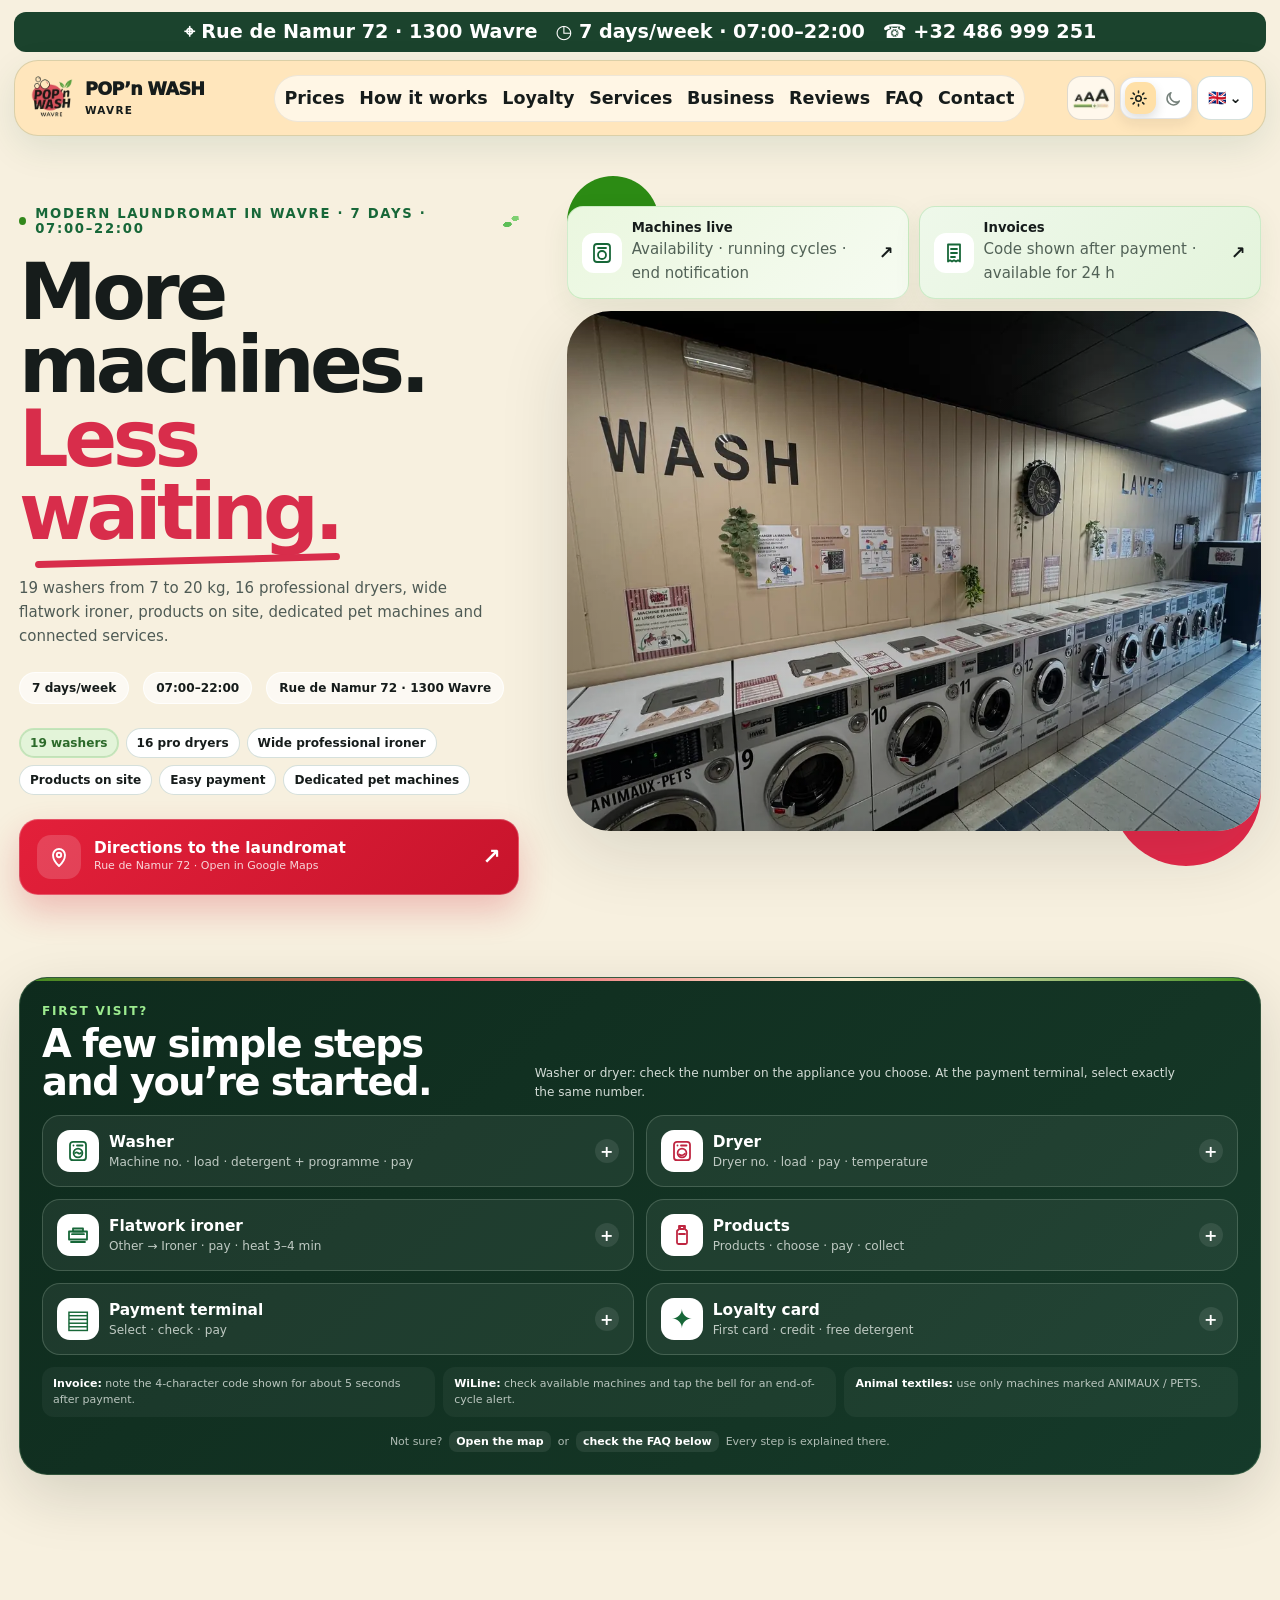
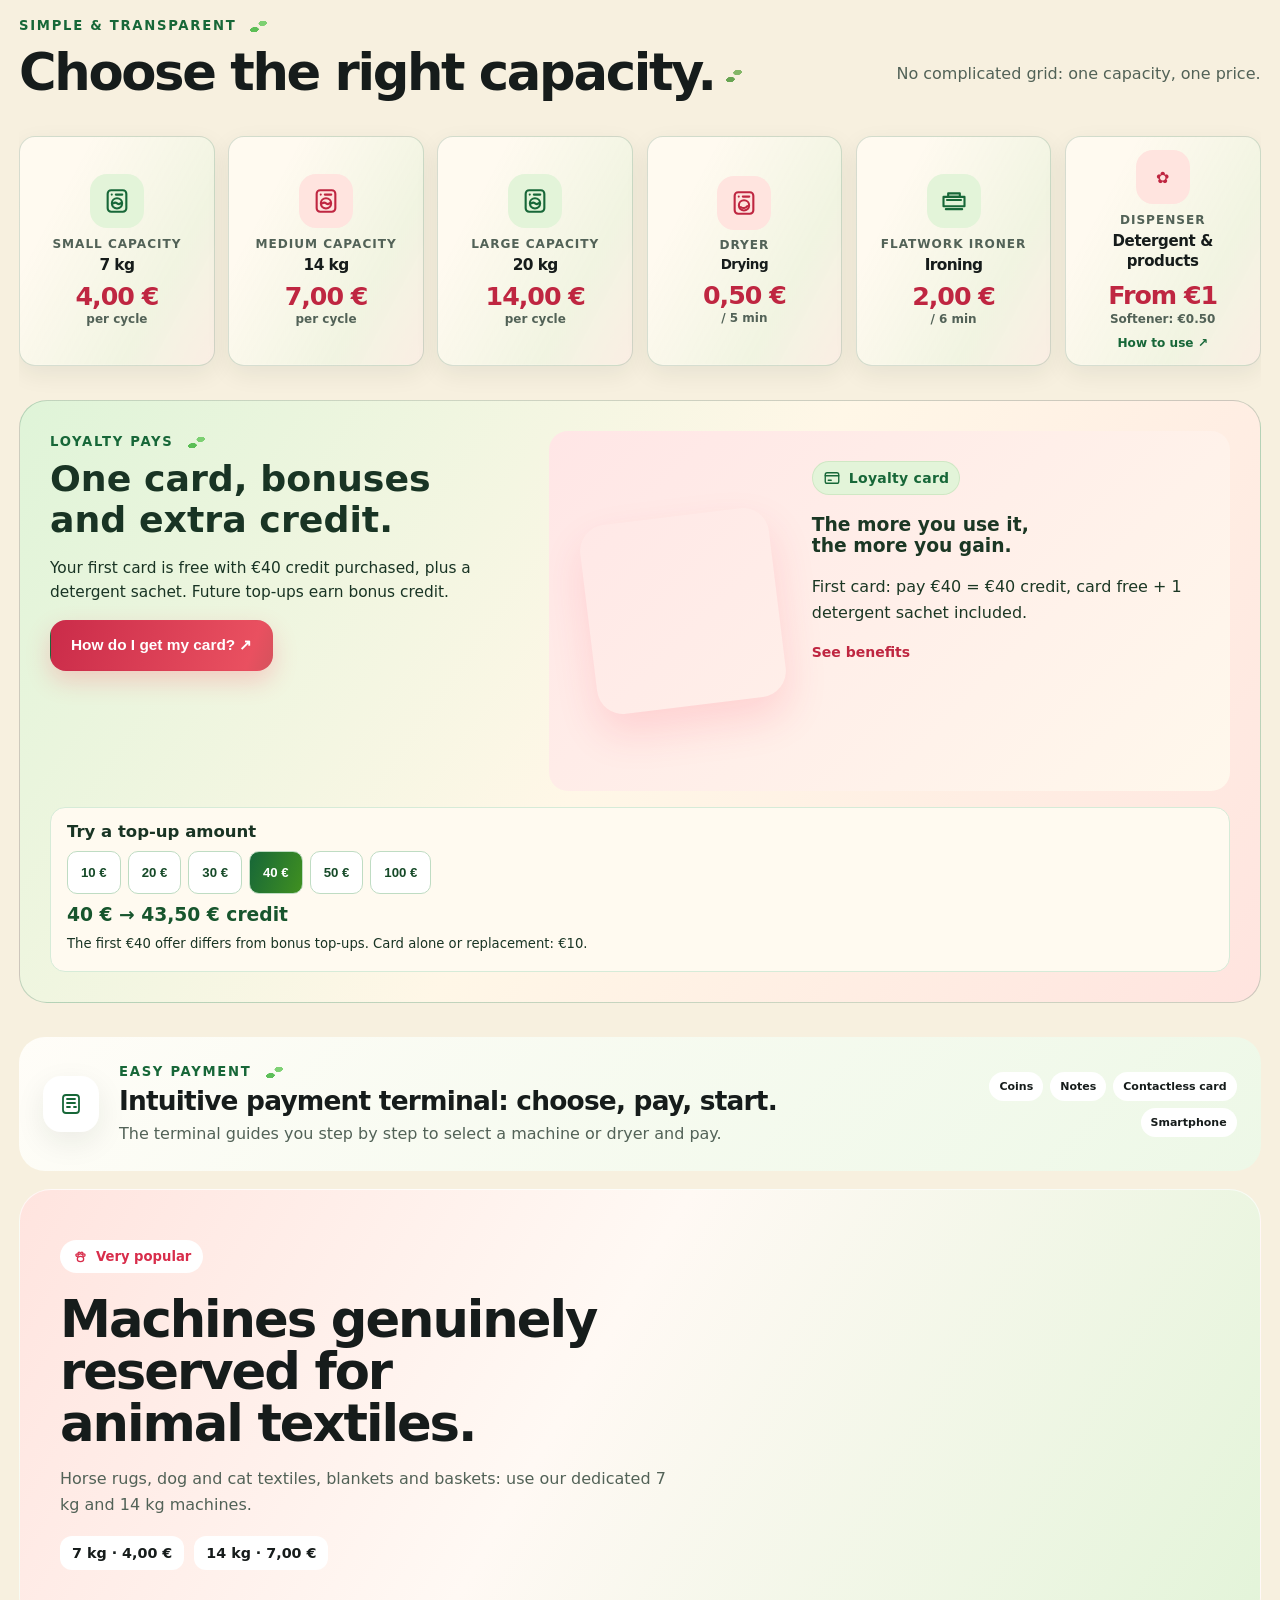
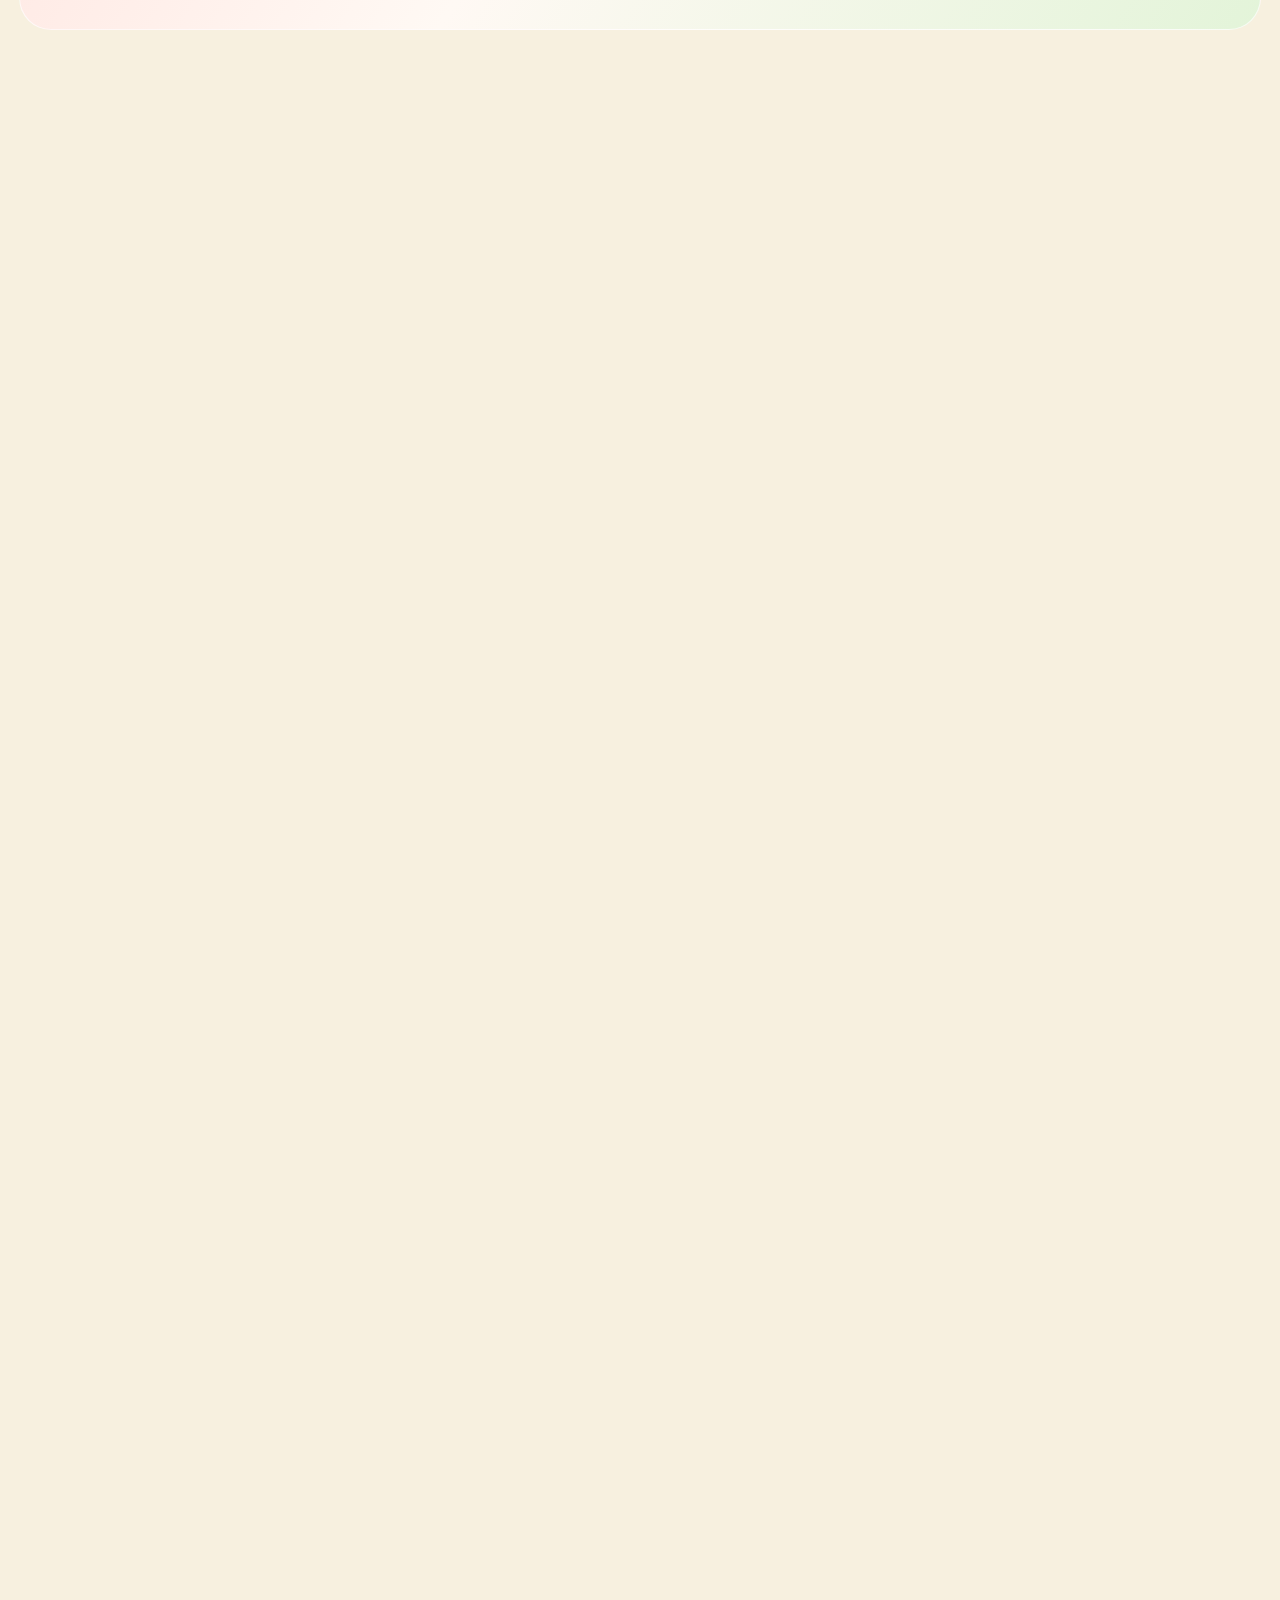
==== index.html @ c646313e "fix(R16): anchor Browse dropdown below header, preserve first item and verify 11 locales across devi" ====
<!doctype html>
<html lang="fr">
<head>
  <meta charset="utf-8" />
  <meta name="viewport" content="width=device-width,initial-scale=1,viewport-fit=cover" />
  <meta name="theme-color" content="#ffe6bc" />
  <meta name="color-scheme" content="light dark" />
  <script>
  (()=>{try{
    const saved=localStorage.getItem('popnwash-theme');
    const systemDark=matchMedia('(prefers-color-scheme: dark)').matches;
    const savedChoice=(saved==='light'||saved==='dark')?saved:null;
    const effective=savedChoice||(systemDark?'dark':'light');
    document.documentElement.dataset.theme=effective;
    document.documentElement.dataset.themeMode=effective;
    document.documentElement.dataset.themeSource=savedChoice?'user':'system';
  }catch(e){
    const effective=matchMedia('(prefers-color-scheme: dark)').matches?'dark':'light';
    document.documentElement.dataset.theme=effective;
    document.documentElement.dataset.themeMode=effective;
    document.documentElement.dataset.themeSource='system';
  }})();
  </script>
  <script>
  /* Apply saved display size before first paint (never disable browser zoom). */
  (()=>{let n=110;try{const saved=Number(localStorage.getItem('popnwash-display-size'));if([80,90,100,110,120,130,140,150,160,170,180,190,200].includes(saved))n=saved;}catch(e){}
    document.documentElement.style.setProperty('--display-scale',String(n/100));
    document.documentElement.dataset.displayScale=String(n);
  })();
  </script>
  <meta name="description" content="Laverie automatique à Wavre : 19 lave-linge 7 à 20 kg, 16 séchoirs, couettes, linge d’animaux, paiement carte. Ouvert 7j/7 de 7h à 22h." />
  <meta name="robots" content="index,follow,max-image-preview:large,max-snippet:-1,max-video-preview:-1" />
  <meta property="og:title" content="Laverie automatique à Wavre | POP'n WASH" />
  <meta property="og:description" content="POP'n WASH : laverie automatique à Wavre, 19 lave-linge 7–20 kg, 16 séchoirs, linge d’animaux, couettes et grands volumes. 7j/7 de 7h à 22h." />
  <meta property="og:type" content="website" />
  <meta property="og:url" content="https://popnwash.be/" />
  <title>POP'n WASH.be</title>
  <!-- The actual POP'n WASH illustrated logo, not the wordmark. Cache-busted
       so existing tabs replace their previous generic globe favicon. -->
  <link rel="icon" type="image/webp" href="assets/logo-popnwash-header.webp?v=favicon-20261011" />
  <link rel="shortcut icon" type="image/webp" href="assets/logo-popnwash-header.webp?v=favicon-20261011" />
  <link rel="apple-touch-icon" href="assets/logo-popnwash-header.webp?v=favicon-20261011" />
  <link rel="canonical" href="https://popnwash.be/" />
  <meta property="og:image" content="https://popnwash.be/assets/img_2221.webp" />
  <link rel="preload" as="image" href="assets/img_2221.webp" type="image/webp" fetchpriority="high"><script type="application/ld+json">
  {
    "@context":"https://schema.org",
    "@type":"DryCleaningOrLaundry",
    "@id":"https://popnwash.be/#laverie",
    "name":"POP'n WASH Wavre",
    "alternateName":[
      "POP'n WASH",
      "Laverie POP'n WASH Wavre",
      "Wasserette POP'n WASH Wavre"
    ],
    "description":"Laverie automatique à Wavre avec 19 lave-linge de 7 à 20 kg, 16 séchoirs professionnels, lavage de couettes et grands volumes, machines dédiées au linge d’animaux, calandre et produits sur place.",
    "url":"https://popnwash.be/",
    "image":[
      "https://popnwash.be/assets/img_2221.webp",
      "https://popnwash.be/assets/img_2239.webp"
    ],
    "telephone":"+32486999251",
    "email":"ahb.lavoir@gmail.com",
    "priceRange":"€",
    "currenciesAccepted":"EUR",
    "paymentAccepted":"Espèces, carte bancaire, paiement sans contact, smartphone",
    "address":{
      "@type":"PostalAddress",
      "streetAddress":"Rue de Namur 72",
      "postalCode":"1300",
      "addressLocality":"Wavre",
      "addressRegion":"Brabant wallon",
      "addressCountry":"BE"
    },
    "openingHoursSpecification":[
      {
        "@type":"OpeningHoursSpecification",
        "dayOfWeek":["Monday","Tuesday","Wednesday","Thursday","Friday","Saturday","Sunday"],
        "opens":"07:00",
        "closes":"22:00"
      }
    ],
    "hasMap":"https://www.google.com/maps/search/?api=1&query=POP%27n%20WASH%20Wavre&query_place_id=ChIJ616yFqB9wUcRf55Cp9uBEM0",
    "areaServed":{"@type":"City","name":"Wavre"},
    "makesOffer":[
      {"@type":"Offer","itemOffered":{"@type":"Service","name":"Laverie automatique et libre-service à Wavre"}},
      {"@type":"Offer","itemOffered":{"@type":"Service","name":"Lavage de couettes et grands volumes jusqu’à 20 kg"}},
      {"@type":"Offer","itemOffered":{"@type":"Service","name":"Lavage du linge d’animaux sur machines dédiées"}},
      {"@type":"Offer","itemOffered":{"@type":"Service","name":"Séchage professionnel en libre-service"}},
      {"@type":"Offer","itemOffered":{"@type":"Service","name":"Calandre professionnelle grande largeur"}}
    ],
    "sameAs":[
      "https://www.facebook.com/people/POPn-Wash-Wavre/61577826217914/",
      "https://www.instagram.com/popnwashwavre/"
    ]
  }
  </script>
  <style>:root{
  --cream:#f7f0df;--cream2:#fffaf0;--ink:#161c1b;--muted:#64706a;--red:#ff3656;--red2:#ee2448;--green:#44b640;--green2:#19a039;--softgreen:#eaf7df;--softred:#ffe8e7;--line:rgba(22,28,27,.1);--card:#fffdf8;--shadow:0 24px 70px rgba(26,37,30,.12);--radius:30px;
}
*{box-sizing:border-box}html{scroll-behavior:smooth;overflow-x:hidden}body{margin:0;background:var(--cream);color:var(--ink);font-family:system-ui,-apple-system,BlinkMacSystemFont,"Segoe UI",Arial,sans-serif;overflow-x:hidden}.page-noise{position:fixed;inset:0;pointer-events:none;z-index:999;opacity:.14;background-image:url("data:image/svg+xml,%3Csvg viewBox='0 0 180 180' xmlns='http://www.w3.org/2000/svg'%3E%3Cfilter id='n'%3E%3CfeTurbulence type='fractalNoise' baseFrequency='.82' numOctaves='3' stitchTiles='stitch'/%3E%3C/filter%3E%3Crect width='100%25' height='100%25' filter='url(%23n)' opacity='.07'/%3E%3C/svg%3E")}.section-shell{width:min(1180px,calc(100% - 36px));margin-inline:auto}.site-header{position:sticky;top:12px;z-index:100;margin:12px auto 0;width:min(1180px,calc(100% - 36px));height:76px;padding:8px 14px 8px 18px;display:flex;align-items:center;justify-content:space-between;background:rgba(255,250,240,.82);backdrop-filter:blur(18px) saturate(150%);border:1px solid rgba(255,255,255,.65);border-radius:24px;box-shadow:0 8px 34px rgba(35,38,32,.08)}.brand{display:flex;align-items:center;width:92px;height:60px;overflow:hidden;border-radius:12px}.brand img{width:72px;height:72px;object-fit:cover}.desktop-nav{display:flex;gap:34px;align-items:center}.desktop-nav a,.mobile-menu a{color:var(--ink);text-decoration:none;font-weight:700;font-size:calc(14px * var(--display-scale));position:relative}.desktop-nav a:after{content:"";position:absolute;height:3px;left:0;right:100%;bottom:-9px;border-radius:99px;background:var(--red);transition:.25s}.desktop-nav a:hover:after{right:0}.header-actions{display:flex;gap:10px;align-items:center}.lang-picker{position:relative}.lang-button{height:44px;padding:0 14px;border:1px solid var(--line);background:#fff;border-radius:14px;display:flex;gap:7px;align-items:center;font:inherit;cursor:pointer}.lang-button .chev{font-size:calc(18px * var(--display-scale));transition:.2s}.lang-button[aria-expanded="true"] .chev{transform:rotate(180deg)}.lang-menu{position:absolute;right:0;top:52px;width:215px;padding:9px;background:rgba(255,255,255,.96);backdrop-filter:blur(16px);border-radius:18px;box-shadow:var(--shadow);border:1px solid var(--line);max-height:420px;overflow:auto}.lang-menu button{width:100%;border:0;background:transparent;padding:10px 12px;border-radius:12px;display:flex;gap:10px;align-items:center;text-align:left;font:600 14px system-ui,-apple-system,BlinkMacSystemFont,"Segoe UI",Arial,sans-serif;cursor:pointer}.lang-menu button:hover{background:var(--softgreen)}.menu-button{display:none;border:0;background:transparent;width:44px;height:44px;padding:10px;cursor:pointer}.menu-button span{display:block;height:2px;background:var(--ink);margin:5px 0;border-radius:9px}.mobile-menu{position:fixed;z-index:99;top:100px;left:18px;right:18px;background:#fff;padding:20px;border-radius:22px;box-shadow:var(--shadow);display:grid;gap:18px}.mobile-menu[hidden]{display:none}.hero{min-height:640px;padding:70px 0 30px;display:grid;grid-template-columns:.9fr 1.25fr;align-items:center;gap:48px}.eyebrow,.section-kicker{font-size:max(11px,calc(12px * var(--display-scale)));text-transform:uppercase;letter-spacing:.13em;font-weight:800;color:var(--green2)}.eyebrow{display:flex;align-items:center;gap:9px}.pulse-dot{width:8px;height:8px;background:var(--green);border-radius:50%;box-shadow:0 0 0 0 rgba(68,182,64,.5);animation:pulse 2s infinite}@keyframes pulse{70%{box-shadow:0 0 0 10px rgba(68,182,64,0)}100%{box-shadow:0 0 0 0 rgba(68,182,64,0)}}h1{font-size:clamp(calc(48px * var(--display-scale)),6.1vw,calc(84px * var(--display-scale)));line-height:.94;letter-spacing:-.058em;margin:20px 0 26px;font-weight:800}h1 em{font-style:normal;color:var(--red);position:relative}h1 em:after{content:"";position:absolute;height:7px;background:var(--red);left:5%;right:0;bottom:-7px;border-radius:99px;transform:rotate(-1.5deg)}.hero-sub{font-size:calc(18px * var(--display-scale));line-height:1.6;color:var(--muted);max-width:560px}.hero-meta{display:flex;gap:14px;flex-wrap:wrap;margin:24px 0}.hero-meta span{font-weight:800;font-size:calc(14px * var(--display-scale));padding:8px 12px;border-radius:999px;background:rgba(255,255,255,.62);border:1px solid rgba(255,255,255,.8)}.hero-cta,.contact-buttons,.review-actions{display:flex;gap:12px;flex-wrap:wrap}.btn{height:52px;padding:0 20px;border-radius:16px;display:inline-flex;align-items:center;justify-content:center;gap:9px;text-decoration:none;font-weight:800;font-size:calc(14px * var(--display-scale));border:1px solid transparent;transition:.25s ease;cursor:pointer}.btn:hover{transform:translateY(-3px)}.btn-primary{background:var(--red);color:white;box-shadow:0 10px 24px rgba(255,54,86,.22)}.btn-primary:hover{background:var(--red2)}.btn-ghost{background:rgba(255,255,255,.68);border-color:var(--line);color:var(--ink)}.btn-dark{background:var(--ink);color:white}.btn-whatsapp{background:#1fb858;color:#fff}.hero-visual{position:relative;min-width:0}.hero-photo-stack{position:relative;aspect-ratio:1.08/1;border-radius:44px;overflow:hidden;box-shadow:var(--shadow);background:#d6cab4}.hero-photo{position:absolute;inset:0;width:100%;height:100%;object-fit:cover;opacity:0;transform:scale(1.025);transition:opacity .65s ease,transform 6s ease}.hero-photo.active{opacity:1;transform:scale(1.11)}.photo-shade{position:absolute;inset:0;background:linear-gradient(180deg,rgba(0,0,0,.02),rgba(0,0,0,.2))}.floating-card{position:absolute;display:flex;align-items:center;gap:12px;background:rgba(255,255,255,.88);backdrop-filter:blur(18px);box-shadow:0 20px 50px rgba(0,0,0,.16);border:1px solid rgba(255,255,255,.6);border-radius:18px;padding:12px 14px}.connected-float{right:18px;top:18px;max-width:270px}.float-icon{display:grid;place-items:center;width:38px;height:38px;border-radius:12px;background:var(--softred)}.floating-card div{display:grid;gap:2px}.floating-card strong{font-size:max(11px,calc(12px * var(--display-scale)))}.floating-card small{font-size:max(11px,calc(10px * var(--display-scale)));color:var(--muted)}.shape{position:absolute;border-radius:50%;z-index:-1;filter:saturate(110%)}.shape-red{width:150px;height:150px;background:var(--red);right:-65px;bottom:-35px}.shape-green{width:92px;height:92px;background:var(--green);left:-35px;top:-30px}.quick-strip{margin-top:16px;padding:12px;background:rgba(255,255,255,.66);backdrop-filter:blur(15px);border:1px solid rgba(255,255,255,.7);border-radius:24px;display:grid;grid-template-columns:repeat(5,1fr);box-shadow:0 16px 45px rgba(39,49,35,.06)}.quick-item{display:flex;align-items:center;gap:12px;padding:12px 14px;border-right:1px solid var(--line)}.quick-item:last-child{border-right:0}.quick-icon{flex:0 0 42px;width:42px;height:42px;border-radius:14px;display:grid;place-items:center;background:var(--softgreen);font-weight:900;color:var(--green2)}.quick-icon.pink{background:var(--softred);color:var(--red)}.quick-item div{display:grid}.quick-item strong{font-size:calc(14px * var(--display-scale))}.quick-item small{font-size:max(11px,calc(10px * var(--display-scale)));color:var(--muted);line-height:1.3}.section{padding:110px 0 0}.section-heading{display:flex;justify-content:space-between;align-items:end;gap:40px;margin-bottom:34px}.section-heading h2,.connected-copy h2,.loyalty-copy h2,.products-card h2,.parking-hero h2,.contact-copy h2,.modal h2{font-size:clamp(calc(34px * var(--display-scale)),4vw,calc(55px * var(--display-scale)));line-height:1.04;letter-spacing:-.045em;margin:9px 0 0}.section-heading p{max-width:420px;color:var(--muted);line-height:1.6}.machine-grid{display:grid;grid-template-columns:1.15fr 1.15fr 1.15fr .95fr .95fr;gap:12px}.machine-card{background:var(--card);border:1px solid rgba(255,255,255,.9);border-radius:24px;padding:20px;min-height:220px;display:flex;flex-direction:column;justify-content:space-between;box-shadow:0 14px 40px rgba(31,36,31,.06);transition:.3s cubic-bezier(.2,.8,.2,1)}.machine-card:hover{transform:translateY(-8px) rotate(-.3deg);box-shadow:0 22px 50px rgba(31,36,31,.11)}.drum{width:100px;height:100px;border:15px solid #262b29;border-radius:50%;display:grid;place-items:center;margin-bottom:16px;background:radial-gradient(circle at 35% 30%,#cfd3ce,#6b746e 55%,#252b27);box-shadow:inset 0 0 0 4px #f2f3ef}.drum span{color:white;font-size:calc(23px * var(--display-scale));font-weight:800;text-shadow:0 2px 8px #000}.drum-small{width:88px;height:88px}.drum-large{width:110px;height:110px}.machine-card small{color:var(--muted);font-weight:600}.machine-card h3{font-size:calc(22px * var(--display-scale));margin:3px 0}.price{font-size:calc(26px * var(--display-scale));color:var(--red)}.compact-card{justify-content:flex-start;gap:20px;background:linear-gradient(150deg,#fffaf3,#f7f0df)}.compact-card:nth-child(5){background:linear-gradient(150deg,#fffdf9,#ffe8e7)}.simple-symbol{width:78px;height:78px;border-radius:22px;background:var(--ink);color:white;display:grid;place-items:center;font-size:calc(34px * var(--display-scale))}.compact-card span{font-size:max(11px,calc(12px * var(--display-scale)));color:var(--muted)}.pet-feature{margin-top:18px;background:linear-gradient(120deg,var(--softred),#fff9f4 45%,var(--softgreen));border-radius:32px;padding:22px;display:grid;grid-template-columns:1.1fr .9fr;gap:26px;min-height:340px;overflow:hidden;border:1px solid rgba(255,255,255,.7)}.pet-copy{padding:28px 18px 22px}.badge{display:inline-flex;padding:8px 12px;background:#fff;border-radius:999px;font-size:max(11px,calc(12px * var(--display-scale)));font-weight:800;color:var(--red)}.pet-copy h3{font-size:clamp(calc(30px * var(--display-scale)),4vw,calc(52px * var(--display-scale)));line-height:1.02;letter-spacing:-.04em;margin:20px 0 15px;max-width:690px}.pet-copy p{color:var(--muted);line-height:1.65;max-width:700px}.pet-pills{display:flex;gap:10px;margin-top:18px}.pet-pills span{padding:9px 12px;border-radius:12px;background:#fff;font-weight:800;font-size:max(11px,calc(13px * var(--display-scale)))}.pet-photo{border-radius:24px;overflow:hidden;min-height:280px}.pet-photo img{width:100%;height:100%;object-fit:cover;transition:.7s}.pet-feature:hover .pet-photo img{transform:scale(1.035)}.connected-section{padding-top:80px}.connected-panel{background:var(--ink);color:#fff;border-radius:36px;padding:42px;display:grid;grid-template-columns:.85fr 1.15fr;gap:34px;position:relative;overflow:hidden}.connected-panel:before{content:"";position:absolute;width:230px;height:230px;border-radius:50%;background:var(--red);filter:blur(2px);opacity:.17;left:-70px;bottom:-100px}.connected-panel .section-kicker{color:#8fe67f}.connected-copy{position:relative;z-index:1}.connected-copy p{color:#c8d1ca;line-height:1.65;margin:18px 0 28px}.connected-actions{display:grid;grid-template-columns:1fr;gap:12px}.connected-action{display:flex;align-items:center;gap:16px;padding:18px;background:rgba(255,255,255,.08);border:1px solid rgba(255,255,255,.1);border-radius:20px;transition:.25s}.connected-action:hover{background:rgba(255,255,255,.13);transform:translateX(5px)}.connected-action>span{width:48px;height:48px;display:grid;place-items:center;border-radius:15px;background:rgba(255,255,255,.1);font-size:calc(22px * var(--display-scale))}.connected-action div{display:grid;gap:4px}.connected-action small{color:#b8c1ba;line-height:1.4}.service-grid{display:grid;grid-template-columns:1fr 1fr;gap:18px}.loyalty-card,.products-card{border-radius:32px;min-height:360px;padding:30px;overflow:hidden}.loyalty-card{background:linear-gradient(135deg,#ffe6e6,#fff8ec);display:grid;grid-template-columns:.7fr 1.3fr;gap:24px}.loyalty-art{display:grid;place-items:center}.loyalty-art img{width:190px;height:190px;object-fit:cover;border-radius:26px;transform:rotate(-7deg);box-shadow:0 20px 40px rgba(255,54,86,.15)}.loyalty-copy p,.products-card p{color:var(--muted);line-height:1.6}.text-link{border:0;background:transparent;padding:0;color:var(--red2);font:800 14px system-ui,-apple-system,BlinkMacSystemFont,"Segoe UI",Arial,sans-serif;text-decoration:none;cursor:pointer}.products-card{background:linear-gradient(135deg,#ecf8e5,#fffdf8)}.product-chips{display:grid;grid-template-columns:repeat(4,1fr);gap:10px;margin-top:25px}.product-chips span{background:rgba(255,255,255,.78);border-radius:16px;padding:13px 8px;display:grid;place-items:center;text-align:center;gap:6px;min-height:90px}.product-chips i{font-style:normal;font-size:calc(22px * var(--display-scale))}.product-chips b{font-size:max(11px,calc(10px * var(--display-scale)));line-height:1.25}.visual-services{display:grid;grid-template-columns:repeat(4,1fr);gap:14px}.visual-card{position:relative;border-radius:24px;min-height:290px;overflow:hidden;background:#ddd}.visual-card img{width:100%;height:100%;object-fit:cover;position:absolute;inset:0;transition:.6s}.visual-card:after{content:"";position:absolute;inset:0;background:linear-gradient(180deg,transparent 30%,rgba(0,0,0,.76))}.visual-card:hover img{transform:scale(1.06)}.visual-card div{position:absolute;z-index:2;left:18px;right:18px;bottom:18px;color:white;display:grid;gap:3px}.visual-card strong{font-size:calc(17px * var(--display-scale))}.visual-card small{font-size:max(11px,calc(11px * var(--display-scale)));color:rgba(255,255,255,.75)}.utility-row{display:grid;grid-template-columns:1fr 1.5fr 1fr;gap:12px;margin-top:14px}.utility-row>div{background:#fffdf8;border-radius:20px;padding:18px;display:flex;align-items:center;gap:11px}.utility-row span{font-size:calc(22px * var(--display-scale))}.utility-row strong{font-size:max(11px,calc(13px * var(--display-scale)))}.utility-row small{font-size:max(11px,calc(10px * var(--display-scale)));color:var(--muted);margin-left:auto}.parking-section{padding-top:110px}.parking-hero{display:flex;justify-content:space-between;align-items:center;background:linear-gradient(135deg,#fff8ed,#e8f7df);border-radius:32px;padding:34px 40px}.parking-hero p{color:var(--muted);max-width:660px;line-height:1.6}.parking-badge{width:170px;height:170px;border-radius:50%;background:var(--green);color:white;display:grid;place-items:center;align-content:center;box-shadow:0 20px 40px rgba(68,182,64,.2);transform:rotate(5deg)}.parking-badge strong{font-size:calc(62px * var(--display-scale));line-height:.9}.parking-badge span{text-align:center;font-size:max(11px,calc(13px * var(--display-scale)));font-weight:800}.parking-grid{display:grid;grid-template-columns:repeat(3,1fr);gap:12px;margin-top:14px}.parking-card{background:#fffdf8;text-decoration:none;color:var(--ink);border-radius:21px;padding:18px;display:grid;grid-template-columns:auto 1fr auto;align-items:center;gap:14px;transition:.25s}.parking-card:hover{transform:translateY(-5px);box-shadow:0 14px 30px rgba(20,26,20,.08)}.parking-card>span{font-size:max(11px,calc(11px * var(--display-scale)));color:var(--green);font-weight:800}.parking-card div{display:grid}.parking-card strong{font-size:calc(14px * var(--display-scale))}.parking-card small{font-size:max(11px,calc(11px * var(--display-scale)));color:var(--muted)}.parking-note{font-size:max(11px,calc(10px * var(--display-scale)));color:var(--muted);margin:13px 4px}.reviews-section{padding-top:110px}.review-stage{display:grid;grid-template-columns:60px 1fr 60px;gap:18px;align-items:center}.review-card{min-height:370px;background:#fffdf8;border-radius:34px;padding:50px 60px;display:flex;flex-direction:column;justify-content:space-between;box-shadow:0 18px 60px rgba(25,32,27,.07);position:relative;overflow:hidden}.review-card:after{content:'“';position:absolute;right:30px;top:-35px;font-size:190px;font-weight:800;color:var(--softgreen);z-index:0}.review-card>*{position:relative;z-index:1}.stars{color:#ffb700;letter-spacing:4px}.review-card blockquote{font-size:clamp(calc(22px * var(--display-scale)),3vw,calc(38px * var(--display-scale)));line-height:1.35;letter-spacing:-.025em;margin:20px 0}.review-card footer{display:flex;gap:12px;align-items:center}.review-avatar{width:44px;height:44px;border-radius:50%;background:var(--softred);display:grid;place-items:center;color:var(--red);font-weight:800}.review-card footer div{display:grid}.review-card footer small{color:var(--muted)}.review-nav{width:52px;height:52px;border:0;border-radius:50%;background:#fff;box-shadow:0 9px 24px rgba(0,0,0,.08);cursor:pointer;font-size:calc(20px * var(--display-scale));transition:.2s}.review-nav:hover{transform:scale(1.08)}.review-dots{display:flex;justify-content:center;gap:7px;margin:17px 0}.review-dots button{width:8px;height:8px;border-radius:50%;border:0;background:#c8cbc7;padding:0;cursor:pointer}.review-dots button.active{width:24px;border-radius:99px;background:var(--red)}.review-actions{justify-content:center}.contact-section{margin-top:110px;margin-bottom:50px;background:var(--ink);color:white;border-radius:38px;padding:30px;display:grid;grid-template-columns:1fr 1fr;gap:36px}.contact-photo{border-radius:27px;overflow:hidden;min-height:460px}.contact-photo img{width:100%;height:100%;object-fit:cover}.contact-copy{padding:30px 20px;display:flex;flex-direction:column;justify-content:center}.contact-copy .section-kicker{color:#8ee27d}.contact-copy p{line-height:1.8;color:#cbd3cd}.contact-lines{display:flex;gap:20px;flex-wrap:wrap;margin-top:22px}.contact-lines a{color:#fff;font-size:max(11px,calc(12px * var(--display-scale)))}.footer{padding:30px 0 95px;display:flex;align-items:center;justify-content:space-between;color:var(--muted);font-size:max(11px,calc(12px * var(--display-scale)))}.footer img{width:72px;height:72px;object-fit:cover;border-radius:15px}.footer a{color:var(--ink);font-weight:700;text-decoration:none}.mobile-actionbar{display:none}.modal{width:min(620px,calc(100% - 34px));border:0;border-radius:30px;padding:36px;background:#fffaf0;color:var(--ink);box-shadow:0 50px 100px rgba(0,0,0,.25)}.modal::backdrop{background:rgba(12,18,15,.65);backdrop-filter:blur(8px)}.modal-close{position:absolute;right:16px;top:16px;width:42px;height:42px;border:0;border-radius:50%;background:#fff;font-size:calc(22px * var(--display-scale));cursor:pointer}.modal p{color:var(--muted);line-height:1.65}.bonus-grid{display:grid;grid-template-columns:1fr 1fr;gap:10px;margin-top:20px}.bonus-grid span{padding:14px;background:#fff;border-radius:14px;display:flex;justify-content:space-between;font-size:max(11px,calc(13px * var(--display-scale)))}.bonus-grid b{color:var(--green2)}.reveal{opacity:0;transform:translateY(18px);transition:opacity .42s ease,transform .42s cubic-bezier(.2,.8,.2,1);transition-delay:var(--delay,0ms)}.reveal.visible{opacity:1;transform:none}
@media(max-width:900px){.site-header{height:70px}.desktop-nav{display:none}.menu-button{display:block}.hero{grid-template-columns:1fr;padding-top:45px;gap:28px;min-height:0}.hero-copy{order:2}.hero-visual{order:1}.hero-photo-stack{aspect-ratio:1.28/1;border-radius:30px}.connected-float{top:auto;bottom:14px;right:14px}.quick-strip{grid-template-columns:repeat(2,1fr)}.quick-item{border-right:0;border-bottom:1px solid var(--line)}.quick-item:last-child{grid-column:1/-1;border-bottom:0}.machine-grid{grid-template-columns:repeat(2,1fr)}.machine-card:nth-child(3){grid-column:1/-1}.pet-feature,.connected-panel,.service-grid,.contact-section{grid-template-columns:1fr}.products-card,.loyalty-card{min-height:0}.visual-services{grid-template-columns:1fr 1fr}.parking-grid{grid-template-columns:1fr}.parking-hero{gap:25px}.utility-row{grid-template-columns:1fr}.utility-row small{margin-left:0}.contact-photo{min-height:360px}}
@media(max-width:600px){body{padding-bottom:74px}.section-shell,.site-header{width:calc(100% - 22px)}.site-header{top:7px;margin-top:7px;border-radius:19px;padding-left:10px}.brand{width:72px}.brand img{width:60px;height:60px}.lang-button{height:40px;padding:0 10px}.hero{padding-top:28px}.hero-copy{padding:0 5px}h1{font-size:calc(47px * var(--display-scale));margin-top:14px}.hero-sub{font-size:calc(15px * var(--display-scale))}.hero-meta{gap:7px;margin:18px 0}.hero-meta span{font-size:max(11px,calc(11px * var(--display-scale)))}.hero-cta .btn{flex:1}.hero-photo-stack{aspect-ratio:1/1.04;border-radius:26px}.connected-float{left:12px;right:12px;max-width:none}.shape-red{width:90px;height:90px;right:-28px}.shape-green{width:66px;height:66px;left:-22px}.quick-strip{margin-top:10px;padding:7px;border-radius:20px}.quick-item{padding:10px}.quick-icon{width:36px;height:36px;flex-basis:36px}.quick-item strong{font-size:max(11px,calc(12px * var(--display-scale)))}.section{padding-top:78px}.section-heading{align-items:flex-start;flex-direction:column;gap:7px;margin-bottom:20px}.section-heading h2,.connected-copy h2,.loyalty-copy h2,.products-card h2,.parking-hero h2,.contact-copy h2,.modal h2{font-size:calc(36px * var(--display-scale))}.section-heading p{font-size:max(11px,calc(13px * var(--display-scale)));margin-top:0}.machine-grid{grid-template-columns:repeat(3,1fr);gap:8px}.machine-card{min-height:180px;padding:13px;border-radius:18px}.machine-card:nth-child(3){grid-column:auto}.drum{width:64px;height:64px;border-width:10px}.drum-small,.drum-large{width:64px;height:64px}.drum span{font-size:calc(15px * var(--display-scale))}.machine-card h3{font-size:calc(17px * var(--display-scale))}.machine-card small{font-size:max(11px,calc(9px * var(--display-scale)))}.price{font-size:calc(18px * var(--display-scale))}.compact-card{grid-column:span 3;min-height:94px;flex-direction:row;align-items:center}.simple-symbol{width:54px;height:54px;font-size:calc(24px * var(--display-scale));flex:0 0 54px}.pet-feature{padding:12px;border-radius:24px;grid-template-columns:1fr}.pet-copy{padding:18px 9px 8px}.pet-copy h3{font-size:calc(34px * var(--display-scale))}.pet-copy p{font-size:max(11px,calc(13px * var(--display-scale)))}.pet-photo{min-height:200px}.connected-section{padding-top:55px}.connected-panel{padding:25px 18px;border-radius:26px}.connected-copy p{font-size:max(11px,calc(13px * var(--display-scale)))}.connected-action{padding:13px}.connected-action small{font-size:max(11px,calc(10px * var(--display-scale)))}.service-grid{gap:12px}.loyalty-card{grid-template-columns:1fr;padding:22px;border-radius:25px}.loyalty-art{display:none}.products-card{padding:22px;border-radius:25px}.product-chips{grid-template-columns:repeat(3,1fr)}.visual-services{grid-template-columns:1fr 1fr;gap:9px}.visual-card{min-height:210px;border-radius:19px}.visual-card div{left:13px;right:13px;bottom:13px}.visual-card strong{font-size:max(11px,calc(13px * var(--display-scale)))}.utility-row{gap:8px}.utility-row>div{border-radius:16px}.parking-section,.reviews-section{padding-top:78px}.parking-hero{padding:24px;align-items:flex-start;border-radius:25px;flex-direction:column}.parking-badge{width:110px;height:110px;align-self:flex-end;margin-top:-20px}.parking-badge strong{font-size:calc(42px * var(--display-scale))}.parking-badge span{font-size:max(11px,calc(10px * var(--display-scale)))}.parking-card{border-radius:17px}.review-stage{grid-template-columns:1fr}.review-nav{display:none}.review-card{min-height:410px;padding:32px 24px;border-radius:25px}.review-card blockquote{font-size:calc(24px * var(--display-scale))}.contact-section{margin-top:78px;padding:12px;border-radius:28px}.contact-photo{min-height:260px;border-radius:20px}.contact-copy{padding:25px 12px}.contact-buttons .btn{width:100%}.footer{padding-bottom:25px}.mobile-actionbar{display:grid;position:fixed;z-index:120;left:8px;right:8px;bottom:8px;grid-template-columns:repeat(3,1fr);padding:7px;background:rgba(24,30,27,.94);backdrop-filter:blur(18px);border-radius:18px;box-shadow:0 16px 50px rgba(0,0,0,.3)}.mobile-actionbar a{color:#fff;text-decoration:none;display:grid;place-items:center;gap:1px;padding:5px;border-radius:12px}.mobile-actionbar a:last-child{background:#1fb858}.mobile-actionbar span{font-size:calc(16px * var(--display-scale))}.mobile-actionbar small{font-size:max(11px,calc(9px * var(--display-scale)));font-weight:700}.bonus-grid{grid-template-columns:1fr}}

:focus-visible{outline:3px solid var(--ink);outline-offset:4px;border-radius:8px}
html{-webkit-text-size-adjust:100%}
.btn,.machine-card,.connected-action,.parking-card,.visual-card,.quick-item{min-width:0}
@media(min-width:901px) and (max-width:1100px){
  .desktop-nav{gap:20px}.site-header{padding-inline:12px}.machine-grid{grid-template-columns:repeat(3,1fr)}
}
@media(min-width:601px) and (max-width:900px) and (orientation:portrait){
  .hero-photo-stack{aspect-ratio:1.45/1}.machine-grid{grid-template-columns:repeat(3,1fr)}
  .machine-card:nth-child(3){grid-column:auto}.visual-services{grid-template-columns:repeat(2,1fr)}
}
@media(max-width:900px) and (max-height:520px) and (orientation:landscape){
  body{padding-bottom:62px}.hero{grid-template-columns:minmax(0,.9fr) minmax(0,1.1fr);gap:18px;padding-top:20px;align-items:center}
  .hero-copy{order:1}.hero-visual{order:2}.hero-photo-stack{aspect-ratio:1.28/1}.connected-float{display:none}
  h1{font-size:calc(38px * var(--display-scale));margin:12px 0 14px}.hero-sub{font-size:max(11px,calc(13px * var(--display-scale)));line-height:1.45}.hero-meta{margin:12px 0}.hero-cta .btn{height:46px}
  .quick-strip{grid-template-columns:repeat(5,1fr)}.quick-item{border-bottom:0;border-right:1px solid var(--line);padding:8px}
  .quick-item:last-child{grid-column:auto;border-right:0}.quick-icon{width:34px;height:34px;flex-basis:34px}.quick-item small{display:none}
  .section{padding-top:62px}.mobile-actionbar{padding:5px}.mobile-actionbar a{padding:3px}
}
@media(max-width:360px){
  h1{font-size:calc(42px * var(--display-scale))}.machine-grid{grid-template-columns:repeat(2,1fr)}.machine-card:nth-child(3){grid-column:1/-1}
  .compact-card{grid-column:1/-1}.product-chips{grid-template-columns:repeat(2,1fr)}
}
\n@media(prefers-reduced-motion:reduce){*{scroll-behavior:auto!important;animation:none!important;transition:none!important}.reveal{opacity:1;transform:none}.hero-photo{transform:none!important}}
/* POP'n WASH refinement v2 */.ui-icon{width:24px;height:24px;fill:none;stroke:currentColor;stroke-width:1.8;stroke-linecap:round;stroke-linejoin:round;display:block}.desktop-nav{gap:20px}.desktop-nav a{font-size:calc(14px * var(--display-scale))}.hero-sub{font-size:calc(21px * var(--display-scale));line-height:1.55;color:#4f5b55;max-width:610px}.hero-meta span{font-size:calc(15px * var(--display-scale))}.floating-card .ui-icon{width:21px;height:21px}.quick-strip{grid-template-columns:repeat(6,1fr);padding:10px}.quick-item{padding:15px 12px;gap:10px}.quick-icon{width:46px;height:46px;flex-basis:46px;border-radius:15px}.quick-icon .ui-icon{width:24px;height:24px}.quick-item strong{font-size:calc(15px * var(--display-scale))}.quick-item small{font-size:max(11px,calc(11px * var(--display-scale)));margin-top:3px}.fleet-showcase{display:grid;grid-template-columns:1.15fr .85fr;background:var(--ink);color:white;border-radius:34px;overflow:hidden;margin-bottom:18px;min-height:390px}.fleet-photo{min-height:390px}.fleet-photo img{width:100%;height:100%;object-fit:cover;display:block}.fleet-copy{padding:42px;display:flex;flex-direction:column;justify-content:center}.fleet-copy .section-kicker{color:#98e98b}.fleet-copy h3{font-size:clamp(calc(32px * var(--display-scale)),4vw,calc(52px * var(--display-scale)));line-height:1.02;letter-spacing:-.045em;margin:10px 0 16px}.fleet-copy>p{color:#cbd4ce;line-height:1.65;margin:0 0 26px}.fleet-capacities{display:grid;grid-template-columns:repeat(3,1fr);gap:9px}.fleet-capacities div{padding:14px 10px;background:rgba(255,255,255,.08);border:1px solid rgba(255,255,255,.1);border-radius:16px;display:grid;gap:3px}.fleet-capacities strong{font-size:calc(20px * var(--display-scale))}.fleet-capacities span{font-size:max(11px,calc(10px * var(--display-scale)));color:#bdc8c0}.tariff-grid{display:grid;grid-template-columns:repeat(5,1fr);gap:12px}.tariff-card{background:var(--card);border:1px solid rgba(22,28,27,.08);border-radius:24px;padding:20px;min-height:220px;display:flex;flex-direction:column;justify-content:space-between;box-shadow:0 14px 40px rgba(31,36,31,.055);transition:.3s}.tariff-card:hover{transform:translateY(-6px);box-shadow:0 20px 44px rgba(31,36,31,.1)}.tariff-icon{width:54px;height:54px;border-radius:17px;background:var(--softgreen);color:var(--green2);display:grid;place-items:center}.tariff-card:nth-child(even) .tariff-icon{background:var(--softred);color:var(--red2)}.tariff-icon .ui-icon{width:28px;height:28px}.tariff-copy{display:grid;gap:3px}.tariff-copy small{font-size:max(11px,calc(11px * var(--display-scale)));text-transform:uppercase;letter-spacing:.08em;font-weight:800;color:var(--muted)}.tariff-copy strong{font-size:calc(28px * var(--display-scale));letter-spacing:-.04em}.tariff-price{display:grid;gap:1px}.tariff-price b{font-size:calc(31px * var(--display-scale));line-height:1;color:var(--red2);letter-spacing:-.04em}.tariff-price span{font-size:max(11px,calc(11px * var(--display-scale)));color:var(--muted);font-weight:700}.badge{align-items:center;gap:7px}.badge .ui-icon{width:17px;height:17px}.connected-action{color:white;text-decoration:none}.connected-action>span .ui-icon{width:24px;height:24px}.connected-action>b{margin-left:auto}.connected-action div{flex:1}.product-chips span{min-height:105px;padding:14px 8px}.product-chips .ui-icon{width:25px;height:25px;color:var(--green2)}.product-chips b{font-size:max(11px,calc(11px * var(--display-scale)));line-height:1.3}.feature-split{display:grid;grid-template-columns:1.05fr .95fr;background:#fffdf8;border-radius:34px;overflow:hidden;box-shadow:0 18px 60px rgba(25,32,27,.07)}.feature-media{position:relative;min-height:560px}.feature-media img{width:100%;height:100%;object-fit:cover;position:absolute;inset:0}.photo-label{position:absolute;left:20px;bottom:20px;background:rgba(255,255,255,.9);backdrop-filter:blur(14px);padding:11px 14px;border-radius:14px;display:flex;gap:9px;align-items:center;font-weight:800}.photo-label .ui-icon{width:20px;height:20px;color:var(--green2)}.feature-copy{padding:50px 48px;display:flex;flex-direction:column;justify-content:center}.feature-copy h2{font-size:clamp(calc(36px * var(--display-scale)),4.4vw,calc(60px * var(--display-scale)));line-height:1;letter-spacing:-.05em;margin:10px 0 18px}.feature-copy>p{color:var(--muted);line-height:1.7;margin:0 0 24px}.feature-list{display:grid;gap:10px;margin-bottom:28px}.feature-list>div{display:flex;gap:13px;padding:14px;border-radius:17px;background:#f8f5eb}.feature-list>div>span{width:42px;height:42px;flex:0 0 42px;border-radius:13px;background:#fff;display:grid;place-items:center;color:var(--green2)}.feature-list strong{font-size:max(11px,calc(13px * var(--display-scale)))}.feature-list small{font-size:max(11px,calc(11px * var(--display-scale)));line-height:1.45;color:var(--muted)}.pro-hero{display:grid;grid-template-columns:1fr 1fr;background:linear-gradient(135deg,#17201d,#27342e);color:white;border-radius:34px;overflow:hidden}.pro-copy{padding:50px}.pro-copy .section-kicker{color:#94e886}.pro-copy h2{font-size:clamp(calc(37px * var(--display-scale)),4.5vw,calc(62px * var(--display-scale)));line-height:1;letter-spacing:-.052em;margin:10px 0 18px}.pro-copy>p{color:#c4cec7;line-height:1.65}.pro-photo{min-height:430px}.pro-photo img{width:100%;height:100%;object-fit:cover}.pro-tags{display:flex;flex-wrap:wrap;gap:8px;margin-top:24px}.pro-tags span{font-size:max(11px,calc(11px * var(--display-scale)));font-weight:800;padding:8px 11px;border-radius:999px;background:rgba(255,255,255,.09);border:1px solid rgba(255,255,255,.11)}.pro-grid{display:grid;grid-template-columns:repeat(4,1fr);gap:12px;margin-top:14px}.pro-card{background:#fffdf8;border-radius:22px;padding:22px;min-height:230px}.pro-card>span{width:48px;height:48px;border-radius:15px;background:var(--softgreen);color:var(--green2);display:grid;place-items:center;margin-bottom:18px}.pro-card:nth-child(even)>span{background:var(--softred);color:var(--red2)}.pro-card strong{font-size:calc(17px * var(--display-scale))}.pro-card p{font-size:max(11px,calc(12px * var(--display-scale)));line-height:1.65;color:var(--muted)}.pro-contact{margin-top:12px;background:var(--softgreen);border-radius:22px;padding:20px 24px;display:flex;align-items:center;justify-content:space-between;gap:22px}.pro-contact>div:first-child{display:grid;gap:3px}.pro-contact span{font-size:max(11px,calc(12px * var(--display-scale)));color:var(--muted)}.pro-buttons{display:flex;gap:9px;flex-wrap:wrap}.utility-icon{font-size:initial!important}.utility-icon .ui-icon{width:23px;height:23px;color:var(--green2)}@media(max-width:1100px){.quick-strip{grid-template-columns:repeat(3,1fr)}.tariff-grid{grid-template-columns:repeat(3,1fr)}.pro-grid{grid-template-columns:repeat(2,1fr)}}@media(max-width:900px){.hero-sub{font-size:calc(19px * var(--display-scale))}.fleet-showcase,.feature-split,.pro-hero{grid-template-columns:1fr}.fleet-photo{min-height:330px}.fleet-copy{padding:32px}.feature-media{min-height:430px}.feature-copy{padding:36px 30px}.pro-photo{min-height:330px}.pro-copy{padding:36px 30px}.tariff-grid{grid-template-columns:repeat(2,1fr)}.tariff-card:last-child{grid-column:1/-1}.pro-contact{align-items:flex-start;flex-direction:column}}@media(max-width:600px){.quick-strip{grid-template-columns:1fr 1fr}.quick-item{border-right:0!important;border-bottom:1px solid var(--line)!important}.quick-item:nth-last-child(-n+2){border-bottom:0!important}.fleet-capacities{grid-template-columns:1fr}.tariff-card{min-height:190px;padding:17px}.feature-media{min-height:350px}.feature-copy{padding:30px 22px}.pro-grid{grid-template-columns:1fr}.pro-card{min-height:auto}.pro-copy{padding:30px 22px}.pro-photo{min-height:280px}}@media(max-width:390px){.tariff-grid{grid-template-columns:1fr}.tariff-card:last-child{grid-column:auto}.quick-strip{grid-template-columns:1fr}}.section{content-visibility:auto;contain-intrinsic-size:1px 760px}.hero,.quick-strip{content-visibility:visible;contain-intrinsic-size:auto}
/* services regrouped */
.services-main-grid{display:grid;grid-template-columns:1fr 1fr;gap:16px}
.service-feature{background:#fffdf8;border-radius:30px;overflow:hidden;box-shadow:0 16px 50px rgba(25,32,27,.07);display:flex;flex-direction:column}
.service-feature-copy{padding:30px;display:flex;flex-direction:column;gap:10px}
.service-number{font-size:max(11px,calc(11px * var(--display-scale)));font-weight:900;letter-spacing:.14em;color:var(--red)}
.service-feature h3,.services-secondary-grid h3{font-size:clamp(calc(28px * var(--display-scale)),3.2vw,calc(44px * var(--display-scale)));line-height:1.03;letter-spacing:-.04em;margin:3px 0}
.service-feature p{color:var(--muted);line-height:1.65;margin:3px 0 8px}
.service-feature-media{aspect-ratio:16/9;overflow:hidden;background:#e8e2d5}
.service-feature-media img{width:100%;height:100%;object-fit:cover;object-position:center 58%;display:block}
.cowork-media{aspect-ratio:4/3}.cowork-media img{object-position:center center}
.connected-links{display:grid;gap:8px;margin-top:5px}
.connected-links a{display:flex;justify-content:space-between;align-items:center;text-decoration:none;color:var(--ink);font-weight:800;font-size:max(11px,calc(12px * var(--display-scale)));padding:12px 14px;border-radius:14px;background:var(--softgreen);transition:.2s}
.connected-links a:hover{transform:translateX(4px);background:#dff2d3}
.services-secondary-grid{display:grid;grid-template-columns:1fr 1fr;gap:16px;margin-top:16px}
.services-secondary-grid .loyalty-card,.services-secondary-grid .products-card{min-height:390px}
.product-chips-v2 span{min-height:108px}
.product-chips-v2 strong{font-size:max(11px,calc(11px * var(--display-scale)));line-height:1.3}
.product-picto{width:38px;height:38px;border-radius:12px;background:var(--softgreen);color:var(--green2);display:grid;place-items:center;font-size:max(11px,calc(11px * var(--display-scale)));letter-spacing:.03em}
.product-picto.sensitive{background:#fff0f0;color:var(--red2);font-size:calc(21px * var(--display-scale))}.product-picto.premium{background:#fff3da;color:#b77600;font-size:calc(18px * var(--display-scale))}.product-picto.soft{background:#f7ebff;color:#8b55aa;font-size:calc(19px * var(--display-scale))}.product-picto.disinfect{background:#e9f4ff;color:#1474b8;font-size:calc(20px * var(--display-scale))}.product-picto.oxy{background:#eaf9fa;color:#137e82;font-size:max(11px,calc(13px * var(--display-scale)))}
.hero-photo{object-position:center 58%}.pet-photo img{object-position:center 55%}.fleet-photo img{object-position:center 60%}.contact-photo img{object-position:center center}
.page-noise{opacity:.08}
@media(max-width:900px){.services-main-grid,.services-secondary-grid{grid-template-columns:1fr}.service-feature-copy{padding:26px}.service-feature-media{aspect-ratio:4/3}.services-secondary-grid .loyalty-card,.services-secondary-grid .products-card{min-height:auto}}
@media(max-width:600px){.page-noise{display:none}.service-feature-copy{padding:22px}.service-feature-media{aspect-ratio:1.3/1}.product-chips-v2{grid-template-columns:repeat(2,1fr)}}.social-links{display:flex;gap:10px;flex-wrap:wrap;margin-top:10px}.social-link{display:inline-flex!important;align-items:center;gap:8px;padding:9px 12px!important;border:1px solid rgba(255,255,255,.15);border-radius:12px!important;color:white!important;text-decoration:none!important;font-weight:800!important;font-size:max(11px,calc(12px * var(--display-scale)))!important}.social-link svg{width:19px;height:19px;fill:none;stroke:currentColor;stroke-width:1.8}.social-link.facebook svg{fill:currentColor;stroke:none}.product-svg{width:36px;height:36px;fill:none;stroke:currentColor;stroke-width:2;stroke-linecap:round;stroke-linejoin:round;color:var(--green2)}.product-chips-v2 span:nth-child(2n) .product-svg{color:var(--red2)}.visual-card:nth-child(2) img,.visual-card:nth-child(3) img{object-fit:contain;background:#fff;padding:8px}.hero-photo{object-position:center 58%}/* performance pass */
.page-noise{display:none!important}
main>.section:not(.hero),.contact-section{content-visibility:auto;contain-intrinsic-size:auto 760px}
img[loading="lazy"]{content-visibility:auto}
@media(max-width:900px){.site-header{backdrop-filter:blur(10px) saturate(125%)}}
@media(prefers-reduced-motion:reduce){.hero-photo{transition:none!important}.visual-card img{transition:none!important}}
/* final cohesion + form */
.hero-trust{display:flex;flex-wrap:wrap;gap:8px;margin:0 0 24px}.hero-trust span,.why-pills span,.equipment-pills span{font-size:max(11px,calc(11px * var(--display-scale)));font-weight:800;padding:8px 11px;border-radius:999px;background:#fff;border:1px solid var(--line)}
.service-pill{display:inline-flex;align-items:center;gap:8px;width:max-content;max-width:100%;padding:8px 11px;border-radius:999px;background:var(--softgreen);color:var(--green2);font-size:max(11px,calc(11px * var(--display-scale)));font-weight:900;letter-spacing:.02em}.service-pill .ui-icon{width:18px;height:18px}.service-feature:nth-child(2) .service-pill,.products-card .service-pill{background:var(--softred);color:var(--red2)}
.services-secondary-grid{align-items:stretch}.parcel-service{grid-column:1/-1;background:#fffdf8;border-radius:28px;padding:24px;display:grid;grid-template-columns:.75fr 1.25fr;gap:24px;align-items:center}.parcel-copy h3{font-size:clamp(calc(28px * var(--display-scale)),3.4vw,calc(44px * var(--display-scale)));letter-spacing:-.04em;line-height:1.04;margin:14px 0}.parcel-copy p{color:var(--muted);line-height:1.65}.parcel-photos{display:grid;grid-template-columns:1fr 1fr;gap:12px}.parcel-photos figure{margin:0;border-radius:18px;overflow:hidden;background:#f3efe5;position:relative;min-height:280px}.parcel-photos img{width:100%;height:100%;object-fit:contain;display:block;background:#fff;padding:8px}.parcel-photos figcaption{position:absolute;left:10px;bottom:10px;background:rgba(255,255,255,.92);padding:7px 10px;border-radius:10px;font-size:max(11px,calc(11px * var(--display-scale)));font-weight:900}
.payment-easy{margin:16px 0 0;background:linear-gradient(135deg,#fffdf8,#edf8e7);border-radius:26px;padding:24px;display:grid;grid-template-columns:auto 1fr auto;gap:20px;align-items:center}.payment-easy-icon{width:56px;height:56px;border-radius:18px;background:#fff;display:grid;place-items:center;color:var(--green2);box-shadow:0 10px 30px rgba(25,32,27,.08)}.payment-easy-copy h3{font-size:calc(24px * var(--display-scale));margin:5px 0 6px;letter-spacing:-.03em}.payment-easy-copy p{margin:0;color:var(--muted);line-height:1.55}.payment-method-pills{display:flex;flex-wrap:wrap;justify-content:flex-end;gap:7px;max-width:330px}.payment-method-pills span{font-size:max(11px,calc(10px * var(--display-scale)));font-weight:900;padding:8px 10px;border-radius:999px;background:#fff}
.equipment-highlight{display:grid;grid-template-columns:1.15fr .85fr;background:#fffdf8;border-radius:32px;overflow:hidden;box-shadow:0 16px 50px rgba(25,32,27,.07)}.equipment-photo{min-height:420px}.equipment-photo img{width:100%;height:100%;object-fit:cover;object-position:center;display:block}.equipment-copy{padding:42px;display:flex;flex-direction:column;justify-content:center}.equipment-copy h2{font-size:clamp(calc(34px * var(--display-scale)),4vw,calc(54px * var(--display-scale)));line-height:1;letter-spacing:-.05em;margin:16px 0}.equipment-copy p{color:var(--muted);line-height:1.65}.equipment-pills{display:flex;flex-wrap:wrap;gap:8px;margin-top:14px}.why-pills{display:flex;flex-wrap:wrap;gap:9px}.why-pills span{font-size:max(11px,calc(12px * var(--display-scale)));padding:10px 13px}.why-pills span:nth-child(2n){background:var(--softgreen)}.why-pills span:nth-child(3n){background:var(--softred)}
.contact-section-v2{grid-template-columns:.9fr 1.1fr;align-items:stretch}.contact-info{display:grid;grid-template-rows:280px 1fr;gap:0}.contact-info .contact-photo{min-height:0;border-radius:27px 27px 0 0}.contact-info-copy{padding:28px;background:rgba(255,255,255,.06);border-radius:0 0 27px 27px}.contact-info-copy h2{font-size:clamp(calc(34px * var(--display-scale)),4vw,calc(50px * var(--display-scale)));line-height:1;letter-spacing:-.045em;margin:10px 0 16px}.contact-info-copy p{color:#cbd4ce;line-height:1.65}.contact-address{display:grid;gap:4px;margin:18px 0;color:#fff}.contact-address span{font-size:max(11px,calc(12px * var(--display-scale)));color:#cbd4ce}.contact-mail{display:inline-block;margin-top:14px;color:#fff;font-weight:800;text-decoration:none}.contact-form-card{background:#fffdf8;color:var(--ink);border-radius:27px;padding:34px}.contact-form-card h3{font-size:clamp(calc(30px * var(--display-scale)),3.5vw,calc(44px * var(--display-scale)));line-height:1.05;letter-spacing:-.04em;margin:8px 0 24px}.contact-form-card form{display:grid;gap:14px}.form-row{display:grid;grid-template-columns:1fr 1fr;gap:12px}.contact-form-card label{display:grid;gap:7px}.contact-form-card label>span{font-size:max(11px,calc(11px * var(--display-scale)));font-weight:900}.contact-form-card input,.contact-form-card select,.contact-form-card textarea{width:100%;border:1px solid rgba(22,28,27,.14);border-radius:14px;background:#fff;padding:13px 14px;font:600 14px system-ui,-apple-system,BlinkMacSystemFont,"Segoe UI",Arial,sans-serif;color:var(--ink);outline:none;transition:.2s}.contact-form-card textarea{resize:vertical;min-height:130px}.contact-form-card input:focus,.contact-form-card select:focus,.contact-form-card textarea:focus{border-color:var(--green);box-shadow:0 0 0 4px rgba(68,182,64,.12)}.form-privacy{font-size:max(11px,calc(10px * var(--display-scale)))!important;color:var(--muted)!important;margin:0!important}.form-honey{position:absolute!important;left:-9999px!important;width:1px!important;height:1px!important;opacity:0!important}.form-submit{justify-self:start;border:0;cursor:pointer}.form-submit[disabled]{opacity:.65;cursor:wait}.form-status{min-height:24px;font-size:max(11px,calc(12px * var(--display-scale)));font-weight:800}.form-status.success{color:var(--green2);background:var(--softgreen);padding:12px 14px;border-radius:12px}.form-status.error{color:#b42318;background:#fff0ef;padding:12px 14px;border-radius:12px}
@media(max-width:900px){.parcel-service,.equipment-highlight,.contact-section-v2{grid-template-columns:1fr}.payment-easy{grid-template-columns:auto 1fr}.payment-method-pills{grid-column:1/-1;justify-content:flex-start;max-width:none}.equipment-photo{min-height:340px}.contact-info{grid-template-rows:260px auto}.form-row{grid-template-columns:1fr}}
@media(max-width:600px){.parcel-service{padding:18px}.parcel-photos{grid-template-columns:1fr 1fr}.parcel-photos figure{min-height:220px}.payment-easy{grid-template-columns:1fr;padding:20px}.payment-easy-icon{width:48px;height:48px}.equipment-copy{padding:28px 22px}.contact-form-card{padding:24px 20px}.contact-section-v2{padding:20px}.hero-trust{margin-bottom:18px}}
.idea-note{display:grid;gap:3px;padding:12px 14px;border-radius:14px;background:var(--softgreen);border:1px solid rgba(68,182,64,.15)}.idea-note strong{font-size:max(11px,calc(12px * var(--display-scale)))}.idea-note span{font-size:max(11px,calc(10px * var(--display-scale)));line-height:1.45;color:var(--muted)}/* complete FAQ */
.faq-section{scroll-margin-top:105px}.first-visit-card{background:linear-gradient(135deg,#17201d,#28362f);color:white;border-radius:28px;padding:26px;display:grid;grid-template-columns:.75fr 1.25fr;gap:28px;align-items:center;margin-bottom:18px}.first-visit-card h3{font-size:clamp(calc(28px * var(--display-scale)),3vw,calc(42px * var(--display-scale)));line-height:1.04;letter-spacing:-.04em;margin:14px 0 0}.first-visit-steps{display:grid;gap:9px}.first-visit-steps>div{display:flex;gap:12px;align-items:center;padding:11px 13px;border-radius:16px;background:rgba(255,255,255,.07)}.first-visit-steps b{width:34px;height:34px;flex:0 0 34px;display:grid;place-items:center;border-radius:999px;background:#fff;color:var(--ink)}.first-visit-steps span{display:grid;gap:2px}.first-visit-steps strong{font-size:max(11px,calc(12px * var(--display-scale)))}.first-visit-steps small{font-size:max(11px,calc(10px * var(--display-scale)));color:#cbd4ce}.faq-groups{display:grid;grid-template-columns:1fr 1fr;gap:14px}.faq-group{background:rgba(255,253,248,.58);border-radius:24px;padding:16px}.faq-group>h3{font-size:calc(16px * var(--display-scale));margin:3px 4px 13px}.faq-item{background:#fffdf8;border:1px solid rgba(22,28,27,.07);border-radius:15px;overflow:hidden;margin-top:8px}.faq-item summary{list-style:none;cursor:pointer;padding:15px 16px;display:flex;justify-content:space-between;gap:15px;align-items:center;font-size:max(11px,calc(12px * var(--display-scale)));font-weight:850}.faq-item summary::-webkit-details-marker{display:none}.faq-item summary b{display:grid;place-items:center;width:26px;height:26px;flex:0 0 26px;border-radius:999px;background:var(--softgreen);color:var(--green2);font-size:calc(15px * var(--display-scale));transition:.2s}.faq-item[open] summary b{transform:rotate(45deg);background:var(--softred);color:var(--red2)}.faq-answer{padding:0 16px 16px}.faq-answer p{margin:0;color:var(--muted);font-size:max(11px,calc(11px * var(--display-scale)));line-height:1.7}.faq-answer strong{color:var(--ink)}.faq-link{display:inline-block;margin-top:10px;font-size:max(11px,calc(11px * var(--display-scale)));font-weight:900;color:var(--green2);text-decoration:none}.faq-link:hover{text-decoration:underline}@media(max-width:900px){.faq-groups,.first-visit-card{grid-template-columns:1fr}}@media(max-width:600px){.first-visit-card{padding:20px}.faq-group{padding:12px}.faq-item summary{font-size:max(11px,calc(11px * var(--display-scale)));padding:14px}.faq-answer{padding:0 14px 14px}}.faq-warning{margin-top:10px!important;padding:11px 12px;border-radius:12px;background:#fff3ea;color:#7a3d16!important;border:1px solid rgba(180,91,27,.12)}.idea-topics{display:flex;flex-wrap:wrap;gap:6px}.idea-topics span{font-size:max(11px,calc(9px * var(--display-scale)));font-weight:850;padding:6px 8px;border-radius:999px;background:#fff;border:1px solid var(--line);color:var(--muted)}/* simplified FAQ */
.quick-guide{display:flex;align-items:center;gap:10px;flex-wrap:wrap;padding:14px 16px;margin-bottom:16px;border-radius:18px;background:#17201d;color:#fff}.quick-guide>strong{margin-right:4px;font-size:max(11px,calc(12px * var(--display-scale)))}.quick-guide>span{display:inline-flex;align-items:center;gap:7px;font-size:max(11px,calc(11px * var(--display-scale)));color:#e7ede9}.quick-guide b{display:grid;place-items:center;width:24px;height:24px;border-radius:999px;background:#fff;color:var(--ink);font-size:max(11px,calc(10px * var(--display-scale)))}.faq-groups-simple{grid-template-columns:1fr 1fr}.faq-groups-simple .faq-group{padding:14px}.faq-groups-simple .faq-answer p{font-size:max(11px,calc(11px * var(--display-scale)));line-height:1.6}.faq-groups-simple .faq-item summary{padding:13px 14px}@media(max-width:900px){.faq-groups-simple{grid-template-columns:1fr}.quick-guide{align-items:flex-start}}.faq-tip{margin-top:9px;padding:10px 12px;border-radius:12px;background:var(--softgreen);color:#315b2f;font-size:max(11px,calc(10.5px * var(--display-scale)));line-height:1.55;border:1px solid rgba(68,182,64,.14)}.faq-tip strong{color:var(--ink)}.dryer-temp-grid{display:grid;grid-template-columns:repeat(3,1fr);gap:8px;margin:10px 0}.dryer-temp{display:grid;gap:5px;padding:12px;border-radius:14px;border:1px solid var(--line);background:#fff}.dryer-temp>b{font-size:max(11px,calc(10px * var(--display-scale)));letter-spacing:.06em}.dryer-temp>strong{font-size:max(11px,calc(12px * var(--display-scale)))}.dryer-temp>span{font-size:max(11px,calc(10.5px * var(--display-scale)));line-height:1.5;color:var(--muted)}.dryer-temp>small{font-size:max(11px,calc(9.5px * var(--display-scale)));line-height:1.45;color:var(--muted)}.dryer-temp.high{border-top:3px solid #e45252}.dryer-temp.medium{border-top:3px solid #eea83d}.dryer-temp.low{border-top:3px solid #5c9edb}.faq-source-note{font-size:max(11px,calc(9.5px * var(--display-scale)))!important;color:var(--muted)!important;margin-top:8px!important}@media(max-width:700px){.dryer-temp-grid{grid-template-columns:1fr}}.connected-float{text-decoration:none;color:var(--ink);cursor:pointer;transition:transform .18s ease,box-shadow .18s ease}.connected-float:hover{transform:translateY(-2px);box-shadow:0 24px 58px rgba(0,0,0,.2)}.connected-float:focus-visible{outline:3px solid rgba(68,182,64,.35);outline-offset:3px}.hero-trust span:first-child{background:var(--softgreen);border-color:rgba(68,182,64,.2);color:#2c6a2a}.hero-cta .btn-primary{min-width:210px}.connected-float small{line-height:1.25}.connected-hub{max-width:330px;align-items:flex-start}.connected-hub-copy{display:grid;gap:3px}.connected-hub-copy strong{font-size:max(11px,calc(12px * var(--display-scale)));line-height:1.2}.connected-hub-copy small{font-size:max(11px,calc(9.5px * var(--display-scale)));line-height:1.45;color:var(--muted)}.connected-arrow{margin-left:auto;font-weight:900}.hero-trust{gap:7px}.hero-trust span{padding:7px 10px}.hero-sub{max-width:670px}.connected-hub{max-width:360px}.connected-hub-copy{gap:9px;min-width:0}.connected-hub-line{display:grid;gap:2px}.connected-hub-line strong{font-size:max(11px,calc(12px * var(--display-scale)));line-height:1.2}.connected-hub-line small{font-size:max(11px,calc(9.5px * var(--display-scale)));line-height:1.4;color:var(--muted)}.connected-hub-line.invoice-line{padding-top:8px;border-top:1px solid rgba(22,28,27,.09)}.hero-wiline-cards{display:grid;grid-template-columns:1fr 1fr;gap:10px;margin-top:18px}.hero-wiline-card{display:grid;grid-template-columns:auto 1fr auto;align-items:center;gap:10px;padding:13px 14px;border-radius:16px;background:linear-gradient(135deg,#eaf7df,#f6fbf1);border:1px solid rgba(68,182,64,.2);text-decoration:none;color:var(--ink);box-shadow:0 10px 28px rgba(44,85,42,.08);transition:.18s}.hero-wiline-card:hover{transform:translateY(-2px);box-shadow:0 14px 34px rgba(44,85,42,.12)}.hero-wiline-card.invoice{background:linear-gradient(135deg,#eef8ea,#e4f4dc)}.hero-wiline-icon{width:40px;height:40px;border-radius:12px;display:grid;place-items:center;background:#fff;color:var(--green2)}.hero-wiline-copy{display:grid;gap:2px;min-width:0}.hero-wiline-copy strong{font-size:max(11px,calc(12px * var(--display-scale)))}.hero-wiline-copy small{font-size:max(11px,calc(9.5px * var(--display-scale)));line-height:1.35;color:var(--muted)}.hero-wiline-card>b{font-size:calc(16px * var(--display-scale))}.hero-photo-stack{margin-top:0}@media(max-width:900px){.hero-wiline-cards{grid-template-columns:1fr}}@media(max-width:600px){.hero-wiline-card{padding:12px}.hero-wiline-icon{width:36px;height:36px}}.hero-visual>.hero-wiline-cards{margin:0 0 12px;position:relative;z-index:3}.hero-visual{align-self:start}.hero-visual .hero-photo-stack{margin-top:0}
/* brand/navigation cohesion + first visit */
.site-header{border-color:rgba(22,28,27,.08)}
.brand{width:68px;height:60px;padding:3px;border-radius:18px;overflow:visible;background:linear-gradient(135deg,var(--red),var(--green));box-shadow:0 8px 24px rgba(28,66,38,.1)}
.brand img{width:54px;height:54px;object-fit:contain;background:#fff;border-radius:15px;padding:2px}
.desktop-nav{gap:4px;padding:5px;border-radius:999px;background:rgba(255,255,255,.62);border:1px solid rgba(22,28,27,.07);position:relative}
.desktop-nav:after{content:"";position:absolute;left:18px;right:18px;bottom:-1px;height:2px;border-radius:99px;background:linear-gradient(90deg,var(--red),var(--green));opacity:.8}
.desktop-nav a{padding:9px 12px;border-radius:999px;transition:.2s}
.desktop-nav a:after{display:none}
.desktop-nav a:hover{background:linear-gradient(90deg,var(--softred),var(--softgreen));transform:translateY(-1px)}
.hero{align-items:start}
.first-visit-showcase{grid-column:1/-1;margin-top:8px;padding:22px;border-radius:28px;background:#111817;color:#fff;box-shadow:0 20px 60px rgba(18,24,22,.15);position:relative;overflow:hidden}
.first-visit-showcase:before{content:"";position:absolute;inset:0 auto auto 0;width:100%;height:3px;background:linear-gradient(90deg,var(--red),var(--green))}
.first-visit-head{display:grid;grid-template-columns:.8fr 1.2fr;gap:24px;align-items:end;margin-bottom:14px}
.first-visit-kicker{font-size:max(11px,calc(11px * var(--display-scale)));text-transform:uppercase;letter-spacing:.14em;font-weight:900;color:#9ceb8f}
.first-visit-head h2{font-size:clamp(calc(26px * var(--display-scale)),3vw,calc(38px * var(--display-scale)));line-height:1;letter-spacing:-.04em;margin:6px 0 0}
.first-visit-head p{margin:0;color:#d2dbd5;font-size:max(11px,calc(11px * var(--display-scale)));line-height:1.55;max-width:650px}
.visit-card-grid{display:grid;grid-template-columns:repeat(4,1fr);gap:10px}
.visit-card{border:1px solid rgba(255,255,255,.1);border-radius:18px;background:rgba(255,255,255,.055);overflow:hidden;transition:transform .22s ease,background .22s ease,border-color .22s ease,box-shadow .22s ease}
.visit-card summary{list-style:none;cursor:pointer;display:grid;grid-template-columns:auto 1fr auto;align-items:center;gap:10px;padding:14px;min-height:84px}
.visit-card summary::-webkit-details-marker{display:none}
.visit-icon{width:42px;height:42px;border-radius:13px;display:grid;place-items:center;background:#fff;color:var(--green2);transition:transform .22s ease}
.visit-dryer .visit-icon,.visit-products .visit-icon{color:var(--red2)}
.visit-summary-copy{display:grid;gap:3px;min-width:0}
.visit-summary-copy strong{font-size:max(11px,calc(13px * var(--display-scale)));color:#fff}
.visit-summary-copy small{font-size:max(11px,calc(9px * var(--display-scale)));line-height:1.35;color:#bfcac3}
.visit-plus{width:24px;height:24px;border-radius:50%;display:grid;place-items:center;background:rgba(255,255,255,.09);font-weight:900;transition:transform .25s ease,background .25s ease}
.visit-card-body{display:grid!important;grid-template-rows:0fr;opacity:0;transition:grid-template-rows .28s ease,opacity .22s ease}
.visit-card-inner{overflow:hidden;padding:0 14px}
.visit-card-inner ol{margin:0;padding:0 0 0 20px;display:grid;gap:7px;color:#e9efeb;font-size:max(11px,calc(10px * var(--display-scale)));line-height:1.45}
.visit-card-inner li::marker{color:#91e684;font-weight:900}
.visit-result{display:block;margin:10px 0 14px;padding:8px 10px;border-radius:10px;background:rgba(68,182,64,.16);color:#a9ee9f;font-size:max(11px,calc(10px * var(--display-scale)))}
.visit-temp{display:block;margin-top:9px;color:#ffd0d7;font-size:max(11px,calc(9px * var(--display-scale)));line-height:1.45}
.visit-card[open],.visit-card:hover{transform:translateY(-4px);background:rgba(255,255,255,.085);border-color:rgba(255,255,255,.18);box-shadow:0 16px 28px rgba(0,0,0,.16)}
.visit-card[open] .visit-card-body,.visit-card:hover .visit-card-body{grid-template-rows:1fr;opacity:1}
.visit-card[open] .visit-plus,.visit-card:hover .visit-plus{transform:rotate(45deg);background:rgba(255,255,255,.16)}
.visit-card[open] .visit-icon,.visit-card:hover .visit-icon{transform:scale(1.06)}
.visit-help{margin:12px 0 0;color:#aebbb3;font-size:max(11px,calc(9.5px * var(--display-scale)));text-align:center}
.faq-firstvisit-static{margin-bottom:16px;padding:16px;border-radius:20px;background:#171e1c;color:#fff}
.faq-firstvisit-head{display:flex;align-items:flex-start;justify-content:space-between;gap:18px;margin-bottom:12px}
.faq-firstvisit-head strong{font-size:max(11px,calc(13px * var(--display-scale)));color:#9ceb8f}
.faq-firstvisit-head span{font-size:max(11px,calc(10px * var(--display-scale)));line-height:1.5;color:#cbd4ce;max-width:670px}
.faq-firstvisit-grid{display:grid;grid-template-columns:1fr 1fr;gap:8px}
.faq-firstvisit-grid>div{display:grid;gap:3px;padding:11px 12px;border-radius:13px;background:rgba(255,255,255,.06);border:1px solid rgba(255,255,255,.07)}
.faq-firstvisit-grid b{font-size:max(11px,calc(11px * var(--display-scale)));color:#fff}
.faq-firstvisit-grid span{font-size:max(11px,calc(9.5px * var(--display-scale)));line-height:1.45;color:#cbd4ce}
@media(max-width:1000px){.visit-card-grid{grid-template-columns:1fr 1fr}.first-visit-head{grid-template-columns:1fr}.first-visit-showcase{margin-top:14px}.desktop-nav{gap:2px}.desktop-nav a{padding:8px 9px;font-size:max(11px,calc(12px * var(--display-scale)))}}
@media(max-width:700px){.visit-card-grid,.faq-firstvisit-grid{grid-template-columns:1fr}.first-visit-showcase{padding:18px 14px;border-radius:22px}.visit-card summary{min-height:72px}.faq-firstvisit-head{display:grid;gap:5px}.brand{width:58px;height:54px}.brand img{width:48px;height:48px}.desktop-nav{display:none}}
@media(hover:none){.visit-card:hover{transform:none;background:rgba(255,255,255,.055);border-color:rgba(255,255,255,.1);box-shadow:none}.visit-card:hover .visit-card-body{grid-template-rows:0fr;opacity:0}.visit-card[open] .visit-card-body{grid-template-rows:1fr;opacity:1}.visit-card[open]{transform:none;background:rgba(255,255,255,.085);border-color:rgba(255,255,255,.18)}}
.first-visit-tips{display:grid;grid-template-columns:repeat(3,1fr);gap:8px;margin-top:12px}.first-visit-tips span{padding:9px 11px;border-radius:12px;background:rgba(255,255,255,.045);color:#bac6bf;font-size:max(11px,calc(9px * var(--display-scale)));line-height:1.45}.first-visit-tips b{color:#fff}@media(max-width:800px){.first-visit-tips{grid-template-columns:1fr}}
/* October 2026 polish pass: route CTA, interaction, FAQ, parking and footer cohesion */
.hero-route-cta{width:min(100%,560px);margin:2px 0 26px;padding:15px 17px;display:grid;grid-template-columns:auto 1fr auto;align-items:center;gap:13px;border-radius:19px;background:linear-gradient(135deg,#e3203a 0%,#c8142c 100%);color:#fff;text-decoration:none;box-shadow:0 16px 34px rgba(208,24,50,.24);border:1px solid rgba(255,255,255,.24);transition:transform .24s ease,box-shadow .24s ease,filter .24s ease}
.hero-route-cta:hover{transform:translateY(-3px) scale(1.012);box-shadow:0 22px 42px rgba(208,24,50,.34);filter:saturate(1.08)}
.hero-route-icon{width:44px;height:44px;border-radius:14px;display:grid;place-items:center;background:rgba(255,255,255,.16);transition:transform .28s cubic-bezier(.2,.8,.2,1),background .24s ease}
.hero-route-icon .ui-icon{width:24px;height:24px;fill:none;stroke:currentColor;stroke-width:1.9;stroke-linecap:round;stroke-linejoin:round}
.hero-route-copy{display:grid;gap:2px;min-width:0}.hero-route-copy strong{font-size:calc(14px * var(--display-scale));line-height:1.2}.hero-route-copy small{font-size:max(11px,calc(10px * var(--display-scale)));line-height:1.35;color:rgba(255,255,255,.82)}
.hero-route-cta>b{font-size:calc(20px * var(--display-scale));transition:transform .24s ease}.hero-route-cta:hover .hero-route-icon{transform:rotate(-7deg) scale(1.08);background:rgba(255,255,255,.23)}.hero-route-cta:hover>b{transform:translate(3px,-3px)}
.visit-card{position:relative;isolation:isolate}
.visit-card:before{content:"";position:absolute;inset:0;z-index:-1;background:radial-gradient(circle at 20% 10%,rgba(156,235,143,.18),transparent 44%),linear-gradient(135deg,rgba(255,255,255,.07),rgba(255,255,255,.01));opacity:0;transition:opacity .25s ease}
.visit-dryer:before,.visit-products:before{background:radial-gradient(circle at 20% 10%,rgba(255,95,113,.18),transparent 44%),linear-gradient(135deg,rgba(255,255,255,.07),rgba(255,255,255,.01))}
.visit-card:after{content:"";position:absolute;left:14px;right:14px;top:0;height:3px;border-radius:0 0 99px 99px;background:linear-gradient(90deg,#8ee27d,#fff);transform:scaleX(0);transform-origin:left;transition:transform .28s ease}
.visit-dryer:after,.visit-products:after{background:linear-gradient(90deg,#ff6378,#fff)}
.visit-card:hover{transform:translateY(-6px) scale(1.015);background:rgba(255,255,255,.075);border-color:rgba(255,255,255,.24);box-shadow:0 20px 35px rgba(0,0,0,.2)}
.visit-card:hover:before,.visit-card[open]:before{opacity:1}.visit-card:hover:after,.visit-card[open]:after{transform:scaleX(1)}
.visit-card:hover .visit-icon{transform:translateY(-2px) rotate(-6deg) scale(1.12)}.visit-card:hover .visit-plus{transform:rotate(90deg);background:rgba(255,255,255,.18)}
.visit-card:hover .visit-card-body{grid-template-rows:0fr;opacity:0}
.visit-card[open]{transform:translateY(-3px);background:rgba(255,255,255,.095);border-color:rgba(255,255,255,.25);box-shadow:0 18px 34px rgba(0,0,0,.18)}
.visit-card[open] .visit-card-body{grid-template-rows:1fr;opacity:1}.visit-card[open] .visit-plus{transform:rotate(45deg);background:rgba(255,255,255,.2)}.visit-card[open] .visit-icon{transform:scale(1.08)}
.visit-help{margin:14px 0 0;display:flex;align-items:center;justify-content:center;flex-wrap:wrap;gap:4px 7px;color:#aebbb3;font-size:max(11px,calc(10px * var(--display-scale)));text-align:center}
.visit-help-link{color:#fff;text-decoration:none;font-weight:900;padding:4px 7px;border-radius:8px;background:rgba(255,255,255,.08);transition:.2s}.visit-help-link:hover{background:var(--red);color:#fff;transform:translateY(-1px)}
.faq-group>h3{font-size:calc(16px * var(--display-scale));font-weight:950;color:var(--red2);margin:2px 2px 13px;padding:10px 12px;border-left:4px solid var(--red);border-radius:11px;background:linear-gradient(90deg,var(--softred),rgba(255,255,255,0));letter-spacing:-.01em}
.parking-hero{position:relative;overflow:hidden;border:1px solid rgba(225,33,59,.14);background:linear-gradient(120deg,#fff3f1 0%,#fffdf8 48%,#e7f7df 100%);transition:transform .25s ease,box-shadow .25s ease,border-color .25s ease}
.parking-hero:after{content:"";position:absolute;width:210px;height:210px;border-radius:50%;right:105px;bottom:-155px;background:rgba(225,33,59,.07);pointer-events:none}
.parking-hero h2{color:var(--red2)}.parking-hero:hover{transform:translateY(-3px);box-shadow:0 20px 48px rgba(35,38,32,.11);border-color:rgba(225,33,59,.28)}
.parking-badge{transition:transform .28s cubic-bezier(.2,.8,.2,1),box-shadow .28s ease}.parking-hero:hover .parking-badge{transform:rotate(-3deg) scale(1.055);box-shadow:0 24px 48px rgba(68,182,64,.28)}
.parking-card{position:relative;overflow:hidden;border:1px solid rgba(225,33,59,.08);box-shadow:0 7px 18px rgba(20,26,20,.035)}
.parking-card:before{content:"";position:absolute;left:0;top:0;bottom:0;width:4px;background:linear-gradient(var(--red),var(--green));transform:scaleY(.35);transition:transform .25s ease}
.parking-card>b{transition:transform .22s ease,color .22s ease}.parking-card:hover{transform:translateY(-6px);background:linear-gradient(135deg,#fff8f7,#fffdf8 58%,#f1faed);border-color:rgba(225,33,59,.2);box-shadow:0 18px 34px rgba(20,26,20,.1)}.parking-card:hover:before{transform:scaleY(1)}.parking-card:hover>b{transform:translate(3px,-3px);color:var(--red)}
.footer .footer-brand{flex:0 0 auto}.footer .footer-brand img{width:72px;height:72px;object-fit:cover;border-radius:12px}
@media(max-width:700px){.hero-route-cta{width:100%;margin-bottom:20px;padding:13px 14px}.hero-route-icon{width:40px;height:40px}.hero-route-copy strong{font-size:max(11px,calc(13px * var(--display-scale)))}.hero-route-copy small{font-size:max(11px,calc(9.5px * var(--display-scale)))}.parking-hero{padding:26px 22px}.parking-badge{width:125px;height:125px}.parking-badge strong{font-size:calc(48px * var(--display-scale))}}
@media(hover:none){.visit-card:hover{transform:none;background:rgba(255,255,255,.055);border-color:rgba(255,255,255,.1);box-shadow:none}.visit-card:hover:before{opacity:0}.visit-card:hover:after{transform:scaleX(0)}.visit-card:hover .visit-icon{transform:none}.visit-card:hover .visit-plus{transform:none;background:rgba(255,255,255,.09)}.visit-card[open]{transform:none;background:rgba(255,255,255,.095);border-color:rgba(255,255,255,.25)}.visit-card[open]:before{opacity:1}.visit-card[open]:after{transform:scaleX(1)}.visit-card[open] .visit-icon{transform:scale(1.06)}.visit-card[open] .visit-plus{transform:rotate(45deg);background:rgba(255,255,255,.2)}}


/* October 2026 header sobriety + floating back-to-top */
.site-header{height:76px}
.brand-wordmark{width:auto;min-width:168px;height:60px;padding:0 8px 0 2px;border-radius:0;overflow:visible;background:transparent!important;box-shadow:none!important;display:flex;flex-direction:column;align-items:flex-start;justify-content:center;gap:1px;text-decoration:none}
.brand-wordmark .brand-name{font-size:calc(22px * var(--display-scale));line-height:1;font-weight:950;letter-spacing:-.055em;color:var(--ink);white-space:nowrap}
.brand-wordmark .brand-city{font-size:calc(10px * var(--display-scale));line-height:1.1;font-weight:850;letter-spacing:.22em;color:var(--red2);padding-left:1px}
.desktop-nav{background:rgba(255,255,255,.58);border:1px solid rgba(22,28,27,.07);box-shadow:none}
.desktop-nav:after{display:none!important}
.desktop-nav a{transition:background .2s ease,color .2s ease,transform .2s ease}
.desktop-nav a:hover{background:#f4f2ed!important;color:var(--red2);transform:translateY(-1px)}
.footer{justify-content:space-between;padding-top:34px}
.footer .footer-brand{display:none!important}
.back-to-top-float{position:fixed;right:24px;bottom:24px;z-index:92;width:52px;height:52px;border-radius:50%;display:grid;place-items:center;background:#fff;color:var(--ink);text-decoration:none;border:1px solid rgba(22,28,27,.09);box-shadow:0 12px 30px rgba(22,28,27,.16);opacity:0;visibility:hidden;pointer-events:none;transform:translateY(12px) scale(.94);transition:opacity .25s ease,transform .25s ease,visibility .25s ease,background .2s ease,color .2s ease}
.back-to-top-float span{font-size:calc(25px * var(--display-scale));line-height:1;font-weight:700;transform:translateY(-1px)}
.back-to-top-float.is-visible{opacity:1;visibility:visible;pointer-events:auto;transform:none}
.back-to-top-float:hover{background:var(--ink);color:#fff;transform:translateY(-3px)}
@media(max-width:900px){.brand-wordmark{min-width:148px;height:54px}.brand-wordmark .brand-name{font-size:calc(20px * var(--display-scale))}.brand-wordmark .brand-city{font-size:calc(9px * var(--display-scale))}.back-to-top-float{right:18px;bottom:82px;width:48px;height:48px}}
@media(max-width:480px){.brand-wordmark{min-width:134px}.brand-wordmark .brand-name{font-size:calc(18px * var(--display-scale))}.brand-wordmark .brand-city{font-size:calc(8.5px * var(--display-scale));letter-spacing:.2em}}


/* October 2026 header logo correction + earlier top button */
.brand-lockup{width:auto;min-width:214px;height:60px;padding:0 8px 0 0;border-radius:0;overflow:visible;background:transparent!important;box-shadow:none!important;display:flex;flex-direction:row;align-items:center;justify-content:flex-start;gap:10px;text-decoration:none}
.brand-logo-wrap{width:58px;height:58px;flex:0 0 58px;display:grid;place-items:center;border-radius:14px;background:transparent}
.brand-logo-wrap img{width:58px;height:58px;object-fit:contain;background:transparent!important;border-radius:0;padding:0;box-shadow:none}
.brand-label{display:grid;gap:1px;line-height:1;white-space:nowrap}
.brand-label strong{font-size:calc(19px * var(--display-scale));line-height:1;font-weight:950;letter-spacing:-.045em;color:var(--ink)}
.brand-label small{font-size:calc(12px * var(--display-scale));line-height:1.1;font-weight:800;letter-spacing:.04em;color:var(--muted)}
.brand-wordmark{display:none!important}
.back-to-top-float{z-index:130}
@media(max-width:1050px) and (min-width:901px){.brand-lockup{min-width:188px;gap:8px}.brand-logo-wrap,.brand-logo-wrap img{width:54px;height:54px;flex-basis:54px}.brand-label strong{font-size:calc(17px * var(--display-scale))}.brand-label small{font-size:calc(11px * var(--display-scale))}.desktop-nav a{padding:8px 9px;font-size:max(11px,calc(12px * var(--display-scale)))}}
@media(max-width:900px){.brand-lockup{min-width:176px;height:54px;gap:8px}.brand-logo-wrap,.brand-logo-wrap img{width:52px;height:52px;flex-basis:52px}.brand-label strong{font-size:calc(17px * var(--display-scale))}.brand-label small{font-size:calc(10px * var(--display-scale))}}
@media(max-width:480px){.brand-lockup{min-width:158px;gap:7px}.brand-logo-wrap,.brand-logo-wrap img{width:48px;height:48px;flex-basis:48px}.brand-label strong{font-size:calc(15.5px * var(--display-scale))}.brand-label small{font-size:calc(9.5px * var(--display-scale))}}


/* October 2026 cross-browser light theme + unified hover language */
:root{color-scheme:light;--header-bg:#ffe6bc}
html{background:#f7f0df;color-scheme:light}
body{background:#f7f0df;color:#161c1b}
.site-header{background:#ffe6bc!important;-webkit-backdrop-filter:none!important;backdrop-filter:none!important;border-color:rgba(22,28,27,.07)!important}
.brand-lockup{min-width:372px;gap:12px;background:#ffe6bc!important}
.brand-logo-wrap{width:58px;height:58px;flex:0 0 58px;background:#ffe6bc!important}
.brand-logo-wrap img{width:58px;height:58px;object-fit:contain;background:#ffe6bc!important}
.brand-label{display:flex;align-items:center;min-width:294px;height:58px;overflow:visible;white-space:nowrap}
.brand-label .brand-title{display:block;font-size:calc(22px * var(--display-scale));line-height:1;font-weight:950;letter-spacing:.015em;color:#161c1b;white-space:nowrap;transform:scaleX(1.18);transform-origin:left center}
input,select,textarea,button{color-scheme:light}
@media(prefers-color-scheme:dark){
  :root{--cream:#f7f0df;--cream2:#fffaf0;--ink:#161c1b;--muted:#64706a;--red:#ff3656;--red2:#ee2448;--green:#44b640;--green2:#19a039;--softgreen:#eaf7df;--softred:#ffe8e7;--line:rgba(22,28,27,.1);--card:#fffdf8;--header-bg:#ffe6bc;color-scheme:light}
  html,body{background:#f7f0df!important;color:#161c1b!important}
  .site-header{background:#ffe6bc!important}
  .brand-lockup,.brand-logo-wrap,.brand-logo-wrap img{background:#ffe6bc!important}
}
.faq-item{position:relative;isolation:isolate;transition:transform .24s cubic-bezier(.2,.8,.2,1),box-shadow .24s ease,border-color .24s ease,background .24s ease}
.faq-item:before{content:"";position:absolute;left:0;top:0;bottom:0;width:3px;background:linear-gradient(180deg,var(--red),var(--green));transform:scaleY(0);transform-origin:center;transition:transform .24s ease;z-index:2}
.faq-item summary{transition:background .24s ease,color .24s ease}
.faq-item:hover{transform:translateY(-3px);border-color:rgba(225,33,59,.18);background:linear-gradient(110deg,#fff8f6 0%,#fffdf8 55%,#f1faed 100%);box-shadow:0 12px 26px rgba(22,28,27,.08)}
.faq-item:hover:before,.faq-item[open]:before{transform:scaleY(1)}
.faq-item:hover summary{background:rgba(255,255,255,.32)}
.faq-item:hover summary b{transform:rotate(90deg) scale(1.06);background:var(--softred);color:var(--red2)}
.faq-item[open]{border-color:rgba(225,33,59,.2);box-shadow:0 12px 28px rgba(22,28,27,.075)}
.faq-item[open] summary b{transform:rotate(45deg) scale(1.04)}
.pro-card,.service-feature,.loyalty-card,.products-card,.parcel-service,.payment-easy,.faq-firstvisit-grid>div,.first-visit-tips span{transition:transform .24s cubic-bezier(.2,.8,.2,1),box-shadow .24s ease,border-color .24s ease,filter .24s ease}
.pro-card:hover,.service-feature:hover,.loyalty-card:hover,.products-card:hover,.parcel-service:hover,.payment-easy:hover{transform:translateY(-4px);box-shadow:0 18px 36px rgba(22,28,27,.09)}
.faq-firstvisit-grid>div:hover,.first-visit-tips span:hover{transform:translateY(-2px);border-color:rgba(255,255,255,.16);filter:brightness(1.06)}
@media(hover:none){
  .faq-item:hover,.pro-card:hover,.service-feature:hover,.loyalty-card:hover,.products-card:hover,.parcel-service:hover,.payment-easy:hover,.faq-firstvisit-grid>div:hover,.first-visit-tips span:hover{transform:none;box-shadow:initial;filter:none}
  .faq-item:hover:before{transform:scaleY(0)}.faq-item[open]:before{transform:scaleY(1)}
  .faq-item:hover summary b{transform:none;background:var(--softgreen);color:var(--green2)}
  .faq-item[open] summary b{transform:rotate(45deg) scale(1.04);background:var(--softred);color:var(--red2)}
}
@media(max-width:1050px) and (min-width:901px){
  .brand-lockup{min-width:280px;gap:9px}.brand-label{min-width:215px}.brand-label .brand-title{font-size:calc(18px * var(--display-scale));letter-spacing:0}
}
@media(max-width:900px){
  .brand-lockup{min-width:230px;gap:8px}.brand-label{min-width:168px;height:52px}.brand-label .brand-title{font-size:calc(16px * var(--display-scale));letter-spacing:0}
}
@media(max-width:520px){
  .brand-lockup{min-width:192px;gap:6px}.brand-logo-wrap,.brand-logo-wrap img{width:46px;height:46px;flex-basis:46px}.brand-label{min-width:138px;height:46px}.brand-label .brand-title{font-size:calc(13.5px * var(--display-scale));letter-spacing:-.01em}
}


/* FINAL 2026-10-07 visual system: brand, themes, nature, unified interactions */
html[data-theme="light"]{
  color-scheme:light;
  --cream:#f7f0df;--cream2:#fffaf0;--ink:#161c1b;--muted:#64706a;
  --red:#ff3656;--red2:#ee2448;--green:#44b640;--green2:#19963a;
  --softgreen:#eaf7df;--softred:#ffe8e7;--line:rgba(22,28,27,.1);
  --card:#fffdf8;--surface:#fffdf8;--surface2:#fffaf0;--header-bg:#ffe6bc;
  background:#f7f0df;
}
html[data-theme="dark"]{
  color-scheme:dark;
  --cream:#0f1815;--cream2:#151f1c;--ink:#f6f2e9;--muted:#a9b5ae;
  --red:#ff4b68;--red2:#ff6780;--green:#58c956;--green2:#72d66d;
  --softgreen:#183623;--softred:#3a1d25;--line:rgba(239,245,240,.12);
  --card:#17211e;--surface:#17211e;--surface2:#1c2824;--header-bg:#ffe6bc;
  background:#0f1815;
}
html[data-theme="light"] body{background:#f7f0df!important;color:#161c1b!important}
html[data-theme="dark"] body{background:#0f1815!important;color:#f6f2e9!important}
html[data-theme] body{transition:background-color .32s ease,color .32s ease}
html[data-theme] .site-header{
  background:#ffe6bc!important;
  -webkit-backdrop-filter:none!important;backdrop-filter:none!important;
  border-color:rgba(22,28,27,.08)!important;
}
html[data-theme] .brand-lockup,html[data-theme] .brand-logo-wrap,html[data-theme] .brand-logo-wrap img{background:#ffe6bc!important}
.brand-lockup{min-width:492px!important;height:60px!important;gap:12px!important;padding:0!important}
.brand-logo-wrap,.brand-logo-wrap img{width:58px!important;height:58px!important;flex-basis:58px!important;border-radius:0!important;padding:0!important;box-shadow:none!important}
.brand-label{position:relative;display:flex!important;align-items:center;min-width:416px!important;height:58px!important;overflow:visible!important;white-space:nowrap}
.brand-label .brand-title{
  display:block;font-size:calc(21px * var(--display-scale))!important;line-height:1!important;font-weight:950!important;
  letter-spacing:.012em!important;color:#161c1b!important;white-space:nowrap;
  transform:scaleX(2)!important;transform-origin:left center;
}
.brand-nature{position:absolute;left:386px;top:19px;width:28px;height:20px;opacity:.9}
.brand-nature i{position:absolute;display:block;width:13px;height:8px;background:#34a83e;border-radius:100% 0 100% 0;transform:rotate(-27deg)}
.brand-nature i:first-child{left:1px;top:6px}.brand-nature i:last-child{right:1px;top:2px;transform:scaleX(-1) rotate(-23deg);background:#55bf4e}
.desktop-nav{background:rgba(255,255,255,.62)!important;border:1px solid rgba(22,28,27,.07)!important}
.desktop-nav a{color:#161c1b!important}
.desktop-nav a:hover{background:rgba(255,255,255,.68)!important;color:#cf233d!important}

/* One control, three positions: light / automatic / dark */
.theme-control{display:flex;align-items:center;justify-content:center}
.theme-slider-shell{position:relative;width:102px;height:42px;border-radius:14px;background:#fff;border:1px solid rgba(22,28,27,.1);box-shadow:0 4px 12px rgba(22,28,27,.06);overflow:hidden}
.theme-icons{position:absolute;inset:0 5px;display:grid;grid-template-columns:repeat(3,1fr);align-items:center;pointer-events:none;z-index:2}
.theme-icon{display:grid;place-items:center;color:#7d8782;transition:color .2s ease,transform .2s ease}
.theme-icon svg{width:17px;height:17px;fill:none;stroke:currentColor;stroke-width:1.8;stroke-linecap:round;stroke-linejoin:round}
.theme-control[data-mode="light"] .theme-icon-light,
.theme-control[data-mode="auto"] .theme-icon-auto,
.theme-control[data-mode="dark"] .theme-icon-dark{color:#161c1b;transform:scale(1.05)}
.theme-knob{position:absolute;z-index:1;left:5px;top:5px;width:30px;height:30px;border-radius:10px;background:#ffe6bc;box-shadow:0 5px 12px rgba(22,28,27,.14);transition:transform .25s cubic-bezier(.2,.8,.2,1),background .25s ease}
.theme-control[data-mode="light"] .theme-knob{transform:translateX(0)}
.theme-control[data-mode="auto"] .theme-knob{transform:translateX(31px);background:#eaf7df}
.theme-control[data-mode="dark"] .theme-knob{transform:translateX(62px);background:#dfe4e2}
.theme-slider{position:absolute;z-index:4;inset:0;width:100%;height:100%;margin:0;opacity:0;cursor:grab;-webkit-appearance:none;appearance:none}
.theme-slider:active{cursor:grabbing}
.theme-slider:focus-visible+.theme-knob{outline:3px solid rgba(68,182,64,.32);outline-offset:-1px}

/* Subtle natural signature throughout the light/dark site */
.section-kicker{display:inline-flex;align-items:center;gap:8px}
.section-kicker:after{content:"";display:inline-block;width:12px;height:7px;border-radius:100% 0 100% 0;background:var(--green);transform:rotate(-28deg);box-shadow:8px 3px 0 -1px color-mix(in srgb,var(--green) 68%,transparent);opacity:.78}
.eyebrow{position:relative}
.eyebrow:after{content:"";width:11px;height:6px;border-radius:100% 0 100% 0;background:var(--green);transform:rotate(-28deg);opacity:.78;margin-left:3px}

/* FAQ: same visual language as the top “Première visite” cards */
.faq-item{position:relative!important;isolation:isolate;overflow:hidden!important;transition:transform .25s cubic-bezier(.2,.8,.2,1),box-shadow .25s ease,border-color .25s ease,background .25s ease!important}
.faq-item:before{content:""!important;position:absolute!important;left:13px!important;right:13px!important;top:0!important;bottom:auto!important;width:auto!important;height:3px!important;border-radius:0 0 99px 99px;background:linear-gradient(90deg,var(--green),var(--red))!important;transform:scaleX(0)!important;transform-origin:left!important;transition:transform .28s ease!important;z-index:3}
.faq-item:hover{transform:translateY(-4px) scale(1.006)!important;border-color:color-mix(in srgb,var(--green) 24%,transparent)!important;box-shadow:0 16px 30px rgba(22,28,27,.1)!important}
.faq-item:hover:before,.faq-item[open]:before{transform:scaleX(1)!important}
.faq-item summary{transition:background .22s ease,color .22s ease!important}
.faq-item:hover summary{background:color-mix(in srgb,var(--softgreen) 58%,transparent)!important}
.faq-item:hover summary b{transform:rotate(90deg) scale(1.08)!important;background:var(--softred)!important;color:var(--red2)!important}
.faq-item[open]{transform:translateY(-2px);border-color:color-mix(in srgb,var(--red) 22%,transparent)!important;box-shadow:0 14px 28px rgba(22,28,27,.085)!important}
.faq-item[open] summary b{transform:rotate(45deg) scale(1.05)!important}

/* A consistent, restrained hover language across interactive cards */
:is(.quick-item,.machine-card,.hero-wiline-card,.parking-card,.pro-card,.service-feature,.loyalty-card,.products-card,.parcel-service,.payment-easy,.connected-action,.product-chips span){
  transition:transform .25s cubic-bezier(.2,.8,.2,1),box-shadow .25s ease,border-color .25s ease,filter .25s ease!important;
}
:is(.quick-item,.machine-card,.hero-wiline-card,.parking-card,.pro-card,.service-feature,.loyalty-card,.products-card,.parcel-service,.payment-easy,.connected-action,.product-chips span):hover{
  transform:translateY(-4px)!important;
  box-shadow:0 16px 34px rgba(22,28,27,.1)!important;
  filter:saturate(1.025);
}

/* Intentional dark theme — charcoal/forest, never browser-generated brown */
html[data-theme="dark"] :is(.quick-strip,.machine-card,.service-feature,.pro-card,.parcel-service,.review-card,.faq-group,.faq-item,.parking-card,.contact-form-card,.modal,.product-chips span,.payment-easy){
  background:#17211e!important;color:#f6f2e9!important;border-color:rgba(239,245,240,.1)!important;
}
html[data-theme="dark"] :is(.loyalty-card,.products-card,.pet-feature,.parking-hero){
  background:linear-gradient(135deg,#18251f,#1d2b25)!important;color:#f6f2e9!important;border-color:rgba(239,245,240,.1)!important;
}
html[data-theme="dark"] :is(.machine-card,.service-feature,.pro-card,.parcel-service,.review-card,.faq-group,.faq-item,.parking-card,.contact-form-card,.payment-easy) p,
html[data-theme="dark"] :is(.machine-card,.service-feature,.pro-card,.parcel-service,.review-card,.faq-group,.faq-item,.parking-card,.contact-form-card,.payment-easy) small{color:#a9b5ae!important}
html[data-theme="dark"] .faq-item:hover{background:linear-gradient(110deg,#19251f,#17211e 55%,#18261e)!important}
html[data-theme="dark"] .faq-item:hover summary{background:rgba(88,201,86,.08)!important}
html[data-theme="dark"] .quick-item{background:#17211e!important}
html[data-theme="dark"] .connected-links a{background:#1c3425!important;color:#f6f2e9!important}
html[data-theme="dark"] .parking-hero h2{color:#f6f2e9!important}
html[data-theme="dark"] .review-card:after{color:#1d3526!important}
html[data-theme="dark"] .contact-form-card input,
html[data-theme="dark"] .contact-form-card select,
html[data-theme="dark"] .contact-form-card textarea{background:#101816!important;color:#f6f2e9!important;border-color:rgba(239,245,240,.16)!important}
html[data-theme="dark"] .footer a{color:#f6f2e9!important}
html[data-theme="dark"] .back-to-top-float{background:#202d28!important;color:#f6f2e9!important;border-color:rgba(239,245,240,.14)!important}

/* Header stays brand-beige in both themes so the logo square disappears completely. */
html[data-theme="dark"] .site-header,
html[data-theme="dark"] .brand-lockup,
html[data-theme="dark"] .brand-logo-wrap,
html[data-theme="dark"] .brand-logo-wrap img{background:#ffe6bc!important}

/* Responsive: preserve the wordmark but compact it enough for phone headers. */

@media(max-width:1280px) and (min-width:1121px){
  .brand-lockup{min-width:350px!important}.brand-label{min-width:276px!important}
  .brand-label .brand-title{font-size:calc(18px * var(--display-scale))!important;transform:scaleX(1.42)!important}
  .brand-nature{left:246px;top:20px}
  .desktop-nav a{padding:8px 10px!important;font-size:calc(12.5px * var(--display-scale))!important}
}

@media(max-width:1120px) and (min-width:901px){
  .brand-lockup{min-width:300px!important}.brand-label{min-width:226px!important}
  .brand-label .brand-title{font-size:calc(17px * var(--display-scale))!important;transform:scaleX(1.28)!important}
  .brand-nature{left:205px;top:20px}.theme-slider-shell{width:92px}.theme-control[data-mode="auto"] .theme-knob{transform:translateX(26px)}.theme-control[data-mode="dark"] .theme-knob{transform:translateX(52px)}
  .desktop-nav a{padding:8px 9px!important;font-size:max(11px,calc(12px * var(--display-scale)))!important}
}
@media(max-width:900px){
  .brand-lockup{min-width:225px!important}.brand-logo-wrap,.brand-logo-wrap img{width:50px!important;height:50px!important;flex-basis:50px!important}
  .brand-label{min-width:164px!important;height:50px!important}.brand-label .brand-title{font-size:calc(14.5px * var(--display-scale))!important;transform:scaleX(1.18)!important}
  .brand-nature{display:none}.theme-slider-shell{width:90px;height:40px}.theme-knob{top:5px;width:28px;height:28px}
  .theme-control[data-mode="auto"] .theme-knob{transform:translateX(26px)}.theme-control[data-mode="dark"] .theme-knob{transform:translateX(52px)}
}
@media(max-width:600px){
  .site-header{gap:4px!important}.header-actions{gap:5px!important}
  .brand-lockup{min-width:154px!important;gap:6px!important}.brand-logo-wrap,.brand-logo-wrap img{width:42px!important;height:42px!important;flex-basis:42px!important}
  .brand-label{min-width:106px!important;height:42px!important}.brand-label .brand-title{font-size:calc(11px * var(--display-scale))!important;transform:scaleX(1.08)!important}
  .theme-slider-shell{width:76px;height:38px}.theme-icons{inset:0 3px}.theme-icon svg{width:14px;height:14px}
  .theme-knob{left:3px;top:4px;width:28px;height:28px;border-radius:9px}
  .theme-control[data-mode="auto"] .theme-knob{transform:translateX(21px)}.theme-control[data-mode="dark"] .theme-knob{transform:translateX(42px)}
  .lang-button{padding:0 8px!important}.lang-button .chev{display:none}
}
@media(max-width:390px){
  .brand-lockup{min-width:144px!important}.brand-label{min-width:96px!important}.brand-label .brand-title{font-size:calc(10px * var(--display-scale))!important}
  .theme-slider-shell{width:70px}.theme-control[data-mode="auto"] .theme-knob{transform:translateX(18px)}.theme-control[data-mode="dark"] .theme-knob{transform:translateX(36px)}
}
@media(hover:none){
  :is(.quick-item,.machine-card,.hero-wiline-card,.parking-card,.pro-card,.service-feature,.loyalty-card,.products-card,.parcel-service,.payment-easy,.connected-action,.product-chips span):hover{transform:none!important;box-shadow:inherit!important;filter:none!important}
  .faq-item:hover{transform:none!important;box-shadow:inherit!important}.faq-item:hover:before{transform:scaleX(0)!important}.faq-item[open]:before{transform:scaleX(1)!important}
  .faq-item:hover summary{background:transparent!important}.faq-item:hover summary b{transform:none!important;background:var(--softgreen)!important;color:var(--green2)!important}
  .faq-item[open] summary b{transform:rotate(45deg) scale(1.05)!important;background:var(--softred)!important;color:var(--red2)!important}
}
@media(prefers-reduced-motion:reduce){
  .theme-knob,.faq-item,:is(.quick-item,.machine-card,.hero-wiline-card,.parking-card,.pro-card,.service-feature,.loyalty-card,.products-card,.parcel-service,.payment-easy,.connected-action,.product-chips span){transition:none!important}
}


/* 2026-10-07 dark readability + header/logo correction + WiLine hover */
.brand-lockup{min-width:365px!important;height:60px!important;gap:12px!important;padding:0!important}
.brand-logo-wrap{display:grid!important;place-items:center!important;width:60px!important;height:60px!important;flex:0 0 60px!important;overflow:hidden!important;background:#ffe6bc!important}
.brand-logo-wrap img{display:block!important;width:60px!important;height:60px!important;object-fit:contain!important;opacity:1!important;visibility:visible!important;background:#ffe6bc!important}
.brand-label{min-width:288px!important;height:58px!important}
.brand-label .brand-title{font-size:calc(20px * var(--display-scale))!important;transform:scaleX(1.4)!important;transform-origin:left center!important;letter-spacing:.008em!important}
.brand-nature{display:none!important}

/* Machines en direct / Factures — animated accent inspired by Première visite */
.hero-wiline-card{position:relative!important;isolation:isolate;overflow:hidden!important;transition:transform .26s cubic-bezier(.2,.8,.2,1),box-shadow .26s ease,border-color .26s ease,background .26s ease!important}
.hero-wiline-card:before{content:"";position:absolute;left:14px;right:14px;top:0;height:3px;border-radius:0 0 99px 99px;background:linear-gradient(90deg,var(--green),var(--red));transform:scaleX(0);transform-origin:left;transition:transform .3s cubic-bezier(.2,.8,.2,1);z-index:3}
.hero-wiline-card:hover{transform:translateY(-5px) scale(1.008)!important;box-shadow:0 18px 38px rgba(31,70,37,.15)!important;border-color:rgba(68,182,64,.36)!important}
.hero-wiline-card:hover:before{transform:scaleX(1)}
.hero-wiline-card:hover .hero-wiline-icon{transform:rotate(-5deg) scale(1.08)}
.hero-wiline-card:hover>b{transform:translate(3px,-3px)}
.hero-wiline-icon,.hero-wiline-card>b{transition:transform .26s cubic-bezier(.2,.8,.2,1),background .26s ease,color .26s ease}

/* Dark theme: explicit contrast instead of relying on inverted variables. */
html[data-theme="dark"]{
  --ink:#f8f5ee!important;
  --muted:#c8d2cc!important;
  --card:#18231f!important;
  --surface:#18231f!important;
  --surface2:#1e2b26!important;
  --line:rgba(255,255,255,.16)!important;
}
html[data-theme="dark"] body{background:#0e1815!important;color:#f8f5ee!important}
html[data-theme="dark"] h1,
html[data-theme="dark"] h2,
html[data-theme="dark"] h3,
html[data-theme="dark"] h4,
html[data-theme="dark"] strong{color:#f8f5ee}
html[data-theme="dark"] .hero-sub,
html[data-theme="dark"] .section-heading p,
html[data-theme="dark"] .loyalty-copy p,
html[data-theme="dark"] .products-card p,
html[data-theme="dark"] .equipment-copy p,
html[data-theme="dark"] .parcel-copy p,
html[data-theme="dark"] .faq-answer p,
html[data-theme="dark"] .quick-item small,
html[data-theme="dark"] .hero-wiline-copy small{color:#c8d2cc!important}

/* Hero chips and badges: never white text on white pills. */
html[data-theme="dark"] .hero-meta span{background:#26332e!important;border-color:rgba(255,255,255,.18)!important;color:#f8f5ee!important}
html[data-theme="dark"] .hero-trust span,
html[data-theme="dark"] .why-pills span,
html[data-theme="dark"] .equipment-pills span,
html[data-theme="dark"] .payment-method-pills span,
html[data-theme="dark"] .idea-topics span{background:#1d2925!important;border-color:rgba(255,255,255,.15)!important;color:#f8f5ee!important}
html[data-theme="dark"] .hero-trust span:first-child{background:#183a24!important;color:#80dd7b!important;border-color:rgba(88,201,86,.3)!important}

/* WiLine cards: dark surfaces with very clear hierarchy. */
html[data-theme="dark"] .hero-wiline-card,
html[data-theme="dark"] .hero-wiline-card.invoice{background:linear-gradient(135deg,#17261f,#1d3026)!important;border-color:rgba(88,201,86,.28)!important;color:#f8f5ee!important;box-shadow:0 12px 30px rgba(0,0,0,.2)!important}
html[data-theme="dark"] .hero-wiline-card:hover{background:linear-gradient(135deg,#1b3025,#233c2c)!important;border-color:rgba(88,201,86,.52)!important;box-shadow:0 20px 42px rgba(0,0,0,.28)!important}
html[data-theme="dark"] .hero-wiline-card .hero-wiline-copy strong{color:#f8f5ee!important}
html[data-theme="dark"] .hero-wiline-card .hero-wiline-copy small{color:#c9d4cd!important}
html[data-theme="dark"] .hero-wiline-card .hero-wiline-icon{background:#f7faf7!important;color:#249d3b!important}
html[data-theme="dark"] .hero-wiline-card>b{color:#f8f5ee!important}

/* Cards and services: richer separation and readable secondary text. */
html[data-theme="dark"] .machine-card,
html[data-theme="dark"] .faq-group,
html[data-theme="dark"] .faq-item,
html[data-theme="dark"] .parking-card,
html[data-theme="dark"] .service-feature,
html[data-theme="dark"] .pro-card,
html[data-theme="dark"] .parcel-service,
html[data-theme="dark"] .payment-easy,
html[data-theme="dark"] .review-card{background:#18231f!important;color:#f8f5ee!important;border-color:rgba(255,255,255,.11)!important;box-shadow:0 12px 30px rgba(0,0,0,.16)!important}
html[data-theme="dark"] .compact-card,
html[data-theme="dark"] .compact-card:nth-child(5){background:#1a2722!important}
html[data-theme="dark"] .loyalty-card,
html[data-theme="dark"] .products-card{background:linear-gradient(145deg,#192820,#20342a)!important;color:#f8f5ee!important;border:1px solid rgba(255,255,255,.09)!important}
html[data-theme="dark"] .product-chips span{background:#121d19!important;color:#f8f5ee!important;border:1px solid rgba(255,255,255,.07)!important}
html[data-theme="dark"] .product-chips b{color:#f8f5ee!important}
html[data-theme="dark"] .text-link{color:#ff7187!important}
html[data-theme="dark"] .service-pill{background:#173b25!important;color:#72d66d!important}
html[data-theme="dark"] .products-card .service-pill,
html[data-theme="dark"] .service-feature:nth-child(2) .service-pill{background:#41202a!important;color:#ff7187!important}

/* Contact: keep both columns intentionally dark in dark mode, with clear text and controls. */
html[data-theme="dark"] .contact-section{background:#111d19!important;color:#f8f5ee!important;border:1px solid rgba(255,255,255,.08)!important}
html[data-theme="dark"] .contact-info-copy{background:#17241f!important;color:#f8f5ee!important}
html[data-theme="dark"] .contact-info-copy h2,
html[data-theme="dark"] .contact-address strong,
html[data-theme="dark"] .contact-mail,
html[data-theme="dark"] .social-link{color:#f8f5ee!important}
html[data-theme="dark"] .contact-info-copy p,
html[data-theme="dark"] .contact-address span{color:#c8d2cc!important}
html[data-theme="dark"] .contact-info-copy .btn-ghost{background:#26332e!important;color:#f8f5ee!important;border-color:rgba(255,255,255,.18)!important}
html[data-theme="dark"] .contact-form-card{background:#17241f!important;color:#f8f5ee!important;border:1px solid rgba(255,255,255,.09)!important}
html[data-theme="dark"] .contact-form-card h3,
html[data-theme="dark"] .contact-form-card label>span{color:#f8f5ee!important}
html[data-theme="dark"] .contact-form-card input,
html[data-theme="dark"] .contact-form-card select,
html[data-theme="dark"] .contact-form-card textarea{background:#0d1714!important;color:#f8f5ee!important;border-color:rgba(255,255,255,.2)!important}
html[data-theme="dark"] .contact-form-card input::placeholder,
html[data-theme="dark"] .contact-form-card textarea::placeholder{color:#8fa098!important;opacity:1}
html[data-theme="dark"] .idea-note{background:#183923!important;border-color:rgba(88,201,86,.28)!important}
html[data-theme="dark"] .idea-note strong{color:#f8f5ee!important}
html[data-theme="dark"] .idea-note span{color:#c8d2cc!important}
html[data-theme="dark"] .form-privacy{color:#aebcb5!important}

/* FAQ hover remains visible in dark mode. */
html[data-theme="dark"] .faq-item:hover{background:linear-gradient(110deg,#1b2d24,#18231f 60%,#202a26)!important;border-color:rgba(88,201,86,.35)!important}
html[data-theme="dark"] .faq-item:hover summary{background:rgba(88,201,86,.08)!important}

/* Light mode keeps the WiLine hover elegant and readable. */
html[data-theme="light"] .hero-wiline-card:hover{background:linear-gradient(135deg,#e5f7db,#f9fff5)!important}
html[data-theme="light"] .hero-wiline-card.invoice:hover{background:linear-gradient(135deg,#e4f5dc,#effbe9)!important}

@media(max-width:1280px) and (min-width:1121px){
  .brand-lockup{min-width:320px!important}.brand-label{min-width:244px!important}
  .brand-label .brand-title{font-size:calc(18px * var(--display-scale))!important;transform:scaleX(1.22)!important}
}
@media(max-width:1120px) and (min-width:901px){
  .brand-lockup{min-width:275px!important}.brand-label{min-width:205px!important}
  .brand-label .brand-title{font-size:calc(16.5px * var(--display-scale))!important;transform:scaleX(1.15)!important}
}
@media(max-width:900px){
  .brand-lockup{min-width:205px!important}.brand-logo-wrap,.brand-logo-wrap img{width:50px!important;height:50px!important;flex-basis:50px!important}
  .brand-label{min-width:145px!important;height:50px!important}.brand-label .brand-title{font-size:calc(14px * var(--display-scale))!important;transform:scaleX(1.08)!important}
}
@media(max-width:600px){
  .brand-lockup{min-width:146px!important}.brand-logo-wrap,.brand-logo-wrap img{width:42px!important;height:42px!important;flex-basis:42px!important}
  .brand-label{min-width:98px!important;height:42px!important}.brand-label .brand-title{font-size:calc(10.5px * var(--display-scale))!important;transform:none!important}
}
@media(hover:none){
  .hero-wiline-card:hover{transform:none!important;box-shadow:inherit!important}.hero-wiline-card:hover:before{transform:scaleX(0)}
}


/* 2026-10-07 nature identity + complete interaction feedback */
:where(a[href],button,summary,.theme-slider){
  -webkit-tap-highlight-color:transparent;
}
@media(hover:hover){
  :where(a[href],button,summary,.theme-slider){
    transition:color .22s ease,background-color .22s ease,border-color .22s ease,box-shadow .24s ease,transform .24s cubic-bezier(.2,.8,.2,1),opacity .22s ease,filter .22s ease;
  }
}
:where(a[href],button,summary,.theme-slider):focus-visible{
  outline:3px solid rgba(68,182,64,.45)!important;
  outline-offset:3px!important;
}

/* Nature is part of the identity, but stays restrained. */
.brand-lockup{position:relative!important}
.brand-lockup:before,.brand-lockup:after{
  content:"";position:absolute;z-index:4;width:11px;height:7px;border-radius:100% 0 100% 0;
  pointer-events:none;opacity:.92
}
.brand-lockup:before{left:49px;top:1px;background:#2f9e3c;transform:rotate(-28deg)}
.brand-lockup:after{left:58px;top:0;background:#65c85c;transform:scaleX(-1) rotate(-24deg)}
.section-kicker:after,.eyebrow:after{
  content:""!important;display:inline-block!important;width:19px!important;height:12px!important;margin-left:5px!important;
  background:
    radial-gradient(ellipse at center,#44b640 0 58%,transparent 62%) 0 6px/10px 6px no-repeat,
    radial-gradient(ellipse at center,#6bcb61 0 58%,transparent 62%) 9px 1px/10px 6px no-repeat!important;
  transform:rotate(-8deg)!important;box-shadow:none!important;opacity:.86!important;border-radius:0!important
}
.section-heading h2:after,.connected-copy h2:after,.parking-hero h2:after{
  content:"";display:inline-block;width:18px;height:12px;margin-left:10px;vertical-align:.15em;
  background:
    radial-gradient(ellipse at center,var(--green) 0 58%,transparent 62%) 0 6px/10px 6px no-repeat,
    radial-gradient(ellipse at center,color-mix(in srgb,var(--green) 72%,#b7df86) 0 58%,transparent 62%) 8px 0/10px 6px no-repeat;
  opacity:.72;transform:rotate(-8deg)
}
.faq-group>h3:after{content:"";display:inline-block;width:9px;height:6px;margin-left:7px;border-radius:100% 0 100% 0;background:var(--green);transform:rotate(-28deg);opacity:.72}
.service-pill{box-shadow:inset 0 0 0 1px color-mix(in srgb,var(--green) 11%,transparent)}
.hero-trust span:first-child,.why-pills span:nth-child(2n){box-shadow:inset 0 0 0 1px color-mix(in srgb,var(--green) 18%,transparent)}

/* Brand/navigation: obvious but polished feedback. */
@media(hover:hover){
  .brand-lockup:hover{transform:translateY(-2px)}
  .brand-lockup:hover .brand-logo-wrap{transform:rotate(-2deg) scale(1.04)}
  .brand-lockup:hover .brand-title{color:#1c7d32!important}
  .brand-logo-wrap{transition:transform .25s cubic-bezier(.2,.8,.2,1)!important}
  html[data-theme="light"] .desktop-nav a:hover{background:#edf8e7!important;color:#176f2c!important;box-shadow:inset 0 -2px #44b640,0 5px 14px rgba(44,112,49,.08)}
  html[data-theme="dark"] .desktop-nav a:hover{background:#dff2d8!important;color:#145d28!important;box-shadow:inset 0 -3px #2f9e3c,0 5px 16px rgba(22,84,37,.16)}
  .lang-button:hover{transform:translateY(-2px);border-color:rgba(68,182,64,.35)!important;box-shadow:0 9px 22px rgba(29,88,37,.12)}
  .theme-control:hover .theme-slider-shell{border-color:rgba(68,182,64,.38);box-shadow:0 9px 22px rgba(29,88,37,.12);transform:translateY(-2px)}
  .theme-slider-shell{transition:transform .24s cubic-bezier(.2,.8,.2,1),border-color .22s ease,box-shadow .24s ease!important}
  .menu-button:hover{background:#edf8e7!important;transform:translateY(-2px)}
  .lang-menu button:hover{background:#eaf7df!important;color:#176f2c!important;transform:translateX(3px)}
  .mobile-menu a:hover{background:#eaf7df!important;color:#176f2c!important;transform:translateX(4px)}
}

/* Generic button/link feedback remains readable in each theme. */
@media(hover:hover){
  html[data-theme="light"] .btn:hover{
    transform:translateY(-4px)!important;box-shadow:0 14px 28px rgba(31,72,36,.14)!important;filter:saturate(1.04)
  }
  html[data-theme="dark"] .btn:hover{
    transform:translateY(-4px)!important;box-shadow:0 0 0 2px rgba(114,214,109,.22),0 16px 32px rgba(0,0,0,.3)!important;filter:brightness(1.08)
  }
  html[data-theme="light"] :is(.faq-link,.text-link,.contact-mail,.footer a):hover{
    color:#197d31!important;text-decoration-color:#44b640!important;text-decoration-thickness:2px!important;text-underline-offset:4px;transform:translateX(3px)
  }
  html[data-theme="dark"] :is(.faq-link,.text-link,.contact-mail,.footer a):hover{
    color:#86e081!important;text-decoration-color:#72d66d!important;text-decoration-thickness:2px!important;text-underline-offset:4px;transform:translateX(3px);text-shadow:0 0 16px rgba(114,214,109,.18)
  }
  html[data-theme="light"] .visit-help-link:hover{background:#eaf7df!important;color:#176f2c!important;box-shadow:0 7px 16px rgba(37,111,43,.12)}
  html[data-theme="dark"] .visit-help-link:hover{background:#244432!important;color:#a0ee9b!important;box-shadow:0 0 0 1px rgba(114,214,109,.32),0 8px 18px rgba(0,0,0,.2)}
}

/* WiLine links inside the services section. */
.connected-links a{position:relative;overflow:hidden}
.connected-links a:before{content:"";position:absolute;left:10px;right:10px;top:0;height:2px;border-radius:0 0 99px 99px;background:linear-gradient(90deg,var(--green),var(--red));transform:scaleX(0);transform-origin:left;transition:transform .28s ease}
@media(hover:hover){
  .connected-links a:hover{transform:translateY(-3px)!important}
  .connected-links a:hover:before{transform:scaleX(1)}
  .connected-links a:hover b{transform:translate(3px,-3px)}
  .connected-links a b{transition:transform .22s ease}
  html[data-theme="light"] .connected-links a:hover{background:#e8f7e2!important;color:#176f2c!important;box-shadow:0 10px 24px rgba(35,95,39,.11)}
  html[data-theme="dark"] .connected-links a:hover{background:#244532!important;color:#9be796!important;box-shadow:0 0 0 1px rgba(114,214,109,.3),0 12px 26px rgba(0,0,0,.24)}
}

/* Facebook / Instagram: unmistakable active hover. */
.social-link{position:relative;overflow:hidden;isolation:isolate}
.social-link:after{content:"";position:absolute;left:10px;right:10px;bottom:0;height:3px;border-radius:99px 99px 0 0;transform:scaleX(0);transform-origin:left;transition:transform .25s ease;background:#fff;opacity:.9}
@media(hover:hover){
  .social-link:hover{transform:translateY(-4px) scale(1.02);color:#fff!important}
  .social-link:hover:after{transform:scaleX(1)}
  .social-link:hover svg{transform:scale(1.12) rotate(-4deg)}
  .social-link svg{transition:transform .24s cubic-bezier(.2,.8,.2,1)}
  html[data-theme="light"] .social-link.facebook:hover{background:#1877f2!important;border-color:#75aef7!important;box-shadow:0 13px 27px rgba(24,119,242,.30)!important}
  html[data-theme="light"] .social-link.instagram:hover{background:linear-gradient(135deg,#833ab4,#fd1d1d,#fcb045)!important;border-color:#ff9c72!important;box-shadow:0 13px 27px rgba(206,43,112,.28)!important}
  html[data-theme="dark"] .social-link.facebook:hover{background:#1f78df!important;border-color:rgba(255,255,255,.52)!important;box-shadow:0 0 0 2px rgba(255,255,255,.09),0 15px 30px rgba(24,119,242,.38)!important}
  html[data-theme="dark"] .social-link.instagram:hover{background:linear-gradient(135deg,#9c45c7,#ed3152,#ef9d3e)!important;border-color:rgba(255,255,255,.52)!important;box-shadow:0 0 0 2px rgba(255,255,255,.09),0 15px 30px rgba(206,43,112,.36)!important}
}

/* Secondary controls and mobile actions. */
@media(hover:hover){
  .review-nav:hover{transform:translateY(-3px) scale(1.06);background:var(--green)!important;color:#fff!important;box-shadow:0 10px 24px rgba(44,140,55,.2)}
  .modal-close:hover{transform:rotate(90deg) scale(1.04);background:var(--softred)!important;color:var(--red2)!important}
  html[data-theme="dark"] .review-nav:hover{background:#65cf61!important;color:#102018!important;box-shadow:0 0 0 2px rgba(114,214,109,.24),0 12px 26px rgba(0,0,0,.28)}
  html[data-theme="dark"] .modal-close:hover{background:#45212b!important;color:#ff8295!important}
  .mobile-actionbar a:hover{transform:translateY(-3px);background:var(--softgreen)!important;color:var(--green2)!important}
  html[data-theme="dark"] .mobile-actionbar a:hover{background:#244532!important;color:#9be796!important}
  .back-to-top-float:hover span{transform:translateY(-4px)}
  .back-to-top-float span{transition:transform .22s ease}
}

/* Clickable cards get a theme-aware halo in addition to their local animations. */
@media(hover:hover){
  html[data-theme="light"] :is(.hero-wiline-card,.parking-card,.hero-route-cta):hover{outline:1px solid rgba(68,182,64,.18);outline-offset:2px}
  html[data-theme="dark"] :is(.hero-wiline-card,.parking-card,.hero-route-cta):hover{outline:2px solid rgba(114,214,109,.2);outline-offset:2px}
}

@media(max-width:600px){
  .brand-lockup:before{left:33px;top:0}.brand-lockup:after{left:39px;top:0;width:9px;height:6px}
}
@media(hover:none){
  .brand-lockup:before,.brand-lockup:after{opacity:.78}
}
@media(prefers-reduced-motion:reduce){
  :where(a[href],button,summary,.theme-slider),.social-link svg,.theme-slider-shell,.brand-logo-wrap{transition:none!important}
}


/* Final dark contact specificity guard */
html[data-theme="dark"] body .contact-info-copy{background:#17241f!important}
html[data-theme="dark"] body .contact-form-card{background:#17241f!important}


/* FINAL VISUAL CORRECTION 2026-10-07 — logo, dark readability, strong hover */
@media(min-width:1121px){
  .site-header{display:grid!important;grid-template-columns:350px minmax(500px,auto) 1fr!important;align-items:center!important;column-gap:14px!important}
  .brand-lockup{display:grid!important;grid-template-columns:64px 1fr!important;align-items:center!important;width:350px!important;min-width:350px!important;height:60px!important;gap:8px!important}
  .brand-logo-wrap{display:grid!important;place-items:center!important;width:60px!important;height:60px!important;overflow:visible!important}
  .brand-logo-wrap img{display:block!important;width:60px!important;height:60px!important;object-fit:contain!important;opacity:1!important;visibility:visible!important}
  .brand-label{display:flex!important;align-items:center!important;justify-content:center!important;width:100%!important;min-width:0!important;height:58px!important;padding:0 8px!important}
  .brand-label .brand-title{font-size:calc(19px * var(--display-scale))!important;transform:scaleX(1.18)!important;transform-origin:center center!important;letter-spacing:.01em!important;text-align:center!important}
  .desktop-nav{justify-self:start!important}
  .header-actions{justify-self:end!important}
}
@media(max-width:1120px) and (min-width:901px){
  .brand-lockup{display:grid!important;grid-template-columns:54px 1fr!important;min-width:270px!important;width:270px!important;gap:7px!important}
  .brand-logo-wrap,.brand-logo-wrap img{width:52px!important;height:52px!important}
  .brand-label{display:flex!important;align-items:center!important;justify-content:center!important;min-width:0!important;width:100%!important}
  .brand-label .brand-title{font-size:calc(15.5px * var(--display-scale))!important;transform:scaleX(1.08)!important;transform-origin:center!important}
}
@media(max-width:900px){
  .brand-lockup{display:grid!important;grid-template-columns:48px 1fr!important;min-width:195px!important;width:195px!important;gap:5px!important}
  .brand-logo-wrap,.brand-logo-wrap img{width:46px!important;height:46px!important}
  .brand-label{display:flex!important;align-items:center!important;justify-content:center!important;min-width:0!important;width:100%!important}
  .brand-label .brand-title{font-size:calc(13px * var(--display-scale))!important;transform:none!important;text-align:center!important}
}
@media(max-width:600px){
  .brand-lockup{grid-template-columns:42px 1fr!important;min-width:145px!important;width:145px!important}
  .brand-logo-wrap,.brand-logo-wrap img{width:40px!important;height:40px!important}
  .brand-label .brand-title{font-size:calc(10.5px * var(--display-scale))!important}
}

/* Header navigation: same animated top line as the WiLine cards. */
.desktop-nav a{position:relative!important;overflow:hidden!important;border-radius:12px!important;padding:10px 13px!important}
.desktop-nav a:after{display:none!important}
.desktop-nav a:before{
  content:"";position:absolute;left:8px;right:8px;top:0;height:3px;border-radius:0 0 99px 99px;
  background:linear-gradient(90deg,#44b640,#ff3656);transform:scaleX(0);transform-origin:left;
  transition:transform .28s cubic-bezier(.2,.8,.2,1)
}
@media(hover:hover){
  .desktop-nav a:hover:before{transform:scaleX(1)}
  html[data-theme="light"] .desktop-nav a:hover{
    background:#e7f6df!important;color:#176b2a!important;transform:translateY(-3px)!important;
    box-shadow:0 9px 20px rgba(42,104,47,.12)!important
  }
  html[data-theme="dark"] .desktop-nav a:hover{
    background:#2d6b3d!important;color:#fff!important;transform:translateY(-3px)!important;
    box-shadow:0 0 0 2px rgba(118,226,111,.22),0 11px 24px rgba(0,0,0,.22)!important
  }
}

/* Important clickable categories use the same accent line. */
:is(.hero-wiline-card,.parking-card,.connected-links a,.social-link,.hero-route-cta,.faq-item,.btn){
  position:relative
}
:is(.parking-card,.connected-links a,.social-link,.hero-route-cta,.btn):before{
  content:"";position:absolute;left:12px;right:12px;top:0;height:3px;border-radius:0 0 99px 99px;
  background:linear-gradient(90deg,#44b640,#ff3656);transform:scaleX(0);transform-origin:left;
  transition:transform .28s cubic-bezier(.2,.8,.2,1);pointer-events:none
}
@media(hover:hover){
  :is(.parking-card,.connected-links a,.social-link,.hero-route-cta,.btn):hover:before{transform:scaleX(1)}
}

/* Dark theme rebuilt for readability across the entire site. */
html[data-theme="dark"]{
  --cream:#0e1815!important;--cream2:#14201c!important;--ink:#faf7f0!important;--muted:#c9d5ce!important;
  --card:#18251f!important;--surface:#18251f!important;--surface2:#203029!important;
  --line:rgba(255,255,255,.16)!important;--softgreen:#1d3b28!important;--softred:#43232c!important;
}
html[data-theme="dark"] body{background:#0e1815!important;color:#faf7f0!important}
html[data-theme="dark"] main{color:#faf7f0!important}
html[data-theme="dark"] :is(.hero-copy,.section-heading,.connected-copy,.loyalty-copy,.products-card,.parking-hero,.contact-section,.faq-section,.equipment-copy,.parcel-copy) :is(h1,h2,h3,h4,strong){
  color:#faf7f0
}
html[data-theme="dark"] :is(.hero-sub,.section-heading p,.connected-copy p,.loyalty-copy p,.products-card p,.parking-hero p,.equipment-copy p,.parcel-copy p,.faq-answer p,.review-card p,.quick-item small,.machine-card small,.hero-wiline-copy small){
  color:#c9d5ce!important
}

/* Hero metadata and chips. */
html[data-theme="dark"] .hero-meta span{
  background:#2a3932!important;color:#faf7f0!important;border-color:rgba(255,255,255,.2)!important
}
html[data-theme="dark"] :is(.hero-trust span,.why-pills span,.equipment-pills span,.payment-method-pills span,.idea-topics span){
  background:#1c2b25!important;color:#f6f4ed!important;border-color:rgba(255,255,255,.14)!important
}
html[data-theme="dark"] .hero-trust span:first-child{background:#183d25!important;color:#8be584!important;border-color:rgba(108,220,102,.35)!important}

/* Large panels/cards. */
html[data-theme="dark"] :is(.quick-strip,.machine-card,.compact-card,.service-feature,.pro-card,.parcel-service,.payment-easy,.review-card,.faq-group,.faq-item,.parking-card,.equipment-highlight){
  background:#18251f!important;color:#faf7f0!important;border-color:rgba(255,255,255,.11)!important;
  box-shadow:0 12px 30px rgba(0,0,0,.16)!important
}
html[data-theme="dark"] .quick-item{color:#faf7f0!important}
html[data-theme="dark"] .quick-item strong{color:#faf7f0!important}
html[data-theme="dark"] :is(.loyalty-card,.products-card,.pet-feature,.parking-hero){
  background:linear-gradient(145deg,#192820,#22372c)!important;color:#faf7f0!important;border:1px solid rgba(255,255,255,.1)!important
}
html[data-theme="dark"] .product-chips span{background:#111c18!important;color:#faf7f0!important;border:1px solid rgba(255,255,255,.09)!important}
html[data-theme="dark"] .product-chips b{color:#faf7f0!important}
html[data-theme="dark"] .service-pill{background:#193d27!important;color:#8be584!important}
html[data-theme="dark"] .products-card .service-pill,
html[data-theme="dark"] .service-feature:nth-child(2) .service-pill{background:#48232e!important;color:#ff8296!important}
html[data-theme="dark"] .text-link{color:#ff8296!important}

/* WiLine top cards: very clear default + hover. */
html[data-theme="dark"] .hero-wiline-card,
html[data-theme="dark"] .hero-wiline-card.invoice{
  background:linear-gradient(135deg,#193026,#23432f)!important;color:#faf7f0!important;
  border-color:rgba(108,220,102,.34)!important;box-shadow:0 13px 30px rgba(0,0,0,.22)!important
}
html[data-theme="dark"] .hero-wiline-copy strong{color:#fff!important}
html[data-theme="dark"] .hero-wiline-copy small{color:#d3ddd7!important}
html[data-theme="dark"] .hero-wiline-icon{background:#f7faf7!important;color:#249d3b!important}
html[data-theme="dark"] .hero-wiline-card>b{color:#fff!important}
@media(hover:hover){
  html[data-theme="dark"] .hero-wiline-card:hover{
    background:linear-gradient(135deg,#24543a,#2d6844)!important;
    border-color:#72d66d!important;box-shadow:0 0 0 2px rgba(114,214,109,.2),0 19px 40px rgba(0,0,0,.3)!important
  }
}

/* FAQ. */
html[data-theme="dark"] .faq-group>h3{color:#ff7187!important}
html[data-theme="dark"] .faq-item summary{color:#faf7f0!important}
html[data-theme="dark"] .faq-item summary b{background:#284834!important;color:#91e88b!important}
html[data-theme="dark"] .faq-answer p{color:#cad5cf!important}
html[data-theme="dark"] .faq-answer strong{color:#fff!important}
html[data-theme="dark"] .faq-link{color:#8be584!important}
@media(hover:hover){
  html[data-theme="dark"] .faq-item:hover{
    background:#294336!important;border-color:#72d66d!important;
    box-shadow:0 0 0 2px rgba(114,214,109,.18),0 15px 30px rgba(0,0,0,.25)!important
  }
  html[data-theme="dark"] .faq-item:hover summary{background:rgba(114,214,109,.08)!important}
}

/* Contact section: no more pale text on pale panel. */
html[data-theme="dark"] .contact-section{background:#101d18!important;border-color:rgba(255,255,255,.1)!important}
html[data-theme="dark"] .contact-info-copy{background:#182720!important;color:#faf7f0!important}
html[data-theme="dark"] .contact-info-copy h2,
html[data-theme="dark"] .contact-address strong,
html[data-theme="dark"] .contact-mail{color:#fff!important}
html[data-theme="dark"] .contact-info-copy p,
html[data-theme="dark"] .contact-address span{color:#ccd7d0!important}
html[data-theme="dark"] .contact-form-card{background:#182720!important;color:#faf7f0!important;border:1px solid rgba(255,255,255,.1)!important}
html[data-theme="dark"] .contact-form-card h3,
html[data-theme="dark"] .contact-form-card label>span{color:#fff!important}
html[data-theme="dark"] .contact-form-card :is(input,select,textarea){
  background:#0d1714!important;color:#fff!important;border-color:rgba(255,255,255,.22)!important
}
html[data-theme="dark"] .contact-form-card :is(input,textarea)::placeholder{color:#9aaba2!important;opacity:1}
html[data-theme="dark"] .idea-note{background:#1d432b!important;border-color:rgba(114,214,109,.28)!important}
html[data-theme="dark"] .idea-note strong{color:#fff!important}
html[data-theme="dark"] .idea-note span{color:#d0dbd5!important}
html[data-theme="dark"] .idea-topics span{background:#263630!important;color:#f4f6f3!important}
html[data-theme="dark"] .form-privacy{color:#b9c7c0!important}

/* Social: strong, unmistakable hover in both themes. */
.social-link{background:transparent}
@media(hover:hover){
  html[data-theme="light"] .social-link.facebook:hover{background:#1877f2!important;color:#fff!important;border-color:#7eb3f8!important;box-shadow:0 13px 28px rgba(24,119,242,.32)!important}
  html[data-theme="light"] .social-link.instagram:hover{background:linear-gradient(135deg,#833ab4,#e1306c,#f77737)!important;color:#fff!important;border-color:#ff9f79!important;box-shadow:0 13px 28px rgba(211,52,111,.30)!important}
  html[data-theme="dark"] .social-link.facebook:hover{background:#2583ef!important;color:#fff!important;border-color:#a5cbff!important;box-shadow:0 0 0 2px rgba(255,255,255,.12),0 16px 32px rgba(37,131,239,.38)!important}
  html[data-theme="dark"] .social-link.instagram:hover{background:linear-gradient(135deg,#a04bc9,#ee3c76,#f28b44)!important;color:#fff!important;border-color:#ffc0a4!important;box-shadow:0 0 0 2px rgba(255,255,255,.12),0 16px 32px rgba(221,61,120,.38)!important}
}

/* Every major clickable category gets a very visible dark hover. */
@media(hover:hover){
  html[data-theme="dark"] :is(.parking-card,.connected-links a,.btn-ghost,.visit-help-link):hover{
    background:#2b4939!important;color:#fff!important;border-color:#72d66d!important;
    box-shadow:0 0 0 2px rgba(114,214,109,.2),0 14px 30px rgba(0,0,0,.25)!important
  }
  html[data-theme="dark"] .connected-links a:hover b{color:#fff!important}
  html[data-theme="dark"] :is(.text-link,.faq-link,.contact-mail,.footer a):hover{color:#9aef94!important}
  html[data-theme="dark"] .back-to-top-float:hover{background:#326143!important;color:#fff!important;border-color:#79df74!important}
}

/* Footer and modal. */
html[data-theme="dark"] .footer{color:#b8c6be!important}
html[data-theme="dark"] .footer a{color:#f6f5ef!important}
html[data-theme="dark"] .modal{background:#17241f!important;color:#faf7f0!important}
html[data-theme="dark"] .modal p{color:#c9d5ce!important}
html[data-theme="dark"] .bonus-grid span{background:#22342b!important;color:#faf7f0!important}

/* Header stays brand beige in both themes; logo background blends into it. */
html[data-theme] .site-header,
html[data-theme] .brand-lockup,
html[data-theme] .brand-logo-wrap,
html[data-theme] .brand-logo-wrap img{background:#ffe6bc!important}
html[data-theme] .brand-title{color:#161c1b!important}


/* Final hover-strength pass: unmistakable feedback, especially in dark mode */
.social-link.facebook:hover{
  background-color:#1877f2!important;background-image:none!important;color:#fff!important;border-color:#9cc7ff!important;
  box-shadow:0 0 0 2px rgba(24,119,242,.18),0 15px 30px rgba(24,119,242,.34)!important;transform:translateY(-4px) scale(1.025)!important
}
.social-link.instagram:hover{
  background-color:#d93b79!important;background-image:linear-gradient(135deg,#8f42bd 0%,#d93b79 48%,#f28b44 100%)!important;
  color:#fff!important;border-color:#ffc1a5!important;box-shadow:0 0 0 2px rgba(217,59,121,.16),0 15px 30px rgba(217,59,121,.34)!important;
  transform:translateY(-4px) scale(1.025)!important
}
html[data-theme="dark"] .social-link.facebook:hover{background-color:#2d8bf4!important;box-shadow:0 0 0 2px rgba(164,205,255,.24),0 18px 34px rgba(45,139,244,.4)!important}
html[data-theme="dark"] .social-link.instagram:hover{background-color:#e24b83!important;filter:brightness(1.08);box-shadow:0 0 0 2px rgba(255,198,217,.22),0 18px 34px rgba(226,75,131,.4)!important}

html[data-theme="dark"] .btn-primary:hover,
html[data-theme="dark"] .hero-route-cta:hover{
  filter:brightness(1.14) saturate(1.08)!important;
  box-shadow:0 0 0 2px rgba(255,113,135,.2),0 17px 34px rgba(0,0,0,.3)!important
}
html[data-theme="dark"] .btn-whatsapp:hover{
  background:#36c96d!important;color:#fff!important;filter:brightness(1.08)!important;
  box-shadow:0 0 0 2px rgba(93,226,136,.2),0 16px 32px rgba(0,0,0,.28)!important
}
html[data-theme="dark"] .lang-button:hover,
html[data-theme="dark"] .theme-control:hover .theme-slider-shell{
  background:#f6f0e4!important;border-color:#4e9f5b!important;box-shadow:0 0 0 2px rgba(68,182,64,.16),0 10px 22px rgba(0,0,0,.14)!important
}
html[data-theme="dark"] .lang-menu button:hover,
html[data-theme="dark"] .mobile-menu a:hover{
  background:#2d6b3d!important;color:#fff!important;box-shadow:inset 3px 0 #8be584!important
}
html[data-theme="dark"] .review-nav:hover{
  background:#72d66d!important;color:#102018!important;box-shadow:0 0 0 3px rgba(114,214,109,.18),0 13px 28px rgba(0,0,0,.3)!important
}


/* FINAL THEME + BRAND PASS 2026-10-07 */
.brand-lockup:before,.brand-lockup:after{display:none!important;content:none!important}
.brand-title{
  display:flex!important;align-items:baseline!important;justify-content:center!important;gap:8px!important;
  transform:none!important;text-align:center!important;white-space:nowrap!important;
  font-family:"Trebuchet MS","Avenir Next","Segoe UI",system-ui,sans-serif!important;
  font-weight:900!important;color:#161c1b!important;letter-spacing:0!important
}
.brand-main{font-size:calc(20px * var(--display-scale));letter-spacing:-.035em}
.brand-place{font-size:calc(12px * var(--display-scale));letter-spacing:.15em;color:#2f8f3e;font-weight:900}
@media(max-width:1120px){.brand-main{font-size:calc(17px * var(--display-scale))}.brand-place{font-size:calc(10px * var(--display-scale));letter-spacing:.12em}}
@media(max-width:900px){.brand-main{font-size:calc(14px * var(--display-scale))}.brand-place{font-size:calc(8.5px * var(--display-scale));letter-spacing:.08em}}
@media(max-width:600px){.brand-title{gap:5px!important}.brand-main{font-size:calc(11px * var(--display-scale))}.brand-place{font-size:calc(7px * var(--display-scale))}}

/* Two-position theme control: system preference is used automatically on first visit. */
.theme-slider-shell{width:78px!important;height:42px!important}
.theme-icons{inset:0 6px!important;grid-template-columns:repeat(2,1fr)!important}
.theme-knob{left:5px!important;top:5px!important;width:31px!important;height:31px!important}
.theme-control[data-mode="light"] .theme-knob{transform:translateX(0)!important;background:#ffe0a7!important}
.theme-control[data-mode="dark"] .theme-knob{transform:translateX(36px)!important;background:#dfe4e2!important}
.theme-control[data-mode="light"] .theme-icon-light,.theme-control[data-mode="dark"] .theme-icon-dark{color:#161c1b!important;transform:scale(1.08)}
.theme-control[data-mode="light"] .theme-icon-dark,.theme-control[data-mode="dark"] .theme-icon-light{color:#87918c!important;transform:none}
@media(max-width:600px){.theme-slider-shell{width:70px!important;height:38px!important}.theme-knob{width:28px!important;height:28px!important;top:4px!important}.theme-control[data-mode="dark"] .theme-knob{transform:translateX(34px)!important}}

/* Dark mode: no pale cards, no washed-out text. */
html[data-theme="dark"] .tariff-card{
  background:#18251f!important;border-color:rgba(255,255,255,.12)!important;color:#faf7f0!important;
  box-shadow:0 14px 34px rgba(0,0,0,.18)!important
}
html[data-theme="dark"] .tariff-copy strong{color:#fff!important}
html[data-theme="dark"] .tariff-copy small,
html[data-theme="dark"] .tariff-price span{color:#c7d2cc!important}
html[data-theme="dark"] .tariff-price b{color:#ff6d86!important}
html[data-theme="dark"] .tariff-icon{background:#21452f!important;color:#8be584!important}
html[data-theme="dark"] .tariff-card:nth-child(even) .tariff-icon{background:#47242d!important;color:#ff8195!important}

html[data-theme="dark"] .pet-feature{
  background:linear-gradient(125deg,#201d20 0%,#17251f 48%,#1e3428 100%)!important;
  border-color:rgba(255,255,255,.11)!important;color:#faf7f0!important
}
html[data-theme="dark"] .pet-copy h3{color:#fff!important}
html[data-theme="dark"] .pet-copy p{color:#cbd6d0!important}
html[data-theme="dark"] .pet-feature .badge{background:#44222b!important;color:#ff8296!important;border:1px solid rgba(255,130,150,.18)!important}
html[data-theme="dark"] .pet-pills span{background:#20362a!important;color:#f7f5ef!important;border:1px solid rgba(114,214,109,.14)!important}

html[data-theme="dark"] .feature-split{background:#17241f!important;color:#faf7f0!important;box-shadow:0 18px 54px rgba(0,0,0,.2)!important}
html[data-theme="dark"] .feature-copy h2{color:#fff!important}
html[data-theme="dark"] .feature-copy>p{color:#cad5cf!important}
html[data-theme="dark"] .feature-list>div{background:#203029!important;border:1px solid rgba(255,255,255,.08)!important}
html[data-theme="dark"] .feature-list>div>span{background:#294537!important;color:#8be584!important}
html[data-theme="dark"] .feature-list strong{color:#fff!important}
html[data-theme="dark"] .feature-list small{color:#c5d1ca!important}

html[data-theme="dark"] .utility-row>div{background:#18251f!important;color:#faf7f0!important;border:1px solid rgba(255,255,255,.1)!important}
html[data-theme="dark"] .utility-row strong{color:#fff!important}
html[data-theme="dark"] .utility-row small{color:#c6d2cb!important}

html[data-theme="dark"] .pro-card{background:#18251f!important;color:#faf7f0!important;border:1px solid rgba(255,255,255,.1)!important}
html[data-theme="dark"] .pro-card strong{color:#fff!important}
html[data-theme="dark"] .pro-card p{color:#cad5cf!important}
html[data-theme="dark"] .pro-contact{background:#1c3527!important;color:#faf7f0!important;border:1px solid rgba(114,214,109,.14)!important}
html[data-theme="dark"] .pro-contact strong{color:#fff!important}
html[data-theme="dark"] .pro-contact span{color:#c9d5ce!important}

html[data-theme="dark"] .review-card{background:#18251f!important;color:#faf7f0!important;border:1px solid rgba(255,255,255,.1)!important;box-shadow:0 18px 54px rgba(0,0,0,.22)!important}
html[data-theme="dark"] .review-card blockquote,
html[data-theme="dark"] .review-card footer strong{color:#fff!important}
html[data-theme="dark"] .review-card footer small{color:#c6d2cb!important}
html[data-theme="dark"] .review-card:after{color:#213b2a!important}
html[data-theme="dark"] .review-nav{background:#22332c!important;color:#fff!important;border:1px solid rgba(255,255,255,.12)!important}

html[data-theme="dark"] .parking-hero{background:linear-gradient(135deg,#1a2922,#213a2b)!important;color:#faf7f0!important;border:1px solid rgba(255,255,255,.1)!important}
html[data-theme="dark"] .parking-hero h2{color:#fff!important}
html[data-theme="dark"] .parking-hero p{color:#cad5cf!important}
html[data-theme="dark"] .parking-card{background:#18251f!important;color:#faf7f0!important;border:1px solid rgba(255,255,255,.1)!important}
html[data-theme="dark"] .parking-card strong{color:#fff!important}
html[data-theme="dark"] .parking-card small{color:#c6d2cb!important}

html[data-theme="dark"] .service-feature{background:#18251f!important;color:#faf7f0!important;border:1px solid rgba(255,255,255,.1)!important}
html[data-theme="dark"] .service-feature h3{color:#fff!important}
html[data-theme="dark"] .service-feature p{color:#cad5cf!important}
html[data-theme="dark"] .service-feature-media{background:#101916!important}

html[data-theme="dark"] .faq-group{background:#14211c!important}
html[data-theme="dark"] .faq-item{background:#1a2922!important;color:#faf7f0!important}
html[data-theme="dark"] .faq-item summary span{color:#fff!important}
html[data-theme="dark"] .faq-warning{background:#3b2b20!important;color:#ffd7b9!important;border-color:rgba(255,181,116,.18)!important}
html[data-theme="dark"] .idea-topics span{background:#24342d!important;color:#f5f6f3!important;border-color:rgba(255,255,255,.11)!important}

html[data-theme="dark"] .modal{background:#17241f!important;color:#faf7f0!important}
html[data-theme="dark"] .modal h2{color:#fff!important}
html[data-theme="dark"] .modal p{color:#cad5cf!important}
html[data-theme="dark"] .bonus-grid span{background:#203129!important;color:#f8f6ef!important}
html[data-theme="dark"] .modal-close{background:#273a31!important;color:#fff!important}

/* Important card hovers: lighter surface + accent line = obvious in dark mode. */
:is(.tariff-card,.pet-feature,.service-feature,.loyalty-card,.products-card,.pro-card,.feature-list>div,.utility-row>div){
  position:relative;overflow:hidden
}
:is(.tariff-card,.pet-feature,.service-feature,.loyalty-card,.products-card,.pro-card,.feature-list>div,.utility-row>div):before{
  content:"";position:absolute;left:14px;right:14px;top:0;height:3px;border-radius:0 0 99px 99px;
  background:linear-gradient(90deg,#44b640,#ff3656);transform:scaleX(0);transform-origin:left;
  transition:transform .28s cubic-bezier(.2,.8,.2,1);z-index:4;pointer-events:none
}
@media(hover:hover){
  :is(.tariff-card,.pet-feature,.service-feature,.loyalty-card,.products-card,.pro-card,.feature-list>div,.utility-row>div):hover:before{transform:scaleX(1)}
  html[data-theme="light"] :is(.tariff-card,.pet-feature,.service-feature,.loyalty-card,.products-card,.pro-card,.feature-list>div,.utility-row>div):hover{
    border-color:rgba(68,182,64,.28)!important;box-shadow:0 16px 34px rgba(34,98,40,.11)!important
  }
  html[data-theme="dark"] :is(.tariff-card,.pet-feature,.service-feature,.loyalty-card,.products-card,.pro-card,.feature-list>div,.utility-row>div):hover{
    background-color:#294536!important;border-color:#72d66d!important;
    box-shadow:0 0 0 2px rgba(114,214,109,.18),0 16px 34px rgba(0,0,0,.28)!important;
    filter:brightness(1.05)!important
  }
  html[data-theme="dark"] .pet-feature:hover{background:linear-gradient(125deg,#2f2930,#21402f 48%,#2a5339 100%)!important}
}

/* Header nav hover is deliberately brighter in dark mode. */
@media(hover:hover){
  html[data-theme="dark"] .desktop-nav a:hover{
    background:#367a47!important;color:#fff!important;border-color:#8be584!important;
    box-shadow:0 0 0 2px rgba(139,229,132,.2),0 11px 24px rgba(0,0,0,.22)!important
  }
}


/* AUTHORITATIVE DARK/LIGHT SURFACE PASS — 2026-10-07 */
.brand-lockup:before,.brand-lockup:after{display:none!important;content:none!important}
.brand-title{
  font-family:"Arial Rounded MT Bold","Trebuchet MS","Avenir Next Rounded","Segoe UI",system-ui,sans-serif!important;
  font-weight:900!important;letter-spacing:-.02em!important;transform:none!important
}
.brand-main{font-size:calc(20px * var(--display-scale))!important;color:#161c1b!important}
.brand-place{font-size:calc(12px * var(--display-scale))!important;color:#2e8d3d!important;letter-spacing:.11em!important;font-weight:900!important}
@media(max-width:1120px){.brand-main{font-size:calc(17px * var(--display-scale))!important}.brand-place{font-size:calc(10px * var(--display-scale))!important}}
@media(max-width:900px){.brand-main{font-size:calc(14px * var(--display-scale))!important}.brand-place{font-size:calc(8.5px * var(--display-scale))!important}}
@media(max-width:600px){.brand-main{font-size:calc(11px * var(--display-scale))!important}.brand-place{font-size:calc(7px * var(--display-scale))!important}}

/* Every major surface receives an explicit dark counterpart. */
html[data-theme="dark"] :is(
  .floating-card,.quick-strip,.machine-card,.compact-card,.tariff-card,.pet-feature,
  .service-feature,.loyalty-card,.products-card,.parcel-service,.payment-easy,
  .feature-split,.equipment-highlight,.pro-card,.pro-contact,.utility-row>div,
  .parking-hero,.parking-card,.review-card,.faq-group,.faq-item,
  .contact-info-copy,.contact-form-card,.modal
){
  background:#18251f!important;
  background-image:none!important;
  color:#faf7f0!important;
  border-color:rgba(255,255,255,.12)!important;
  box-shadow:0 14px 34px rgba(0,0,0,.20)!important;
}
html[data-theme="dark"] :is(.pet-feature,.loyalty-card,.products-card,.parking-hero){
  background:linear-gradient(135deg,#192820 0%,#20372a 100%)!important
}
html[data-theme="dark"] .payment-easy{
  background:linear-gradient(135deg,#18251f,#20372a)!important
}
html[data-theme="dark"] .feature-split,
html[data-theme="dark"] .equipment-highlight{
  background:#17241f!important
}

/* Text hierarchy across all dark surfaces. */
html[data-theme="dark"] :is(
  .floating-card,.quick-strip,.machine-card,.tariff-card,.pet-feature,.service-feature,
  .loyalty-card,.products-card,.parcel-service,.payment-easy,.feature-split,
  .equipment-highlight,.pro-card,.pro-contact,.utility-row>div,.parking-hero,
  .parking-card,.review-card,.faq-group,.faq-item,.contact-info-copy,.contact-form-card,.modal
) :is(h1,h2,h3,h4,strong,b){
  color:#fff!important
}
html[data-theme="dark"] :is(
  .floating-card,.quick-strip,.machine-card,.tariff-card,.pet-feature,.service-feature,
  .loyalty-card,.products-card,.parcel-service,.payment-easy,.feature-split,
  .equipment-highlight,.pro-card,.pro-contact,.utility-row>div,.parking-hero,
  .parking-card,.review-card,.faq-group,.faq-item,.contact-info-copy,.contact-form-card,.modal
) :is(p,small){
  color:#c9d5ce!important
}

/* Machines / tariffs. */
html[data-theme="dark"] .machine-card{border-color:rgba(255,255,255,.12)!important}
html[data-theme="dark"] .machine-card small{color:#c9d5ce!important}
html[data-theme="dark"] .compact-card{background:#1b2a24!important}
html[data-theme="dark"] .simple-symbol{background:#0f1815!important;color:#fff!important;border:1px solid rgba(255,255,255,.13)}
html[data-theme="dark"] .tariff-copy small,
html[data-theme="dark"] .tariff-price span{color:#c9d5ce!important}
html[data-theme="dark"] .tariff-price b{color:#ff7890!important}
html[data-theme="dark"] .tariff-icon{background:#21472f!important;color:#91e88b!important}
html[data-theme="dark"] .tariff-card:nth-child(even) .tariff-icon{background:#492530!important;color:#ff8aa0!important}

/* Animals. */
html[data-theme="dark"] .pet-copy h3{color:#fff!important}
html[data-theme="dark"] .pet-copy p{color:#cbd6d0!important}
html[data-theme="dark"] .pet-feature .badge{background:#47242e!important;color:#ff8aa0!important;border:1px solid rgba(255,138,160,.2)!important}
html[data-theme="dark"] .pet-pills span{background:#233b2e!important;color:#fff!important;border:1px solid rgba(114,214,109,.18)!important}

/* Services, parcels, payment. */
html[data-theme="dark"] .service-feature-copy h3,
html[data-theme="dark"] .parcel-copy h3,
html[data-theme="dark"] .payment-easy-copy h3{color:#fff!important}
html[data-theme="dark"] .service-feature-copy p,
html[data-theme="dark"] .parcel-copy p,
html[data-theme="dark"] .payment-easy-copy p{color:#c9d5ce!important}
html[data-theme="dark"] .product-chips span,
html[data-theme="dark"] .product-picto,
html[data-theme="dark"] .payment-method-pills span{
  background:#111d19!important;color:#fff!important;border:1px solid rgba(255,255,255,.1)!important
}
html[data-theme="dark"] .product-picto{color:#8de487!important}
html[data-theme="dark"] .payment-easy-icon{background:#294938!important;color:#91e88b!important;box-shadow:none!important}
html[data-theme="dark"] .parcel-photos figure{background:#15211c!important}
html[data-theme="dark"] .parcel-photos figcaption{background:#26392f!important;color:#fff!important}
html[data-theme="dark"] .parcel-photos img{background:#15211c!important}

/* Equipment blocks. */
html[data-theme="dark"] .feature-copy h2,
html[data-theme="dark"] .equipment-copy h2{color:#fff!important}
html[data-theme="dark"] .feature-copy>p,
html[data-theme="dark"] .equipment-copy p{color:#c9d5ce!important}
html[data-theme="dark"] .feature-list>div{background:#20322a!important;border:1px solid rgba(255,255,255,.09)!important}
html[data-theme="dark"] .feature-list>div>span{background:#294b38!important;color:#91e88b!important}
html[data-theme="dark"] .feature-list strong{color:#fff!important}
html[data-theme="dark"] .feature-list small{color:#c9d5ce!important}
html[data-theme="dark"] .equipment-pills span,
html[data-theme="dark"] .why-pills span{
  background:#23342d!important;color:#fff!important;border:1px solid rgba(255,255,255,.1)!important
}

/* Pro, parking, reviews. */
html[data-theme="dark"] .pro-card p,
html[data-theme="dark"] .pro-contact span,
html[data-theme="dark"] .parking-hero p,
html[data-theme="dark"] .parking-card small,
html[data-theme="dark"] .review-card footer small{color:#c9d5ce!important}
html[data-theme="dark"] .review-card blockquote,
html[data-theme="dark"] .review-card footer strong{color:#fff!important}
html[data-theme="dark"] .review-nav{background:#24372e!important;color:#fff!important;border:1px solid rgba(255,255,255,.12)!important}
html[data-theme="dark"] .review-card:after{color:#23412d!important}
html[data-theme="dark"] .parking-badge{box-shadow:0 18px 42px rgba(68,182,64,.16)!important}

/* FAQ. */
html[data-theme="dark"] .faq-group>h3{color:#ff7890!important}
html[data-theme="dark"] .faq-item summary span{color:#fff!important}
html[data-theme="dark"] .faq-answer p{color:#c9d5ce!important}
html[data-theme="dark"] .faq-answer strong{color:#fff!important}
html[data-theme="dark"] .faq-item summary b{background:#2a4b38!important;color:#96ea90!important}
html[data-theme="dark"] .faq-warning{background:#3c2b20!important;color:#ffd9bd!important;border-color:rgba(255,188,128,.18)!important}
html[data-theme="dark"] .idea-topics span{background:#24362e!important;color:#fff!important;border-color:rgba(255,255,255,.1)!important}

/* Contact/form. */
html[data-theme="dark"] .contact-info-copy h2,
html[data-theme="dark"] .contact-address strong,
html[data-theme="dark"] .contact-mail,
html[data-theme="dark"] .contact-form-card h3,
html[data-theme="dark"] .contact-form-card label>span{color:#fff!important}
html[data-theme="dark"] .contact-info-copy p,
html[data-theme="dark"] .contact-address span,
html[data-theme="dark"] .form-privacy{color:#c9d5ce!important}
html[data-theme="dark"] .contact-form-card :is(input,select,textarea){
  background:#0d1714!important;color:#fff!important;border-color:rgba(255,255,255,.22)!important
}
html[data-theme="dark"] .contact-form-card :is(input,textarea)::placeholder{color:#9dacA4!important;opacity:1}
html[data-theme="dark"] .idea-note{background:#1d432b!important;border-color:rgba(114,214,109,.26)!important}
html[data-theme="dark"] .idea-note strong{color:#fff!important}
html[data-theme="dark"] .idea-note span{color:#c9d5ce!important}

/* First-view utility areas. */
html[data-theme="dark"] .floating-card{background:#203329!important}
html[data-theme="dark"] .floating-card strong{color:#fff!important}
html[data-theme="dark"] .floating-card small{color:#c9d5ce!important}
html[data-theme="dark"] .quick-strip{background:#14211c!important;border-color:rgba(255,255,255,.1)!important;backdrop-filter:none!important}
html[data-theme="dark"] .quick-item strong{color:#fff!important}
html[data-theme="dark"] .quick-item small{color:#c9d5ce!important}

/* Very visible hover in dark mode on important categories. */
@media(hover:hover){
  html[data-theme="dark"] :is(
    .machine-card,.tariff-card,.pet-feature,.service-feature,.loyalty-card,.products-card,
    .parcel-service,.payment-easy,.feature-list>div,.equipment-highlight,.pro-card,
    .utility-row>div,.parking-card,.review-card,.faq-item
  ):hover{
    background-color:#2b4939!important;
    border-color:#7de177!important;
    box-shadow:0 0 0 2px rgba(125,225,119,.22),0 18px 38px rgba(0,0,0,.30)!important;
    transform:translateY(-5px)!important;
    filter:brightness(1.07)!important
  }
  html[data-theme="dark"] .pet-feature:hover{background:linear-gradient(125deg,#302a30,#234331 48%,#2b563b 100%)!important}
  html[data-theme="dark"] .parking-hero:hover{background:linear-gradient(135deg,#234031,#2c583c)!important}
  html[data-theme="dark"] .feature-split:hover,
  html[data-theme="dark"] .equipment-highlight:hover{box-shadow:0 0 0 2px rgba(125,225,119,.16),0 18px 38px rgba(0,0,0,.28)!important}
}


/* 2026-10-07 PRO DARK + RESPONSIVE QA V2 */
/* The previous theme layer had a stale 3-position geometry while JS only exposed 2 states.
   This final layer makes dark mode unmistakable and keeps the header/UI usable at real device widths. */
html[data-theme="dark"]{
  --cream:#0b1311;--cream2:#111c18;--ink:#f8f5ee;--muted:#bdc9c2;
  --red:#ff5b76;--red2:#ff7087;--green:#64d761;--green2:#82e17d;
  --softgreen:#173422;--softred:#3a1d26;--line:rgba(242,248,244,.14);
  --card:#16211d;--surface:#16211d;--surface2:#1b2924;--header-bg:#0f1c18;
}
html[data-theme="dark"] body{background:radial-gradient(circle at 88% -10%,rgba(71,157,92,.12),transparent 30%),#0b1311!important;color:#f8f5ee!important}
html[data-theme="dark"] input,
html[data-theme="dark"] select,
html[data-theme="dark"] textarea,
html[data-theme="dark"] button{color-scheme:dark}

/* Keep the navigation banner identical in light and dark themes: warm brand beige,
   dark readable typography and soft white controls. The page content can stay dark. */
html[data-theme="dark"] .site-header{
  background:#ffe6bc!important;
  border-color:rgba(22,28,27,.10)!important;
  box-shadow:0 10px 30px rgba(8,18,14,.18)!important;
}
html[data-theme="dark"] .brand-lockup,
html[data-theme="dark"] .brand-label{background:transparent!important}
html[data-theme="dark"] .brand-label .brand-title{color:#161c1b!important}
html[data-theme="dark"] .brand-label .brand-place{color:#2f8f3e!important}
html[data-theme="dark"] .brand-logo-wrap,
html[data-theme="dark"] .brand-logo-wrap img{
  background:#ffe6bc!important;
  box-shadow:none!important;
}
html[data-theme="dark"] .desktop-nav{
  background:rgba(255,255,255,.66)!important;
  border-color:rgba(22,28,27,.09)!important;
  box-shadow:inset 0 1px 0 rgba(255,255,255,.46)!important;
}
html[data-theme="dark"] .desktop-nav a{color:#161c1b!important}
html[data-theme="dark"] .desktop-nav a:hover{background:rgba(255,255,255,.78)!important;color:#cf233d!important}
html[data-theme="dark"] .menu-button span{background:#161c1b!important}

/* Explicit two-state theme control. */
.theme-control{min-width:0;position:relative}
.theme-slider-shell{
  position:relative!important;width:168px!important;height:44px!important;border-radius:14px!important;
  display:grid!important;grid-template-columns:1fr 1fr!important;align-items:center!important;
  background:#fff!important;border:1px solid rgba(22,28,27,.12)!important;
  box-shadow:0 5px 14px rgba(22,28,27,.08)!important;overflow:hidden!important
}
.theme-option-label{
  position:relative;z-index:2;height:100%;display:flex;align-items:center;justify-content:center;gap:6px;
  font-size:max(11px,calc(11px * var(--display-scale)));font-weight:900;letter-spacing:.01em;color:#75817b;pointer-events:none;
  transition:color .22s ease,transform .22s ease
}
.theme-option-label svg{width:16px;height:16px;fill:none;stroke:currentColor;stroke-width:1.9;stroke-linecap:round;stroke-linejoin:round}
.theme-knob{
  position:absolute!important;z-index:1!important;left:4px!important;top:4px!important;
  width:calc(50% - 4px)!important;height:36px!important;border-radius:11px!important;
  background:#ffe1aa!important;box-shadow:0 5px 12px rgba(22,28,27,.15)!important;
  transform:translateX(0)!important;transition:transform .26s cubic-bezier(.2,.8,.2,1),background .26s ease!important
}
.theme-control[data-mode="dark"] .theme-knob{transform:translateX(100%)!important;background:#263a32!important}
.theme-control[data-mode="light"] .theme-light-label{color:#151c19!important;transform:scale(1.02)}
.theme-control[data-mode="dark"] .theme-dark-label{color:#fff!important;transform:scale(1.02)}
.theme-slider{position:absolute!important;z-index:4!important;inset:0!important;width:100%!important;height:100%!important;margin:0!important;opacity:0!important;cursor:pointer!important}
.theme-slider:focus-visible~.theme-knob{outline:3px solid rgba(100,215,97,.55)!important;outline-offset:-2px!important}
html[data-theme="dark"] .theme-slider-shell{
  background:rgba(255,255,255,.84)!important;
  border-color:rgba(22,28,27,.12)!important;
  box-shadow:0 5px 14px rgba(22,28,27,.08)!important;
}
html[data-theme="dark"] .theme-option-label{color:#69756f!important}
html[data-theme="dark"] .theme-control[data-mode="light"] .theme-light-label{color:#151c19!important}
html[data-theme="dark"] .theme-control[data-mode="dark"] .theme-dark-label{color:#fff!important}

/* Language picker: never clip, clearly show the active language and work in dark mode. */
.lang-button{min-width:62px;justify-content:center;font-weight:850}
.lang-menu{
  width:230px!important;max-width:calc(100vw - 24px)!important;
  max-height:min(440px,calc(100dvh - 104px))!important;
  overflow:auto!important;overscroll-behavior:contain;scrollbar-gutter:stable;
  padding:9px!important
}
.lang-menu button{min-height:42px!important;font-size:max(11px,calc(13px * var(--display-scale)))!important;white-space:nowrap!important}
.lang-menu button[aria-current="true"]{background:var(--softgreen)!important;color:var(--green2)!important;box-shadow:inset 0 0 0 1px color-mix(in srgb,var(--green) 28%,transparent)}
html[data-theme="dark"] .lang-button{
  background:rgba(255,255,255,.72)!important;
  color:#161c1b!important;
  border-color:rgba(22,28,27,.12)!important;
}
html[data-theme="dark"] .lang-menu{
  background:#fffaf0!important;
  border-color:rgba(22,28,27,.12)!important;
  box-shadow:0 24px 60px rgba(8,18,14,.22)!important;
}
html[data-theme="dark"] .lang-menu button{color:#161c1b!important}
html[data-theme="dark"] .lang-menu button:hover{background:#eaf7df!important;color:#237b32!important}
html[data-theme="dark"] .lang-menu button[aria-current="true"]{background:#e4f4d9!important;color:#237b32!important}

/* Complete dark surfaces: no isolated white islands. */
html[data-theme="dark"] :is(
  .hero-meta span,.hero-trust span,.why-pills span,.equipment-pills span,.floating-card,.badge,.pet-pills span,
  .feature-split,.feature-list>div,.feature-list>div>span,.utility-row>div,.review-nav,.modal-close,.bonus-grid span,
  .photo-label,.payment-easy-icon,.payment-method-pills span,.first-visit-steps b,.idea-topics span,.quick-guide b,
  .dryer-temp,.visit-icon,.back-to-top-float
){background:#1a2923!important;color:#f5f8f5!important;border-color:rgba(255,255,255,.11)!important}
html[data-theme="dark"] :is(
  .quick-strip,.machine-card,.tariff-card,.service-feature,.pro-card,.parcel-service,.review-card,.faq-group,.faq-item,
  .parking-card,.contact-form-card,.modal,.product-chips span,.payment-easy,.equipment-highlight
){background:#16211d!important;color:#f8f5ee!important;border-color:rgba(255,255,255,.1)!important}
html[data-theme="dark"] :is(.loyalty-card,.products-card,.pet-feature,.parking-hero){
  background:linear-gradient(135deg,#17251f,#203128)!important;color:#f8f5ee!important;border-color:rgba(255,255,255,.1)!important
}
html[data-theme="dark"] .compact-card{background:linear-gradient(145deg,#17231f,#1f2d28)!important}
html[data-theme="dark"] .compact-card:nth-child(5){background:linear-gradient(145deg,#1b2421,#342028)!important}
html[data-theme="dark"] .hero-sub,
html[data-theme="dark"] .section-heading p,
html[data-theme="dark"] .feature-copy>p,
html[data-theme="dark"] .service-feature p,
html[data-theme="dark"] .pro-card p,
html[data-theme="dark"] .contact-form-card p,
html[data-theme="dark"] .faq-answer,
html[data-theme="dark"] small{color:#bdc9c2!important}
html[data-theme="dark"] .connected-links a{background:#1e3b2a!important;color:#f4f8f5!important}
html[data-theme="dark"] .connected-links a:hover{background:#2a5538!important}
html[data-theme="dark"] .faq-group>h3{background:linear-gradient(90deg,#351f26,transparent)!important}
html[data-theme="dark"] .faq-warning,
html[data-theme="dark"] .form-status.error{background:#351f25!important;color:#ffd7dd!important}
html[data-theme="dark"] .contact-form-card input,
html[data-theme="dark"] .contact-form-card select,
html[data-theme="dark"] .contact-form-card textarea{background:#0d1714!important;color:#f8f5ee!important;border-color:rgba(255,255,255,.17)!important}
html[data-theme="dark"] .contact-form-card input::placeholder,
html[data-theme="dark"] .contact-form-card textarea::placeholder{color:#94a39b!important}
html[data-theme="dark"] .social-link{border-color:rgba(255,255,255,.2)!important}
html[data-theme="dark"] .back-to-top-float:hover{background:#31523f!important;color:#fff!important}

/* Dark hover must be obvious, not a 2% shade shift. */
@media(hover:hover){
  html[data-theme="dark"] :is(
    .machine-card,.tariff-card,.pet-feature,.service-feature,.loyalty-card,.products-card,.parcel-service,
    .payment-easy,.feature-list>div,.equipment-highlight,.pro-card,.utility-row>div,.parking-card,.review-card,.faq-item
  ):hover{
    background:#284538!important;border-color:#76df73!important;
    box-shadow:0 0 0 2px rgba(118,223,115,.18),0 18px 40px rgba(0,0,0,.34)!important;
    transform:translateY(-5px)!important;filter:brightness(1.06)!important
  }
  html[data-theme="dark"] .pet-feature:hover{background:linear-gradient(125deg,#33272e,#254632 48%,#2d5a3d 100%)!important}
  html[data-theme="dark"] .parking-hero:hover{background:linear-gradient(135deg,#244433,#2d5b3e)!important}
}

/* Typography safety: translations should wrap cleanly without tiny emergency text. */
h1,h2,h3,.brand-title,.hero-route-copy strong,.btn,.lang-menu button{overflow-wrap:break-word;hyphens:auto}
img{max-width:100%}
.hero-copy,.hero-visual,.service-feature,.feature-copy,.pro-copy,.contact-copy,.contact-form-card{min-width:0}

/* Tablet and mobile header: keep every control visible, never crop the brand. */
@media(max-width:900px){
  .site-header{
    width:calc(100% - 20px)!important;top:7px!important;margin-top:7px!important;height:68px!important;
    padding:7px 9px!important;gap:8px!important;overflow:visible!important
  }
  .brand-lockup{min-width:0!important;width:auto!important;max-width:280px!important;flex:1 1 auto!important;gap:8px!important}
  .brand-logo-wrap,.brand-logo-wrap img{width:50px!important;height:50px!important;flex-basis:50px!important}
  .brand-label{min-width:0!important;width:auto!important;height:50px!important;overflow:hidden!important}
  .brand-label .brand-title{font-size:calc(16px * var(--display-scale))!important;transform:none!important;letter-spacing:-.01em!important}
  .header-actions{flex:0 0 auto;gap:6px!important}
  .mobile-menu{
    top:82px!important;left:10px!important;right:10px!important;max-height:calc(100dvh - 94px)!important;
    overflow:auto!important;overscroll-behavior:contain!important;border:1px solid var(--line)!important
  }
  html[data-theme="dark"] .mobile-menu{background:#fffaf0!important;color:#161c1b!important;box-shadow:0 22px 54px rgba(8,18,14,.24)!important}
  html[data-theme="dark"] .mobile-menu a{color:#161c1b!important}
  .hero{min-height:0!important}
  .section{padding-top:72px!important}
}

/* Phones: compact header controls, two-column information density, readable type. */
@media(max-width:600px){
  body{font-size:calc(15px * var(--display-scale))}
  .section-shell{width:calc(100% - 20px)!important}
  .site-header{width:calc(100% - 14px)!important;padding-inline:7px!important}
  .brand-lockup{max-width:156px!important;gap:6px!important}
  .brand-logo-wrap,.brand-logo-wrap img{width:44px!important;height:44px!important;flex-basis:44px!important}
  .brand-label{height:46px!important}
  .brand-label .brand-title{display:flex!important;flex-direction:column!important;justify-content:center;line-height:1.02!important}
  .brand-label .brand-main{font-size:calc(13.5px * var(--display-scale))!important}
  .brand-label .brand-place{font-size:calc(9px * var(--display-scale))!important;letter-spacing:.12em!important;color:var(--red2)!important;margin-top:2px}
  .header-actions{gap:4px!important}
  .theme-slider-shell{width:72px!important;height:40px!important}
  .theme-option-label{gap:0!important}
  .theme-option-label span{display:none!important}
  .theme-option-label svg{width:17px!important;height:17px!important}
  .theme-knob{left:4px!important;top:4px!important;width:calc(50% - 4px)!important;height:32px!important;border-radius:10px!important}
  .lang-button{height:40px!important;min-width:52px!important;padding:0 7px!important;gap:4px!important}
  .lang-button .chev{font-size:calc(15px * var(--display-scale))!important}
  .menu-button{width:40px!important;height:40px!important;padding:8px!important}
  .lang-menu{right:-46px!important;width:224px!important;max-height:calc(100dvh - 88px)!important}
  h1{font-size:clamp(calc(37px * var(--display-scale)),11.5vw,calc(48px * var(--display-scale)))!important;line-height:.98!important;letter-spacing:-.045em!important}
  .hero-sub{font-size:calc(16px * var(--display-scale))!important;line-height:1.55!important}
  .section-heading h2,.connected-copy h2,.loyalty-copy h2,.products-card h2,.parking-hero h2,.contact-copy h2,.modal h2{
    font-size:clamp(calc(30px * var(--display-scale)),8.5vw,calc(39px * var(--display-scale)))!important
  }
  .section{padding-top:62px!important}
  .quick-strip{grid-template-columns:repeat(2,minmax(0,1fr))!important}
  .quick-item{min-height:74px!important;padding:9px!important}
  .quick-item strong{font-size:max(11px,calc(12px * var(--display-scale)))!important}.quick-item small{font-size:max(11px,calc(10px * var(--display-scale)))!important}
  .tariff-grid,.machine-grid{grid-template-columns:repeat(2,minmax(0,1fr))!important}
  .tariff-card,.machine-card{min-height:174px!important;padding:15px!important}
  .tariff-card:last-child,.machine-card:nth-child(3){grid-column:auto!important}
  .tariff-copy strong{font-size:calc(22px * var(--display-scale))!important}.tariff-price b{font-size:calc(25px * var(--display-scale))!important}
  .pro-grid{grid-template-columns:repeat(2,minmax(0,1fr))!important;gap:9px!important}
  .pro-card{padding:15px!important;min-height:0!important}.pro-card p{font-size:calc(11.5px * var(--display-scale))!important;line-height:1.5!important}
  .product-chips,.product-chips-v2{grid-template-columns:repeat(2,minmax(0,1fr))!important}
  .feature-copy,.pro-copy,.service-feature-copy{padding:24px 20px!important}
  .feature-media,.pro-photo,.contact-photo{min-height:0!important;aspect-ratio:4/3!important}
  .service-feature-media{aspect-ratio:4/3!important}
  .review-card{min-height:330px!important;padding:26px 20px!important}
  .review-card blockquote{font-size:clamp(calc(20px * var(--display-scale)),6.2vw,calc(26px * var(--display-scale)))!important}
  .contact-section{margin-top:64px!important}
  .faq-item summary{padding:15px 14px!important}
  .faq-answer{font-size:max(11px,calc(13px * var(--display-scale)))!important;line-height:1.58!important}
}

/* Very narrow phones still keep two columns where possible instead of producing a very long page. */
@media(max-width:380px){
  .brand-lockup{max-width:126px!important}
  .brand-logo-wrap,.brand-logo-wrap img{width:40px!important;height:40px!important;flex-basis:40px!important}
  .brand-label .brand-main{font-size:calc(11.8px * var(--display-scale))!important}
  .brand-label .brand-place{font-size:calc(8px * var(--display-scale))!important}
  .theme-slider-shell{width:66px!important}
  .lang-button{min-width:48px!important;padding:0 5px!important}
  .menu-button{width:38px!important}
  .tariff-card,.machine-card{padding:13px!important}
}

/* Landscape phones/tablets: use the available width to avoid endless vertical stacking. */
@media(max-width:1000px) and (orientation:landscape) and (max-height:560px){
  .site-header{height:62px!important}
  .brand-logo-wrap,.brand-logo-wrap img{width:46px!important;height:46px!important;flex-basis:46px!important}
  .brand-label{height:46px!important}
  .mobile-menu{top:74px!important;max-height:calc(100dvh - 84px)!important}
  .lang-menu{
    width:min(430px,calc(100vw - 24px))!important;max-height:calc(100dvh - 84px)!important;
    display:grid!important;grid-template-columns:repeat(2,minmax(0,1fr))!important;gap:3px!important
  }
  .lang-menu[hidden]{display:none!important}
  .section{padding-top:46px!important}
  .hero{grid-template-columns:minmax(0,.92fr) minmax(0,1.08fr)!important;gap:18px!important;padding-top:18px!important}
  .hero-copy{order:1!important}.hero-visual{order:2!important}
  .hero-sub{font-size:calc(14px * var(--display-scale))!important;line-height:1.45!important}
  h1{font-size:clamp(calc(34px * var(--display-scale)),5vw,calc(44px * var(--display-scale)))!important}
  .hero-photo-stack{aspect-ratio:1.45/1!important}
  .services-main-grid,.services-secondary-grid{grid-template-columns:repeat(2,minmax(0,1fr))!important}
  .feature-split,.fleet-showcase,.pro-hero,.contact-section{grid-template-columns:repeat(2,minmax(0,1fr))!important}
  .feature-media,.fleet-photo,.pro-photo,.contact-photo{min-height:250px!important;aspect-ratio:auto!important}
  .pro-grid{grid-template-columns:repeat(2,minmax(0,1fr))!important}
  .parking-grid{grid-template-columns:repeat(2,minmax(0,1fr))!important}
  .review-card{min-height:280px!important}
}

/* Tablet portrait/landscape balance. */
@media(min-width:601px) and (max-width:1024px){
  .quick-strip{grid-template-columns:repeat(3,minmax(0,1fr))!important}
  .tariff-grid{grid-template-columns:repeat(3,minmax(0,1fr))!important}
  .tariff-card:last-child{grid-column:auto!important}
  .pro-grid{grid-template-columns:repeat(2,minmax(0,1fr))!important}
}

/* Touch devices should not inherit hover-only transforms that make cards jump under a finger. */
@media(hover:none){
  :is(.machine-card,.tariff-card,.service-feature,.pro-card,.parking-card,.faq-item):hover{transform:none!important;filter:none!important}
}


/* 2026-10-07 NO-CROP MEDIA PASS */
/* Respect the source ratio of the main photography so no key visual is cropped. */
.hero-photo-stack,
.fleet-photo,
.pet-photo,
.service-feature-media,
.pro-photo,
.equipment-photo{
  aspect-ratio:4/3!important;
  min-height:0!important
}
.hero-photo,
.fleet-photo img,
.pet-photo img,
.service-feature-media img,
.pro-photo img,
.equipment-photo img{
  width:100%!important;
  height:100%!important;
  object-fit:cover!important;
  object-position:center center!important
}
/* The entrance photo is portrait (3:4): show it whole rather than cutting the top/bottom. */
.contact-info{grid-template-rows:auto 1fr!important}
.contact-photo{
  min-height:0!important;
  background:#101916!important;
  display:grid!important;
  place-items:center!important
}
.contact-photo img{
  width:100%!important;
  height:100%!important;
  max-height:560px!important;
  object-fit:contain!important;
  object-position:center center!important;
  display:block!important
}
.parcel-photos img{object-fit:contain!important}

/* On phones/tablets keep the same true photo ratios instead of using arbitrary crop frames. */
@media(max-width:1024px){
  .hero-photo-stack,
  .fleet-photo,
  .pet-photo,
  .service-feature-media,
  .pro-photo,
  .equipment-photo{aspect-ratio:4/3!important;min-height:0!important}
  .contact-photo{aspect-ratio:3/4!important;min-height:0!important}
  .contact-photo img{max-height:none!important}
}
@media(max-width:1000px) and (orientation:landscape) and (max-height:560px){
  .hero-photo-stack,
  .fleet-photo,
  .pet-photo,
  .service-feature-media,
  .pro-photo,
  .equipment-photo{aspect-ratio:4/3!important;min-height:0!important}
  .contact-photo{
    aspect-ratio:3/4!important;
    min-height:0!important;
    max-height:420px!important
  }
}


/* 2026-10-07 MOBILE FLOW / NO PHANTOM SPACE */
/* On phones and tablets, prefer a stable fully-rendered document flow over reserved
   content-visibility placeholders. This prevents phantom vertical space and layout shifts. */
@media(max-width:1024px){
  main>.section,
  main>.contact-section,
  .section{
    content-visibility:visible!important;
    contain-intrinsic-size:auto!important
  }
}


/* 2026-10-07 LOYALTY LOGO NO-CROP */
.loyalty-art img{
  object-fit:contain!important;
  object-position:center!important;
  background:transparent!important
}


/* 2026-10-07 COMPACT MOBILE FAQ CATEGORIES */
.faq-group-toggle{
  all:unset;box-sizing:border-box;width:100%;display:flex;align-items:center;justify-content:space-between;
  transition:background-color .22s ease,color .22s ease,border-color .22s ease,box-shadow .22s ease,transform .22s ease;
  gap:12px;color:inherit;font:inherit;letter-spacing:inherit;cursor:default
}
.faq-group-toggle:after{content:"";display:none}
@media(max-width:1024px){
  .faq-groups-simple{gap:10px!important}
  .faq-group{
    padding:0!important;overflow:hidden!important;border:1px solid var(--line)!important;
    box-shadow:0 8px 22px rgba(20,30,25,.045)!important
  }
  .faq-group>h3{
    margin:0!important;padding:0!important;border:0!important;border-radius:0!important;background:transparent!important
  }
  .faq-group-toggle{
    min-height:58px;padding:14px 15px!important;cursor:pointer!important;
    font-size:calc(14px * var(--display-scale))!important;font-weight:950!important;line-height:1.25!important;
    background:linear-gradient(90deg,var(--softred),color-mix(in srgb,var(--softgreen) 42%,transparent))!important;
    border-left:4px solid var(--red)!important
  }
  .faq-group-toggle:after{
    content:"+";display:grid;place-items:center;width:30px;height:30px;flex:0 0 30px;border-radius:999px;
    background:var(--softgreen);color:var(--green2);font-size:calc(18px * var(--display-scale));font-weight:800;transition:transform .22s ease,background .22s ease,color .22s ease
  }
  .faq-group.is-open .faq-group-toggle:after{transform:rotate(45deg);background:var(--softred);color:var(--red2)}
  .faq-group:not(.is-open)>.faq-item{display:none!important}
  .faq-group.is-open>.faq-item{display:block}
  .faq-group.is-open{padding-bottom:10px!important}
  .faq-group.is-open>.faq-item{margin-left:10px!important;margin-right:10px!important}
  html[data-theme="dark"] .faq-group-toggle{
    background:linear-gradient(90deg,#321f25,#173323)!important;color:#fff!important
  }
}
@media(min-width:1025px){
  .faq-group-toggle{pointer-events:none}
}


/* === 2026-10-07 FINAL PROFESSIONAL THEME + RESPONSIVE QA OVERRIDE === */
:root{--safe-x:max(10px,env(safe-area-inset-left));--safe-r:max(10px,env(safe-area-inset-right))}
html,body{max-width:100%;overflow-x:hidden}
body{-webkit-text-size-adjust:100%;text-size-adjust:100%}
*,*:before,*:after{min-width:0}
img,svg,video{max-width:100%}

/* Two visible theme choices. On first visit the current device/system preference
   selects light or dark automatically; there is no visible “Auto” option. */
.theme-slider-shell{
  width:168px!important;height:44px!important;display:grid!important;
  grid-template-columns:repeat(2,1fr)!important;background:#fff!important
}
.theme-option-label{font-size:max(11px,calc(11px * var(--display-scale)))!important;gap:6px!important}
.theme-knob{left:4px!important;top:4px!important;width:calc(50% - 4px)!important;height:36px!important;transform:translateX(0)!important}
.theme-control[data-mode="dark"] .theme-knob{transform:translateX(100%)!important;background:#294139!important}
.theme-control[data-mode="light"] .theme-light-label{color:#16201c!important;transform:scale(1.02)}
.theme-control[data-mode="dark"] .theme-dark-label{color:#fff!important;transform:scale(1.02)}
html[data-theme="dark"] .theme-slider-shell{
  background:rgba(255,255,255,.84)!important;
  border-color:rgba(22,28,27,.12)!important;
  box-shadow:0 5px 14px rgba(22,28,27,.08)!important;
}
html[data-theme="dark"] .theme-option-label{color:#69756f!important}

/* Dark means genuinely dark: eliminate residual pale panels and keep readable contrast. */
html[data-theme="dark"] body,
html[data-theme="dark"] main,
html[data-theme="dark"] .section{background:#0d1714!important;color:#f7faf8!important}
html[data-theme="dark"] :is(
  .quick-strip,.quick-item,.machine-card,.tariff-card,.feature-split,.service-feature,.service-feature-copy,
  .service-feature-media,.pro-card,.pro-copy,.parcel-service,.parcel-copy,.review-card,.faq-group,.faq-item,
  .parking-card,.payment-easy,.equipment-highlight,.contact-section,.contact-info,.contact-info-copy,.contact-form-card,
  .loyalty-card,.products-card,.pet-feature,.connected-panel,.modal
){
  background:#15211d!important;color:#f7faf8!important;border-color:rgba(255,255,255,.12)!important
}
html[data-theme="dark"] :is(.hero-copy,.section-heading,.connected-copy,.feature-copy,.pro-copy,.contact-copy) :is(h1,h2,h3,strong),
html[data-theme="dark"] :is(.machine-card,.tariff-card,.service-feature,.pro-card,.faq-item,.parking-card,.review-card) :is(h3,h4,strong,b){
  color:#f8fbf9!important
}
html[data-theme="dark"] :is(
  .hero-sub,.section-heading p,.feature-copy p,.service-feature p,.pro-card p,.faq-answer,.contact-copy p,
  .contact-info-copy p,.quick-item small,.hero-wiline-copy small,.review-card p,.parking-card p
){color:#c2cec7!important}
html[data-theme="dark"] :is(.btn-ghost,.connected-links a,.mobile-actions a,.back-to-top-float){
  background:#21312b!important;color:#f8fbf9!important;border-color:rgba(255,255,255,.14)!important
}
/* Dark content, light brand header: the banner intentionally stays identical to light mode. */
html[data-theme="dark"] .site-header{
  background:#ffe6bc!important;
  border-color:rgba(22,28,27,.10)!important;
  box-shadow:0 10px 30px rgba(8,18,14,.18)!important
}
html[data-theme="dark"] .desktop-nav{
  background:rgba(255,255,255,.66)!important;
  border-color:rgba(22,28,27,.09)!important
}
html[data-theme="dark"] .desktop-nav a{color:#161c1b!important}
html[data-theme="dark"] .desktop-nav a:hover{background:rgba(255,255,255,.82)!important;color:#cf233d!important}
html[data-theme="dark"] .brand-label .brand-title{color:#161c1b!important}
html[data-theme="dark"] .brand-label .brand-place{color:#2f8f3e!important}
html[data-theme="dark"] .brand-logo-wrap,
html[data-theme="dark"] .brand-logo-wrap img{background:#ffe6bc!important;box-shadow:none!important}
html[data-theme="dark"] .lang-button{
  background:rgba(255,255,255,.72)!important;
  color:#161c1b!important;
  border-color:rgba(22,28,27,.12)!important
}
/* The global dark-theme strong rule must not turn the active language code white. */
html[data-theme="dark"] .lang-button #langCode,
html[data-theme="dark"] .lang-button .chev{
  color:#161c1b!important;
}
html[data-theme="dark"] .theme-slider-shell{
  background:rgba(255,255,255,.84)!important;
  border-color:rgba(22,28,27,.12)!important;
  box-shadow:0 5px 14px rgba(22,28,27,.08)!important
}
html[data-theme="dark"] .theme-option-label{color:#69756f!important}
html[data-theme="dark"] .theme-control[data-mode="light"] .theme-light-label,
html[data-theme="dark"] .theme-control[data-mode="auto"] .theme-auto-label{color:#16201c!important}
html[data-theme="dark"] .theme-control[data-mode="dark"] .theme-dark-label{color:#fff!important}
html[data-theme="dark"] .footer{background:#0a1210!important;color:#e9f0ec!important}

/* Language menu: fully visible, active state obvious, translated content never clipped. */
.lang-picker{z-index:1005}
.lang-menu{z-index:1100!important}
.lang-menu button{line-height:1.25!important;white-space:normal!important;overflow-wrap:anywhere!important}
.lang-menu button span{display:block!important;min-width:0!important}
.lang-menu button[aria-current="true"]{font-weight:900!important}
html[data-theme="dark"] .lang-menu button[aria-current="true"]{outline:1px solid rgba(139,229,132,.42)!important}

/* Prevent text/image clipping in every translated language. */
:where(h1,h2,h3,h4,p,a,button,summary,strong,small,label,span){overflow-wrap:break-word}
.btn{white-space:normal!important;min-height:46px;height:auto!important;padding-block:10px!important;text-align:center}
.hero-actions,.connected-links,.mobile-actions{flex-wrap:wrap!important}
.hero-photo-stack,.fleet-photo,.pet-photo,.service-feature-media,.pro-photo,.equipment-photo{overflow:hidden!important}
.hero-photo,.fleet-photo img,.pet-photo img,.service-feature-media img,.pro-photo img,.equipment-photo img{
  object-position:center!important
}

/* Desktop / large tablet: balanced density. */
@media(min-width:1025px){
  .site-header{max-width:min(1480px,calc(100% - 32px))!important}
  .section-shell{max-width:1280px!important}
  .lang-menu{right:0!important}
}

/* Tablets: no squeezed header, no giant vertical stacks. */
@media(min-width:601px) and (max-width:1024px){
  .site-header{width:calc(100% - 20px)!important;padding-inline:10px!important}
  .brand-lockup{max-width:255px!important}
  .brand-label .brand-title{font-size:calc(15px * var(--display-scale))!important}
  .theme-slider-shell{width:132px!important}
  .theme-option-label span{display:none!important}
  .theme-option-label svg{width:17px!important;height:17px!important}
  .lang-menu{
    position:fixed!important;top:82px!important;left:12px!important;right:12px!important;
    width:auto!important;max-width:none!important;max-height:calc(100dvh - 94px)!important;
    grid-template-columns:repeat(3,minmax(0,1fr))!important;gap:4px!important
  }
  .lang-menu:not([hidden]){display:grid!important}
  .lang-menu[hidden]{display:none!important}
  .services-main-grid,.services-secondary-grid,.pro-grid,.parking-grid{grid-template-columns:repeat(2,minmax(0,1fr))!important}
}

/* Phones portrait: legible controls and compact flow without microscopic typography. */
@media(max-width:600px){
  .site-header{width:calc(100% - 12px)!important;height:64px!important;padding:6px!important;gap:4px!important}
  .brand-lockup{max-width:148px!important}
  .brand-logo-wrap,.brand-logo-wrap img{width:42px!important;height:42px!important;flex-basis:42px!important}
  .brand-label .brand-main{font-size:calc(13px * var(--display-scale))!important}
  .brand-label .brand-place{font-size:calc(8.5px * var(--display-scale))!important}
  .theme-slider-shell{width:78px!important;height:40px!important}
  .theme-option-label{gap:0!important}
  .theme-option-label span{display:none!important}
  .theme-option-label svg{width:15px!important;height:15px!important}
  .theme-knob{left:3px!important;top:4px!important;width:calc(33.333% - 2px)!important;height:32px!important}
  .lang-button{height:40px!important;min-width:50px!important}
  .menu-button{width:39px!important;height:40px!important}
  .lang-menu{
    position:fixed!important;top:75px!important;left:10px!important;right:10px!important;
    width:auto!important;max-width:none!important;max-height:calc(100dvh - 86px)!important;
    padding:8px!important;grid-template-columns:repeat(2,minmax(0,1fr))!important;gap:4px!important
  }
  .lang-menu:not([hidden]){display:grid!important}
  .lang-menu[hidden]{display:none!important}
  .lang-menu button{min-height:44px!important;padding:9px 10px!important;font-size:calc(12.5px * var(--display-scale))!important}
  h1{font-size:clamp(calc(36px * var(--display-scale)),10.7vw,calc(48px * var(--display-scale)))!important;line-height:1!important}
  .hero-sub{font-size:calc(15.5px * var(--display-scale))!important;line-height:1.5!important}
  .section-heading p,.feature-copy p,.service-feature p,.pro-card p,.parking-card p{font-size:max(12px,calc(12.5px * var(--display-scale)),3.3vw)!important;line-height:1.52!important}
  .quick-item strong{font-size:calc(12.5px * var(--display-scale))!important}.quick-item small{font-size:max(11px,calc(11px * var(--display-scale)))!important}
  .tariff-card,.machine-card{padding:14px!important;min-height:168px!important}
  .tariff-copy strong{font-size:calc(20px * var(--display-scale))!important}.tariff-price b{font-size:calc(24px * var(--display-scale))!important}
  .pro-card p{font-size:max(11px,calc(12px * var(--display-scale)))!important}
  .faq-answer{font-size:max(11px,calc(13px * var(--display-scale)))!important}
}

/* Very narrow phones: preserve readability rather than force two cramped columns. */
@media(max-width:355px){
  .brand-lockup{max-width:118px!important}
  .brand-label .brand-main{font-size:calc(11.5px * var(--display-scale))!important}
  .theme-slider-shell{width:70px!important}
  .lang-button{min-width:46px!important}
  .tariff-grid,.machine-grid,.pro-grid{grid-template-columns:1fr!important}
  .tariff-card,.machine-card{min-height:0!important}
}

/* Landscape phones/tablets: use width intelligently and keep overlays inside the viewport. */
@media(max-width:1000px) and (orientation:landscape) and (max-height:600px){
  .site-header{height:60px!important}
  .lang-menu{
    position:fixed!important;top:68px!important;left:12px!important;right:12px!important;width:auto!important;
    max-height:calc(100dvh - 78px)!important;grid-template-columns:repeat(4,minmax(0,1fr))!important
  }
  .lang-menu:not([hidden]){display:grid!important}
  .mobile-menu{top:68px!important;max-height:calc(100dvh - 78px)!important}
  .hero{grid-template-columns:minmax(0,.92fr) minmax(0,1.08fr)!important}
  .hero-photo-stack{max-height:72dvh!important}
}

/* Touch: no hover displacement under the finger. */
@media(hover:none){
  :is(.quick-item,.machine-card,.tariff-card,.service-feature,.pro-card,.parking-card,.review-card,.faq-item,.hero-wiline-card):hover{
    transform:none!important;filter:none!important
  }
}


/* === 2026-10-10 RESPONSIVE SERVICES/PRODUCTS GRID FIX === */
/*
  The loyalty card is moved by refonte-global.js into #refonteLoyaltyMount.
  The products card consequently becomes the first child of the services
  grid: it must span BOTH grid tracks, not leave a blank second column.
*/
.services-hub.section-shell{
  width:calc(100% - clamp(20px,3vw,64px))!important;
  max-width:none!important;
}
.services-hub .services-main-grid,
.services-hub .services-secondary-grid{
  display:grid!important;
  width:100%!important;
  min-width:0!important;
  grid-template-columns:repeat(2,minmax(0,1fr))!important;
  gap:clamp(12px,1.3vw,22px)!important;
  align-items:stretch!important;
}
.services-hub .services-secondary-grid > .loyalty-card,
.services-hub .services-secondary-grid > .products-card{
  width:100%!important;
  max-width:none!important;
  min-width:0!important;
  min-height:0!important;
  justify-self:stretch!important;
}
.services-hub .services-secondary-grid > .products-card:first-child{
  grid-column:1 / -1!important;
}
.services-hub .services-secondary-grid > .parcel-service{
  grid-column:1 / -1!important;
  min-width:0!important;
}
.services-hub .products-card{
  container-type:inline-size;
  box-sizing:border-box;
  padding:clamp(18px,2.5vw,30px)!important;
}
.services-hub .products-card h3,
.services-hub .services-secondary-grid .loyalty-card h3,
.services-hub .service-feature h3{
  font-size:clamp(calc(22px * var(--display-scale)),2.4vw,calc(36px * var(--display-scale)))!important;
  line-height:1.13!important;
  overflow-wrap:normal;
  word-break:normal;
  text-wrap:balance;
}
.services-hub .products-card .product-chips,
.services-hub .products-card .product-chips-v2{
  width:100%!important;
  min-width:0!important;
  display:grid!important;
  grid-template-columns:repeat(2,minmax(0,1fr))!important;
  gap:clamp(8px,1vw,14px)!important;
  align-items:stretch!important;
}
.services-hub .products-card .product-chips > span{
  min-width:0!important;
  width:100%!important;
  min-height:98px;
  height:auto!important;
  padding:12px 9px!important;
  display:flex!important;
  flex-direction:column;
  justify-content:center;
  align-items:center;
  gap:8px;
  text-align:center;
}
.services-hub .products-card .product-chips strong{
  display:block;
  max-width:100%;
  min-width:0;
  white-space:normal!important;
  word-break:normal!important;
  overflow-wrap:break-word;
  hyphens:auto;
  line-height:1.32!important;
  text-wrap:balance;
}
/* Container queries follow the CARD's width, not the monitor or browser width. */
@container (max-width:270px){
  .services-hub .products-card .product-chips{
    grid-template-columns:minmax(0,1fr)!important;
  }
}
@container (min-width:600px){
  .services-hub .products-card .product-chips{
    grid-template-columns:repeat(3,minmax(0,1fr))!important;
  }
}
@container (min-width:760px){
  .services-hub .products-card .product-chips{
    grid-template-columns:repeat(4,minmax(0,1fr))!important;
  }
}
@container (min-width:1160px){
  .services-hub .products-card .product-chips{
    grid-template-columns:repeat(7,minmax(0,1fr))!important;
  }
}
/* A narrower viewport should stack the service cards rather than squeeze them. */
@media(max-width:850px){
  .services-hub .services-main-grid,
  .services-hub .services-secondary-grid{
    grid-template-columns:minmax(0,1fr)!important;
  }
  .services-hub .services-secondary-grid > :is(.loyalty-card,.products-card,.parcel-service){
    grid-column:1 / -1!important;
  }
}

</style>
  <link rel="stylesheet" href="display-scale.css?v=slider-20261009" />
  <link rel="stylesheet" href="mobile-landing.css?v=mobile-links-20261009" />
  <link rel="stylesheet" href="refonte-global.css?v=v5c-20261010" />
  <link rel="stylesheet" href="premium-popwash-v6.css?v=layout-fix-20261010" />
  <link rel="stylesheet" href="floating-preferences.css?v=20261010a" />
  <link rel="stylesheet" href="header-ux.css?v=header-130-icons-20261010" />
  <link rel="stylesheet" href="pop-r12-targeted.css?v=browse-below-header-20261011" />
</head>
<body>
  <div class="page-noise" aria-hidden="true"></div>
  <div class="refonte-utility" aria-label="Informations pratiques POP'n WASH">
    <a class="rf-utility-address" href="https://www.google.com/maps/search/?api=1&amp;query=POP%27n%20WASH%20Wavre&amp;query_place_id=ChIJ616yFqB9wUcRf55Cp9uBEM0" target="_blank" rel="noopener">⌖ <span>Rue de Namur 72 · 1300 Wavre</span></a>
    <span class="rf-utility-hours">◷ <span data-i18n="hoursContact">7j/7 · 07h–22h</span></span>
    <a class="rf-utility-phone" href="tel:+32486999251">☎ <span>+32 486 999 251</span></a>
  </div>
  <header class="site-header" id="top">
    <a class="brand brand-lockup" href="#top" aria-label="POP'n WASH Wavre">
      <span class="brand-logo-wrap" aria-hidden="true">
        <img src="assets/logo-popnwash-header.webp" width="127" height="128" alt="Logo POP’n WASH Wavre" />
      </span>
      <span class="brand-label">
        <strong class="brand-title"><span class="brand-main">POP’n WASH</span><span class="brand-place">WAVRE</span></strong>
      </span>
    </a>

    <nav class="desktop-nav" aria-label="Navigation principale">
      <a href="#machines" data-i18n="navPrices">Tarifs</a>
      <a href="#first-visit" data-rf="navHow">Mode d'emploi</a>
      <a href="#fidelite" data-rf="navLoyalty">Fidélité</a>
      <a href="#services" data-i18n="navServices">Services</a>
      <a href="#pros" data-i18n="navPros">Pros</a>
      <a href="#reviews" data-i18n="navReviews">Avis</a>
      <a href="#faq" data-i18n="navFaq">FAQ</a>
      <a href="#contact" data-i18n="navContact">Contact</a>
    </nav>

    <div class="header-actions">
      <div class="display-size-control" id="displaySizeControl">
        <button type="button" class="display-size-button" id="displaySizeButton"
          aria-controls="displaySizePanel" aria-haspopup="dialog" aria-expanded="false"
          aria-label="Réglage de la taille d’affichage : 110 %">
          <img src="assets/display-size.webp" alt="" width="84" height="53" aria-hidden="true" />
        </button>
        <section class="display-size-panel" id="displaySizePanel" role="dialog"
          aria-modal="false" aria-labelledby="displaySizeTitle" hidden>
          <h2 id="displaySizeTitle">Taille d’affichage</h2>
          <p id="displaySizeDescription">Ajustez la taille des textes et de la présentation.</p>
          <div class="display-size-slider-caption">
            <span aria-hidden="true">A−</span>
            <output id="displaySizeCurrent" class="display-size-current" for="displaySizeRange" aria-live="polite">110 %</output>
            <span aria-hidden="true">A+</span>
          </div>
          <input id="displaySizeRange" class="display-size-range" type="range"
            min="80" max="200" step="10" value="110"
            aria-label="Réglage de la taille d’affichage" aria-valuetext="110 %" />
          <div class="display-size-range-limits" aria-hidden="true"><small>80 %</small><small>200 %</small></div>
          <button class="display-size-reset" id="displaySizeReset" type="button">Réinitialiser à 110 %</button>
          <p class="display-size-hint" id="displaySizeHint">Votre préférence est enregistrée sur cet appareil.</p>
        </section>
      </div>
      <div class="theme-control" id="themeControl" data-mode="light">
        <div class="theme-slider-shell">
          <span class="theme-option-label theme-light-label" aria-hidden="true">
            <svg viewBox="0 0 24 24"><circle cx="12" cy="12" r="3.4"/><path d="M12 2.6v2.2M12 19.2v2.2M2.6 12h2.2M19.2 12h2.2M5.35 5.35l1.55 1.55M17.1 17.1l1.55 1.55M18.65 5.35 17.1 6.9M6.9 17.1l-1.55 1.55"/></svg>
            <span id="themeLightText">Clair</span>
          </span>
          <span class="theme-option-label theme-dark-label" aria-hidden="true">
            <svg viewBox="0 0 24 24"><path d="M19.4 15.2A7.7 7.7 0 0 1 8.8 4.6 8.1 8.1 0 1 0 19.4 15.2Z"/></svg>
            <span id="themeDarkText">Sombre</span>
          </span>
          <span class="theme-knob" aria-hidden="true"></span>
          <input id="themeSlider" class="theme-slider" type="range" min="0" max="1" step="1" value="0" aria-label="Thème : clair" tabindex="-1" aria-hidden="true" />
          <button type="button" class="theme-choice-button theme-choice-light" data-theme-choice="light" aria-label="Clair" aria-pressed="true"></button>
          <button type="button" class="theme-choice-button theme-choice-dark" data-theme-choice="dark" aria-label="Sombre" aria-pressed="false"></button>
        </div>
      </div>
      <div class="lang-picker">
        <button id="langButton" class="lang-button" aria-haspopup="true" aria-expanded="false">
          <span id="langFlag">🇫🇷</span><strong id="langCode">FR</strong><span class="chev">⌄</span>
        </button>
        <div id="langMenu" class="lang-menu" role="menu" hidden>
          <button data-lang="fr">🇫🇷 <span>Français</span></button>
          <button data-lang="nl">🇳🇱 <span>Nederlands</span></button>
          <button data-lang="en">🇬🇧 <span>English</span></button>
          <button data-lang="de">🇩🇪 <span>Deutsch</span></button>
          <button data-lang="it">🇮🇹 <span>Italiano</span></button>
          <button data-lang="es">🇪🇸 <span>Español</span></button>
          <button data-lang="pt">🇵🇹 <span>Português</span></button>
          <button data-lang="ro">🇷🇴 <span>Română</span></button>
          <button data-lang="pl">🇵🇱 <span>Polski</span></button>
          <button data-lang="uk">🇺🇦 <span>Українська</span></button>
          <button data-lang="ru">🇷🇺 <span>Русский</span></button>
        </div>
      </div>
      <button type="button" class="menu-button" id="menuButton" aria-controls="mobileMenu" aria-label="Parcourir les rubriques" aria-expanded="false"><span aria-hidden="true"></span><span aria-hidden="true"></span><span aria-hidden="true"></span><span class="menu-caption" aria-hidden="true">Parcourir</span></button>
    </div>
  </header>

  <div class="mobile-menu" id="mobileMenu" hidden>
    <a href="#machines" data-i18n="navPrices">Tarifs</a>
      <a href="#first-visit" data-rf="navHow">Mode d'emploi</a>
      <a href="#fidelite" data-rf="navLoyalty">Fidélité</a>
    <a href="#services" data-i18n="navServices">Services</a>
    <a href="#pros" data-i18n="navPros">Pros</a>
    <a href="#reviews" data-i18n="navReviews">Avis</a>
    <a href="#faq">FAQ</a>
    <a href="#contact" data-i18n="navContact">Contact</a>
  </div>

  <main>
    <section class="hero section-shell">
      <nav class="mobile-quick-links" aria-label="Accès rapides">
        <a class="mobile-quick-link route" href="https://www.google.com/maps/search/?api=1&query=POP%27n%20WASH%20Wavre&query_place_id=ChIJ616yFqB9wUcRf55Cp9uBEM0" target="_blank" rel="noopener" data-i18n-aria="mobileRouteAria">
          <svg viewBox="0 0 24 24" aria-hidden="true"><path d="M12 21s7-6.3 7-12a7 7 0 1 0-14 0c0 5.7 7 12 7 12Z"/><circle cx="12" cy="9" r="2.4"/></svg>
          <span class="mobile-quick-title" data-i18n="mobileRoute">Itinéraire</span>
          <small class="mobile-quick-detail" data-i18n="mobileRouteDetail">Nous rejoindre</small>
        </a>
        <a class="mobile-quick-link tariffs" href="#machines" aria-label="Voir les tarifs POP'n WASH">
          <svg viewBox="0 0 24 24" aria-hidden="true"><path d="M4 7h16M6 12h12M8 17h8"/><circle cx="18" cy="18" r="3"/></svg>
          <span class="mobile-quick-title" data-rf="navPrices">Tarifs</span>
          <small class="mobile-quick-detail" data-rf="quickPrices">Voir tous les prix</small>
        </a>
        <a class="mobile-quick-link machines" href="https://status.wi-line.fr/82973c2800815407e4de7ffc45cd77b8" target="_blank" rel="noopener" data-i18n-aria="mobileMachinesAria">
          <svg viewBox="0 0 24 24" aria-hidden="true"><rect x="4" y="2.5" width="16" height="19" rx="3"/><path d="M8 6.5h8"/><circle cx="12" cy="14" r="4"/></svg>
          <span class="mobile-quick-title" data-i18n="mobileMachines">Machines</span>
          <small class="mobile-quick-detail" data-i18n="mobileMachinesDetail">Disponibilité en direct</small>
        </a>
        <a class="mobile-quick-link invoices" href="https://status.wi-line.fr/82973c2800815407e4de7ffc45cd77b8" target="_blank" rel="noopener" data-i18n-aria="mobileInvoicesAria">
          <svg viewBox="0 0 24 24" aria-hidden="true"><path d="M6 3h12v18l-3-2-3 2-3-2-3 2Z"/><path d="M9 8h6M9 12h6M9 16h4"/></svg>
          <span class="mobile-quick-title" data-i18n="mobileInvoices">Factures</span>
          <small class="mobile-quick-detail" data-i18n="mobileInvoicesDetail">Récupérer une facture</small>
        </a>
      </nav>
      <div class="hero-copy">
        <span class="hero-mobile-kicker" data-i18n="mobileHeroKicker">Laverie à Wavre · 7j/7 · 7h–22h</span>
        <div class="eyebrow"><span class="pulse-dot"></span><span data-i18n="eyebrow">Laverie moderne à Wavre · 7j/7 · 07h–22h</span></div>
        <h1 data-i18n="heroTitle">Plus de machines.<br><em>Moins d’attente.</em></h1>
        <p class="hero-sub" data-i18n="heroSub">19 lave-linge de 7 à 20 kg, 16 séchoirs professionnels, calandre grande largeur, produits sur place, machines animaux dédiées et services connectés.</p>
        <p class="hero-mobile-sub" data-i18n="mobileHeroSub">19 lave-linge · 16 séchoirs · linge pour animaux · paiement facile.</p>
        <div class="hero-meta">
          <span data-i18n="openDaily">7j/7</span><span data-i18n="hoursShort">07h–22h</span><span>Rue de Namur 72 · 1300 Wavre</span>
        </div>
        <div class="hero-trust" aria-label="Atouts POP'n WASH">
          <span data-i18n="heroTrustWashers">19 lave-linge</span>
          <span data-i18n="heroTrustDryers">16 séchoirs pro</span>
          <span data-i18n="heroTrustIroner">Calandre grande largeur</span>
          <span data-i18n="heroTrustProducts">Produits sur place</span>
          <span data-i18n="heroTrustPayment">Paiement facile</span>
          <span data-i18n="heroTrustPets">Machines animaux dédiées</span>
        </div>
        <a class="hero-route-cta" href="https://www.google.com/maps/search/?api=1&query=POP%27n%20WASH%20Wavre&query_place_id=ChIJ616yFqB9wUcRf55Cp9uBEM0" target="_blank" rel="noopener" aria-label="Itinéraire vers POP'n WASH Wavre">
          <span class="hero-route-icon" aria-hidden="true">
            <svg class="ui-icon" viewBox="0 0 24 24"><path d="M12 21s6-5.4 6-11a6 6 0 1 0-12 0c0 5.6 6 11 6 11Z"/><circle cx="12" cy="10" r="2.2"/></svg>
          </span>
          <span class="hero-route-copy">
            <strong data-i18n="heroRouteTitle">Itinéraire vers la laverie</strong>
            <small data-i18n="heroRouteText">Rue de Namur 72 · Ouvrir Google Maps</small>
          </span>
          <b aria-hidden="true">↗</b>
        </a>
        
      </div>

      <div class="hero-visual">
        <div class="hero-wiline-cards" aria-label="Services WiLine">
          <a class="hero-wiline-card" href="https://status.wi-line.fr/82973c2800815407e4de7ffc45cd77b8" target="_blank" rel="noopener" aria-label="Voir les machines en direct et activer une notification de fin de cycle">
            <span class="hero-wiline-icon">
              <svg class="ui-icon" viewBox="0 0 24 24" aria-hidden="true"><rect x="4" y="3" width="16" height="18" rx="3"/><circle cx="12" cy="14" r="4"/><path d="M8 7h8"/></svg>
            </span>
            <span class="hero-wiline-copy">
              <strong data-i18n="liveMachinesTitle">Machines en direct</strong>
              <small data-i18n="liveMachinesText">Disponibilités · cycles en cours · notification de fin</small>
            </span>
            <b>↗</b>
          </a>

          <a class="hero-wiline-card invoice" href="https://status.wi-line.fr/82973c2800815407e4de7ffc45cd77b8" target="_blank" rel="noopener" aria-label="Récupérer une facture avec le code affiché après paiement">
            <span class="hero-wiline-icon">
              <svg class="ui-icon" viewBox="0 0 24 24" aria-hidden="true"><path d="M6 3.5h12v17l-2-1.3-2 1.3-2-1.3-2 1.3-2-1.3-2 1.3z"/><path d="M9 8h6M9 12h6M9 16h4"/></svg>
            </span>
            <span class="hero-wiline-copy">
              <strong data-i18n="invoiceHubTitle">Factures</strong>
              <small data-i18n="invoiceHubText">Code affiché après paiement · récupération pendant 24 h</small>
            </span>
            <b>↗</b>
          </a>
        </div>
        <div class="hero-photo-stack" aria-label="Photos de la laverie POP'n WASH Wavre">
          <img class="hero-photo active" src="assets/img_2221.webp" width="2048" height="1536" alt="Machines à laver POP'n WASH Wavre" fetchpriority="high" decoding="async">
          <img class="hero-photo" src="assets/img_2239.webp" width="2048" height="1536" alt="Machines dédiées au linge des animaux POP'n WASH Wavre" loading="lazy" decoding="async">
          <div class="photo-shade"></div>
          
        </div>
        <div class="shape shape-red"></div>
        <div class="shape shape-green"></div>
      </div>
    
      <div class="first-visit-showcase" id="first-visit">
        <div class="first-visit-head">
          <div>
            <span class="first-visit-kicker" data-i18n="firstVisitKicker">Première visite ?</span>
            <h2 data-i18n="firstVisitTitle">En quelques gestes, c’est lancé.</h2>
          </div>
          <p data-i18n="firstVisitNote">Lave-linge ou séchoir : regardez le numéro de l’appareil choisi. À la centrale, sélectionnez exactement le même numéro.</p>
        </div>

        <div class="visit-card-grid">
          <details class="visit-card visit-washer" data-guide-panel="wash">
            <summary>
              <span class="visit-icon"><svg class="ui-icon" viewBox="0 0 24 24" aria-hidden="true"><rect x="4" y="2.8" width="16" height="18.4" rx="3"/><path d="M7.5 6.5h.01M11 6.5h5.5"/><circle cx="12" cy="14" r="4.4"/><path d="M9.1 14c1.1-1.2 2.1-.7 3 0s2 .9 2.9-.1"/></svg></span>
              <span class="visit-summary-copy"><strong data-i18n="visitWasherTitle">Lave-linge</strong><small data-i18n="visitWasherShort">N° machine · chargez · lessive + programme · payez</small></span>
              <span class="visit-plus">+</span>
            </summary>
            <div class="visit-card-body"><div class="visit-card-inner" data-i18n="visitWasherBody"><ol><li>Choisissez le lave-linge et regardez son numéro.</li><li>Chargez le linge, ajoutez la lessive et choisissez le programme.</li><li>À la centrale, sélectionnez ce même numéro et payez.</li></ol><strong class="visit-result">→ Démarrage automatique</strong></div></div>
          </details>

          <details class="visit-card visit-dryer" data-guide-panel="dry">
            <summary>
              <span class="visit-icon"><svg class="ui-icon" viewBox="0 0 24 24" aria-hidden="true"><rect x="4" y="2.8" width="16" height="18.4" rx="3"/><path d="M7.5 6.5h.01M11 6.5h5.5"/><circle cx="12" cy="14" r="4.4"/><path d="M9.2 15.5c1.8 1.2 4.3.9 5.6-.8"/></svg></span>
              <span class="visit-summary-copy"><strong data-i18n="visitDryerTitle">Séchoir</strong><small data-i18n="visitDryerShort">N° séchoir · chargez · payez · température</small></span>
              <span class="visit-plus">+</span>
            </summary>
            <div class="visit-card-body"><div class="visit-card-inner" data-i18n="visitDryerBody"><ol><li>Choisissez le séchoir et regardez son numéro.</li><li>Chargez le linge.</li><li>À la centrale, sélectionnez ce même numéro, choisissez le temps et payez.</li><li>Sur le séchoir, appuyez sur HIGH, MEDIUM ou LOW.</li></ol><small class="visit-temp">HIGH = coton/serviettes · MEDIUM = linge courant · LOW = synthétique/délicat</small><strong class="visit-result">→ Le séchage démarre</strong></div></div>
          </details>

          <details class="visit-card visit-ironer" data-guide-panel="iron">
            <summary>
              <span class="visit-icon"><svg class="ui-icon" viewBox="0 0 24 24" aria-hidden="true"><path d="M3 8.5h18v8H3z"/><path d="M6 11.2h12M7 5.5h10v3H7zM5 19h14"/></svg></span>
              <span class="visit-summary-copy"><strong data-i18n="visitIronerTitle">Calandre</strong><small data-i18n="visitIronerShort">Autre → Calandre · payez · chauffe 3–4 min</small></span>
              <span class="visit-plus">+</span>
            </summary>
            <div class="visit-card-body"><div class="visit-card-inner" data-i18n="visitIronerBody"><ol><li>À la centrale : choisissez Autre → Calandre.</li><li>Choisissez le temps et payez.</li><li>Attendez environ 3 à 4 minutes de chauffe.</li></ol><strong class="visit-result">→ Démarrage automatique</strong></div></div>
          </details>

          <details class="visit-card visit-products" data-guide-panel="products">
            <summary>
              <span class="visit-icon"><svg class="ui-icon" viewBox="0 0 24 24" aria-hidden="true"><path d="M9 3h6v3l2 2v11.5A1.5 1.5 0 0 1 15.5 21h-7A1.5 1.5 0 0 1 7 19.5V8l2-2z"/><path d="M9 11h6M10 3v3h4V3"/></svg></span>
              <span class="visit-summary-copy"><strong data-i18n="visitProductsTitle">Produits</strong><small data-i18n="visitProductsShort">Produits · choisissez · payez · récupérez</small></span>
              <span class="visit-plus">+</span>
            </summary>
            <div class="visit-card-body"><div class="visit-card-inner" data-i18n="visitProductsBody"><ol><li>À la centrale : choisissez Produits.</li><li>Sélectionnez votre lessive, assouplissant ou autre produit.</li><li>Payez.</li></ol><strong class="visit-result">→ Récupérez votre produit au distributeur</strong></div></div>
          </details>
        </div>
        <div class="refonte-extra-guides">
          <details class="visit-card rf-guide-terminal" data-guide-panel="terminal">
            <summary><span class="visit-icon" aria-hidden="true">▤</span><span class="visit-summary-copy"><strong data-rf="rfTerminal">Centrale de paiement</strong><small data-rf="rfTerminalShort">Choisissez · vérifiez · payez</small></span><span class="visit-plus">+</span></summary>
            <div class="visit-card-body"><div class="visit-card-inner"><ol><li data-rf="rfTerminal1">Choisissez le service : machine, séchoir, calandre ou produits.</li><li data-rf="rfTerminal2">Vérifiez le numéro et la durée.</li><li data-rf="rfTerminal3">Payez par pièces, billets, carte ou smartphone.</li><li data-rf="rfTerminal4">Suivez les consignes affichées pour démarrer.</li></ol><strong class="visit-result" data-rf="rfTerminalTip">Facture : notez les 4 caractères affichés brièvement après paiement.</strong></div></div>
          </details>
          <details class="visit-card rf-guide-fidelity" data-guide-panel="fidelity">
            <summary><span class="visit-icon" aria-hidden="true">✦</span><span class="visit-summary-copy"><strong data-rf="rfFidelity">Carte fidélité</strong><small data-rf="rfFidelityShort">Première carte · crédit · lessive offerte</small></span><span class="visit-plus">+</span></summary>
            <div class="visit-card-body"><div class="visit-card-inner"><ol><li data-rf="rfFidelity1">À la centrale, ouvrez la rubrique Produits.</li><li data-rf="rfFidelity2">Sélectionnez le code 70 à la centrale pour obtenir la carte.</li><li data-rf="rfFidelity3">Payez 40 € : recevez 40 € de crédit et la carte offerte.</li><li data-rf="rfFidelity4">Un premier sachet de lessive est également offert.</li></ol><strong class="visit-result" data-rf="rfFidelityTip">Les recharges suivantes bénéficient de bonus.</strong></div></div>
          </details>
        </div>
        <div class="first-visit-tips" aria-label="Bon à savoir">
          <span data-i18n="firstVisitTipInvoice"><b>Facture :</b> notez le code à 4 caractères affiché environ 5 secondes après le paiement.</span>
          <span data-i18n="firstVisitTipWiLine"><b>WiLine :</b> vérifiez les machines disponibles et activez la cloche pour être averti en fin de cycle.</span>
          <span data-i18n="firstVisitTipPets"><b>Linge des animaux :</b> utilisez uniquement les machines ANIMAUX / PETS.</span>
        </div>
        <div class="visit-help">
          <span data-i18n="firstVisitHelpPrefix">Un doute ?</span>
          <a class="visit-help-link" href="https://www.google.com/maps/search/?api=1&query=POP%27n%20WASH%20Wavre&query_place_id=ChIJ616yFqB9wUcRf55Cp9uBEM0" target="_blank" rel="noopener" data-i18n="firstVisitHelpMap">Ouvrez une carte</a>
          <span data-i18n="firstVisitHelpOr">ou</span>
          <a class="visit-help-link" href="#faq" data-i18n="firstVisitHelpFaq">consultez la FAQ plus bas</a>
          <span data-i18n="firstVisitHelpSuffix">Toutes les étapes y sont détaillées.</span>
        </div>
      </div>
</section>

    

    <section class="section section-shell" id="machines">
      <div class="section-heading reveal">
        <div><span class="section-kicker" data-i18n="pricesKicker">Simple & transparent</span><h2 data-i18n="machinesTitle">Petite, moyenne ou grande capacité.</h2></div>
        <p data-i18n="machinesIntro">19 lave-linge, 16 séchoirs, une calandre professionnelle et un distributeur complet : tout est réuni au même endroit.</p>
      </div>
      <div class="tariff-grid">
        <a href="#first-visit" data-guide="wash" class="tariff-card reveal"><span class="tariff-icon"><svg class="ui-icon" viewBox="0 0 24 24" aria-hidden="true"><rect x="4" y="2.8" width="16" height="18.4" rx="3"/><path d="M7.5 6.5h.01M11 6.5h5.5"/><circle cx="12" cy="14" r="4.4"/><path d="M9.1 14c1.1-1.2 2.1-.7 3 0s2 .9 2.9-.1"/></svg></span><div class="tariff-copy"><small data-i18n="smallCapacity">Petite capacité</small><strong>7 kg</strong></div><div class="tariff-price"><b>4,00 €</b><span data-i18n="perCycle">par cycle</span></div></a>
        <a href="#first-visit" data-guide="wash" class="tariff-card reveal" data-delay="60"><span class="tariff-icon"><svg class="ui-icon" viewBox="0 0 24 24" aria-hidden="true"><rect x="4" y="2.8" width="16" height="18.4" rx="3"/><path d="M7.5 6.5h.01M11 6.5h5.5"/><circle cx="12" cy="14" r="4.4"/><path d="M9.1 14c1.1-1.2 2.1-.7 3 0s2 .9 2.9-.1"/></svg></span><div class="tariff-copy"><small data-i18n="mediumCapacity">Moyenne capacité</small><strong>14 kg</strong></div><div class="tariff-price"><b>7,00 €</b><span data-i18n="perCycle">par cycle</span></div></a>
        <a href="#first-visit" data-guide="wash" class="tariff-card reveal" data-delay="120"><span class="tariff-icon"><svg class="ui-icon" viewBox="0 0 24 24" aria-hidden="true"><rect x="4" y="2.8" width="16" height="18.4" rx="3"/><path d="M7.5 6.5h.01M11 6.5h5.5"/><circle cx="12" cy="14" r="4.4"/><path d="M9.1 14c1.1-1.2 2.1-.7 3 0s2 .9 2.9-.1"/></svg></span><div class="tariff-copy"><small data-i18n="largeCapacity">Grande capacité</small><strong>20 kg</strong></div><div class="tariff-price"><b>14,00 €</b><span data-i18n="perCycle">par cycle</span></div></a>
        <a href="#first-visit" data-guide="dry" class="tariff-card reveal" data-delay="180"><span class="tariff-icon"><svg class="ui-icon" viewBox="0 0 24 24" aria-hidden="true"><rect x="4" y="2.8" width="16" height="18.4" rx="3"/><path d="M7.5 6.5h.01M11 6.5h5.5"/><circle cx="12" cy="14" r="4.4"/><path d="M9.2 15.5c1.8 1.2 4.3.9 5.6-.8"/></svg></span><div class="tariff-copy"><small data-i18n="dryer">Séchoir</small><strong data-i18n="drying">Séchage</strong></div><div class="tariff-price"><b>0,50 €</b><span>/ 5 min</span></div></a>
        <a href="#first-visit" data-guide="iron" class="tariff-card reveal" data-delay="240"><span class="tariff-icon"><svg class="ui-icon" viewBox="0 0 24 24" aria-hidden="true"><path d="M3 8.5h18v8H3z"/><path d="M6 11.2h12M7 5.5h10v3H7zM5 19h14"/></svg></span><div class="tariff-copy"><small data-i18n="ironer">Calandre</small><strong data-i18n="ironing">Repassage</strong></div><div class="tariff-price"><b>2,00 €</b><span>/ 6 min</span></div></a>
        <a href="#first-visit" data-guide="products" class="tariff-card reveal refonte-tariff-product">
          <span class="tariff-icon" aria-hidden="true">✿</span>
          <div class="tariff-copy"><small data-rf="rfDispenser">Distributeur</small><strong data-rf="rfProducts">Lessive &amp; produits</strong></div>
          <div class="tariff-price"><b data-rf="rfFrom">Dès 1 €</b><span data-rf="rfSoftener">Assouplissant : 0,50 €</span></div>
          <small class="rf-tariff-cta" data-rf="rfGuide">Mode d'emploi ↗</small>
        </a>
      </div>
      <article class="payment-easy reveal">
        <div class="payment-easy-icon">
          <svg class="ui-icon" viewBox="0 0 24 24" aria-hidden="true"><rect x="4" y="3" width="16" height="18" rx="3"/><path d="M8 7h8M8 11h8M8 15h3"/><path d="M15 15h2"/></svg>
        </div>
        <div class="payment-easy-copy">
          <span class="section-kicker" data-i18n="paymentEasyKicker">Paiement facile</span>
          <h3 data-i18n="paymentEasyTitle">Centrale intuitive : choisissez, payez, lancez.</h3>
          <p data-i18n="paymentEasyText">La centrale de paiement vous guide simplement pour sélectionner votre machine ou votre séchoir puis régler en quelques secondes.</p>
        </div>
        <div class="payment-method-pills">
          <span data-i18n="payCoins">Pièces</span><span data-i18n="payNotes">Billets</span><span data-i18n="payCard">Carte sans contact</span><span data-i18n="payPhone">Smartphone</span>
        </div>
      </article>

      <article class="pet-feature reveal">
        <div class="pet-copy"><span class="badge"><svg class="ui-icon" viewBox="0 0 24 24" aria-hidden="true"><ellipse cx="12" cy="15.5" rx="4.5" ry="3.8"/><circle cx="7.2" cy="10" r="1.7"/><circle cx="16.8" cy="10" r="1.7"/><circle cx="10.1" cy="7.4" r="1.6"/><circle cx="13.9" cy="7.4" r="1.6"/></svg><span data-i18n="popular">Très apprécié</span></span><h3 data-i18n="petTitle">Des machines vraiment réservées au linge des animaux.</h3><p data-i18n="petText">Textiles de chevaux, chiens, chats, couvertures et paniers : utilisez les machines dédiées 7 kg et 14 kg, sans mélanger avec le linge courant.</p><div class="pet-pills"><span>7 kg · 4,00 €</span><span>14 kg · 7,00 €</span></div></div>
        <div class="pet-photo"><img src="assets/img_2239.webp" width="2048" height="1536" loading="lazy" decoding="async" alt="Machine réservée au linge des animaux chez POP'n WASH Wavre" /></div>
      </article>
    </section>

    <section id="fidelite" class="refonte-loyalty section-shell" aria-labelledby="rfLoyaltyHeading">
      <div class="rf-loyalty-intro">
        <span class="section-kicker" data-rf="rfLoyaltyKicker">VOTRE FIDÉLITÉ RAPPORTE</span>
        <h2 id="rfLoyaltyHeading" data-rf="rfLoyaltyHeading">Une carte, des bonus, du crédit supplémentaire.</h2>
        <p data-rf="rfLoyaltyDescription">Première carte offerte pour 40 € de crédit achetés, avec un sachet de lessive offert. Puis profitez d'un crédit bonus lors des recharges suivantes.</p>
        <button type="button" class="btn btn-primary rf-fidelity-guide" data-guide-open="fidelity" data-rf="rfGetCard">Comment obtenir ma carte ? ↗</button>
      </div>
      <div id="refonteLoyaltyMount" class="rf-loyalty-original"></div>
      <div class="rf-loyalty-bonus">
        <strong data-rf="rfRecharge">Simulez votre prochaine recharge</strong>
        <div class="rf-bonus-choices" role="group" aria-label="Montants de recharge">
          <button type="button" data-bonus="10">10 €</button><button type="button" data-bonus="20">20 €</button><button type="button" data-bonus="30">30 €</button><button type="button" data-bonus="40" class="is-active">40 €</button><button type="button" data-bonus="50">50 €</button><button type="button" data-bonus="100">100 €</button>
        </div>
        <output class="rf-bonus-result" id="refonteBonusResult" aria-live="polite">40 € → 43,50 € de crédit</output>
        <p data-rf="rfLoyaltyNote">La première offre de 40 € et les recharges bonifiées sont différentes. Carte seule / duplicata : 10 €.</p>
      </div>
    </section>

    <section class="section section-shell services-hub" id="services">
      <div class="section-heading reveal">
        <div><span class="section-kicker" data-i18n="navServices">Services</span><h2 data-i18n="servicesHubTitle">Tout pour une lessive plus simple.</h2></div>
        <p data-i18n="servicesHubIntro">Des services utiles, pensés pour vous faire gagner du temps et rendre votre passage plus agréable.</p>
      </div>

      <div class="services-main-grid">
        <article class="service-feature reveal">
          <div class="service-feature-copy">
            <span class="service-pill"><svg class="ui-icon" viewBox="0 0 24 24" aria-hidden="true"><circle cx="12" cy="12" r="8.5"/><path d="M12 7.5V12l3 2"/><path d="M5.5 5.5 3.8 3.8M18.5 5.5l1.7-1.7"/></svg><span data-i18n="connectedKicker">Laverie connectée</span></span>
            <h3 data-i18n="connectedServiceHeading">Suivez votre lessive à distance.</h3>
            <p data-i18n="connectedServiceText">Consultez l’occupation des machines, recevez une notification de fin de cycle et récupérez votre facture depuis WiLine.</p>
            <div class="connected-links">
              <a href="https://status.wi-line.fr/82973c2800815407e4de7ffc45cd77b8" target="_blank" rel="noopener"><span data-i18n="availabilityMachines">Disponibilité des machines</span><b>↗</b></a>
              <a href="https://status.wi-line.fr/82973c2800815407e4de7ffc45cd77b8" target="_blank" rel="noopener"><span data-i18n="cycleNotification">Notification de fin de cycle</span><b>↗</b></a>
              <a href="https://status.wi-line.fr/82973c2800815407e4de7ffc45cd77b8" target="_blank" rel="noopener"><span data-i18n="invoice24">Facture · code valable 24 h</span><b>↗</b></a>
            </div>
          </div>
          <div class="service-feature-media"><img src="assets/img_2221.webp" width="2048" height="1536" loading="lazy" decoding="async" alt="Machines POP'n WASH Wavre"></div>
        </article>

        <article class="service-feature reveal" data-delay="80">
          <div class="service-feature-media cowork-media"><img src="assets/img_2254.webp" width="2048" height="1536" loading="lazy" decoding="async" alt="Espace coworking POP'n WASH Wavre"></div>
          <div class="service-feature-copy">
            <span class="service-pill"><svg class="ui-icon" viewBox="0 0 24 24" aria-hidden="true"><path d="M4 6h16v11H4zM8 21h8M12 17v4"/><path d="M8 10h8"/></svg><span data-i18n="coworking">Coworking</span></span>
            <h3 data-i18n="coworkHeading">Travaillez pendant que votre linge tourne.</h3>
            <p data-i18n="coworkTextLong">Grande table, sièges et prises électriques : installez votre ordinateur ou avancez dans vos mails pendant le cycle.</p>
            <a class="text-link" href="https://status.wi-line.fr/82973c2800815407e4de7ffc45cd77b8" target="_blank" rel="noopener" data-i18n="coworkLink">Activez la notification de fin de cycle ↗</a>
          </div>
        </article>
      </div>

      <div class="services-secondary-grid">
        <article class="loyalty-card reveal">
          <div class="loyalty-art"><img src="assets/logo-popnwash.webp" width="1024" height="1024" loading="lazy" decoding="async" alt="Carte de fidélité POP’n WASH Wavre" /></div>
          <div class="loyalty-copy">
            <span class="service-pill"><svg class="ui-icon" viewBox="0 0 24 24" aria-hidden="true"><rect x="3" y="5" width="18" height="14" rx="2.5"/><path d="M3 9h18M7 15h4"/></svg><span data-i18n="loyaltyKicker">Carte fidélité</span></span>
            <h3 data-i18n="loyaltyTitle">Plus vous l'utilisez, plus elle vous rapporte.</h3>
            <p data-i18n="loyaltyShort">Première carte : 40 € payés = 40 € crédités, carte offerte + 1 sachet de lessive offert.</p>
            <button class="text-link" id="loyaltyOpen" data-i18n="seeBenefits">Voir les avantages →</button>
          </div>
        </article>

        <article class="products-card reveal" data-delay="80">
          <span class="service-pill"><svg class="ui-icon" viewBox="0 0 24 24" aria-hidden="true"><path d="M9 3h6v3l2 2v11.5A1.5 1.5 0 0 1 15.5 21h-7A1.5 1.5 0 0 1 7 19.5V8l2-2z"/><path d="M9 11h6M10 3v3h4V3"/></svg><span data-i18n="productsKicker">Distributeur</span></span>
          <h3 data-i18n="productsTitle">Tout ce qu’il faut pour votre lessive, sur place.</h3>
          <div class="product-chips product-chips-v2">
            <span><svg class="product-svg" viewBox="0 0 48 48" aria-hidden="true"><path d="M18 7h12v7l5 5v21H13V19l5-5z"/><path d="M18 25h17"/><path d="M19 34c6-7 12-6 14-13-1 8-5 14-14 13z"/></svg><strong data-i18n="prodEco">Lessive Éco</strong></span>
            <span><svg class="product-svg" viewBox="0 0 48 48" aria-hidden="true"><path d="M18 7h12v7l5 5v21H13V19l5-5z"/><path d="M24 32s-8-4.6-8-9.4a4.3 4.3 0 0 1 8-2.3 4.3 4.3 0 0 1 8 2.3c0 4.8-8 9.4-8 9.4z"/></svg><strong data-i18n="prodSensitive">Lessive Peaux sensibles</strong></span>
            <span><svg class="product-svg" viewBox="0 0 48 48" aria-hidden="true"><path d="M18 7h12v7l5 5v21H13V19l5-5z"/><path d="m24 20 2.1 5.1 5.5.5-4.2 3.6 1.3 5.3-4.7-2.9-4.7 2.9 1.3-5.3-4.2-3.6 5.5-.5z"/></svg><strong data-i18n="prodPremium">Lessive Premium</strong></span>
            <span><svg class="product-svg" viewBox="0 0 48 48" aria-hidden="true"><path d="M24 39c8 0 13-5 13-12 0-6-5-15-13-15S11 21 11 27c0 7 5 12 13 12z"/><path d="M24 20v13M17.5 26.5h13"/><path d="M24 26c-5-7-10-1-7 3M24 26c5-7 10-1 7 3"/></svg><strong data-i18n="prodSoftEco">Assouplissant parfumé</strong></span>
            <span><svg class="product-svg" viewBox="0 0 48 48" aria-hidden="true"><path d="M24 39c8 0 13-5 13-12 0-6-5-15-13-15S11 21 11 27c0 7 5 12 13 12z"/><path d="M17 30c5 1 10-2 14-8-7-2-12 2-14 8z"/></svg><strong data-i18n="prodSoftSensitive">Assouplissant peaux sensibles</strong></span>
            <span><svg class="product-svg" viewBox="0 0 48 48" aria-hidden="true"><path d="M24 7 37 12v10c0 9-5 15-13 19-8-4-13-10-13-19V12z"/><path d="M24 17v14M17 24h14"/></svg><strong data-i18n="prodDisinfect">Désinfectant</strong></span>
            <span><svg class="product-svg" viewBox="0 0 48 48" aria-hidden="true"><path d="M15 12h18l4 8-4 20H15l-4-20z"/><circle cx="20" cy="26" r="3"/><circle cx="29" cy="31" r="2.5"/><circle cx="28.5" cy="21.5" r="2"/></svg><strong data-i18n="prodOxy">Détachant oxygéné</strong></span>
          </div>
          <a class="products-guide-link" href="#first-visit" data-guide-open="products" data-pop-r12="products-link">Mode d’emploi des produits ↗</a>
        </article>

        <article class="parcel-service reveal" data-delay="120">
          <div class="parcel-copy">
            <span class="service-pill"><svg class="ui-icon" viewBox="0 0 24 24" aria-hidden="true"><path d="m4 7 8-4 8 4-8 4z"/><path d="M4 7v10l8 4 8-4V7M12 11v10"/></svg><span data-i18n="parcelKicker">bpost & Vinted Go</span></span>
            <h3 data-i18n="parcelHeading">Profitez de votre passage pour vos colis.</h3>
            <p data-i18n="parcelTextLong">Déposez ou récupérez vos colis directement à la laverie pendant que votre cycle tourne.</p>
          </div>
          <div class="parcel-photos">
            <figure><img src="assets/img_2203.webp" width="1536" height="2048" loading="lazy" decoding="async" alt="Casier Vinted Go chez POP'n WASH Wavre"><figcaption>Vinted Go</figcaption></figure>
            <figure><img src="assets/img_2098.webp" width="2048" height="1536" loading="lazy" decoding="async" alt="Casier bpost chez POP'n WASH Wavre"><figcaption>bpost / bbox</figcaption></figure>
          </div>
        </article>
      </div>
    </section>

    <section class="section section-shell pro-section" id="pros">
      <div class="pro-hero reveal"><div class="pro-copy"><span class="section-kicker" data-i18n="proKicker">Espace Pro</span><h2 data-i18n="proTitle">Des besoins réguliers ou de gros volumes ? Parlons‑en.</h2><p data-i18n="proIntro">Indépendants, hébergements, restauration, cavaliers, salons, bien-être ou autres activités : POP'n WASH dispose des capacités et services utiles pour votre linge professionnel.</p><div class="pro-tags"><span data-i18n="proTagRiders">Cavaliers</span><span data-i18n="proTagLodging">Airbnb / gîtes</span><span data-i18n="proTagHair">Coiffeurs</span><span data-i18n="proTagHoreca">Horeca</span><span data-i18n="proTagSpa">Spa & bien-être</span><span data-i18n="otherPros">Autres professionnels</span></div></div><div class="pro-photo"><img src="assets/img_2221.webp" width="2048" height="1536" loading="lazy" decoding="async" alt="Machines grande capacité POP'n WASH pour professionnels"></div></div>
      <div class="pro-grid">
        <article class="pro-card reveal"><span><svg class="ui-icon" viewBox="0 0 24 24" aria-hidden="true"><rect x="4" y="2.8" width="16" height="18.4" rx="3"/><path d="M7.5 6.5h.01M11 6.5h5.5"/><circle cx="12" cy="14" r="4.4"/><path d="M9.1 14c1.1-1.2 2.1-.7 3 0s2 .9 2.9-.1"/></svg></span><strong data-i18n="proCapacityTitle">Capacités adaptées</strong><p data-i18n="proCapacityText">Lave-linge 7, 14 et 20 kg, 16 séchoirs et calandre professionnelle pour traiter aussi les grands volumes.</p></article>
        <article class="pro-card reveal" data-delay="60"><span><svg class="ui-icon" viewBox="0 0 24 24" aria-hidden="true"><path d="M6 3.5h12v17l-2-1.3-2 1.3-2-1.3-2 1.3-2-1.3-2 1.3z"/><path d="M9 8h6M9 12h6M9 16h4"/></svg></span><strong data-i18n="proInvoiceTitle">Factures simples</strong><p data-i18n="proInvoiceText">Après paiement, récupérez votre facture via WiLine grâce au code de 4 caractères affiché sur la centrale, valable 24 h.</p></article>
        <article class="pro-card reveal" data-delay="120"><span><svg class="ui-icon" viewBox="0 0 24 24" aria-hidden="true"><rect x="3" y="5" width="18" height="14" rx="2.5"/><path d="M3 9h18M7 15h4"/></svg></span><strong data-i18n="proLoyaltyTitle">Fidélité & recharges</strong><p data-i18n="proLoyaltyText">Pour les passages réguliers, la carte fidélité permet de centraliser votre crédit et de bénéficier des bonus de recharge.</p></article>
        <article class="pro-card reveal" data-delay="180"><span><svg class="ui-icon" viewBox="0 0 24 24" aria-hidden="true"><rect x="3" y="7" width="18" height="13" rx="2.5"/><path d="M9 7V4h6v3M3 12h18M10 12v2h4v-2"/></svg></span><strong data-i18n="proRatesTitle">Tarifs professionnels</strong><p data-i18n="proRatesText">Pour une utilisation régulière, des volumes importants ou un besoin spécifique, contactez-nous afin de trouver la formule la plus adaptée.</p></article>
      </div>
      <div class="refonte-pro-shortcuts" aria-label="Outils pour professionnels">
        <a href="https://status.wi-line.fr/82973c2800815407e4de7ffc45cd77b8" target="_blank" rel="noopener" data-rf="rfProInvoices">▤ Récupérer une facture ↗</a>
        <a href="https://status.wi-line.fr/82973c2800815407e4de7ffc45cd77b8" target="_blank" rel="noopener" data-rf="rfProMachines">◉ Machines en direct ↗</a>
        <a href="#fidelite" data-rf="rfProLoyalty">✦ Fidélité et recharges ↗</a>
      </div>
      <div class="pro-contact reveal"><div><strong data-i18n="proContactTitle">Vous venez souvent ?</strong><span data-i18n="proContactText">Expliquez-nous votre activité et vos volumes : nous vous répondons avec une proposition adaptée.</span></div><div class="pro-buttons"><a class="btn btn-primary" href="#contact" id="proContactButton" data-i18n="proContactButton">Demander un tarif pro</a><a class="btn btn-whatsapp" href="https://wa.me/32486999251" target="_blank" rel="noopener">WhatsApp</a></div></div>
    </section>

    <section class="section section-shell equipment-section">
      <div class="equipment-highlight reveal">
        <div class="equipment-photo"><img src="assets/img_2257.webp" width="2048" height="1536" loading="lazy" decoding="async" alt="Calandre professionnelle grande largeur POP'n WASH Wavre"></div>
        <div class="equipment-copy">
          <span class="service-pill"><svg class="ui-icon" viewBox="0 0 24 24" aria-hidden="true"><path d="M4 6h16v11H4zM8 21h8M12 17v4"/><path d="M8 10h8"/></svg><span data-i18n="equipmentKicker">Équipement</span></span>
          <h2 data-i18n="equipmentTitle">Calandre professionnelle grande largeur.</h2>
          <p data-i18n="equipmentText">Idéale pour le linge plat et les grandes pièces : un service pratique pour gagner du temps et obtenir une finition nette.</p>
          <div class="equipment-pills"><span data-i18n="softWater">Eau adoucie</span><span data-i18n="baskets">Mannes à linge</span><span data-i18n="heroTrustWashers">19 lave-linge</span><span data-i18n="equipmentDryers">16 séchoirs</span><span data-pop-r12="wifi">Wi-Fi</span><span data-pop-r12="cowork">Espace coworking</span><span data-pop-r12="snacks">Snacks · bientôt disponibles</span></div>
        </div>
      </div>
    </section>

    <section class="section section-shell why-section">
      <div class="section-heading reveal">
        <div><span class="section-kicker" data-i18n="whyKicker">Pourquoi POP'n WASH ?</span><h2 data-i18n="whyTitle">Une grande laverie pensée pour être simple.</h2></div>
        <p data-i18n="whyText">19 lave-linge et 16 séchoirs, au cœur de Wavre, avec des services modernes et une équipe disponible.</p>
      </div>
      <div class="why-pills reveal">
        <span data-i18n="whyConnected">Connectée</span><span data-i18n="whySimple">Simple & intuitive</span><span data-i18n="whyClean">Propre & agréable</span><span data-i18n="whyTeam">Équipe à l'écoute</span><span data-i18n="whyHours">7j/7 · 7h–22h</span>
      </div>
    </section>

    <section class="section section-shell faq-section" id="faq">
      <div class="section-heading reveal">
        <div><span class="section-kicker" data-i18n="faqKicker">FAQ</span><h2 data-i18n="faqTitle">Besoin d’aide ? Voici l’essentiel.</h2></div>
        <p data-i18n="faqIntro">Des réponses courtes, étape par étape, pour utiliser facilement la laverie.</p>
      </div>

      <div class="faq-firstvisit-static">
        <div class="faq-firstvisit-head">
          <strong data-i18n="firstVisitKicker">Première visite ?</strong>
          <span data-i18n="firstVisitNote">Lave-linge ou séchoir : regardez le numéro de l’appareil choisi. À la centrale, sélectionnez exactement le même numéro.</span>
        </div>
        <div class="faq-firstvisit-grid">
          <div><b data-i18n="visitWasherTitle">Lave-linge</b><span data-i18n="faqVisitWasher">N° machine → chargez + lessive + programme → même n° à la centrale → payez → démarrage automatique</span></div>
          <div><b data-i18n="visitDryerTitle">Séchoir</b><span data-i18n="faqVisitDryer">N° séchoir → chargez → même n° à la centrale + temps → payez → HIGH / MEDIUM / LOW</span></div>
          <div><b data-i18n="visitIronerTitle">Calandre</b><span data-i18n="faqVisitIroner">Autre → Calandre → durée → payez → chauffe 3–4 min → démarrage automatique</span></div>
          <div><b data-i18n="visitProductsTitle">Produits</b><span data-i18n="faqVisitProducts">Produits → choisissez → payez → récupérez au distributeur</span></div>
        </div>
      </div>

      <div class="faq-groups faq-groups-simple">
        <div class="faq-group reveal">
          <h3><button type="button" class="faq-group-toggle" data-i18n="faqGroupUse" aria-expanded="true">Laver, sécher, repasser</button></h3>

          <details class="faq-item" data-faq="washer">
            <summary><span>Comment lancer un lave-linge ?</span><b>+</b></summary>
            <div class="faq-answer">
              <p>1. Choisissez le lave-linge et regardez son numéro.<br>2. Chargez le linge, ajoutez la lessive et choisissez le programme.<br>3. À la centrale, sélectionnez <strong>ce même numéro</strong> et payez.<br><strong>Le lave-linge démarre automatiquement après paiement.</strong></p>
            </div>
          </details>

          <details class="faq-item" data-faq="capacity">
            <summary><span>Comment choisir la bonne taille de machine ?</span><b>+</b></summary>
            <div class="faq-answer">
              <p>7 kg pour une petite lessive, 14 kg pour un plus gros volume, 20 kg pour les très gros volumes ou grandes pièces.</p>
              <div class="faq-tip"><strong>Repère très simple :</strong> mettez le linge sans le tasser. Vous devez pouvoir glisser <strong>une main entre le haut du linge et le haut du tambour</strong>. Si ce n’est pas possible, prenez une machine plus grande.</div>
              <p>Un tambour trop rempli lave et essore moins bien, et l’essorage peut durer plus longtemps.</p>
            </div>
          </details>

          <details class="faq-item" data-faq="dryer">
            <summary><span>Comment lancer un séchoir ?</span><b>+</b></summary>
            <div class="faq-answer">
              <p>1. Choisissez le séchoir et regardez son numéro.<br>2. Chargez le linge.<br>3. À la centrale, sélectionnez <strong>ce même numéro</strong>, choisissez le temps et payez.<br>4. Sur le séchoir, appuyez sur <strong>HIGH, MEDIUM ou LOW</strong>.<br>Chaque cycle = <strong>5 minutes pour 0,50 €</strong>.</p>
              <div class="faq-tip"><strong>Repère simple :</strong> le linge doit pouvoir retomber et tourner librement. Pour un gros volume, répartissez-le dans <strong>deux séchoirs</strong> : il sera mieux aéré et séchera généralement plus vite et plus uniformément.</div>
            </div>
          </details>

          <details class="faq-item" data-faq="dryerTemp">
            <summary><span>Quelle température choisir sur le séchoir ?</span><b>+</b></summary>
            <div class="faq-answer">
              <p><strong>Nos séchoirs sont professionnels et chauffent efficacement :</strong> choisissez toujours la température en fonction du textile et vérifiez l’étiquette du vêtement.</p>
              <div class="dryer-temp-grid">
                <div class="dryer-temp high"><b>HIGH</b><strong>≈ 80 °C · chaleur forte</strong><span>Pour les textiles robustes : serviettes, draps en coton, jeans, coton épais.</span><small>À éviter pour les synthétiques, l’élasthanne et les textiles fragiles.</small></div>
                <div class="dryer-temp medium"><b>PERM PRESS / MEDIUM</b><strong>≈ 69 °C · chaleur moyenne</strong><span>Pour le linge courant et les mélanges : coton/polyester, chemises, T-shirts, vêtements faciles d’entretien.</span><small>Bon choix pour une charge mélangée si les étiquettes autorisent le sèche-linge.</small></div>
                <div class="dryer-temp low"><b>LOW</b><strong>≈ 58 °C · chaleur douce</strong><span>Pour les textiles plus délicats ou sensibles à la chaleur : synthétiques légers, vêtements fins, certains vêtements de sport.</span><small>Uniquement si l’étiquette autorise le sèche-linge.</small></div>
              </div>
              <p class="faq-source-note">Les températures indiquées sont des repères constructeur pour les séchoirs IPSO professionnels 30 lb de cette famille ; le réglage exact peut varier légèrement selon la programmation de la machine.</p>
            </div>
          </details>

          <details class="faq-item" data-faq="dryerBall">
            <summary><span>Le linge s’est mis en boule pendant le séchage : que faire ?</span><b>+</b></summary>
            <div class="faq-answer">
              <p>Vous pouvez <strong>ouvrir la porte pendant le cycle</strong> : le séchoir s’arrête. Défaites la boule et répartissez le linge dans le tambour, puis refermez la porte.</p>
              <div class="faq-tip"><strong>Pour repartir :</strong> appuyez simplement de nouveau sur la température souhaitée — <strong>HIGH, PERM PRESS / MEDIUM ou LOW</strong>. Le séchoir redémarre automatiquement.</div>
              <p>Pour les draps, housses et grandes pièces, faire cette petite pause peut améliorer le séchage car le linge est de nouveau bien aéré.</p>
            </div>
          </details>

          <details class="faq-item" data-faq="ironer">
            <summary><span>Comment utiliser la calandre ?</span><b>+</b></summary>
            <div class="faq-answer">
              <p>À la centrale, choisissez <strong>Autre → Calandre</strong>, sélectionnez le temps puis payez. Attendez environ <strong>3 à 4 minutes de chauffe</strong>. La calandre démarre automatiquement. Tarif : <strong>2,00 € / 6 min</strong>.</p>
              <p class="faq-warning"><strong>Uniquement pour du linge plat adapté à la chaleur.</strong> Pas de boutons, tirettes, pièces métalliques/plastiques ni textiles synthétiques sensibles à la chaleur : cela peut abîmer le linge et la machine.</p>
              <div class="faq-tip"><strong>Avant de l’introduire :</strong> passez rapidement la main sur le linge. S’il y a un élément dur, épais ou une fermeture, <strong>ne le mettez pas dans la calandre</strong>.</div>
            </div>
          </details>

          <details class="faq-item" data-faq="pets">
            <summary><span>Où laver le linge des animaux ?</span><b>+</b></summary>
            <div class="faq-answer">
              <p>Repérez les machines clairement marquées <strong>ANIMAUX / PETS</strong>. Utilisez uniquement celles-ci pour les couvertures, paniers et autres textiles d’animaux. Elles existent en <strong>7 kg et 14 kg</strong>.</p>
            </div>
          </details>
        </div>

        <div class="faq-group reveal" data-delay="60">
          <h3><button type="button" class="faq-group-toggle" data-i18n="faqGroupPay" aria-expanded="true">Paiement, WiLine & factures</button></h3>

          <details class="faq-item" data-faq="pay">
            <summary><span>Comment payer ?</span><b>+</b></summary>
            <div class="faq-answer">
              <p>À la centrale : <strong>sélectionnez votre machine ou votre séchoir</strong>, puis payez par pièces, billets, carte sans contact ou smartphone. L’écran vous guide étape par étape.</p>
              <div class="faq-tip"><strong>Après paiement :</strong> regardez tout de suite l’écran si vous avez besoin d’une facture : le code à 4 caractères ne reste affiché qu’environ 5 secondes.</div>
            </div>
          </details>

          <details class="faq-item" data-faq="code">
            <summary><span>À quoi sert le code après paiement ?</span><b>+</b></summary>
            <div class="faq-answer">
              <p>Un <strong>code de 4 caractères</strong> s’affiche pendant environ <strong>5 secondes</strong> juste après le paiement. Notez-le si vous voulez récupérer une facture. Il reste utilisable pendant <strong>24 heures</strong>.</p>
              <a class="faq-link" href="https://status.wi-line.fr/82973c2800815407e4de7ffc45cd77b8" target="_blank" rel="noopener">Récupérer ma facture sur WiLine ↗</a>
            </div>
          </details>

          <details class="faq-item" data-faq="availability">
            <summary><span>Comment voir si une machine est libre ?</span><b>+</b></summary>
            <div class="faq-answer">
              <p>Ouvrez WiLine : vous voyez directement quelles machines sont libres ou en cours.</p>
              <a class="faq-link" href="https://status.wi-line.fr/82973c2800815407e4de7ffc45cd77b8" target="_blank" rel="noopener">Voir les machines sur WiLine ↗</a>
            </div>
          </details>

          <details class="faq-item" data-faq="notify">
            <summary><span>Puis-je être averti quand mon cycle est terminé ?</span><b>+</b></summary>
            <div class="faq-answer">
              <p><strong>Oui.</strong><br>1. Ouvrez WiLine.<br>2. Repérez votre machine.<br>3. Cliquez sur la <strong>petite cloche à droite de votre machine</strong>.<br>4. C’est tout : vous recevrez une notification quand le cycle sera terminé.</p>
              <a class="faq-link" href="https://status.wi-line.fr/82973c2800815407e4de7ffc45cd77b8" target="_blank" rel="noopener">Ouvrir WiLine et activer la cloche ↗</a>
            </div>
          </details>

          <details class="faq-item" data-faq="loyalty">
            <summary><span>Comment fonctionne la carte fidélité ?</span><b>+</b></summary>
            <div class="faq-answer">
              <p>La première carte est offerte : <strong>40 € payés = 40 € crédités</strong> + 1 sachet de lessive offert. Les recharges suivantes donnent du crédit supplémentaire selon le montant chargé.</p>
            </div>
          </details>
        </div>

        <div class="faq-group reveal" data-delay="120">
          <h3><button type="button" class="faq-group-toggle" data-i18n="faqGroupServices" aria-expanded="true">Lessive & services sur place</button></h3>

          <details class="faq-item" data-faq="ownDetergent">
            <summary><span>Puis-je utiliser ma propre lessive ?</span><b>+</b></summary>
            <div class="faq-answer">
              <p><strong>Oui, vous avez le choix.</strong> Apportez votre lessive si vous préférez votre marque, votre odeur ou votre parfum habituel. Sinon, vous trouverez directement à la laverie plusieurs produits : <strong>Lessive Éco, Peaux sensibles, Premium, assouplissants, désinfectant et détachant oxygéné.</strong></p>
              <div class="faq-tip"><strong>Simple :</strong> prenez votre produit habituel ou choisissez-en un sur place.</div>
            </div>
          </details>

          <details class="faq-item" data-faq="products">
            <summary><span>Quels produits sont disponibles ?</span><b>+</b></summary>
            <div class="faq-answer">
              <p><strong>Lessives :</strong> Éco, Peaux sensibles et Premium.<br><strong>Assouplissants :</strong> parfumé ou peaux sensibles.<br><strong>Autres :</strong> désinfectant et détachant oxygéné.</p>
            </div>
          </details>

          <details class="faq-item" data-faq="cowork">
            <summary><span>Puis-je travailler pendant mon cycle ?</span><b>+</b></summary>
            <div class="faq-answer">
              <p>Oui. Une grande table, des sièges et des prises électriques sont disponibles. Activez la cloche WiLine et travaillez tranquillement jusqu’à la fin du cycle.</p>
            </div>
          </details>

          <details class="faq-item" data-faq="parcels">
            <summary><span>Vinted Go et bpost : peut-on déposer ou retirer un colis ?</span><b>+</b></summary>
            <div class="faq-answer">
              <p>Oui. Vous pouvez déposer ou récupérer vos colis Vinted Go et bpost / bbox pendant votre passage.</p>
            </div>
          </details>

          <details class="faq-item" data-faq="basketsWater">
            <summary><span>Y a-t-il des mannes à linge et de l’eau adoucie ?</span><b>+</b></summary>
            <div class="faq-answer">
              <p>Oui. Des mannes sont disponibles sur place et la laverie utilise de l’eau adoucie.</p>
            </div>
          </details>
        </div>

        <div class="faq-group reveal" data-delay="180">
          <h3><button type="button" class="faq-group-toggle" data-i18n="faqGroupContact" aria-expanded="true">Contact, pros & accès</button></h3>

          <details class="faq-item" data-faq="pro">
            <summary><span>Je suis professionnel, puis-je vous contacter ?</span><b>+</b></summary>
            <div class="faq-answer">
              <p>Oui. Pour des passages réguliers, de gros volumes ou un besoin particulier, utilisez le formulaire et choisissez <strong>« Professionnel / tarifs »</strong>.</p>
              <a class="faq-link" href="#contact">Contacter POP’n WASH ↓</a>
            </div>
          </details>

          <details class="faq-item" data-faq="problem">
            <summary><span>J’ai un problème avec une machine, que faire ?</span><b>+</b></summary>
            <div class="faq-answer">
              <p>Appelez ou envoyez un WhatsApp au <strong>+32 486 999 251</strong>, ou utilisez le formulaire de contact.</p>
            </div>
          </details>

          <details class="faq-item" data-faq="suggestion">
            <summary><span>Je veux proposer une amélioration, comment faire ?</span><b>+</b></summary>
            <div class="faq-answer">
              <p>Choisissez <strong>« Suggestion / idée d’amélioration »</strong> dans le formulaire, ou utilisez la boîte à idées présente dans la laverie. Toutes les idées sont les bienvenues.</p>
              <a class="faq-link" href="#contact">Envoyer une idée ↓</a>
            </div>
          </details>

          <details class="faq-item" data-faq="hours">
            <summary><span>Quels sont les horaires et l’adresse ?</span><b>+</b></summary>
            <div class="faq-answer">
              <p><strong>7j/7 · 07h–22h</strong><br>Rue de Namur, 72 · 1300 Wavre</p>
              <a class="faq-link" href="https://www.google.com/maps/search/?api=1&query=POP%27n%20WASH%20Wavre&query_place_id=ChIJ616yFqB9wUcRf55Cp9uBEM0" target="_blank" rel="noopener">Ouvrir l’itinéraire ↗</a>
            </div>
          </details>

          <details class="faq-item" data-faq="parking">
            <summary><span>Où puis-je me garer ?</span><b>+</b></summary>
            <div class="faq-answer">
              <p>Vous avez 30 minutes gratuites en voirie après enregistrement de votre plaque, ainsi que plusieurs parkings à proximité.</p>
            </div>
          </details>
        </div>
      </div>
    </section>

    <section class="section section-shell parking-section">
      <div class="parking-hero reveal">
        <div><span class="section-kicker" data-i18n="parkingKicker">Venir facilement</span><h2 data-i18n="parkingTitle">Se garer sans prise de tête.</h2><p data-i18n="parkingIntro">30 minutes gratuites dans la rue et plusieurs parkings gratuits à proximité.</p></div>
        <div class="parking-badge"><strong>30</strong><span data-i18n="minutesFree">min gratuites<br>en rue</span></div>
      </div>
      <div class="parking-grid">
        <a class="parking-card reveal" href="https://www.google.com/maps/search/?api=1&query=Parking%20Usine%20%C3%89lectrique%20Courte%20Rue%20du%20Moulin%20Wavre" target="_blank" rel="noopener"><span>01</span><div><strong>Parking Usine Électrique</strong><small>Courte Rue du Moulin</small></div><b>↗</b></a>
        <a class="parking-card reveal" href="https://www.google.com/maps/search/?api=1&query=Parking%20des%20Fontaines%20Pont%20des%20Fabriques%20Wavre" target="_blank" rel="noopener"><span>02</span><div><strong>Parking des Fontaines</strong><small>Pont des Fabriques</small></div><b>↗</b></a>
        <a class="parking-card reveal" href="https://www.google.com/maps/search/?api=1&query=Parking%20Vandenborre%20Courte%20Rue%20du%20Moulin%2085a%20Wavre" target="_blank" rel="noopener"><span>03</span><div><strong>Parking Vandenborre</strong><small>Courte Rue du Moulin 85a</small></div><b>↗</b></a>
      </div>
      <p class="parking-note" data-i18n="parkingNote">* Pour les 30 minutes gratuites en voirie, enregistrez votre plaque à l'horodateur ou via l'application prévue par la Ville.</p>
    </section>

    <section class="section section-shell reviews-section" id="reviews">
      <div class="section-heading reveal"><div><span class="section-kicker">Google</span><h2 data-i18n="reviewsTitle">Ils parlent de POP'n WASH.</h2></div><a class="text-link" href="https://www.google.com/maps/search/?api=1&query=POP%27n%20WASH%20Wavre&query_place_id=ChIJ616yFqB9wUcRf55Cp9uBEM0" target="_blank" rel="noopener"><span data-i18n="allReviews">Voir tous les avis</span> ↗</a></div>
      <div class="review-stage reveal" id="reviewStage">
        <button class="review-nav prev" id="reviewPrev" aria-label="Avis précédent">←</button>
        <div class="review-card" id="reviewCard" aria-live="polite">
          <div class="stars">★★★★★</div>
          <blockquote id="reviewText"></blockquote>
          <footer><span class="review-avatar" id="reviewInitial"></span><div><strong id="reviewName"></strong><small>Google</small></div></footer>
        </div>
        <button class="review-nav next" id="reviewNext" aria-label="Avis suivant">→</button>
      </div>
      <div class="review-dots" id="reviewDots" aria-label="Sélection des avis"></div>
      <div class="review-actions reveal">
        <a class="btn btn-ghost" href="https://www.google.com/maps/search/?api=1&query=POP%27n%20WASH%20Wavre&query_place_id=ChIJ616yFqB9wUcRf55Cp9uBEM0" target="_blank" rel="noopener"><span data-i18n="allReviews">Voir tous les avis</span></a>
        <a class="btn btn-primary" href="https://search.google.com/local/writereview?placeid=ChIJ616yFqB9wUcRf55Cp9uBEM0" target="_blank" rel="noopener"><span data-i18n="leaveReview">Laisser un avis</span><b>↗</b></a>
      </div>
    </section>

    <section class="section-shell contact-section contact-section-v2" id="contact">
      <div class="contact-info reveal">
        <div class="contact-photo"><img src="assets/img_1943.webp" width="1536" height="2048" loading="lazy" decoding="async" alt="Entrée POP'n WASH Wavre"/></div>
        <div class="contact-info-copy">
          <span class="section-kicker" data-i18n="contactKicker2">Contact</span>
          <h2 data-i18n="contactTitle2">Une question ? Un besoin pro ?</h2>
          <p data-i18n="contactIntro2">Notre équipe est à votre écoute. Envoyez-nous votre message et nous vous répondrons avec plaisir.</p>
          <div class="contact-address">
            <strong>POP'n WASH Wavre</strong>
            <span>Rue de Namur, 72 · 1300 Wavre</span>
            <span data-i18n="hoursContact">7j/7 · 07h–22h</span>
          </div>
          <div class="contact-buttons">
            <a class="btn btn-primary" href="https://www.google.com/maps/search/?api=1&query=POP%27n%20WASH%20Wavre&query_place_id=ChIJ616yFqB9wUcRf55Cp9uBEM0" target="_blank" rel="noopener" data-i18n="route">Itinéraire</a>
            <a class="btn btn-ghost" href="tel:+32486999251">+32 486 999 251</a>
            <a class="btn btn-whatsapp" href="https://wa.me/32486999251" target="_blank" rel="noopener">WhatsApp</a>
          </div>
          <a class="contact-mail" href="mailto:ahb.lavoir@gmail.com">ahb.lavoir@gmail.com</a>
          <div class="social-links">
            <a class="social-link facebook" href="https://www.facebook.com/people/POPn-Wash-Wavre/61577826217914/" target="_blank" rel="noopener" aria-label="Facebook POP'n WASH Wavre"><svg viewBox="0 0 24 24" aria-hidden="true"><path d="M13.5 21v-8h2.8l.5-3h-3.3V8.1c0-.9.3-1.6 1.7-1.6H17V3.8c-.3 0-1.4-.1-2.6-.1-2.6 0-4.4 1.6-4.4 4.6V10H7v3h3v8z"/></svg><span>Facebook</span></a>
            <a class="social-link instagram" href="https://www.instagram.com/popnwashwavre/" target="_blank" rel="noopener" aria-label="Instagram POP'n WASH Wavre"><svg viewBox="0 0 24 24" aria-hidden="true"><rect x="3" y="3" width="18" height="18" rx="5"/><circle cx="12" cy="12" r="4"/><circle cx="17.4" cy="6.6" r="1"/></svg><span>Instagram</span></a>
          </div>
        </div>
      </div>

      <div class="contact-form-card reveal" data-delay="100">
        <span class="section-kicker" data-i18n="writeUs">Écrivez-nous</span>
        <h3 data-i18n="contactFormTitle">Comment pouvons‑nous vous aider ?</h3>
        <form id="contactForm" novalidate>
          <div class="form-row">
            <label><span data-i18n="firstName">Prénom *</span><input id="contactFirstName" name="prenom" type="text" autocomplete="given-name" required></label>
            <label><span data-i18n="lastName">Nom</span><input name="nom" type="text" autocomplete="family-name"></label>
          </div>
          <div class="form-row">
            <label><span data-i18n="emailLabel">E-mail *</span><input name="email" type="email" autocomplete="email" required></label>
            <label><span data-i18n="phoneLabel">Téléphone</span><input name="telephone" type="tel" autocomplete="tel"></label>
          </div>
          <label><span data-i18n="subjectLabel">Sujet *</span>
            <select id="contactSubject" name="sujet" required>
              <option value="" data-i18n="subjectChoose">Choisir un sujet</option>
              <option data-i18n="subjectInfo">Demande d'information</option>
              <option value="Professionnel / tarifs" data-i18n="subjectPro">Professionnel / tarifs</option>
              <option data-i18n="subjectInvoice">Facture</option>
              <option data-i18n="subjectLoyalty">Carte fidélité</option>
              <option data-i18n="subjectProblem">Problème rencontré à la laverie</option>
              <option value="Suggestion / idée d'amélioration" data-i18n="subjectSuggestion">Suggestion / idée d'amélioration</option>
              <option data-i18n="subjectOther">Autre</option>
            </select>
          </label>
          <label><span data-i18n="messageLabel">Votre message *</span><textarea name="message" rows="6" required data-i18n-placeholder="messagePlaceholder" placeholder="Expliquez-nous votre demande, votre idée ou ce que vous aimeriez améliorer..."></textarea></label>
          <input class="form-honey" type="text" name="_honey" tabindex="-1" autocomplete="off" aria-hidden="true">
          <div class="idea-note">
            <strong data-i18n="ideaTitle">Une idée pour améliorer POP'n WASH ? Dites-nous tout.</strong>
            <span data-i18n="ideaText">Machines, nouveaux produits, confort, coworking, paiement, fidélité, colis, horaires, propreté, services pros, accessibilité… ou une idée complètement nouvelle : vos souhaits nous intéressent. Vous pouvez aussi utiliser la boîte à idées présente dans la laverie.</span>
          </div>
          <div class="idea-topics" aria-label="Exemples de suggestions"><span data-i18n="ideaMachines">Machines</span><span data-i18n="ideaProducts">Produits</span><span data-i18n="ideaComfort">Confort</span><span data-i18n="ideaPayment">Paiement</span><span data-i18n="ideaHours">Horaires</span><span data-i18n="ideaServices">Services</span><span data-i18n="ideaPros">Professionnels</span><span data-i18n="ideaOther">Autre idée</span></div>
          <p class="form-privacy" data-i18n="privacyText">Vos coordonnées sont utilisées uniquement pour répondre à votre demande.</p>
          <button class="btn btn-primary form-submit" type="submit"><span data-i18n="sendMessage">Envoyer mon message</span><b>↗</b></button>
          <div class="form-status" id="formStatus" role="status" aria-live="polite"></div>
        </form>
      </div>
    </section>
  </main>

  <footer class="footer section-shell">
    <p>© <span id="year"></span> POP'n WASH Wavre</p>
    <a href="#top" data-i18n="backTop">Retour en haut ↑</a>
  </footer>

  <a class="back-to-top-float" id="backToTopFloat" href="#top" aria-label="Retour en haut" title="Retour en haut">
    <span aria-hidden="true">↑</span>
  </a>

  <div class="mobile-actionbar" aria-label="Actions rapides">
    <a href="https://www.google.com/maps/search/?api=1&query=POP%27n%20WASH%20Wavre&query_place_id=ChIJ616yFqB9wUcRf55Cp9uBEM0" target="_blank" rel="noopener"><span>📍</span><small data-i18n="route">Itinéraire</small></a>
    <a href="tel:+32486999251"><span>☎</span><small data-i18n="call">Appeler</small></a>
    <a href="https://wa.me/32486999251" target="_blank" rel="noopener"><span>◉</span><small>WhatsApp</small></a>
  </div>

  <dialog id="loyaltyModal" class="modal">
    <button class="modal-close" id="loyaltyClose" aria-label="Fermer">×</button>
    <span class="section-kicker" data-i18n="loyaltyKicker">Carte fidélité</span>
    <h2 data-i18n="loyaltyModalTitle">Des bonus à chaque recharge.</h2>
    <p data-i18n="loyaltyModalIntro">Première carte : 40 € payés = 40 € crédités, carte offerte et 1 sachet de lessive offert. Ensuite, vos recharges gagnent du crédit supplémentaire.</p>
    <div class="bonus-grid">
      <span>10 € <b>→ 10,50 €</b></span><span>20 € <b>→ 21,50 €</b></span><span>30 € <b>→ 32,50 €</b></span><span>40 € <b>→ 43,50 €</b></span><span>50 € <b>→ 55 €</b></span><span>100 € <b>→ 112 €</b></span>
    </div>
  </dialog>

  <script src="app.js?v=mobile-links-20261009" defer></script>
  <script src="display-scale.js?v=stable-range-20261010" defer></script>
  <script src="refonte-global.js?v=proofread-20261010" defer></script>
  <script src="premium-popwash-v6.js?v=proofread-20261010" defer></script>
  <script src="floating-preferences.js?v=20261010b" defer></script>
  <script src="header-ux.js?v=browse-below-header-20261011" defer></script>
</body>
</html>
---- display-scale.css ----
/* POP'n WASH display-size controls — layout reflows; no page zoom or transforms. */
:root{--display-scale:1.1}
.display-size-control{position:relative;z-index:1010;flex:0 0 auto}
.display-size-button{
  width:48px;height:44px;padding:4px;border:1px solid rgba(22,28,27,.14);
  border-radius:14px;background:rgba(255,255,255,.72);display:grid;place-items:center;
  cursor:pointer;transition:background .2s ease,box-shadow .2s ease,border-color .2s ease
}
.display-size-button:hover,.display-size-control.is-open .display-size-button{
  background:#fff;border-color:#3e8740;box-shadow:0 4px 14px rgba(24,77,35,.12)
}
.display-size-button:focus-visible,.display-size-panel button:focus-visible,.display-size-range:focus-visible{
  outline:3px solid #328743;outline-offset:3px
}
.display-size-button img{display:block;width:42px;max-width:100%;height:35px;object-fit:contain}
html[data-theme="dark"] .display-size-button{background:#fff4da;color:#161c1b;border-color:rgba(22,28,27,.16)}
.display-size-panel{
  position:absolute;right:0;top:calc(100% + 12px);z-index:1011;
  width:min(355px,calc(100vw - 24px));max-height:calc(100dvh - 100px);overflow-y:auto;
  padding:18px;border-radius:22px;border:1px solid rgba(22,28,27,.12);
  box-shadow:0 25px 70px rgba(10,28,21,.2);background:#fffaf0;color:#161c1b;
  overscroll-behavior:contain;
}
.display-size-panel[hidden]{display:none!important}
.display-size-panel h2{font-size:calc(18px * var(--display-scale));line-height:1.2;margin:0 0 8px;
  letter-spacing:-.015em;color:inherit!important}
.display-size-panel p{font-size:calc(12px * var(--display-scale));line-height:1.45;
  margin:0 0 12px;color:#56645b}
/* The AAA panel uses one tactile slider instead of percentage tiles. */
.display-size-slider-caption{
  display:grid;grid-template-columns:1fr auto 1fr;align-items:center;
  gap:8px;margin:7px 0 2px;color:#607266;font-size:13px;font-weight:750
}
.display-size-slider-caption>span:last-child{text-align:right}
.display-size-current{
  font-size:11px!important;line-height:1.2;font-weight:800;color:#2c7139;
  text-align:center;white-space:nowrap;font-variant-numeric:tabular-nums
}
.display-size-range{
  --range-progress:42.857%;
  display:block;width:100%;height:40px;margin:0;padding:0;
  appearance:none;-webkit-appearance:none;
  background:transparent;cursor:pointer;touch-action:pan-y
}
.display-size-range::-webkit-slider-runnable-track{
  height:8px;border-radius:99px;
  background:linear-gradient(to right,#327b35 var(--range-progress),#d8e0d5 var(--range-progress))
}
.display-size-range::-moz-range-track{
  height:8px;border-radius:99px;
  background:linear-gradient(to right,#327b35 var(--range-progress),#d8e0d5 var(--range-progress))
}
.display-size-range::-webkit-slider-thumb{
  -webkit-appearance:none;appearance:none;
  width:26px;height:26px;margin-top:-9px;
  border:3px solid #fff;border-radius:50%;background:#327b35;
  box-shadow:0 2px 8px rgba(22,66,35,.27),0 0 0 1px #2a692f
}
.display-size-range::-moz-range-thumb{
  width:20px;height:20px;
  border:3px solid #fff;border-radius:50%;background:#327b35;
  box-shadow:0 2px 8px rgba(22,66,35,.27),0 0 0 1px #2a692f
}
.display-size-range-limits{
  display:flex;justify-content:space-between;
  margin:0 1px 5px;font-size:10px;line-height:1.2;color:#66716b
}
.display-size-reset{
  width:100%;min-height:46px;margin:12px 0 7px;padding:9px 10px;
  font:800 calc(12px * var(--display-scale))/1.25 system-ui,sans-serif;
  border:0;border-radius:12px;background:#e4eddb;color:#20552b;cursor:pointer
}
.display-size-reset:hover{background:#d0e7c8}
.display-size-panel .display-size-hint{text-align:center;color:#66716b;
  font-size:calc(10px * var(--display-scale));margin:0}
html[data-theme="dark"] .display-size-panel{
  background:#192820;color:#f9fbf6;border-color:rgba(255,255,255,.22)
}
html[data-theme="dark"] .display-size-panel p,
html[data-theme="dark"] .display-size-panel .display-size-hint{color:#d2dfd6}
html[data-theme="dark"] .display-size-current{color:#a4eca3}
html[data-theme="dark"] .display-size-slider-caption,
html[data-theme="dark"] .display-size-range-limits{color:#d2dfd6}
html[data-theme="dark"] .display-size-range::-webkit-slider-runnable-track{
  background:linear-gradient(to right,#a4eca3 var(--range-progress),#56705d var(--range-progress))
}
html[data-theme="dark"] .display-size-range::-moz-range-track{
  background:linear-gradient(to right,#a4eca3 var(--range-progress),#56705d var(--range-progress))
}
html[data-theme="dark"] .display-size-range::-webkit-slider-thumb{background:#78cc83;border-color:#192820}
html[data-theme="dark"] .display-size-range::-moz-range-thumb{background:#78cc83;border-color:#192820}
html[data-theme="dark"] .display-size-reset{background:#355741;color:#f7fff7}
/* Safe content sizing: every grid cell can shrink; text grows its card vertically. */
main,.hero,.hero-copy,.hero-visual,.section-shell,.section-heading,
:where(.machine-grid,.tariff-grid,.services-main-grid,.services-secondary-grid,.pro-grid,
.parking-grid,.review-grid,.faq-groups,.faq-groups-simple,.contact-grid,
.hero-wiline-cards,.visit-card-grid,.first-visit-head,.quick-strip,
.loyalty-grid,.products-grid,.service-grid,.contact-section,.connected-panel) > *{
  min-width:0
}
main img,main svg{max-width:100%}
:where(.tariff-card,.machine-card,.faq-group,.faq-item,.pro-card,.service-feature,
.loyalty-card,.products-card,.review-card,.parking-card,.connected-panel,
.contact-form-card,.pet-feature,.first-visit-showcase,.visit-card,
.hero-wiline-card,.contact-info,.hero-copy){height:auto;overflow-wrap:break-word}
:where(h1,h2,h3,h4,.tariff-copy strong,.hero-route-copy strong){overflow-wrap:anywhere}
:where(.hero-route-cta,.hero-wiline-card,.visit-card summary,.quick-item){min-width:0}
:where(.hero-route-copy,.visit-summary-copy,.hero-wiline-copy,.connected-copy){min-width:0}
:where(.faq-answer,.faq-item summary,.contact-copy,.first-visit-steps){max-width:100%}
.btn,.form-submit{touch-action:manipulation}
.btn{min-height:max(44px,calc(46px * var(--display-scale)))!important}
:where(.machine-card,.tariff-card,.pro-card,.service-feature,.faq-group){
  padding:clamp(12px,calc(16px * var(--display-scale)),28px)
}
:where(.machine-grid,.tariff-grid,.services-main-grid,.services-secondary-grid,
.pro-grid,.parking-grid,.review-grid,.faq-groups){
  gap:clamp(10px,calc(12px * var(--display-scale)),21px)
}
:where(.machine-grid,.tariff-grid,.pro-grid,.parking-grid,.services-main-grid,
.services-secondary-grid,.review-grid,.faq-groups)>*{min-width:0}
:where(input,select,textarea){max-width:100%}
:where(.lang-menu,.mobile-menu,.display-size-panel){overflow-wrap:anywhere}
@media(max-width:1200px){
  .desktop-nav{display:none!important}
  .menu-button{display:block!important;flex:0 0 auto}
  .site-header{justify-content:space-between!important}
  .brand-lockup{min-width:0!important;width:auto!important;max-width:min(350px,39vw)!important;
    flex:0 1 auto!important}
  .brand-label{min-width:0!important;width:auto!important;flex:1 1 auto!important}
  .brand-label .brand-title{transform:none!important;max-width:100%;overflow:hidden}
  .mobile-menu{max-height:calc(100dvh - 90px);overflow-y:auto}
}
@media(min-width:701px) and (max-width:1200px){
  .site-header{gap:8px!important}
  .brand-lockup{width:min(350px,38vw)!important}
}
@media(max-width:700px){
  .display-size-button{width:42px;height:40px;padding:3px;border-radius:12px}
  .display-size-button img{width:36px;height:33px}
  .site-header{min-width:0!important;overflow:visible!important}
  .header-actions{min-width:0!important;flex:0 0 auto;gap:5px!important}
  .brand-lockup{min-width:0!important;max-width:clamp(100px,31vw,195px)!important;
    width:clamp(100px,31vw,195px)!important;gap:5px!important}
  .brand-label{min-width:0!important;overflow:hidden!important}
  .brand-label .brand-title{max-width:100%;transform:none!important}
  .theme-slider-shell{width:78px!important}
  .hero,.pet-feature,.connected-panel,.contact-grid,.first-visit-head{
    grid-template-columns:minmax(0,1fr)!important
  }
  .hero-visual,.hero-copy{width:100%;min-width:0}
  .lang-menu{z-index:1012!important}
  .display-size-panel{
    position:fixed;top:calc(70px + env(safe-area-inset-top));left:12px;right:12px;
    width:auto;max-height:calc(100dvh - 88px);padding:16px
  }
}
@media(max-width:480px){
  .site-header{width:calc(100% - 10px)!important;padding:5px!important;gap:3px!important}
  .brand-lockup{max-width:clamp(91px,30vw,139px)!important;
    width:clamp(91px,30vw,139px)!important}
  .brand-logo-wrap,.brand-logo-wrap img{width:clamp(27px,8vw,42px)!important;
    height:clamp(27px,8vw,42px)!important;flex-basis:clamp(27px,8vw,42px)!important}
  .brand-label .brand-main{font-size:clamp(9px,calc(10px * var(--display-scale)),12.5px)!important}
  .brand-label .brand-place{font-size:clamp(7px,calc(8px * var(--display-scale)),9px)!important}
  .header-actions{gap:3px!important}
  .display-size-button{width:37px;height:40px;padding:2px}
  .display-size-button img{width:33px;height:30px}
  .theme-slider-shell{width:59px!important;height:40px!important}
  .theme-option-label span{display:none!important}
  .theme-option-label svg{width:14px!important;height:14px!important}
  .lang-button{min-width:43px!important;width:43px!important;padding:0 4px!important}
  .lang-button .chev{font-size:13px}
  .menu-button{width:34px!important;padding:6px!important}
  .hero-route-cta{grid-template-columns:auto minmax(0,1fr) auto}
  .hero-route-copy strong{overflow-wrap:anywhere}
}
@media(max-width:360px){
  .brand-lockup{width:96px!important;max-width:96px!important}
  .brand-label .brand-main{font-size:10px!important}
  .brand-logo-wrap,.brand-logo-wrap img{width:29px!important;height:29px!important;flex-basis:29px!important}
  .header-actions{gap:2px!important}
  .display-size-button{width:36px}
  .theme-slider-shell{width:54px!important}
  .lang-button{width:41px!important;min-width:41px!important}
  .menu-button{width:33px!important}
}
/* At the larger settings, reflow columns before text becomes cramped. */
@media(min-width:701px) and (max-width:1400px){
  html:is([data-display-scale="130"],[data-display-scale="140"],[data-display-scale="150"])
  :is(.machine-grid,.tariff-grid,.pro-grid,.services-main-grid,.services-secondary-grid,.parking-grid){
    grid-template-columns:repeat(2,minmax(0,1fr))!important
  }
}
@media(max-width:700px){
  html:is([data-display-scale="140"],[data-display-scale="150"])
  :is(.machine-grid,.tariff-grid,.pro-grid,.services-main-grid,.services-secondary-grid,
  .parking-grid,.faq-groups,.visit-card-grid){
    grid-template-columns:minmax(0,1fr)!important
  }
}
@media(max-width:430px){
  html:is([data-display-scale="120"],[data-display-scale="130"],[data-display-scale="140"],[data-display-scale="150"])
  :is(.machine-grid,.tariff-grid,.pro-grid,.services-main-grid,.services-secondary-grid,
  .parking-grid,.faq-groups,.visit-card-grid){
    grid-template-columns:minmax(0,1fr)!important
  }
}
@media(max-width:1000px) and (orientation:landscape) and (max-height:600px){
  html:is([data-display-scale="130"],[data-display-scale="140"],[data-display-scale="150"]) .hero{
    grid-template-columns:minmax(0,1fr)!important
  }
  .display-size-panel{top:64px;max-height:calc(100dvh - 76px)}
  .mobile-menu{overflow-y:auto}
}
@media(prefers-reduced-motion:reduce){
  .display-size-button,.display-size-options button{transition:none!important}
}
/* Keep the familiar desktop navigation at normal sizes; collapse only when needed. */
@media(min-width:1201px) and (max-width:1450px){
  html:is([data-display-scale="140"],[data-display-scale="150"]) .desktop-nav{display:none!important}
  html:is([data-display-scale="140"],[data-display-scale="150"]) .menu-button{display:block!important}
  html:is([data-display-scale="140"],[data-display-scale="150"]) .brand-lockup{
    min-width:0!important;width:350px!important;max-width:38vw!important
  }
}

/* QA visual R2: keep navigation readable instead of overlapping Contact and AAA. */
@media(min-width:1201px){
  .site-header{width:min(1480px,calc(100% - 32px))!important}
}
/* The language flag and code cannot share a 43px button; retain flag + chevron. */
@media(max-width:480px){
  .lang-button{gap:2px!important;justify-content:center!important}
  .lang-button #langCode{display:none!important}
  .lang-button .chev{font-size:13px!important}
}
body.display-size-open .mobile-actionbar{display:none!important}

/* QA R3: the decorative circles must never create phantom page width. */
@media(max-width:1400px){
  .hero-visual .shape-red{right:0!important}
  .hero-visual .shape-green{left:0!important}
}
.contact-mail{
  max-width:100%!important;min-width:0!important;white-space:normal!important;
  overflow-wrap:anywhere!important;word-break:break-word!important
}
@media(max-width:700px){
  .first-visit-head,.first-visit-head>*,
  .first-visit-showcase,.first-visit-showcase :is(h2,p),
  .section-heading,.section-heading>*,
  .contact-copy,.contact-info,.contact-info-copy,.contact-section,
  .contact-info-copy :is(h2,p,a){
    min-width:0!important;max-width:100%!important
  }
  :where(h1,h2,h3,.contact-mail){overflow-wrap:anywhere!important}
}

/* R4: actual content-fit fallback, independent of language and screen label. */
.site-header.nav-fit-compact .desktop-nav{display:none!important}
.site-header.nav-fit-compact .menu-button{display:block!important}
.site-header.nav-fit-compact .brand-lockup{
  min-width:0!important;width:min(350px,38vw)!important;max-width:min(350px,38vw)!important
}
.site-header.nav-fit-compact .brand-label{min-width:0!important}

/* QA visual: do not truncate the POP'n WASH wordmark on 320px phones. */
@media(max-width:360px){
  .brand-lockup{width:118px!important;max-width:118px!important}
  .brand-label{min-width:0!important;flex:1 1 auto!important}
}

/* Final visual review: enlarged translated theme names and POP'n WASH wordmark. */
@media(min-width:1025px){
  html[data-display-scale="110"] .theme-slider-shell{width:210px!important}
  html:is([data-display-scale="120"],[data-display-scale="130"],[data-display-scale="140"],[data-display-scale="150"]) .theme-slider-shell{
    width:clamp(215px,calc(188px * var(--display-scale)),288px)!important
  }
  html:is([data-display-scale="120"],[data-display-scale="130"],[data-display-scale="140"],[data-display-scale="150"]) .theme-option-label{
    font-size:clamp(11px,calc(10px * var(--display-scale)),14px)!important;
    white-space:nowrap!important
  }
  html:is([data-display-scale="120"],[data-display-scale="130"],[data-display-scale="140"],[data-display-scale="150"]) .theme-option-label span{white-space:nowrap!important}
  html:is([data-display-scale="120"],[data-display-scale="130"],[data-display-scale="140"],[data-display-scale="150"]) .brand-main{
    font-size:clamp(22px,calc(18px * var(--display-scale)),25px)!important
  }
  html:is([data-display-scale="120"],[data-display-scale="130"],[data-display-scale="140"],[data-display-scale="150"]) .brand-place{
    font-size:clamp(12px,calc(10px * var(--display-scale)),13px)!important
  }
}

/* Readability floor: keep the display settings themselves legible at 80%. */
.display-size-panel h2{font-size:max(17px,calc(18px * var(--display-scale)))}
.display-size-panel p{font-size:max(11px,calc(12px * var(--display-scale)))}
.display-size-reset{font-size:max(11px,calc(12px * var(--display-scale)))}
.display-size-panel .display-size-hint{font-size:max(10.5px,calc(10px * var(--display-scale)))}


/* Preserve whole words in titles — line wrapping must occur between words. */
.hero h1,.section-heading h2,.first-visit-head h2,.visit-summary-copy strong{
  hyphens:none!important;word-break:normal!important;overflow-wrap:normal!important
}
/* At 140–150% give long translated card titles a whole line of their own. */
@media(max-width:430px){
  html:is([data-display-scale="140"],[data-display-scale="150"]) .visit-card summary{
    grid-template-columns:minmax(0,1fr) auto!important;
    grid-template-rows:auto auto!important;
    align-items:start!important;row-gap:9px!important
  }
  html:is([data-display-scale="140"],[data-display-scale="150"]) .visit-card summary .visit-icon{
    grid-row:1!important;grid-column:1 / -1!important
  }
  html:is([data-display-scale="140"],[data-display-scale="150"]) .visit-card summary .visit-summary-copy{
    grid-row:2!important;grid-column:1!important;
    min-width:0!important
  }
  html:is([data-display-scale="140"],[data-display-scale="150"]) .visit-card summary .visit-plus{
    grid-row:2!important;grid-column:2!important
  }
}
/* Longer headings may use the full available width instead of clipping. */
@media(max-width:700px){
  .hero h1,.section-heading h2,.first-visit-head h2{max-width:100%!important}
}

/* Natural word boundaries for all editorial headings and card names. */
h1,h2,h3,h4,.visit-summary-copy strong,.tariff-copy strong{
  hyphens:none!important;word-break:normal!important;overflow-wrap:normal!important
}
---- mobile-landing.css ----
/* POP'n WASH — compact mobile landing and reliable two-choice theme control.
   Keep desktop presentation intact; no global page zoom. */
.mobile-quick-links,.hero-mobile-sub,.hero-mobile-kicker{display:none}

/* Exactly two reachable theme positions, regardless of the phone's width. */
.theme-slider-shell .theme-knob{
  left:4px!important;top:4px!important;
  width:calc(50% - 4px)!important;
  height:calc(100% - 8px)!important;
  transform:translateX(0)!important;
}
.theme-control[data-mode="dark"] .theme-slider-shell .theme-knob{
  transform:translateX(100%)!important;
}
.theme-control[data-mode="light"] .theme-slider-shell .theme-knob{
  transform:translateX(0)!important;
}
.theme-slider-shell .theme-slider{
  pointer-events:none!important;
}
.theme-choice-button{
  appearance:none;-webkit-appearance:none;
  position:absolute;z-index:8;top:0;bottom:0;width:50%;
  border:0;padding:0;margin:0;background:transparent;color:transparent;
  cursor:pointer;touch-action:manipulation;
}
.theme-choice-light{left:0}
.theme-choice-dark{left:50%}
.theme-choice-button:focus-visible{
  outline:3px solid #237b39;outline-offset:-4px;border-radius:12px;
}
.theme-control .theme-option-label{pointer-events:none}
.theme-control .theme-option-label span{white-space:nowrap}

/* Order is explicit: avoid CSS Grid auto-placement putting First Visit above the hero. */
.hero>.hero-copy{order:1!important}
.hero>.hero-visual{order:2!important}
.hero>.first-visit-showcase{order:3!important}

@media(max-width:700px){
  /* Three truly distinct actions immediately after the compact header. */
  .hero.section-shell{
    display:grid!important;grid-template-columns:minmax(0,1fr)!important;
    gap:13px!important;padding-top:12px!important;align-items:start!important;
    min-height:0!important
  }
  .mobile-quick-links{
    order:0!important;grid-column:1/-1;display:grid!important;
    grid-template-columns:repeat(3,minmax(0,1fr));gap:7px;
    width:100%;max-width:100%;min-width:0;
  }
  .mobile-quick-link{
    min-width:0;min-height:63px;display:flex;flex-direction:column;
    justify-content:center;align-items:center;gap:5px;
    padding:7px 3px;text-align:center;text-decoration:none;
    background:#fffcf5;color:#17261d!important;
    border:1px solid rgba(22,28,27,.12);border-radius:14px;
    box-shadow:0 5px 14px rgba(22,28,27,.06);
    font-size:clamp(10px,calc(11px * var(--display-scale)),13px);
    font-weight:850;line-height:1.15;
    overflow-wrap:normal!important;hyphens:none!important;word-break:normal!important;
    touch-action:manipulation;
  }
  .mobile-quick-link svg{
    display:block;width:20px;height:20px;flex:0 0 20px;
    stroke:currentColor;stroke-width:1.8;fill:none;
    stroke-linecap:round;stroke-linejoin:round
  }
  .mobile-quick-link.route{
    background:#1d5130;color:#fff!important;border-color:#1d5130;
  }
  .mobile-quick-link:focus-visible{outline:3px solid #308e42;outline-offset:2px}
  .mobile-quick-link:active{transform:scale(.98)}
  .hero>.hero-copy{
    order:1!important;grid-column:1/-1;width:100%;padding:0 3px!important;
    text-align:left;min-width:0
  }
  .hero>.hero-visual{
    order:2!important;grid-column:1/-1;width:100%;min-width:0;
    margin:0
  }
  .hero>.first-visit-showcase{
    order:3!important;grid-column:1/-1;width:100%;min-width:0;margin-top:9px!important
  }
  .hero-copy>.eyebrow,.hero-copy>.hero-sub,
  .hero-copy>.hero-trust,.hero-copy>.hero-route-cta,
  .hero-visual>.hero-wiline-cards{display:none!important}
  .hero-mobile-kicker{
    display:block!important;margin:1px 0 9px;
    font-size:clamp(10px,calc(11px * var(--display-scale)),13px);
    line-height:1.35;font-weight:850;letter-spacing:.045em;
    text-transform:uppercase;color:#2e7834!important;
  }
  .hero-copy h1{
    margin:2px 0 10px!important;max-width:100%!important;
    font-size:clamp(30px,calc(34px * var(--display-scale)),44px)!important;
    line-height:1.08!important;letter-spacing:-.035em!important;
    overflow-wrap:normal!important;hyphens:none!important;
    text-wrap:balance;
  }
  .hero-mobile-sub{
    display:block!important;margin:0 0 9px!important;
    font-size:clamp(13px,calc(13px * var(--display-scale)),17px)!important;
    line-height:1.42!important;color:var(--muted);text-wrap:pretty;
  }
  .hero-meta{
    margin:8px 0 2px!important;
    display:flex!important;flex-wrap:wrap!important;
    align-items:center;justify-content:flex-start;gap:6px!important
  }
  .hero-meta span{
    font-size:clamp(10px,calc(10px * var(--display-scale)),12.5px)!important;
    line-height:1.25!important;padding:5px 8px!important
  }
  .hero-photo-stack{
    margin:0!important;aspect-ratio:2.1/1!important;
    max-height:210px!important;min-height:0!important;
    border-radius:18px!important
  }
  .hero-visual>.shape{display:none!important}
  .mobile-actionbar{display:none!important}
  body{padding-bottom:24px!important}
  html[data-theme="dark"] .mobile-quick-link{
    background:#263d30;color:#f6fbf4!important;border-color:#476750;
  }
  html[data-theme="dark"] .mobile-quick-link.route{
    background:#387942;border-color:#387942;color:#fff!important;
  }
  html[data-theme="dark"] .hero-mobile-kicker{color:#a4eba0!important}
  .first-visit-head h2{
    font-size:clamp(24px,calc(26px * var(--display-scale)),36px)!important;
    line-height:1.13!important;
    overflow-wrap:normal!important;hyphens:none!important;
    text-wrap:balance
  }
  .first-visit-head p{font-size:clamp(12px,calc(12px * var(--display-scale)),15px)!important}
  .first-visit-showcase{padding:clamp(14px,4.1vw,20px)!important}
  .first-visit-head{gap:9px!important}
  .visit-card summary{
    grid-template-columns:48px minmax(0,1fr) 30px!important;
    gap:10px!important;min-height:74px!important;padding:11px!important
  }
  .visit-card summary .visit-icon{width:44px!important;height:44px!important}
  .visit-summary-copy strong{font-size:clamp(13px,calc(14px * var(--display-scale)),18px)!important}
  .visit-summary-copy small{font-size:clamp(11px,calc(11px * var(--display-scale)),13.5px)!important}
  .theme-slider-shell{height:40px!important}
  .theme-slider-shell .theme-knob{height:calc(100% - 8px)!important}
}

/* Compact controls without sacrificing the complete POP'n WASH identity. */
@media(max-width:480px){
  .site-header{
    width:calc(100% - 12px)!important;
    height:60px!important;padding:5px 6px!important;gap:3px!important;
  }
  .brand-lockup{
    flex:1 1 auto!important;min-width:0!important;
    width:auto!important;max-width:min(137px,36vw)!important;
    gap:4px!important;
  }
  .brand-logo-wrap,.brand-logo-wrap img{
    width:clamp(31px,9vw,40px)!important;
    height:clamp(31px,9vw,40px)!important;
    flex-basis:clamp(31px,9vw,40px)!important
  }
  .brand-label{min-width:0!important;overflow:hidden!important}
  .brand-label .brand-main{
    font-size:clamp(10px,calc(11px * var(--display-scale)),14px)!important;
    letter-spacing:-.03em!important
  }
  .brand-label .brand-place{
    font-size:clamp(8px,calc(8px * var(--display-scale)),10px)!important
  }
  .header-actions{
    min-width:0!important;flex:0 0 auto!important;
    gap:clamp(2px,.65vw,4px)!important
  }
  .display-size-button{width:36px!important;height:38px!important;padding:2px!important}
  .display-size-button img{width:31px!important;height:29px!important}
  .theme-slider-shell{width:60px!important;height:38px!important}
  .theme-slider-shell .theme-knob{
    width:calc(50% - 4px)!important;height:calc(100% - 8px)!important
  }
  .lang-button{width:42px!important;min-width:42px!important;height:38px!important;padding:0 3px!important}
  .lang-button #langCode{display:none!important}
  .lang-button .chev{font-size:12px!important}
  .menu-button{width:32px!important;min-width:32px!important;height:38px!important;padding:5px!important}
  .mobile-menu{top:75px!important}
}
@media(max-width:355px){
  .brand-lockup{max-width:112px!important}
  .brand-label .brand-main{font-size:clamp(10px,calc(10px * var(--display-scale)),12px)!important}
  .header-actions{gap:2px!important}
  .theme-slider-shell{width:56px!important}
  .lang-button{width:40px!important;min-width:40px!important}
  .mobile-quick-links{gap:5px!important}
  .mobile-quick-link{padding:6px 1px!important;font-size:clamp(11px,calc(11px * var(--display-scale)),12px)!important}
  .hero-copy h1{font-size:clamp(29px,calc(31px * var(--display-scale)),41px)!important}
}
/* Landscape phone: same quick access, but a shorter landing, never mixed order. */
@media(orientation:landscape) and (max-height:550px) and (min-width:701px) and (max-width:1000px){
  .hero{display:grid!important;grid-template-columns:minmax(0,1fr) minmax(0,1fr)!important;gap:12px!important}
  .mobile-quick-links{display:grid!important;grid-template-columns:repeat(3,minmax(0,1fr));grid-column:1/-1;order:0!important;gap:8px}
  .mobile-quick-link{
    display:flex;align-items:center;justify-content:center;gap:7px;padding:7px 12px;
    text-decoration:none;background:#f4f8ef;color:#163323;border:1px solid #d6dfd1;
    border-radius:12px;min-height:44px;font-size:13px;font-weight:850
  }
  .mobile-quick-link svg{width:19px;height:19px;vertical-align:middle}
  .hero-copy{grid-column:1;order:1!important}
  .hero-visual{grid-column:2;order:2!important}
  .first-visit-showcase{grid-column:1/-1;order:3!important}
  .mobile-actionbar{display:none!important}
  body{padding-bottom:20px!important}
}
@media(prefers-reduced-motion:reduce){
  .mobile-quick-link{transition:none!important}
}

/* Extra-narrow phones: keep the entire wordmark inside its own label. */
@media(max-width:370px){
  .brand-lockup{
    width:clamp(116px,38vw,126px)!important;
    max-width:clamp(116px,38vw,126px)!important;
    gap:3px!important;
  }
  .brand-logo-wrap,.brand-logo-wrap img{
    width:29px!important;height:29px!important;flex-basis:29px!important
  }
  .brand-label{flex:1 1 auto!important;min-width:0!important}
  .brand-label .brand-title{
    font-family:system-ui,-apple-system,"Segoe UI",Arial,sans-serif!important;
    font-weight:850!important;letter-spacing:-.045em!important;
    transform:none!important
  }
  .brand-label .brand-main{
    font-size:clamp(9.5px,calc(9.2px * var(--display-scale)),11.5px)!important;
    letter-spacing:-.05em!important;white-space:nowrap!important;
  }
  .brand-label .brand-place{font-size:clamp(7.5px,calc(7.6px * var(--display-scale)),9px)!important}
}

/* Fix WebKit desktop/tablet knob geometry: physical left-half/right-half placement. */
.theme-slider-shell .theme-knob{
  transform:none!important;left:4px!important;
  transition:left .2s ease,background-color .2s ease!important
}
.theme-control[data-mode="dark"] .theme-slider-shell .theme-knob{
  left:50%!important;transform:none!important
}
.theme-control[data-mode="light"] .theme-slider-shell .theme-knob{
  left:4px!important;transform:none!important
}
/* Landscape phone: same short mobile story and no duplicate service cards. */
@media(orientation:landscape) and (max-height:550px) and (min-width:701px) and (max-width:1000px){
  .hero-copy>.eyebrow,.hero-copy>.hero-sub,.hero-copy>.hero-trust,
  .hero-copy>.hero-route-cta,.hero-visual>.hero-wiline-cards{display:none!important}
  .hero-mobile-kicker{
    display:block!important;font-size:12px!important;font-weight:850!important;
    text-transform:uppercase;color:#2e7834!important;letter-spacing:.04em
  }
  .hero-mobile-sub{
    display:block!important;color:var(--muted)!important;
    font-size:clamp(12px,calc(12px * var(--display-scale)),15px)!important;
    line-height:1.4!important;margin:8px 0!important
  }
  .hero-copy h1{
    font-size:clamp(27px,calc(29px * var(--display-scale)),37px)!important;
    line-height:1.08!important
  }
  .hero-visual .hero-photo-stack{
    margin:0!important;aspect-ratio:1.75/1!important;
    max-height:240px!important;border-radius:18px!important
  }
  .hero-visual>.shape{display:none!important}
  html[data-theme="dark"] .hero-mobile-kicker{color:#a4eba0!important}
}


/* Preserve complete machine photographs instead of cropping original 4:3 images. */
@media(max-width:700px){
  .hero-visual .hero-photo-stack{
    aspect-ratio:4/3!important;max-height:none!important;height:auto!important
  }
  .hero-visual .hero-photo{object-fit:contain!important}
}
@media(orientation:landscape) and (max-height:550px) and (min-width:701px) and (max-width:1000px){
  .hero-visual .hero-photo-stack{
    aspect-ratio:4/3!important;max-height:none!important;height:auto!important
  }
  .hero-visual .hero-photo{object-fit:contain!important}
}


/* Safari/WebKit-proof two-state switch: anchor to an edge, never interpolate %. */
.theme-slider-shell .theme-knob,
.theme-control[data-mode="light"] .theme-slider-shell .theme-knob{
  position:absolute!important;
  left:4px!important;right:auto!important;
  width:calc(50% - 4px)!important;
  top:4px!important;height:calc(100% - 8px)!important;
  transform:none!important;-webkit-transform:none!important;
  transition:background-color .18s ease!important
}
.theme-control[data-mode="dark"] .theme-slider-shell .theme-knob{
  left:auto!important;right:4px!important;
  transform:none!important;-webkit-transform:none!important
}

/* Small-screen quick links: keep the three familiar cards; explain each action. */
@media(max-width:700px){
  .mobile-quick-links{align-items:stretch}
  .mobile-quick-link{
    min-height:97px;gap:4px;padding:9px 3px;
    font-size:clamp(11px,calc(11px * var(--display-scale)),13px);
  }
  .mobile-quick-link .mobile-quick-title{
    display:block;max-width:100%;font-size:clamp(12px,calc(12px * var(--display-scale)),14px);
    font-weight:850;line-height:1.18;text-wrap:balance
  }
  .mobile-quick-link .mobile-quick-detail{
    display:block;max-width:100%;
    font-size:clamp(10.5px,calc(10.5px * var(--display-scale)),12px);
    font-weight:650;line-height:1.28;
    color:inherit!important;opacity:.86;
    overflow-wrap:break-word;hyphens:auto;text-wrap:pretty
  }
}
@media(max-width:355px){
  .mobile-quick-link{min-height:104px;padding-inline:2px!important}
  .mobile-quick-link .mobile-quick-title{font-size:12px}
}
@media(orientation:landscape) and (max-height:550px) and (min-width:701px) and (max-width:1000px){
  .mobile-quick-link{flex-wrap:wrap;min-height:52px;gap:4px 7px}
  .mobile-quick-link .mobile-quick-title{font-weight:850;white-space:nowrap}
  .mobile-quick-link .mobile-quick-detail{font-size:11px;line-height:1.25;opacity:.85}
}
---- refonte-global.css ----
/* POP'n WASH — refonte customer-first V5. Preserve existing brand/SEO/translations.
   Loaded last to replace contradictory breakpoint rules, not to add page-wide zoom. */
:root{--rf-content:1360px;--rf-card-gap:12px}
*,*::before,*::after{box-sizing:border-box}
:where(img,svg,video){max-width:100%}
html{scroll-padding-top:105px}
body{min-width:0}
main{overflow:clip}
.section-shell{width:min(var(--rf-content),calc(100% - 34px))!important;max-width:none!important;container-type:inline-size}
.section-shell :where(h1,h2,h3,p,a,button,strong,span){overflow-wrap:break-word}
.section-shell :where(h1,h2,h3){hyphens:auto}
.section-shell :where(p){line-height:1.62}
.section-shell :where(a,button,summary,input,select,textarea){touch-action:manipulation}
:where(#machines,#fidelite,#first-visit,#services,#pros,#reviews,#faq,#contact){scroll-margin-top:110px}
/* Always-visible utility line. Remains independently wrapped and is not sticky. */
.refonte-utility{width:min(1560px,calc(100% - 32px));margin:12px auto 0;padding:7px 16px;
 background:#1b432d;color:#fff;display:flex;gap:7px 24px;align-items:center;
 justify-content:center;flex-wrap:wrap;border-radius:12px;min-height:38px;
 font:750 max(12px,calc(12px * var(--display-scale)))/1.45 system-ui,sans-serif}
.refonte-utility a{color:#fff;text-decoration:none}
.refonte-utility a:hover{text-decoration:underline;text-underline-offset:3px}
.refonte-utility>*{min-width:0;text-align:center}
html[data-theme="dark"] .refonte-utility{background:#24533a;color:#f9fff9}
.site-header{margin-top:8px!important}
@media (min-width:1360px){
 .site-header{width:min(1560px,calc(100% - 34px))!important;min-height:78px!important;height:auto!important;
   display:flex!important;align-items:center!important;gap:clamp(10px,1vw,20px)!important;
   padding:9px 16px!important}
 .site-header .brand-lockup{flex:0 0 auto!important;width:auto!important;max-width:230px!important;min-width:0!important}
 .site-header .brand-label{min-width:0!important}
 .site-header .desktop-nav{display:flex!important;flex:1 1 auto!important;min-width:0!important;
   justify-content:center!important;gap:clamp(7px,.95vw,18px)!important;
   align-items:center!important}
 .site-header .desktop-nav a{white-space:nowrap!important;
   font-size:clamp(12px,calc(12px * var(--display-scale)),18px)!important;padding:10px 0!important}
 .site-header .header-actions{display:flex!important;flex:0 0 auto!important;gap:7px!important;align-items:center!important}
 .site-header .menu-button{display:none!important}
 .site-header.nav-fit-compact .desktop-nav{display:none!important}
 .site-header.nav-fit-compact .menu-button{display:block!important}
}
@media (min-width:1201px) and (max-width:1359px){
 .site-header .desktop-nav{display:none!important}
 .site-header .menu-button{display:block!important}
}
html:is([data-display-scale="170"],[data-display-scale="180"],[data-display-scale="190"],[data-display-scale="200"]) .site-header .desktop-nav{display:none!important}
html:is([data-display-scale="170"],[data-display-scale="180"],[data-display-scale="190"],[data-display-scale="200"]) .site-header .menu-button{display:block!important}
/* Header controls stay readable on light and dark while keeping brand beige. */
html[data-theme] .site-header{background:#ffe6bc!important;color:#1c2821!important}
html[data-theme] :is(.site-header .lang-button,.site-header .display-size-button){color:#1b2721!important}
html[data-theme] .site-header .desktop-nav a{color:#1b2721!important}
.site-header .lang-button,.site-header .display-size-button{min-height:44px}
.site-header .header-actions{min-width:0!important}
.mobile-menu{scrollbar-width:thin}
.mobile-menu a{min-height:44px;display:flex;align-items:center;font-size:max(14px,calc(13px * var(--display-scale)))!important}
.display-size-range-limits{font-size:12px!important}
.display-size-current{font-size:14px!important}
.display-size-panel .display-size-hint{font-size:max(12px,calc(11px * var(--display-scale)))!important}
.display-size-panel{width:min(380px,calc(100vw - 20px))!important}
/* Customer actions: four cards in two rows on narrow phones, not one giant item. */
.mobile-quick-links{min-width:0}
.mobile-quick-link{min-width:0;overflow-wrap:anywhere}
.mobile-quick-link .mobile-quick-title{font-size:max(14px,calc(12px * var(--display-scale)))!important;line-height:1.25}
.mobile-quick-link .mobile-quick-detail{font-size:max(12px,calc(11px * var(--display-scale)))!important;line-height:1.35}
.hero :is(.hero-sub,.hero-mobile-sub,.hero-wiline-copy small){font-size:max(15px,calc(13px * var(--display-scale)))!important;line-height:1.6!important}
.hero-meta span{font-size:max(12px,calc(11px * var(--display-scale)))!important}
/* Intrinsic, centered tariff layout: no stretched fifth or last card. */
.tariff-grid{display:flex!important;flex-flow:row wrap!important;justify-content:center!important;align-items:stretch!important;gap:var(--rf-card-gap)!important}
.tariff-grid>.tariff-card{flex:0 0 calc((100% - 4*var(--rf-card-gap))/5)!important;
 width:calc((100% - 4*var(--rf-card-gap))/5)!important;max-width:100%!important;
 grid-column:auto!important;min-width:0!important;min-height:180px!important;
 text-decoration:none!important;color:var(--ink)!important;cursor:pointer!important;
 display:flex!important;flex-direction:column!important;align-items:flex-start!important;justify-content:flex-start!important;
 gap:8px!important;overflow:visible!important;border-radius:19px!important;padding:clamp(12px,calc(13px * var(--display-scale)),23px)!important;
 overflow-wrap:normal!important;hyphens:none;transition:border-color .2s,box-shadow .2s!important}
.tariff-grid>.tariff-card:is(:hover,:focus-visible){border-color:var(--green2)!important;box-shadow:0 0 0 2px rgba(25,160,57,.25)!important}
.tariff-grid>.tariff-card .tariff-copy{display:grid!important;gap:3px!important;min-width:0!important}
.tariff-grid>.tariff-card .tariff-copy strong{font-size:max(15px,calc(14px * var(--display-scale)))!important;line-height:1.3!important;overflow-wrap:normal!important;word-break:normal!important;hyphens:none!important}
.tariff-grid>.tariff-card .tariff-copy small{font-size:max(12px,calc(11px * var(--display-scale)))!important}
.tariff-grid>.tariff-card .tariff-price{margin-top:auto!important;min-width:0!important}
.tariff-grid>.tariff-card .tariff-price b{font-size:clamp(22px,calc(24px * var(--display-scale)),40px)!important;line-height:1.1!important;white-space:nowrap!important}
.tariff-grid>.tariff-card .tariff-price span{font-size:max(12px,calc(10px * var(--display-scale)))!important;line-height:1.4!important}
.tariff-grid>.tariff-card .rf-tariff-cta{font-size:max(12px,calc(11px * var(--display-scale)))!important;font-weight:800!important;color:var(--green2)!important}
html[data-theme="dark"] .tariff-grid>.tariff-card{color:#f7fff4!important}
html[data-theme="dark"] .rf-tariff-cta{color:#8ee09e!important}
.refonte-extra-guides{display:grid;grid-template-columns:repeat(2,minmax(0,1fr));gap:12px;margin:12px 0}
.refonte-extra-guides>*{min-width:0}
.visit-card-grid{grid-template-columns:repeat(2,minmax(0,1fr))!important;gap:12px!important}
.visit-card summary,.refonte-extra-guides summary{min-height:64px!important}
.visit-summary-copy strong{font-size:max(15px,calc(14px * var(--display-scale)))!important;overflow-wrap:normal!important;word-break:normal!important;hyphens:none!important}
.visit-summary-copy small{font-size:max(12px,calc(11px * var(--display-scale)))!important}
.visit-card-inner :is(li,p){font-size:max(14px,calc(13px * var(--display-scale)))!important;line-height:1.6!important}
.rf-guide-fidelity .visit-icon,.rf-guide-terminal .visit-icon{font-weight:800;font-size:26px;display:grid;place-items:center}
/* Loyalty showcase: relocate original card, preserve its modal and bonuses. */
.refonte-loyalty{margin:clamp(30px,4vw,60px) auto!important;
 padding:clamp(18px,3vw,30px)!important;
 display:grid;grid-template-columns:minmax(0,.82fr) minmax(0,1.18fr);gap:16px 26px;
 border-radius:28px;border:1px solid #c6e7c7;
 background:linear-gradient(120deg,#e1f4de 0%,#fff9e9 62%,#ffe8e6 100%);color:#193424}
.refonte-loyalty :is(h2,p){color:#193424}
.refonte-loyalty h2{font-size:clamp(27px,calc(33px * var(--display-scale)),48px)!important;line-height:1.14;margin:8px 0 11px}
.refonte-loyalty .rf-loyalty-intro p{font-size:max(15px,calc(14px * var(--display-scale)))!important;line-height:1.58}
.refonte-loyalty .rf-loyalty-original{min-width:0;align-self:stretch}
.refonte-loyalty .rf-loyalty-original .loyalty-card{height:100%;margin:0!important;min-width:0!important;border-radius:19px!important}
.refonte-loyalty .rf-loyalty-original .loyalty-card .loyalty-copy :is(h3,p){color:#1b3724!important}
.refonte-loyalty .rf-loyalty-bonus{grid-column:1/-1;background:#ffffffcf;border:1px solid #d6ebd8;padding:14px 16px;border-radius:15px}
.refonte-loyalty .rf-loyalty-bonus strong{font-size:max(16px,calc(15px * var(--display-scale)))}
.refonte-loyalty .rf-bonus-choices{display:flex;gap:7px;flex-wrap:wrap;margin:10px 0}
.refonte-loyalty .rf-bonus-choices button{border-radius:10px;border:1px solid #bfdcc3;background:#fff;color:#164a28;
 min-height:43px;padding:9px 13px;font-size:max(13px,calc(12px * var(--display-scale)));font-weight:800}
.refonte-loyalty .rf-bonus-choices button.is-active{background:#1b873e;color:white}
.refonte-loyalty .rf-bonus-result{display:block;font-weight:900;font-size:max(17px,calc(17px * var(--display-scale)));color:#17552d;margin:8px 0}
.refonte-loyalty .rf-loyalty-bonus p{font-size:max(13px,calc(12px * var(--display-scale)));margin:3px 0}
html[data-theme="dark"] .refonte-loyalty{background:linear-gradient(120deg,#1e3628,#253929 70%,#36282b);border-color:#43674a}
html[data-theme="dark"] .refonte-loyalty :is(h2,p){color:#f3fff4}
html[data-theme="dark"] .refonte-loyalty .rf-loyalty-bonus{background:#1b2e23;border-color:#49624e}
html[data-theme="dark"] .refonte-loyalty .rf-loyalty-bonus :is(strong,output,p){color:#f3fff4}
html[data-theme="dark"] .refonte-loyalty .rf-loyalty-original .loyalty-card .loyalty-copy :is(h3,p){color:#f3fff4!important}
.services-secondary-grid{grid-template-columns:repeat(auto-fit,minmax(min(100%,360px),1fr))!important}
.services-secondary-grid .parcel-service{grid-column:1/-1}
/* Large content blocks respond to their section width, not a hard-coded device class. */
.pro-grid,.parking-grid,.faq-groups,.services-secondary-grid,.services-main-grid{gap:clamp(10px,1.3cqw,18px)!important}
.refonte-pro-shortcuts{display:flex;flex-wrap:wrap;gap:10px;margin:15px 0 20px}
.refonte-pro-shortcuts a{background:#e5f5e0;color:#1d4b2a;border:1px solid #b8d6ba;text-decoration:none;
 border-radius:12px;padding:13px 16px;font-size:max(14px,calc(13px * var(--display-scale)));font-weight:800}
html[data-theme="dark"] .refonte-pro-shortcuts a{background:#294535;color:#f5fff4;border-color:#506e56}
:where(.service-feature-copy p,.pro-card p,.pro-copy p,.products-card p,.parcel-copy p,.contact-info-copy p,.faq-answer p,.parking-card p){
 font-size:max(15px,calc(13px * var(--display-scale)))!important;line-height:1.58!important}
:where(.service-feature h3,.products-card h3,.pro-copy h2,.section-heading h2){line-height:1.16!important}
:where(.pro-card strong,.parking-card strong,.service-pill,.product-chips strong){font-size:max(14px,calc(12px * var(--display-scale)))!important}
.contact-form-card :is(input,select,textarea){font-size:max(16px,calc(14px * var(--display-scale)))!important}
.contact-form-card :is(input,select,button){min-height:44px!important}
/* Container queries work even in split-screen desktops. */
@container(max-width:1170px){
 .tariff-grid>.tariff-card{flex-basis:calc((100% - 3*var(--rf-card-gap))/4)!important;width:calc((100% - 3*var(--rf-card-gap))/4)!important}
}
@container(max-width:890px){
 .tariff-grid>.tariff-card{flex-basis:calc((100% - 2*var(--rf-card-gap))/3)!important;width:calc((100% - 2*var(--rf-card-gap))/3)!important}
}
@container(max-width:610px){
 .tariff-grid>.tariff-card{flex-basis:calc((100% - var(--rf-card-gap))/2)!important;width:calc((100% - var(--rf-card-gap))/2)!important}
 .visit-card-grid{grid-template-columns:repeat(2,minmax(0,1fr))!important}
}
@container(max-width:425px){
 .tariff-grid>.tariff-card{min-height:156px!important;padding:11px!important}
 .tariff-grid>.tariff-card .tariff-price b{font-size:clamp(20px,calc(20px * var(--display-scale)),32px)!important}
 .refonte-extra-guides{grid-template-columns:repeat(2,minmax(0,1fr))}
 .visit-card summary{padding:9px!important}
}
@media(max-width:800px){
 .refonte-loyalty{grid-template-columns:1fr}
 .refonte-loyalty .rf-loyalty-original{grid-column:1}
 .refonte-loyalty .rf-loyalty-bonus{grid-column:1}
}
@media(max-width:700px){
 .refonte-utility{width:calc(100% - 12px);gap:2px 9px;padding:7px 10px;border-radius:9px}
 .refonte-utility>*{font-size:max(11px,calc(10px * var(--display-scale)))}
 .site-header{margin-top:5px!important}
 .mobile-quick-links{display:grid!important;grid-template-columns:repeat(2,minmax(0,1fr))!important;gap:9px!important}
 .hero>.hero-copy{padding-top:15px!important}
 .hero-mobile-sub{display:block!important}
 .refonte-loyalty{width:calc(100% - 20px)!important;padding:15px!important}
 .refonte-extra-guides{grid-template-columns:repeat(2,minmax(0,1fr))}
 .services-main-grid,.services-secondary-grid{gap:12px!important}
 .pro-grid{grid-template-columns:repeat(2,minmax(0,1fr))!important}
 .faq-groups{grid-template-columns:1fr!important}
}
@media(max-width:410px){
 .refonte-utility{flex-direction:row;justify-content:center}
 .refonte-utility .rf-utility-address{flex-basis:100%}
 .section-shell{width:calc(100% - 20px)!important}
 .mobile-quick-links{gap:7px!important}
 .mobile-quick-link{padding:10px!important;min-height:96px!important}
 .tariff-grid{--rf-card-gap:8px}
 .tariff-grid>.tariff-card .tariff-copy strong{font-size:max(13px,calc(12px * var(--display-scale)))!important}
 .refonte-extra-guides .visit-card summary{align-items:flex-start}
 .visit-card-grid .visit-card summary,.refonte-extra-guides .visit-card summary{padding:8px!important;gap:5px!important}
 .visit-card-grid .visit-card .visit-icon,.refonte-extra-guides .visit-card .visit-icon{width:26px!important;min-width:26px!important;height:26px!important}
 .visit-summary-copy strong{font-size:max(13px,calc(12px * var(--display-scale)))!important}
}
@media(max-width:360px){
 .tariff-grid>.tariff-card{padding:9px!important;min-height:153px!important}
 .tariff-grid>.tariff-card .tariff-price b{font-size:max(20px,calc(17px * var(--display-scale)))!important}
 .mobile-quick-link .mobile-quick-title{font-size:max(13px,calc(11px * var(--display-scale)))!important}
}
/* Reflow before cards become unreadable at extreme AAA settings. */
html:is([data-display-scale="170"],[data-display-scale="180"],[data-display-scale="190"],[data-display-scale="200"]) .section-shell{--rf-card-gap:12px}
@media(max-width:540px){
 html:is([data-display-scale="170"],[data-display-scale="180"],[data-display-scale="190"],[data-display-scale="200"]) .tariff-grid>.tariff-card{
   flex-basis:100%!important;width:100%!important;min-height:130px!important}
 html:is([data-display-scale="170"],[data-display-scale="180"],[data-display-scale="190"],[data-display-scale="200"]) :is(.pro-grid,.visit-card-grid,.refonte-extra-guides){grid-template-columns:1fr!important}
}
@media(max-width:420px){
 html:is([data-display-scale="150"],[data-display-scale="160"]) .tariff-grid>.tariff-card{
 flex-basis:calc((100% - var(--rf-card-gap))/2)!important;width:calc((100% - var(--rf-card-gap))/2)!important}
}
@media(prefers-reduced-motion:reduce){.tariff-grid>.tariff-card{transition:none!important}}

/* Keep guide headings whole: tiny screens prioritize legible, unbroken labels. */
@media(max-width:365px){
  .visit-card-grid,.refonte-extra-guides{grid-template-columns:1fr!important}
}
@media(max-width:460px){
 html:is([data-display-scale="140"],[data-display-scale="150"],[data-display-scale="160"]) :is(.visit-card-grid,.refonte-extra-guides){grid-template-columns:1fr!important}
}
/* Long new product titles need natural height, not legacy clipping. */
.tariff-grid>.refonte-tariff-product{overflow:visible!important;height:auto!important;max-height:none!important}
.tariff-grid>.refonte-tariff-product :is(.tariff-copy,.tariff-price,small,strong,span){overflow:visible!important;text-overflow:clip!important;white-space:normal!important}

/* Loyalty follows the tariff grid directly: no giant repeated fleet photo in between. */
#machines>.refonte-loyalty{width:100%!important;max-width:100%!important;margin:clamp(16px,2.8cqw,34px) 0!important}

/* Normal-sized 390px phones have room for two tariff cards, but the fuller
   instructional titles need one column to avoid splitting at punctuation. */
@media(max-width:410px){
  .visit-card-grid,.refonte-extra-guides{grid-template-columns:1fr!important}
}
/* Clear social hover affordance in both modes, not only a subtle transform. */
html[data-theme="light"] .social-link.facebook:hover{
  background-color:#136cdb!important;background-image:none!important;
  border-color:#8fc2ff!important;box-shadow:0 13px 27px #1777ee48!important
}
html[data-theme="dark"] .social-link.facebook:hover{
  background-color:#2c83ed!important;background-image:none!important;
  border-color:#a7cdff!important;box-shadow:0 0 0 2px #8fc2ff50,0 13px 27px #1777ee4d!important
}

/* Six clear tariffs on wide screens; never leave the sixth alone on a desktop. */
@container (min-width:1291px){
 .tariff-grid>.tariff-card{
   flex-basis:calc((100% - 5*var(--rf-card-gap))/6)!important;
   width:calc((100% - 5*var(--rf-card-gap))/6)!important;
 }
}
@media(min-width:1291px){
 html:is([data-display-scale="170"],[data-display-scale="180"],[data-display-scale="190"],[data-display-scale="200"]) .tariff-grid>.tariff-card{
   flex-basis:calc((100% - 4*var(--rf-card-gap))/5)!important;
   width:calc((100% - 4*var(--rf-card-gap))/5)!important;
 }
}

/* Release review: readable logo without legacy hidden label crop at 1366px. */
@media(min-width:1201px){
 .site-header .brand-lockup{width:auto!important;min-width:0!important;max-width:none!important;flex:0 0 auto!important;gap:8px!important}
 .site-header .brand-label{width:auto!important;min-width:clamp(158px,calc(153px * var(--display-scale)),310px)!important;
   max-width:none!important;overflow:visible!important;flex:0 0 auto!important}
 .site-header .brand-title{transform:none!important;overflow:visible!important;
   max-width:none!important;text-overflow:clip!important;white-space:normal!important}
 .site-header .brand-main{display:block!important;white-space:nowrap!important;letter-spacing:-.025em!important}
 .site-header .brand-place{display:block!important}
}
@media(min-width:1360px){
 .site-header .brand-lockup{max-width:none!important;width:auto!important}
}
/* The how-to panel needs enough width for entire words on mid-sized phones.
   The *tariff cards* remain two per row as requested. */
@media(max-width:500px){
 .visit-card-grid,.refonte-extra-guides{grid-template-columns:1fr!important}
}
/* Always-visible hover / keyboard feedback for the real social link. */
a.social-link.facebook:is(:hover,:focus-visible,.rf-hover-active){
 background:#1673ed!important;background-color:#1673ed!important;background-image:none!important;
 border-color:#b5d7ff!important;box-shadow:0 0 0 2px rgba(106,176,255,.3),0 14px 26px rgba(17,78,165,.34)!important;
 color:white!important;filter:brightness(1.07)!important;
}

/* Balanced short headings and thoughtful paragraph line breaks. */
@supports (text-wrap:pretty){
 .section-shell :is(p,li,h2,h3,h4),.site-header .desktop-nav a,.faq-item summary{ text-wrap:pretty }
}
@supports (text-wrap:balance){
 .section-shell :is(h2,h3){text-wrap:balance}
}
/* Never let a French punctuation mark be stranded by an ordinary space.
   JS progressively upgrades existing French text to a narrow no-break space. */

/* V5B fluid-layout safeguards — legible, compact, truly responsive.
   Never cure horizontal overflow by making phone visitors scroll through 6 huge cards. */
:root{
  --rf-content:3000px;
  --rf-outer-gutter:clamp(20px,3vw,96px);
  --rf-card-gap:clamp(9px,1.05vw,20px);
}
.section-shell{
  width:min(var(--rf-content),calc(100% - var(--rf-outer-gutter)))!important;
  min-width:0;
}
.refonte-utility{width:min(var(--rf-content),calc(100% - var(--rf-outer-gutter)))!important}
@media(min-width:701px){
  .site-header{width:min(var(--rf-content),calc(100% - var(--rf-outer-gutter)))!important}
}
/* 6 cards: one neat row on wide desktops, two rows of 3 on tablets,
   and three rows of 2 on ordinary phones, never a tall 6-card stack. */
.tariff-grid{
  display:grid!important;
  grid-template-columns:repeat(6,minmax(0,1fr))!important;
  gap:var(--rf-card-gap)!important;
  justify-content:stretch!important;
  align-items:stretch!important;
}
html[data-display-scale] .tariff-grid>.tariff-card{
  width:100%!important;
  max-width:100%!important;
  flex:none!important;
  grid-column:auto!important;
  min-width:0!important;
  min-height:clamp(134px,11vw,192px)!important;
  height:auto!important;
  padding:clamp(10px,1vw,21px)!important;
  border-radius:clamp(13px,1.25vw,19px)!important;
  gap:clamp(4px,.6vw,9px)!important;
  overflow:visible!important;
}
html[data-display-scale] .tariff-grid>.tariff-card :is(.tariff-copy,.tariff-price){
  min-width:0!important;
  max-width:100%;
}
html[data-display-scale] .tariff-grid>.tariff-card :is(strong,small,span){
  text-overflow:clip!important;
  white-space:normal!important;
  overflow-wrap:normal!important;
}
html[data-display-scale] .tariff-grid>.tariff-card .tariff-price b{
  white-space:nowrap!important;
  font-size:clamp(20px,calc(23px * var(--display-scale)),40px)!important;
}
@container(max-width:1250px){
  .tariff-grid{grid-template-columns:repeat(3,minmax(0,1fr))!important}
}
@container(max-width:750px){
  .tariff-grid{grid-template-columns:repeat(2,minmax(0,1fr))!important}
}
/* On typical phones, a shorter 2-column tariff grid instead of 6 full-height rows. */
@container(max-width:520px){
  html[data-display-scale] .tariff-grid>.tariff-card{
    min-height:130px!important;
    padding:10px!important;
    gap:5px!important;
  }
  html[data-display-scale] .tariff-grid>.tariff-card .tariff-icon{
    width:30px!important;height:30px!important;min-width:30px!important;
  }
  html[data-display-scale] .tariff-grid>.tariff-card .tariff-copy strong{
    font-size:max(14px,calc(12px * var(--display-scale)))!important;
    line-height:1.2!important;
  }
  html[data-display-scale] .tariff-grid>.tariff-card .tariff-price b{
    font-size:clamp(20px,calc(19px * var(--display-scale)),32px)!important;
  }
  html[data-display-scale] .tariff-grid>.tariff-card .tariff-copy small,
  html[data-display-scale] .tariff-grid>.tariff-card .tariff-price span{
    font-size:max(11px,calc(10px * var(--display-scale)))!important;
    line-height:1.3!important;
  }
}
/* One-column is only a fallback when a 2-up arrangement cannot be read at
   a very narrow viewport or high accessibility scale. Render each as a
   compact horizontal price row, rather than a giant portrait card. */
@container(max-width:285px){
  .tariff-grid{grid-template-columns:minmax(0,1fr)!important}
}
html:is([data-display-scale="160"],[data-display-scale="170"],[data-display-scale="180"],
[data-display-scale="190"],[data-display-scale="200"]) .tariff-grid{
  grid-template-columns:repeat(3,minmax(0,1fr))!important;
}
@container(max-width:1150px){
  html:is([data-display-scale="160"],[data-display-scale="170"],[data-display-scale="180"],
  [data-display-scale="190"],[data-display-scale="200"]) .tariff-grid{
    grid-template-columns:repeat(2,minmax(0,1fr))!important;
  }
}
@container(max-width:650px){
  html:is([data-display-scale="170"],[data-display-scale="180"],
  [data-display-scale="190"],[data-display-scale="200"]) .tariff-grid{
    grid-template-columns:minmax(0,1fr)!important;
  }
}
@container(max-width:380px){
  html:is([data-display-scale="150"],[data-display-scale="160"]) .tariff-grid{
    grid-template-columns:minmax(0,1fr)!important;
  }
}
@container(max-width:285px){
  html[data-display-scale] .tariff-grid{
    grid-template-columns:minmax(0,1fr)!important;
  }
}
@container(max-width:650px){
  html:is([data-display-scale="150"],[data-display-scale="160"],[data-display-scale="170"],
  [data-display-scale="180"],[data-display-scale="190"],[data-display-scale="200"])
  .tariff-grid[style]{
    /* Layout stays CSS-driven even if a browser caches older inline widths. */
    width:100%!important;
  }
}
@container(max-width:650px){
  html:is([data-display-scale="150"],[data-display-scale="160"],[data-display-scale="170"],
  [data-display-scale="180"],[data-display-scale="190"],[data-display-scale="200"])
  .tariff-grid:has(> .tariff-card:first-child:last-child){
    grid-template-columns:minmax(0,1fr)!important;
  }
}
/* Compact single-column rows at extreme settings: icon | description | price. */
@container(max-width:285px){
  html[data-display-scale] .tariff-grid>.tariff-card{
    display:grid!important;
    grid-template-columns:30px minmax(0,1fr) minmax(68px,max-content)!important;
    gap:7px!important;
    align-items:center!important;
    justify-items:start!important;
    min-height:78px!important;
    padding:9px!important;
  }
}
@container(max-width:650px){
  html:is([data-display-scale="170"],[data-display-scale="180"],
  [data-display-scale="190"],[data-display-scale="200"]) .tariff-grid>.tariff-card{
    display:grid!important;
    grid-template-columns:34px minmax(0,1fr) auto!important;
    gap:clamp(6px,2vw,12px)!important;
    align-items:center!important;
    justify-items:start!important;
    min-height:88px!important;
    padding:clamp(10px,2.2vw,15px)!important;
  }
}
@container(max-width:380px){
  html:is([data-display-scale="150"],[data-display-scale="160"]) .tariff-grid>.tariff-card{
    display:grid!important;
    grid-template-columns:30px minmax(0,1fr) auto!important;
    gap:7px!important;
    align-items:center!important;
    min-height:83px!important;
    padding:9px!important;
  }
}
html:is([data-display-scale="150"],[data-display-scale="160"],[data-display-scale="170"],
[data-display-scale="180"],[data-display-scale="190"],[data-display-scale="200"])
.tariff-grid>.tariff-card .tariff-price{margin-top:auto!important}
@container(max-width:650px){
  html:is([data-display-scale="170"],[data-display-scale="180"],
  [data-display-scale="190"],[data-display-scale="200"]) .tariff-grid>.tariff-card .tariff-price{
    margin-top:0!important;
    justify-self:end!important;
    text-align:right!important;
  }
}
@container(max-width:380px){
  html:is([data-display-scale="150"],[data-display-scale="160"]) .tariff-grid>.tariff-card .tariff-price{
    margin-top:0!important;
    justify-self:end!important;
    text-align:right!important;
  }
}
/* Larger information cards are allowed to reflow, with a readable minimum width. */
.pro-grid,.parking-grid,.services-secondary-grid,.machine-grid{
  grid-template-columns:repeat(auto-fit,minmax(min(100%,max(265px,calc(215px * var(--display-scale)))),1fr))!important;
}
.pro-grid>*,.parking-grid>*,.services-secondary-grid>*,.machine-grid>*{
  min-width:0!important;max-width:100%;
}
@media(max-width:430px){
  .pro-grid,.parking-grid,.services-secondary-grid,.machine-grid,
  .visit-card-grid,.refonte-extra-guides{
    grid-template-columns:minmax(0,1fr)!important;
  }
}
/* The four essential short actions remain 2×2, not a vertical 4-card pile. */
@media(max-width:700px){
  .mobile-quick-links{
    grid-template-columns:repeat(2,minmax(0,1fr))!important;
  }
}
:where(.pro-card,.parking-card,.machine-card,.service-feature,.visit-card,.refonte-loyalty){
  min-width:0;overflow-wrap:break-word;
}
@media(prefers-reduced-motion:reduce){
  .tariff-grid>.tariff-card{transition:none!important}
}

/* V5C: genuinely fluid tariff card layout; the available width, not a fixed breakpoint, chooses density.
   Incomplete rows are centered, and enlarged-type one-column cards are compact. */
.tariff-grid{
  display:flex!important;
  flex-direction:row!important;
  flex-wrap:wrap!important;
  justify-content:center!important;
  align-items:stretch!important;
  column-gap:var(--rf-card-gap)!important;
  row-gap:var(--rf-card-gap)!important;
  width:100%!important;
  --rf-tariff-columns:3;
}
html[data-display-scale] .tariff-grid>.tariff-card{
  flex:0 0 calc((100% - (var(--rf-tariff-columns) - 1)*var(--rf-card-gap))/var(--rf-tariff-columns))!important;
  width:calc((100% - (var(--rf-tariff-columns) - 1)*var(--rf-card-gap))/var(--rf-tariff-columns))!important;
  max-width:100%!important;
  min-width:0!important;
  min-height:clamp(130px,10.5vw,195px)!important;
  height:auto!important;
  display:flex!important;
  flex-direction:column!important;
  align-items:center!important;
  justify-content:center!important;
  gap:clamp(5px,.65vw,10px)!important;
  padding:clamp(10px,1vw,22px)!important;
  text-align:center!important;
}
html[data-display-scale] .tariff-grid>.tariff-card :is(.tariff-copy,.tariff-price){
  width:auto!important;
  min-width:0!important;
  max-width:100%!important;
  margin:0!important;
  text-align:center!important;
  align-items:center!important;
  justify-content:center!important;
}
html[data-display-scale] .tariff-grid>.tariff-card .tariff-copy{
  display:flex!important;
  flex-direction:column!important;
  gap:4px!important;
}
html[data-display-scale] .tariff-grid>.tariff-card .tariff-price{
  display:flex!important;
  flex-direction:column!important;
  gap:0!important;
}
html[data-display-scale] .tariff-grid>.tariff-card .tariff-icon{
  margin-left:auto!important;
  margin-right:auto!important;
}
html[data-display-scale] .tariff-grid>.tariff-card .rf-tariff-cta{
  text-align:center!important;
  margin-inline:auto!important;
}
@media(max-width:600px){
  html[data-display-scale] .tariff-grid>.tariff-card{
    min-height:118px!important;
    padding:9px!important;
    gap:3px!important;
  }
}
/* Only show compact horizontal rows at genuine one-column density,
   never six big vertical cards. The JS owns this state. */
html[data-display-scale] .tariff-grid[data-compact-rows="true"]>.tariff-card{
  display:grid!important;
  grid-template-columns:clamp(26px,7vw,36px) minmax(0,1fr) max-content!important;
  grid-auto-rows:auto!important;
  align-items:center!important;
  justify-items:stretch!important;
  column-gap:clamp(7px,2vw,14px)!important;
  row-gap:2px!important;
  min-height:76px!important;
  padding:clamp(8px,2vw,13px)!important;
}
html[data-display-scale] .tariff-grid[data-compact-rows="true"]>.tariff-card .tariff-icon{
  grid-column:1!important;
  grid-row:1 / span 2!important;
}
html[data-display-scale] .tariff-grid[data-compact-rows="true"]>.tariff-card .tariff-copy{
  grid-column:2!important;
  text-align:left!important;
  align-items:flex-start!important;
}
html[data-display-scale] .tariff-grid[data-compact-rows="true"]>.tariff-card .tariff-price{
  grid-column:3!important;
  text-align:right!important;
  align-items:flex-end!important;
}
html[data-display-scale] .tariff-grid[data-compact-rows="true"]>.tariff-card .rf-tariff-cta{
  grid-column:2 / 4!important;
  justify-self:center!important;
  margin:0!important;
}
html[data-display-scale] .tariff-grid[data-compact-rows="true"]>.tariff-card .tariff-price b{
  font-size:clamp(19px,calc(17px * var(--display-scale)),32px)!important;
}
---- premium-popwash-v6.css ----
/* POP'n WASH — V6 brand/motion layer. Additive; preserves V5 responsive grid.
   Asset palette from the official POP'n WASH logo. No QR code injected. */
:root {
  --pop-cream:#fff0d0;
  --pop-coral:#e95060;
  --pop-green:#409020;
  --pop-forest:#064b30;
  --pop-ink:#171a17;
  --pop-curve:cubic-bezier(.22,1,.36,1);
}
html[data-theme="light"] {
  --cream:#f7f0df;
  --cream2:#fff8e9;
  --ink:#161c1b;
  --muted:#526257;
  --red:#d82d4b;
  --red2:#bf2641;
  --green:#32881c;
  --green2:#176738;
  --softgreen:#e3f4d9;
  --softred:#ffe4df;
  --card:#fffaf0;
  --surface:#fffaf0;
  --surface2:#fff6e5;
  --line:rgba(6,75,48,.17);
}
html[data-theme="dark"] {
  --cream:#101b17;
  --cream2:#15241d;
  --ink:#f7f5eb;
  --muted:#bdcbc0;
  --red:#ff7185;
  --red2:#ff869a;
  --green:#83d77a;
  --green2:#9ae397;
  --softgreen:#203d2b;
  --softred:#42262c;
  --card:#1b2c23;
  --surface:#1b2c23;
  --surface2:#203629;
  --line:rgba(230,255,229,.17);
}
html[data-theme="light"] body {background:#f7f0df!important;color:#161c1b!important}
html[data-theme="dark"] body {background:#0d1714!important;color:#f7f5eb!important}
html[data-theme="light"] .site-header,
html[data-theme="dark"] .site-header {
  background:#ffe6bc!important;
  border-color:rgba(6,75,48,.14)!important;
  box-shadow:0 12px 36px rgba(6,75,48,.10)!important;
}
html[data-theme] .site-header :is(.brand-title,.brand-place,.desktop-nav a,.menu-button,.lang-button) {color:#161c1b!important}
html[data-theme] .brand-logo-wrap img {object-fit:contain!important;filter:none!important}
html[data-theme] .site-header .brand-lockup {transition:filter .32s var(--pop-curve)}
html[data-theme] .site-header .brand-lockup:hover {filter:saturate(1.1)}
/* The same card tokens work in either theme without sacrificing AA text contrast. */
:where(.tariff-card,.pro-card,.parking-card,.service-feature,.faq-item,.refonte-extra-guides .visit-card,.rf-bonus-choices button) {
  -webkit-tap-highlight-color:transparent;
  transition:
    border-color .35s ease, background-color .35s ease,
    background-position .65s var(--pop-curve),
    box-shadow .4s var(--pop-curve),
    transform .48s var(--pop-curve),
    filter .38s ease!important;
}
html[data-theme="light"] :is(.pro-card,.parking-card,.service-feature,.faq-item,.review-card) {
  background-color:#fffaf0!important;
  border-color:rgba(6,75,48,.12)!important;
  color:#171a17!important;
}
html[data-theme="dark"] :is(.pro-card,.parking-card,.service-feature,.faq-item,.review-card) {
  background-color:#1b2c23!important;
  border-color:rgba(230,255,229,.17)!important;
  color:#f7f5eb!important;
}
html[data-theme="light"] .tariff-grid>.tariff-card {
  background-color:#fffaf0!important;
  border:1px solid rgba(6,75,48,.16)!important;
}
html[data-theme="dark"] .tariff-grid>.tariff-card {
  background-color:#1b2c23!important;
  border:1px solid rgba(230,255,229,.18)!important;
  color:#f7f5eb!important;
}
html[data-theme] .tariff-grid>.tariff-card {
  background-image:linear-gradient(118deg,transparent 12%,rgba(93,183,72,.085) 38%,rgba(233,80,96,.08) 58%,transparent 88%)!important;
  background-size:240% 100%!important;
  background-position:0 50%!important;
  box-shadow:0 8px 25px rgba(6,48,28,.07)!important;
}
/* Beyond ordinary shadow/zoom: a branded light sweep, playful icon bubbles
   and a purposeful colored edge. */
@media(hover:hover) and (pointer:fine) {
  html[data-theme] .tariff-grid>.tariff-card:is(:hover,:focus-visible) {
    background-position:100% 50%!important;
    border-color:var(--red)!important;
    box-shadow:0 0 0 1px color-mix(in srgb,var(--red) 35%,transparent),0 18px 38px rgba(5,50,29,.16)!important;
    transform:translateY(-4px)!important;
  }
  :is(.pro-card,.service-feature,.parking-card):hover {
    transform:translateY(-5px) rotate(-.12deg)!important;
    border-color:var(--green2)!important;
    box-shadow:0 18px 38px rgba(7,53,35,.17)!important;
    filter:saturate(1.08);
  }
  :is(.faq-item,.visit-card):hover {border-color:var(--green)!important}
}
.tariff-grid .tariff-icon, .pro-card>span, .visit-icon, .service-pill .ui-icon {
  transform-origin:center;
  transition:transform .55s var(--pop-curve),background-color .3s ease, color .3s ease,box-shadow .4s ease!important;
}
.tariff-grid .tariff-icon,.pro-card>span,.visit-icon {position:relative;isolation:isolate}
.tariff-grid .tariff-icon::before,.tariff-grid .tariff-icon::after {
  content:"";position:absolute;z-index:-1;pointer-events:none;
  width:11px;height:11px;aspect-ratio:1;border:2px solid currentColor;
  border-radius:50%;opacity:0;transition:opacity .3s ease;
}
.tariff-grid .tariff-icon::before {left:4px;top:-5px}
.tariff-grid .tariff-icon::after {right:-4px;bottom:3px;width:7px;height:7px}
@media(hover:hover) and (pointer:fine) {
 .tariff-card:is(:hover,:focus-visible) .tariff-icon {
   transform:rotate(-12deg) scale(1.09) translateY(-2px);
   box-shadow:0 8px 18px rgba(6,75,48,.12);
 }
 .tariff-card:is(:hover,:focus-visible) .tariff-icon::before {
   opacity:.75;animation:pop-bubble-a .8s var(--pop-curve) both;
 }
 .tariff-card:is(:hover,:focus-visible) .tariff-icon::after {
   opacity:.65;animation:pop-bubble-b .72s var(--pop-curve) both;
 }
 :is(.pro-card,.service-feature):hover :is(.ui-icon,.product-svg) {transform:rotate(-8deg) scale(1.09)}
}
@keyframes pop-bubble-a {from{transform:translate(0,8px) scale(.4);opacity:0}60%{opacity:.9}to{transform:translate(-8px,-15px) scale(1.1);opacity:0}}
@keyframes pop-bubble-b {from{transform:translate(0,5px) scale(.45);opacity:0}60%{opacity:.8}to{transform:translate(8px,-12px) scale(1);opacity:0}}
/* A moving ink-underline marks navigation, without obscuring the label. */
.site-header .desktop-nav a, .mobile-menu a {
  transition:color .28s ease,background-color .28s ease!important;
  text-decoration:none!important;
}
.site-header .desktop-nav a::after {
  background:linear-gradient(90deg,#409020 0%,#e95060 55%,#409020 100%)!important;
  background-size:190% 100%!important;
  height:3px!important;border-radius:20px!important;
  transform:scaleX(0)!important;
  transform-origin:center!important;
  transition:transform .43s var(--pop-curve),background-position .7s ease!important;
}
.site-header .desktop-nav a:is(:hover,:focus-visible)::after {
  transform:scaleX(1)!important;
  background-position:100% 50%!important;
}
.mobile-menu a {border-radius:10px}
.mobile-menu a:is(:hover,:focus-visible) {
  background:color-mix(in srgb,#409020 15%,transparent)!important;
  color:var(--green2)!important;
}
/* Buttons have a diagonal coral-to-leaf gradient that shifts under the pointer,
   plus a compact pressure ripple on click (the JS never changes button labels). */
.btn, .rf-bonus-choices button, .display-size-button, .lang-button {
  position:relative;
  transition:background-position .45s var(--pop-curve),border-color .3s ease,
    box-shadow .36s ease,transform .32s var(--pop-curve),filter .32s ease!important;
}
.btn-primary {
  color:#fff!important;
  background-image:linear-gradient(110deg,#ca2b49 0%,#e95060 42%,#176738 100%)!important;
  background-size:220% 100%!important;background-position:0% 50%!important;
  border-color:transparent!important;
}
.btn-primary:is(:hover,:focus-visible) {
  background-position:100% 50%!important;
  box-shadow:0 11px 29px rgba(6,75,48,.25)!important;
  transform:translateY(-2px)!important;
}
:where(.rf-bonus-choices button,.display-size-button,.lang-button) {overflow:hidden}
/* Allow long translated submit labels to wrap in narrow WebKit viewports. */
.form-submit.btn {height:auto;min-height:52px;padding-block:12px;white-space:normal;overflow:visible;max-width:100%;text-align:center}
.popwash-ripple {
  position:absolute!important;display:block!important;z-index:3;pointer-events:none!important;
  width:18px;height:18px;border-radius:50%;
  background:rgba(255,255,255,.48);
  transform:translate(-50%,-50%) scale(0);
  animation:popwash-press .62s ease-out forwards;
}
@keyframes popwash-press {
  from{opacity:.8;transform:translate(-50%,-50%) scale(0)}
  to{opacity:0;transform:translate(-50%,-50%) scale(16)}
}
/* Accordion feedback is functional: color wave and rotating icon. */
.first-visit-showcase {
  background:linear-gradient(138deg,#0e2b1d 0%,#143525 68%,#153a2a 100%)!important;
  border:1px solid rgba(171,227,162,.22);
}
.first-visit-showcase::before {
  background:linear-gradient(90deg,#409020,#e95060,#fff0d0,#409020)!important;
  background-size:250% 100%;animation:popwash-stripe 9s linear infinite;
}
@keyframes popwash-stripe {to{background-position:250% 0}}
.first-visit-showcase :is(.visit-card,.rf-guide-terminal,.rf-guide-fidelity) {
  border-color:rgba(234,255,230,.18)!important;
  background:rgba(255,255,255,.06)!important;
}
.first-visit-showcase .visit-card[open] {
  background:rgba(235,255,224,.12)!important;border-color:rgba(145,232,150,.60)!important;
}
.first-visit-showcase .visit-card summary, .refonte-extra-guides .visit-card summary {
  transition:background-color .32s ease!important;
}
.first-visit-showcase .visit-card summary:is(:hover,:focus-visible) {
  background:rgba(161,231,143,.12)!important;
}
.first-visit-showcase .visit-card[open] .visit-card-inner,
.refonte-extra-guides .visit-card[open] .visit-card-inner,
.faq-item[open] .faq-answer {animation:popwash-unfold .35s var(--pop-curve) both}
@keyframes popwash-unfold {
  from{opacity:.35;transform:translateY(-7px)}
  to{opacity:1;transform:translateY(0)}
}
.faq-item[open] summary {color:var(--green2)!important}
.faq-item summary b, .visit-card .visit-plus {
  transition:transform .45s var(--pop-curve),background-color .4s ease,color .35s ease!important;
}
.faq-item[open] summary b {transform:rotate(135deg) scale(1.07)!important}
/* Loyalty keeps the familiar logo and offers a dedicated consistent module. */
html[data-theme="light"] .refonte-loyalty {
  background:linear-gradient(125deg,#dff4d8,#fff7e7 50%,#ffe4df)!important;
  border-color:rgba(6,75,48,.20)!important;
}
html[data-theme="dark"] .refonte-loyalty {
  background:linear-gradient(125deg,#193d2a,#243429 55%,#3e272c)!important;
  border-color:rgba(196,237,197,.20)!important;
}
html[data-theme="light"] .rf-loyalty-bonus {background:#fffaf0!important}
html[data-theme="dark"] .rf-loyalty-bonus {background:#1a3024!important}
.rf-bonus-choices button:is(:hover,:focus-visible) {
  border-color:#409020!important;
  box-shadow:inset 0 0 0 1px rgba(64,144,32,.32)!important;
  transform:translateY(-2px);
}
.rf-bonus-choices button.is-active {
  background:linear-gradient(110deg,#176738,#409020)!important;
  color:#fff!important;
}
/* Icon and text contrast in dark theme; do not repaint the always-beige header. */
html[data-theme="dark"] .tariff-grid>.tariff-card :is(.tariff-copy strong,.tariff-price b) {color:#f9fff4!important}
html[data-theme="dark"] .tariff-grid>.tariff-card :is(.tariff-copy small,.tariff-price span) {color:#c9e0ce!important}
html[data-theme="dark"] :is(.pro-card,.parking-card,.service-feature,.faq-item) p,
html[data-theme="dark"] :is(.pro-card,.parking-card,.service-feature,.faq-item) small {color:#c8d8cc!important}
html[data-theme="dark"] .refonte-loyalty .rf-bonus-result {color:#a4f0ad!important}
html[data-theme="dark"] .site-header .desktop-nav a {color:#1b2721!important}
:where(a,button,input,summary,select,textarea):focus-visible {
  outline:3px solid #e95060!important;outline-offset:3px!important;
}
html[data-theme="dark"] :where(a,button,input,summary,select,textarea):focus-visible {
  outline-color:#a4efa8!important;
}
@media(hover:none) {
  html[data-theme] :is(.tariff-card,.pro-card,.service-feature,.parking-card):hover {
    transform:none!important;filter:none!important;
  }
  .tariff-grid .tariff-icon::before,.tariff-grid .tariff-icon::after {animation:none!important}
}
@media(prefers-reduced-motion:reduce) {
  *,*::before,*::after {
    animation-duration:.01ms!important;animation-iteration-count:1!important;
    transition-duration:.01ms!important;scroll-behavior:auto!important;
  }
  .popwash-ripple {display:none!important}
}


/* POP'n WASH V7 — reading integrity. Never show "Sombr", "bpos" or
   cut off text: responsive theme labels and wrapping FAQ summaries. */
.theme-control[data-compact-labels="true"] .theme-slider-shell {
  width:clamp(58px,6vw,74px)!important;
  min-width:58px!important;
}
.theme-control[data-compact-labels="true"] .theme-option-label {
  min-width:0!important;
  gap:0!important;
}
.theme-control[data-compact-labels="true"] .theme-option-label span {
  display:none!important;
}
.theme-control[data-compact-labels="true"] .theme-option-label svg {
  width:clamp(17px,1.4vw,20px)!important;
  height:clamp(17px,1.4vw,20px)!important;
  flex:none!important;
}
.theme-control:not([data-compact-labels="true"]) .theme-option-label {
  min-width:0!important;
  padding-inline:4px!important;
}
.theme-control:not([data-compact-labels="true"]) .theme-option-label span {
  white-space:nowrap!important;
}
.faq-item summary {
  min-width:0!important;
  height:auto!important;
  min-height:58px;
  overflow:visible!important;
  align-items:center!important;
}
.faq-item summary>span:first-child {
  flex:1 1 auto!important;
  min-width:0!important;
  max-width:100%!important;
  white-space:normal!important;
  overflow:visible!important;
  text-overflow:clip!important;
  overflow-wrap:break-word!important;
  word-break:normal!important;
  hyphens:manual!important;
  line-height:1.35!important;
}
.faq-item summary>b:last-child {
  flex:0 0 28px!important;
  align-self:center!important;
}
.faq-item .faq-answer {
  min-width:0!important;
  overflow-wrap:break-word!important;
}
.faq-item .faq-answer :is(p,strong,span,a) {
  overflow-wrap:break-word;
  word-break:normal;
  hyphens:manual;
}


/* V7.1 — no cropped detergent-vending tariff card, even at 130–200% AAA.
   Flexible basis intentionally lets the 6th product card wrap to a new
   centered row when a narrower 6-across row would break text. */
.tariff-grid>.tariff-card.refonte-tariff-product {
  flex:1 1 clamp(205px,18vw,260px)!important;
  min-width:min(100%,205px)!important;
  max-width:100%!important;
  box-sizing:border-box!important;
  min-height:190px!important;
  padding:clamp(13px,1.4vw,22px)!important;
  overflow:visible!important;
  gap:12px!important;
}
.tariff-grid>.tariff-card.refonte-tariff-product .tariff-copy,
.tariff-grid>.tariff-card.refonte-tariff-product .tariff-price {
  min-width:0!important;width:100%!important;
  text-align:center!important;justify-items:center!important;
}
.tariff-grid>.tariff-card.refonte-tariff-product .tariff-copy :is(strong,small),
.tariff-grid>.tariff-card.refonte-tariff-product .tariff-price :is(b,span),
.tariff-grid>.tariff-card.refonte-tariff-product .rf-tariff-cta {
  max-width:100%!important;
  white-space:normal!important;
  overflow:visible!important;
  text-overflow:clip!important;
  overflow-wrap:break-word!important;
  word-break:normal!important;
  hyphens:manual!important;
  line-height:1.3!important;
}
.tariff-grid>.tariff-card.refonte-tariff-product .tariff-copy strong {
  font-size:clamp(15px,calc(13px * var(--display-scale)),26px)!important;
  letter-spacing:-.025em!important;
}
.tariff-grid>.tariff-card.refonte-tariff-product .tariff-price b {
  font-size:clamp(19px,calc(18px * var(--display-scale)),34px)!important;
}
.tariff-grid>.tariff-card.refonte-tariff-product .tariff-icon {
  align-self:center!important;flex-shrink:0!important;
}
.tariff-grid>.tariff-card.refonte-tariff-product .rf-tariff-cta {
  margin-inline:auto!important;text-align:center!important;
}
@media(max-width:480px){
 .tariff-grid>.tariff-card.refonte-tariff-product {
  flex:1 1 100%!important;min-width:0!important;
 }
}
/* Keep the AAA dialog independent of sticky header / transformed images.
   Actual dialog lives under <body> as a portal for fixed positioning. */
body>.display-size-panel {
  position:fixed!important;
  z-index:5000!important;
  top:var(--pop-size-dialog-top,80px)!important;
  left:auto!important;right:clamp(10px,2vw,22px)!important;
  width:min(355px,calc(100dvw - 20px))!important;
  max-width:calc(100dvw - 20px)!important;
  max-height:calc(100dvh - var(--pop-size-dialog-top,80px) - 12px)!important;
  overflow-x:hidden!important;overflow-y:auto!important;
  box-sizing:border-box!important;
  overscroll-behavior:contain!important;
  touch-action:pan-y;
  isolation:isolate;
  background:#fffaf0!important;color:#161c1b!important;
}
body>.display-size-panel[hidden]{display:none!important}
body>.display-size-panel .display-size-range {
  touch-action:none!important;
  width:100%!important;
  min-width:0!important;
  position:relative!important;
  z-index:2!important;
  margin:0!important;
}
body>.display-size-panel .display-size-slider-caption {
  min-width:0!important;grid-template-columns:1fr auto 1fr!important;
}
body>.display-size-panel .display-size-slider-caption>* {
  min-width:0!important;
}
body>.display-size-panel .display-size-current {
  white-space:nowrap!important;position:static!important;
}
body>.display-size-panel .display-size-range-limits {min-width:0!important}
body>.display-size-panel .display-size-button img {
  pointer-events:none!important;
}
/* Brand-specific buttons: still Facebook / Instagram links, but POP'n WASH
   forest-green and coral instead of off-brand blue/purple gradients. */
html[data-theme] .social-link.facebook {
  background:#176738!important;
  background-image:linear-gradient(125deg,#176738,#409020)!important;
  border-color:rgba(163,232,152,.38)!important;color:#fff!important;
}
html[data-theme] .social-link.instagram {
  background:#b62847!important;
  background-image:linear-gradient(125deg,#b62847,#e95060)!important;
  border-color:rgba(255,206,204,.44)!important;color:#fff!important;
}
html[data-theme] .social-link.facebook:is(:hover,:focus-visible) {
  background:#409020!important;
  background-image:linear-gradient(110deg,#409020,#064b30)!important;
  border-color:#b1e9a6!important;
  box-shadow:0 0 0 2px rgba(64,144,32,.22),0 15px 30px rgba(6,75,48,.24)!important;
}
html[data-theme] .social-link.instagram:is(:hover,:focus-visible) {
  background:#e95060!important;
  background-image:linear-gradient(110deg,#e95060,#064b30)!important;
  border-color:#ffc8c8!important;
  box-shadow:0 0 0 2px rgba(233,80,96,.2),0 15px 30px rgba(233,80,96,.2)!important;
}
/* Center the action in the contact card, keep success/error feedback separate. */
.contact-form-card form>.form-submit {
  justify-self:center!important;
  width:max-content!important;
  max-width:100%!important;
  min-width:min(210px,100%)!important;
  white-space:normal!important;
  text-align:center!important;
  justify-content:center!important;
}
.contact-form-card .form-status {text-align:center!important}


/* Consistent dark-mode AAA overlay after detaching it from the header. */
html[data-theme="dark"] body>.display-size-panel {
  background:#192820!important;
  color:#f9fbf6!important;
  border-color:rgba(255,255,255,.22)!important;
}
html[data-theme="dark"] body>.display-size-panel :is(p,.display-size-hint,.display-size-slider-caption,.display-size-range-limits) {
  color:#d2dfd6!important;
}
html[data-theme="dark"] body>.display-size-panel .display-size-current {color:#a4eca3!important}


/* Keep the AAA slider stationary during live changes of the page layout.
   Typography above the slider is frozen in JS until pointerup. */
body.pop-aaa-dragging>.display-size-panel {
  height:var(--pop-locked-dialog-height,auto)!important;
  min-height:var(--pop-locked-dialog-height,0px)!important;
  max-height:min(var(--pop-locked-dialog-height,100dvh),calc(100dvh - var(--pop-size-dialog-top,80px) - 12px))!important;
  overflow-y:auto!important;
  contain:layout!important;
}
body.pop-aaa-dragging>.display-size-panel .display-size-range {
  touch-action:none!important;
  user-select:none!important;
  -webkit-user-select:none!important;
}
body.pop-aaa-dragging {overscroll-behavior:contain}
html:has(body.pop-aaa-dragging) {overflow-anchor:none!important}


/* V7 final responsive review — text stays whole in all translated titles.
   At high AAA use fewer columns rather than splitting individual words. */
@media (max-width:700px) {
  .products-card h3 {
    font-size:clamp(24px,calc(20px * var(--display-scale)),34px)!important;
    line-height:1.18!important;
    letter-spacing:-.02em!important;
    overflow-wrap:normal!important;
    word-break:normal!important;
    hyphens:none!important;
  }
}
@media(max-width:500px) {
  html:is([data-display-scale="140"],[data-display-scale="150"],[data-display-scale="160"],
  [data-display-scale="170"],[data-display-scale="180"],[data-display-scale="190"],
  [data-display-scale="200"]) .products-card .product-chips-v2 {
    grid-template-columns:minmax(0,1fr)!important;
  }
  .products-card .product-chips-v2>span {
    min-width:0!important;max-width:100%!important;
    padding:12px 14px!important;
    height:auto!important;min-height:80px!important;
  }
  .products-card .product-chips-v2 strong{
    overflow-wrap:normal!important;
    word-break:normal!important;
    hyphens:none!important;
    white-space:normal!important;
  }
}
/* The full navigation is shown only when the available width AND font scale
   can genuinely fit every label. Otherwise the accessible hamburger is used. */
@media (max-width:1600px) {
  html .site-header .desktop-nav {display:none!important}
  html .site-header .menu-button {display:block!important}
}
@media (min-width:1601px) {
  html:is([data-display-scale="140"],[data-display-scale="150"],[data-display-scale="160"],
  [data-display-scale="170"],[data-display-scale="180"],[data-display-scale="190"],
  [data-display-scale="200"]) .site-header .desktop-nav {display:none!important}
  html:is([data-display-scale="140"],[data-display-scale="150"],[data-display-scale="160"],
  [data-display-scale="170"],[data-display-scale="180"],[data-display-scale="190"],
  [data-display-scale="200"]) .site-header .menu-button {display:block!important}
}
/* On the smallest phones, a scaled-up wordmark cannot compete with the
   essential controls. Keep the REAL logo image; hide only redundant text. */
@media(max-width:360px) {
  html:is([data-display-scale="130"],[data-display-scale="140"],[data-display-scale="150"],
  [data-display-scale="160"],[data-display-scale="170"],[data-display-scale="180"],
  [data-display-scale="190"],[data-display-scale="200"]) .site-header .brand-label {
    display:none!important;
  }
  html:is([data-display-scale="130"],[data-display-scale="140"],[data-display-scale="150"],
  [data-display-scale="160"],[data-display-scale="170"],[data-display-scale="180"],
  [data-display-scale="190"],[data-display-scale="200"]) .site-header .brand-lockup {
    width:50px!important;min-width:50px!important;max-width:50px!important;
    flex:0 0 50px!important;
  }
}
/* The submit button must be centered relative to the *whole form* even
   when the form's other content is longer or forces its intrinsic width. */
.contact-form-card #contactForm {
  display:grid!important;
  grid-template-columns:minmax(0,1fr)!important;
  width:100%!important;
  max-width:100%!important;
  min-width:0!important;
  justify-items:stretch!important;
}
.contact-form-card #contactForm>.form-submit {
  grid-column:1 / -1!important;
  justify-self:center!important;
  margin-left:auto!important;margin-right:auto!important;
  display:inline-flex!important;
  width:fit-content!important;max-width:100%!important;
  min-width:min(210px,100%)!important;
  box-sizing:border-box!important;
  text-align:center!important;
  justify-content:center!important;
}


/* V7.3 — A single long detergent title must never be forced into
   the 90px centre cell of a compact icon | title | price tariff row. */
@media(max-width:520px){
 html:is([data-display-scale="140"],[data-display-scale="150"],[data-display-scale="160"],
  [data-display-scale="170"],[data-display-scale="180"],[data-display-scale="190"],
  [data-display-scale="200"]) .tariff-grid>.tariff-card.refonte-tariff-product {
   display:flex!important;
   flex:0 0 100%!important;width:100%!important;max-width:100%!important;
   min-height:155px!important;max-height:none!important;
   flex-direction:column!important;align-items:center!important;
   justify-content:center!important;
   padding:14px!important;gap:8px!important;
 }
 html:is([data-display-scale="140"],[data-display-scale="150"],[data-display-scale="160"],
  [data-display-scale="170"],[data-display-scale="180"],[data-display-scale="190"],
  [data-display-scale="200"]) .tariff-grid>.tariff-card.refonte-tariff-product .tariff-copy {
   display:flex!important;flex-direction:column!important;align-items:center!important;
   width:100%!important;max-width:100%!important;
   grid-column:auto!important;grid-row:auto!important;
 }
 html:is([data-display-scale="140"],[data-display-scale="150"],[data-display-scale="160"],
  [data-display-scale="170"],[data-display-scale="180"],[data-display-scale="190"],
  [data-display-scale="200"]) .tariff-grid>.tariff-card.refonte-tariff-product .tariff-price {
   align-items:center!important;justify-self:center!important;text-align:center!important;
   width:100%!important;grid-column:auto!important;grid-row:auto!important;
 }
 html:is([data-display-scale="140"],[data-display-scale="150"],[data-display-scale="160"],
  [data-display-scale="170"],[data-display-scale="180"],[data-display-scale="190"],
  [data-display-scale="200"]) .tariff-grid>.tariff-card.refonte-tariff-product .rf-tariff-cta {
   grid-column:auto!important;grid-row:auto!important;
 }
}
/* Medium-width headers: always use the explicitly labelled navigation menu.
   Keeping French temporarily expanded while switching to a longer locale
   caused a one-frame overflow in Firefox (especially 1440px / NL / 80%).
   Full horizontal navigation remains available above 1600px when it fits. */


/* V7.4 — do not leave an orphaned fifth card when the sixth
   full-width detergent card occupies the final row at high text scale.
   This produces a balanced 2 + 2 + 1 + 1 grid without a half-empty row. */
@media(min-width:381px) and (max-width:520px) {
 html:is([data-display-scale="140"],[data-display-scale="150"],
  [data-display-scale="160"],[data-display-scale="170"],
  [data-display-scale="180"],[data-display-scale="190"],
  [data-display-scale="200"]) .tariff-grid>.tariff-card:nth-last-child(2) {
   flex:0 0 100%!important;
   width:100%!important;
   max-width:100%!important;
   min-height:125px!important;
   justify-self:center!important;
 }
}


/* Very narrow displays cannot fit an unsplittable translated detergent
   word beside another card, even at 80–110% zoom. A full-width product
   tile avoids forced breaks without shrinking the accessibility font. */
@media(max-width:340px) {
 html[data-display-scale] .tariff-grid>.tariff-card:nth-last-child(-n+2) {
   flex:0 0 100%!important;
   width:100%!important;
   max-width:100%!important;
   min-width:0!important;
   box-sizing:border-box!important;
 }
 html[data-display-scale] .tariff-grid>.tariff-card.refonte-tariff-product {
   display:flex!important;
   flex-direction:column!important;
   align-items:center!important;
   justify-content:center!important;
   min-height:150px!important;
   grid-template-columns:none!important;
   gap:8px!important;
   padding:13px!important;
 }
 html[data-display-scale] .tariff-grid>.tariff-card.refonte-tariff-product
  :is(.tariff-copy,.tariff-price,.rf-tariff-cta) {
   grid-column:auto!important;grid-row:auto!important;
   width:100%!important;
   justify-self:center!important;
   align-items:center!important;
   text-align:center!important;
 }
}


/* PR6 R1 — Header fitted by available space, not by accidental overflow.
   The visible Dutch navigation gets the usable full desktop width;
   translated small/medium headers reserve fixed control space. */
.site-header {
  box-sizing:border-box!important;
  min-width:0!important;
}
.site-header .brand-lockup,
.site-header .brand-logo-wrap,
.site-header .brand-label,
.site-header .header-actions {
  box-sizing:border-box!important;
}
.site-header .header-actions{
  max-width:100%!important;
  min-width:0!important;
  flex-shrink:0!important;
}
.site-header .lang-picker,
.site-header #langButton,
.site-header #themeControl,
.site-header .display-size-control {
  min-width:0!important;
  flex-shrink:0!important;
}
@media(min-width:1601px){
  html .site-header{
    width:min(1880px,calc(100% - 34px))!important;
    max-width:calc(100% - 34px)!important;
    justify-content:space-between!important;
    gap:clamp(8px,0.85vw,18px)!important;
  }
  html .site-header .desktop-nav{
    min-width:0!important;
    flex:1 1 auto!important;
    gap:clamp(6px,.75vw,14px)!important;
  }
  html .site-header .desktop-nav a{
    flex:0 0 auto!important;
    white-space:nowrap!important;
  }
  html .site-header .brand-lockup{
    flex:0 1 224px!important;
    max-width:224px!important;
  }
}
@media(min-width:1201px) and (max-width:1600px){
  html .site-header{
    width:calc(100% - 34px)!important;
    max-width:calc(100% - 34px)!important;
    padding-inline:clamp(9px,.95vw,16px)!important;
    gap:clamp(6px,.8vw,12px)!important;
    justify-content:space-between!important;
  }
  html .site-header .brand-lockup{
    min-width:0!important;
    width:auto!important;
    max-width:min(220px,26vw)!important;
    flex:0 1 min(220px,26vw)!important;
  }
  html .site-header .brand-label{
    min-width:0!important;
    flex:1 1 auto!important;
  }
  html .site-header .header-actions{
    flex:0 0 auto!important;
    width:auto!important;
    gap:clamp(4px,.5vw,8px)!important;
    margin-left:auto!important;
  }
  html .site-header .theme-slider-shell{
    width:74px!important;
    min-width:74px!important;
  }
  html .site-header .theme-option-label span{
    display:none!important;
  }
  /* The expanded flag + two-letter code + arrow was 98px wide in UK/80%.
     A recognisable flag + arrow fits the same accessible 56px control. */
  html .site-header #langButton{
    width:56px!important;
    min-width:56px!important;
    max-width:56px!important;
    padding-inline:4px!important;
    gap:2px!important;
    justify-content:center!important;
  }
  html .site-header #langButton #langCode{
    display:none!important;
  }
  html .site-header #menuButton{
    flex:0 0 auto!important;
    min-width:42px!important;
  }
}
/* There is physically not room for both the name and six header controls
   at 320px. Preserve the true POP'n WASH logo without clipping the wordmark. */
@media(max-width:360px){
  html .site-header .brand-label,
  html .site-header .brand-title,
  html .site-header .brand-main,
  html .site-header .brand-place{
    display:none!important;
  }
  html .site-header .brand-lockup{
    flex:0 0 44px!important;
    min-width:44px!important;
    width:44px!important;
    max-width:44px!important;
    overflow:visible!important;
  }
  html .site-header .brand-logo-wrap{
    max-width:44px!important;
  }
  html .site-header .header-actions{
    flex:0 0 auto!important;
    gap:2px!important;
    min-width:0!important;
  }
}
---- floating-preferences.css ----
/* POP'n WASH — compact floating preferences (only AAA / sun-moon / language).
   The live header controls are MOVED here on scroll, never cloned. */
.pop-floating-dock[hidden] {display:none!important}
.pop-floating-dock {
  position:fixed!important;
  top:max(8px,env(safe-area-inset-top))!important;
  right:max(8px,env(safe-area-inset-right))!important;
  left:auto!important;bottom:auto!important;
  z-index:10020!important;
  display:flex!important;align-items:center!important;justify-content:flex-end!important;
  width:max-content!important;max-width:calc(100vw - 16px - env(safe-area-inset-right))!important;
  min-height:0!important;
  padding:5px!important;
  border-radius:17px!important;
  border:1px solid rgba(6,75,48,.22)!important;
  background:#ffe6bc!important;
  box-shadow:0 8px 30px rgba(6,48,30,.22),0 1px 3px rgba(0,0,0,.07)!important;
  backdrop-filter:blur(14px) saturate(145%);
  -webkit-backdrop-filter:blur(14px) saturate(145%);
  pointer-events:auto!important;
  isolation:isolate;
}
@media(prefers-reduced-motion:no-preference) {
  .pop-floating-dock {animation:pop-preferences-enter .22s cubic-bezier(.22,1,.36,1)}
  @keyframes pop-preferences-enter {
    from{opacity:.2;transform:translateY(-8px)}
    to{opacity:1;transform:translateY(0)}
  }
}
/* Header still takes its natural height in document flow, so revealing the
   floating dock cannot jump the page or disrupt a user's scroll position. */
#top.site-header.pop-floating-replaced {
  opacity:0!important;
  visibility:hidden!important;
  pointer-events:none!important;
  min-height:var(--pop-stable-header-height,60px)!important;
  height:var(--pop-stable-header-height,60px)!important;
  transition:none!important;
}
/* In floating mode the DOM contains just the three working preferences.
   No hamburger, logo or duplicate navigation is displayed. */
.pop-floating-dock>.header-actions {
  display:flex!important;
  flex:0 0 auto!important;
  align-items:center!important;justify-content:flex-end!important;
  gap:5px!important;
  width:auto!important;max-width:100%!important;min-width:0!important;
  padding:0!important;margin:0!important;
  overflow:visible!important;
}
.pop-floating-dock .menu-button {display:none!important}
.pop-floating-dock .display-size-control,
.pop-floating-dock .lang-picker,
.pop-floating-dock #themeControl {
  display:flex!important;align-items:center!important;justify-content:center!important;
  flex:0 0 auto!important;min-width:0!important;position:relative!important;
}
.pop-floating-dock #displaySizeButton {
  width:42px!important;height:40px!important;min-width:42px!important;
  padding:3px!important;border-radius:12px!important;
  background:#fffaf0!important;color:#142c1e!important;
  border:1px solid rgba(6,75,48,.16)!important;
}
.pop-floating-dock #displaySizeButton img {width:34px!important;height:30px!important;object-fit:contain!important}
.pop-floating-dock #themeControl .theme-slider-shell {
  width:70px!important;height:40px!important;min-width:70px!important;max-width:70px!important;
  background:#fffaf0!important;border-radius:12px!important;
  border:1px solid rgba(6,75,48,.16)!important;overflow:hidden!important;
}
.pop-floating-dock #themeControl .theme-option-label {
  min-width:0!important;gap:0!important;padding:0!important;
}
.pop-floating-dock #themeControl .theme-option-label span {
  display:none!important;
}
.pop-floating-dock #themeControl .theme-option-label svg {
  display:block!important;width:19px!important;height:19px!important;flex:0 0 19px!important;
}
.pop-floating-dock #themeControl .theme-knob {
  height:calc(100% - 8px)!important;
  width:calc(50% - 4px)!important;
}
.pop-floating-dock #themeControl .theme-choice-button {
  position:absolute!important;
  top:0!important;bottom:0!important;width:50%!important;
}
.pop-floating-dock #themeControl .theme-choice-light {left:0!important}
.pop-floating-dock #themeControl .theme-choice-dark {left:50%!important}
.pop-floating-dock .lang-button {
  width:auto!important;min-width:58px!important;height:40px!important;
  padding:0 7px!important;gap:4px!important;
  border-radius:12px!important;
  background:#fffaf0!important;color:#17231c!important;
  border:1px solid rgba(6,75,48,.16)!important;
  font-size:14px!important;
}
.pop-floating-dock #langCode,
.pop-floating-dock #langFlag {color:#17231c!important}
.pop-floating-dock #langFlag {font-size:18px!important}
.pop-floating-dock .lang-button .chev {font-size:16px!important;color:#26372b!important}
.pop-floating-dock .lang-menu {
  position:absolute!important;right:0!important;left:auto!important;
  top:calc(100% + 12px)!important;bottom:auto!important;
  z-index:10025!important;
  width:min(235px,calc(100vw - 18px))!important;
  max-height:min(445px,calc(100dvh - 78px))!important;
  overflow-y:auto!important;
  background:#fffaf0!important;color:#17231c!important;
  box-shadow:0 16px 40px rgba(5,36,19,.28)!important;
}
/* The AAA panel is already at body level. When floating, give it priority
   over the high-z capsule; otherwise it could open behind its trigger. */
body:has(.pop-floating-dock:not([hidden])) #displaySizePanel {
  z-index:10040!important;
  width:min(355px,calc(100vw - 20px))!important;
  max-height:calc(100dvh - 76px)!important;
  overflow-y:auto!important;
}
.pop-floating-dock :is(button,input):focus-visible {
  outline:3px solid #e95060!important;outline-offset:2px!important;
}
/* Unreadably narrow devices show the flag alone but keep the full accessible
   name of the currently selected language on the original button. */
@media(max-width:470px){
  .pop-floating-dock {padding:4px!important;gap:3px!important}
  .pop-floating-dock>.header-actions {gap:4px!important}
  .pop-floating-dock #displaySizeButton {
    width:39px!important;min-width:39px!important;height:38px!important;
  }
  .pop-floating-dock #themeControl .theme-slider-shell {
    width:64px!important;min-width:64px!important;max-width:64px!important;height:38px!important;
  }
  .pop-floating-dock .lang-button {
    min-width:42px!important;width:42px!important;height:38px!important;
    padding:0 4px!important;
  }
  .pop-floating-dock #langCode,.pop-floating-dock .lang-button .chev {display:none!important}
}
@media(prefers-reduced-motion:reduce){.pop-floating-dock{animation:none!important}}
---- header-ux.css ----
/* POP'n WASH — fixed 130% header UI, compact sun/moon, discoverable Browse menu.
   Loaded AFTER legacy/refonte styles so text-size controls affect the PAGE only. */
:root{--pop-header-font-scale:1.3}

/* A true fixed navigation size: no --display-scale dependency. */
html body #top.site-header .desktop-nav a{
  font-size:calc(14px * var(--pop-header-font-scale))!important;
  font-weight:800!important;line-height:1.25!important;
  white-space:nowrap!important;hyphens:none!important;
  overflow-wrap:normal!important;word-break:normal!important;
  padding:10px 8px!important;
}
html body #top.site-header .brand-main{
  font-size:20px!important;line-height:1.06!important;white-space:nowrap!important;
}
html body #top.site-header .brand-place{
  font-size:11px!important;line-height:1.15!important;white-space:nowrap!important;
}
html body #top.site-header .lang-button{
  font-size:15px!important;
  flex:0 0 auto!important;
}
html body #top.site-header .lang-button #langCode{font-size:14px!important}
html body #top.site-header .lang-button .chev{font-size:15px!important}
html body #top.site-header .header-actions{
  gap:6px!important;align-items:center!important;flex:0 0 auto!important;
  margin-left:auto!important;
}

/* Always icons, including on wide monitors. Two independent, accessible choices
   already provided by the existing light/dark buttons and theme JS. */
html body #top.site-header #themeControl{
  flex:0 0 auto!important;min-width:0!important;
}
html body #top.site-header #themeControl .theme-slider-shell{
  display:grid!important;grid-template-columns:repeat(2,minmax(0,1fr))!important;
  width:72px!important;min-width:72px!important;max-width:72px!important;
  height:42px!important;
}
html body #top.site-header #themeControl .theme-option-label{
  padding:0!important;gap:0!important;min-width:0!important;
  display:flex!important;align-items:center!important;justify-content:center!important;
}
html body #top.site-header #themeControl .theme-option-label span{
  display:none!important;
}
html body #top.site-header #themeControl .theme-option-label svg{
  display:block!important;width:19px!important;height:19px!important;flex:0 0 19px!important;
}
html body #top.site-header #themeControl .theme-slider-shell .theme-knob{
  left:4px!important;top:4px!important;width:calc(50% - 4px)!important;
  height:calc(100% - 8px)!important;
  transform:translateX(0)!important;
}
html body #top.site-header #themeControl[data-mode="dark"] .theme-knob{
  transform:translateX(100%)!important;
}
html body #top.site-header #themeControl[data-mode="light"] .theme-knob{
  transform:translateX(0)!important;
}

/* Menu is a real button, with a visible caption BELOW three familiar strokes.
   The caption is kept for all viewport widths and translated at runtime. */
html body #top.site-header .menu-button{
  appearance:none;flex:0 0 65px!important;
  width:65px!important;min-width:65px!important;height:58px!important;
  border:1px solid rgba(22,28,27,.12)!important;border-radius:12px!important;
  background:rgba(255,255,255,.64)!important;color:#17231c!important;
  padding:6px 4px 5px!important;margin:0!important;
  align-items:center!important;justify-content:center!important;
  flex-direction:column!important;gap:3px!important;
  cursor:pointer!important;
}
html body #top.site-header .menu-button > span:not(.menu-caption){
  display:block!important;flex:0 0 2px!important;
  width:23px!important;height:2px!important;
  margin:0!important;padding:0!important;border-radius:10px!important;
  background:#15271a!important;transform:none!important;
}
html body #top.site-header .menu-button > .menu-caption{
  display:block!important;
  flex:0 0 auto!important;
  width:100%!important;height:auto!important;
  margin:3px 0 0!important;padding:0!important;
  background:transparent!important;color:#17231c!important;
  font:800 11px/1.1 system-ui,-apple-system,"Segoe UI",Arial,sans-serif!important;
  text-align:center!important;white-space:nowrap!important;
  overflow-wrap:normal!important;hyphens:none!important;
}
html body #top.site-header .menu-button[aria-expanded="true"]{
  background:#e8f5de!important;border-color:#368640!important;
}
html body #top.site-header .menu-button:focus-visible{
  outline:3px solid #327b35!important;outline-offset:2px!important;
}
/* Desktop: give navigation more room than the logo or the preferences. */
@media(min-width:1025px){
  html body #top.site-header{
    display:flex!important;align-items:center!important;
    width:calc(100% - 28px)!important;max-width:1560px!important;
    min-height:76px!important;height:auto!important;
    gap:clamp(7px,1vw,16px)!important;padding:8px 12px!important;
  }
  html body #top.site-header .brand-lockup{
    display:grid!important;grid-template-columns:52px minmax(0,1fr)!important;
    flex:0 0 210px!important;width:210px!important;min-width:0!important;
    max-width:210px!important;gap:6px!important;
  }
  html body #top.site-header .brand-logo-wrap,
  html body #top.site-header .brand-logo-wrap img{
    width:50px!important;height:50px!important;flex:0 0 50px!important;
  }
  html body #top.site-header .brand-label{
    width:100%!important;min-width:0!important;height:auto!important;
    padding:0!important;justify-content:flex-start!important;
  }
  html body #top.site-header .desktop-nav{
    display:flex!important;flex:0 0 auto!important;
    width:max-content!important;min-width:0!important;max-width:none!important;
    gap:3px!important;justify-content:center!important;white-space:nowrap!important;
  }
  html body #top.site-header .header-actions{margin-left:auto!important}
  html body #top.site-header .menu-button{display:none!important}
  html body #top.site-header.nav-fit-compact .desktop-nav{display:none!important}
  html body #top.site-header.nav-fit-compact .menu-button{display:flex!important}
  /* Temporarily measure the ACTUAL translated labels, without a visible flash. */
  html body #top.site-header.pop-nav-measuring .desktop-nav{
    position:absolute!important;left:-10000px!important;top:0!important;
    display:flex!important;width:max-content!important;max-width:none!important;
    visibility:hidden!important;pointer-events:none!important;
  }
  /* During the invisible full-nav measurement, the Browse button must NOT
     consume 65px + its flex gap: it is absent when real nav is displayed. */
  html body #top.site-header.pop-nav-measuring .menu-button {
    display:none!important;
  }
}
@media(min-width:1601px) {
  /* Use the desktop canvas instead of wasting 320px at 1920px.
     Still cap header width and let the JS fall back for long locales. */
  html body #top.site-header {
    width:calc(100% - 28px)!important;
    max-width:1800px!important;
  }
}
@media(min-width:1025px) and (max-width:1120px){
  html body #top.site-header .brand-lockup{flex-basis:175px!important;width:175px!important;max-width:175px!important}
  html body #top.site-header .brand-main{font-size:17px!important}
}
@media(max-width:1024px){
  html body #top.site-header{
    display:flex!important;align-items:center!important;
    width:calc(100% - 18px)!important;min-height:68px!important;height:68px!important;
    padding:6px 8px!important;gap:5px!important;
  }
  html body #top.site-header .desktop-nav{display:none!important}
  html body #top.site-header .menu-button{display:flex!important}
  html body #top.site-header .brand-lockup{
    display:grid!important;grid-template-columns:44px minmax(0,1fr)!important;
    width:auto!important;max-width:220px!important;min-width:0!important;
    flex:1 1 auto!important;gap:5px!important;
  }
  html body #top.site-header .brand-logo-wrap,
  html body #top.site-header .brand-logo-wrap img{
    width:43px!important;height:43px!important;flex-basis:43px!important;
  }
  html body #top.site-header .brand-label{min-width:0!important;width:100%!important;padding:0!important}
  html body #top.site-header .brand-title{
    transform:none!important;display:flex!important;flex-direction:column!important;
    gap:2px!important;align-items:flex-start!important;
  }
  html body #top.site-header .brand-main{font-size:16px!important}
  html body #top.site-header .brand-place{font-size:10px!important}
  html body #top.site-header .lang-button{height:42px!important;min-width:53px!important;padding:0 6px!important}
}
@media(max-width:600px){
  html body #top.site-header{
    width:calc(100% - 12px)!important;height:68px!important;
    min-height:68px!important;padding:5px 6px!important;gap:3px!important;
  }
  html body #top.site-header .brand-lockup{
    max-width:145px!important;grid-template-columns:37px minmax(0,1fr)!important;gap:3px!important;
  }
  html body #top.site-header .brand-logo-wrap,
  html body #top.site-header .brand-logo-wrap img{
    width:36px!important;height:36px!important;flex-basis:36px!important;
  }
  html body #top.site-header .brand-main{font-size:12px!important;letter-spacing:-.03em!important}
  html body #top.site-header .brand-place{font-size:9px!important;letter-spacing:.09em!important}
  html body #top.site-header .header-actions{gap:3px!important}
  html body #top.site-header #displaySizeButton{
    width:39px!important;min-width:39px!important;height:41px!important;
  }
  html body #top.site-header #themeControl .theme-slider-shell{
    width:62px!important;min-width:62px!important;max-width:62px!important;height:40px!important;
  }
  html body #top.site-header #themeControl .theme-option-label svg{
    width:17px!important;height:17px!important;flex-basis:17px!important;
  }
  html body #top.site-header .lang-button{
    width:48px!important;min-width:48px!important;height:40px!important;
    padding:0 3px!important;gap:2px!important;
  }
  html body #top.site-header .lang-button .chev{display:none!important}
  html body #top.site-header .menu-button{
    width:55px!important;min-width:55px!important;flex-basis:55px!important;
    height:55px!important;padding:6px 1px 4px!important;
  }
  html body #top.site-header .menu-button > .menu-caption{font-size:10px!important}
}
@media(max-width:355px){
  html body #top.site-header .brand-lockup{
    max-width:98px!important;grid-template-columns:33px minmax(0,1fr)!important;
  }
  html body #top.site-header .brand-logo-wrap,
  html body #top.site-header .brand-logo-wrap img{
    width:32px!important;height:32px!important;flex-basis:32px!important;
  }
  html body #top.site-header .brand-main{font-size:10.5px!important}
  html body #top.site-header .brand-place{font-size:8px!important}
  html body #top.site-header #displaySizeButton{width:36px!important;min-width:36px!important}
  html body #top.site-header #themeControl .theme-slider-shell{
    width:58px!important;min-width:58px!important;max-width:58px!important;
  }
  html body #top.site-header .lang-button{width:40px!important;min-width:40px!important}
  html body #top.site-header .menu-button{width:50px!important;min-width:50px!important;flex-basis:50px!important}
  html body #top.site-header .menu-button > .menu-caption{font-size:9px!important}
}
/* No intermediate visible oversize navigation while language changes.
   At medium viewport widths the 130%-fixed translated link row needs more
   room than the header can provide; show the labelled Browse menu immediately,
   without relying on a later rAF measurement. Full desktop navigation is
   restored above 1600px when the real content-width test passes. */
@media(min-width:1025px) and (max-width:1600px){
  html body #top.site-header:not(.pop-nav-measuring) .desktop-nav{
    display:none!important;
  }
  html body #top.site-header .menu-button{
    display:flex!important;
  }
}
/* When the real header is hidden on scroll, the existing preferences dock
   keeps its own compact measurements from floating-preferences.css. */


/* R11: stable widths across translated desktop navigation; never render an
   oversized menu while a language/AAA change is awaiting animation frame. */
@media (min-width:1025px) and (max-width:1599px){
  html body #top.site-header:not(.pop-nav-measuring) .desktop-nav{display:none!important}
  html body #top.site-header .menu-button{display:flex!important}
}
@media (min-width:1600px){
  /* Expand into the real desktop width instead of forcing 8 translated links
     into a 1560px capsule on 1920/2560px monitors. */
  html body #top.site-header{
    width:calc(100% - 28px)!important;
    max-width:calc(100% - 28px)!important;
  }
  html body #top.site-header .desktop-nav{
    flex:0 0 auto!important;
    max-width:none!important;
    min-width:0!important;
    gap:clamp(3px,.35vw,8px)!important;
  }
}
/* On 320px-class devices there is only room for the brand image plus the four
   real controls. Keep the genuine accessible logo; never clip half the name. */
@media(max-width:340px){
  html body #top.site-header .brand-lockup{
    flex:0 0 40px!important;
    width:40px!important;min-width:40px!important;max-width:40px!important;
    grid-template-columns:minmax(0,1fr)!important;
    justify-content:center!important;
  }
  html body #top.site-header .brand-label{display:none!important}
  html body #top.site-header .brand-logo-wrap,
  html body #top.site-header .brand-logo-wrap img{
    width:40px!important;height:40px!important;min-width:40px!important;
    flex-basis:40px!important;
  }
}
---- pop-r12-targeted.css ----
/* R12 — targeted user-reported corrections, scoped to header, products and first visit.
   Existing visual design and content outside these components are preserved. */
:root{--pop-header-nav-factor:1.25;--pop-utility-font:19.2px}

/* Utility/address line: 160% baseline, but NEVER tied to the AAA content slider. */
html body .refonte-utility{
  font-size:var(--pop-utility-font,19.2px)!important;
  line-height:1.36!important;min-width:0!important;
  gap:5px clamp(8px,1.4vw,22px)!important;
  flex-direction:row!important;flex-wrap:wrap!important;
  width:calc(100% - 28px)!important;max-width:1800px!important;
}
html body .refonte-utility > *{
  font-size:inherit!important;line-height:inherit!important;
  white-space:nowrap!important;flex:0 0 auto!important;
  min-width:0!important;
}
html body .refonte-utility.pop-utility-wrap{flex-wrap:wrap!important}
@media(max-width:600px){
  html body .refonte-utility{width:calc(100% - 12px)!important;padding:6px 8px!important}
}

/* Full menu on every viewport that can actually accommodate its REAL labels.
   R12 JS tries 125%, 120%, ... down to 80%; burger only if 80% does not fit.
   Header is independent of the AAA page-size setting. */
html body #top.site-header{
  display:flex!important;align-items:center!important;justify-content:space-between!important;
  width:calc(100% - 28px)!important;max-width:1800px!important;
  min-height:70px!important;height:auto!important;
  padding:7px 12px!important;gap:clamp(4px,.55vw,10px)!important;
}
html body #top.site-header .brand-lockup{
  display:grid!important;grid-template-columns:51px minmax(0,1fr)!important;
  align-items:center!important;flex:0 0 205px!important;
  width:205px!important;min-width:0!important;max-width:205px!important;
  gap:7px!important;padding:0!important;overflow:visible!important;
}
html body #top.site-header .brand-logo-wrap,
html body #top.site-header .brand-logo-wrap img{
  display:block!important;width:50px!important;height:50px!important;
  min-width:50px!important;flex:0 0 50px!important;object-fit:contain!important;
}
html body #top.site-header .brand-label{
  display:flex!important;align-items:center!important;justify-content:flex-start!important;
  min-width:0!important;width:auto!important;max-width:100%!important;
  height:auto!important;overflow:visible!important;padding:0!important;
}
html body #top.site-header .brand-title{
  display:flex!important;flex-direction:column!important;align-items:flex-start!important;
  gap:2px!important;transform:none!important;white-space:nowrap!important;
  font-size:inherit!important;letter-spacing:normal!important;width:auto!important;
  max-width:100%!important;overflow:visible!important;
}
html body #top.site-header .brand-main{
  display:block!important;font-size:17.5px!important;line-height:1.08!important;
  letter-spacing:-.035em!important;transform:none!important;
  white-space:nowrap!important;
}
html body #top.site-header .brand-place{
  display:block!important;font-size:10.5px!important;line-height:1.1!important;
  letter-spacing:.08em!important;transform:none!important;white-space:nowrap!important;
}
html body #top.site-header .desktop-nav{
  display:flex!important;position:relative!important;
  align-items:center!important;justify-content:center!important;
  flex:0 1 auto!important;width:max-content!important;
  max-width:none!important;min-width:0!important;
  gap:clamp(1px,.25vw,5px)!important;margin:0 auto!important;padding:4px!important;
  white-space:nowrap!important;
}
html body #top.site-header .desktop-nav a{
  font-size:calc(14px * var(--pop-header-nav-factor,1.25))!important;
  line-height:1.2!important;font-weight:800!important;
  padding:8px clamp(4px,.45vw,8px)!important;
  white-space:nowrap!important;overflow-wrap:normal!important;hyphens:none!important;
}
html body #top.site-header .header-actions{
  display:flex!important;align-items:center!important;
  flex:0 0 auto!important;margin-left:0!important;
  gap:clamp(3px,.4vw,7px)!important;
}
html body #top.site-header .menu-button{display:none!important}
html body #top.site-header:not(.pop-nav-ready) .desktop-nav,
html body #top.site-header.nav-fit-compact .desktop-nav{display:none!important}
html body #top.site-header:not(.pop-nav-ready) .menu-button,
html body #top.site-header.nav-fit-compact .menu-button{display:flex!important}
/* Invisible width probe avoids relying on brittle 1024 / 1600 px breakpoints. */
html body #top.site-header.pop-nav-measuring .desktop-nav{
  display:flex!important;position:absolute!important;left:-10000px!important;top:0!important;
  width:max-content!important;max-width:none!important;
  visibility:hidden!important;pointer-events:none!important;
}
html body #top.site-header.pop-nav-measuring .menu-button{display:none!important}
@media(min-width:1601px){
  html body #top.site-header{max-width:calc(100% - 28px)!important}
}
@media(max-width:1024px){
  html body #top.site-header{width:calc(100% - 16px)!important;padding:6px 8px!important;min-height:66px!important}
  html body #top.site-header .brand-lockup{
    grid-template-columns:43px minmax(0,1fr)!important;
    width:182px!important;max-width:182px!important;flex:0 1 182px!important;gap:5px!important;
  }
  html body #top.site-header .brand-logo-wrap,
  html body #top.site-header .brand-logo-wrap img{width:42px!important;height:42px!important;min-width:42px!important}
  html body #top.site-header .brand-main{font-size:15px!important}
  html body #top.site-header .brand-place{font-size:9.5px!important}
}
@media(max-width:600px){
  html body #top.site-header{width:calc(100% - 12px)!important;padding:5px 6px!important;gap:3px!important}
  html body #top.site-header .brand-lockup{
    grid-template-columns:37px minmax(0,1fr)!important;
    width:160px!important;max-width:160px!important;flex:1 1 128px!important;gap:3px!important;
  }
  html body #top.site-header .brand-logo-wrap,
  html body #top.site-header .brand-logo-wrap img{width:36px!important;height:36px!important;min-width:36px!important}
  html body #top.site-header .brand-main{font-size:12px!important}
  html body #top.site-header .brand-place{font-size:9px!important}
}
@media(max-width:420px){
  /* The logo already contains the full brand name; don't squash or overlay a second one. */
  html body #top.site-header .brand-lockup{
    display:flex!important;align-items:center!important;justify-content:center!important;
    flex:0 0 44px!important;width:44px!important;min-width:44px!important;max-width:44px!important;
  }
  html body #top.site-header .brand-label{display:none!important}
  html body #top.site-header .brand-logo-wrap,
  html body #top.site-header .brand-logo-wrap img{width:42px!important;height:42px!important;min-width:42px!important}
}
/* Compact navigation becomes a compact, readable dropdown instead of a full-screen white sheet. */
html body #mobileMenu.mobile-menu:not([hidden]){
  left:auto!important;right:max(9px,calc((100vw - 1560px)/2 + 12px))!important;
  width:min(440px,calc(100vw - 18px))!important;max-width:440px!important;
  max-height:min(70dvh,560px)!important;overflow-y:auto!important;
  padding:10px!important;gap:2px!important;
  border-radius:16px!important;
}
html body #mobileMenu.mobile-menu a{
  font-size:16px!important;line-height:1.3!important;min-height:40px!important;
  padding:8px 12px!important;border-radius:8px!important;
}
html body #mobileMenu.mobile-menu a:hover,
html body #mobileMenu.mobile-menu a:focus-visible{background:#e8f5df!important}

/* Reclaim the half-empty Services row after the loyalty card moved elsewhere. */
html body .services-secondary-grid{grid-template-columns:minmax(0,1fr)!important}
html body .services-secondary-grid > .products-card{
  display:flex!important;flex-direction:column!important;gap:clamp(12px,1.4vw,19px)!important;
  grid-column:1/-1!important;min-width:0!important;width:100%!important;max-width:100%!important;
  visibility:visible!important;opacity:1!important;
  container-type:inline-size;overflow:visible!important;
}
html body .services-secondary-grid > .products-card .product-chips-v2{
  display:grid!important;width:100%!important;min-width:0!important;
  grid-template-columns:repeat(auto-fit,minmax(min(100%,max(146px,calc(132px * var(--display-scale)))),1fr))!important;
  gap:clamp(8px,1.1cqw,14px)!important;
}
html body .services-secondary-grid > .products-card .product-chips-v2 > span{
  display:flex!important;flex-direction:column!important;align-items:center!important;justify-content:center!important;
  min-width:0!important;max-width:100%!important;width:auto!important;height:auto!important;
  min-height:clamp(106px,12cqw,145px)!important;padding:clamp(11px,1.7cqw,17px)!important;
  text-align:center!important;overflow:visible!important;
}
html body .services-secondary-grid > .products-card .product-chips-v2 svg{
  display:block!important;width:clamp(32px,4.2cqw,48px)!important;
  height:clamp(32px,4.2cqw,48px)!important;flex:0 0 auto!important;
}
html body .services-secondary-grid > .products-card .product-chips-v2 strong{
  display:block!important;max-width:100%!important;min-width:0!important;
  font-size:clamp(13px,calc(12px * var(--display-scale)),24px)!important;
  line-height:1.3!important;white-space:normal!important;
  word-break:normal!important;overflow-wrap:anywhere!important;hyphens:auto!important;
}
html body .services-secondary-grid > .products-card h3{
  max-width:100%!important;overflow-wrap:break-word!important;hyphens:auto!important;
  font-size:clamp(23px,calc(26px * var(--display-scale)),50px)!important;
}
html body .products-card .products-guide-link{
  display:inline-flex;align-items:center;justify-content:center;align-self:center;
  min-height:45px;padding:11px 18px;border-radius:14px;
  background:#eaf7df;color:#17562c!important;border:1px solid #a9d5a3;
  font-size:clamp(14px,calc(12px * var(--display-scale)),22px)!important;
  font-weight:850;text-decoration:none;text-align:center;max-width:100%;
  transition:transform .24s ease,box-shadow .24s ease,background .24s ease;
}
html body .products-card .products-guide-link:hover,
html body .products-card .products-guide-link:focus-visible{
  transform:translateY(-2px);background:#d5f2c8;box-shadow:0 8px 22px rgba(12,75,35,.12)
}
html[data-theme="dark"] body .products-card .products-guide-link{
  background:#204632;color:#efffee!important;border-color:#589868;
}

/* First-visit: little animated icon bubbles, without touching how cards open. */
html body .first-visit-showcase .visit-icon{
  position:relative!important;isolation:isolate;overflow:visible!important;
}
html body .first-visit-showcase .visit-icon::before{
  content:"";position:absolute;inset:-7px;border-radius:17px;
  background:radial-gradient(circle,rgba(150,239,134,.38),rgba(150,239,134,0) 71%);
  opacity:0;transform:scale(.7);transition:opacity .28s ease,transform .3s ease;
  pointer-events:none;z-index:-1;
}
html body .first-visit-showcase :is(.visit-dryer,.visit-products) .visit-icon::before{
  background:radial-gradient(circle,rgba(255,116,140,.35),transparent 71%);
}
@media(hover:hover){
  html body .first-visit-showcase .visit-card:hover .visit-icon::before{
    opacity:1;transform:scale(1.35)
  }
  html body .first-visit-showcase .visit-card:hover .visit-icon{
    filter:drop-shadow(0 5px 10px rgba(146,233,127,.23))
  }
}
/* High font scaling must grow the card, not clip its contents. */
html body .first-visit-showcase .visit-card{min-width:0!important}
html body .first-visit-showcase .visit-summary-copy{min-width:0!important}
html body .first-visit-showcase .visit-summary-copy :is(strong,small){
  overflow-wrap:anywhere!important;word-break:normal!important;white-space:normal!important;
}
@media(prefers-reduced-motion:reduce){
  html body .first-visit-showcase .visit-icon::before,
  html body .products-card .products-guide-link{transition:none!important}
  html body .first-visit-showcase .visit-card:hover .visit-icon::before{transform:none!important}
}

/* Must outrank the R11 forced compact selector with :not(.pop-nav-measuring).
   Otherwise the menu stays hidden at 1025–1600px even after JS verifies room. */
html body #top.site-header.pop-nav-ready:not(.nav-fit-compact):not(.pop-nav-measuring) .desktop-nav{
  display:flex!important;visibility:visible!important;position:relative!important;
  left:auto!important;top:auto!important;pointer-events:auto!important;
}
html body #top.site-header.pop-nav-ready:not(.nav-fit-compact):not(.pop-nav-measuring) .menu-button{
  display:none!important;
}

/* R12 typography correction: never hyphenate an ordinary product word.
   Use the real container width to choose type size instead of cutting letters. */
html body .services-secondary-grid > .products-card h3{
  font-size:clamp(19px,min(calc(26px * var(--display-scale)),8.5cqw),52px)!important;
  overflow-wrap:normal!important;word-break:normal!important;hyphens:none!important;
  text-wrap:balance!important;
}
html body .services-secondary-grid > .products-card .product-chips-v2{
  grid-template-columns:repeat(auto-fit,minmax(min(100%,max(180px,calc(155px * var(--display-scale)))),1fr))!important;
}
html body .services-secondary-grid > .products-card .product-chips-v2 strong{
  font-size:clamp(12px,calc(11px * var(--display-scale)),21px)!important;
  white-space:normal!important;overflow-wrap:normal!important;
  word-break:normal!important;hyphens:none!important;
}

/* R12 logo-adjacent WORDMARK fix (11 Oct): the logo IMAGE is correct.
   Prevent POP’n WASH and WAVRE text spans from colliding, at any AAA setting. */
html body #top.site-header .brand-label .brand-title{
  display:grid!important;grid-template-columns:minmax(0,1fr)!important;
  grid-template-rows:max-content max-content!important;grid-auto-flow:row!important;
  align-content:center!important;justify-items:start!important;align-items:start!important;
  row-gap:4px!important;column-gap:0!important;
  min-height:0!important;height:auto!important;
  width:max-content!important;max-width:100%!important;
  line-height:1!important;transform:none!important;text-align:left!important;
}
html body #top.site-header .brand-label .brand-title .brand-main,
html body #top.site-header .brand-label .brand-title .brand-place{
  display:block!important;position:static!important;float:none!important;
  grid-column:1!important;width:auto!important;max-width:100%!important;
  white-space:nowrap!important;transform:none!important;letter-spacing:normal!important;
  margin:0!important;padding:0!important;text-indent:0!important;
}
html body #top.site-header .brand-label .brand-title .brand-main{
  grid-row:1!important;font-size:17.5px!important;
  font-weight:950!important;line-height:1.12!important;
  letter-spacing:-.035em!important;
}
html body #top.site-header .brand-label .brand-title .brand-place{
  grid-row:2!important;font-size:10.5px!important;
  font-weight:850!important;line-height:1.15!important;
  letter-spacing:.12em!important;
}
@media(max-width:1024px){
  html body #top.site-header .brand-label .brand-title .brand-main{font-size:15px!important}
  html body #top.site-header .brand-label .brand-title .brand-place{font-size:9.5px!important}
}
@media(max-width:600px){
  html body #top.site-header .brand-label .brand-title .brand-main{font-size:12px!important}
  html body #top.site-header .brand-label .brand-title .brand-place{font-size:9px!important}
}

/* R13 regression: preserve whole translated words in first-visit cards.
   A readable full-width list is preferable to 2 cramped columns on split screens. */
html body .first-visit-showcase .visit-summary-copy strong,
html body .refonte-extra-guides .visit-summary-copy strong{
  overflow-wrap:normal!important;
  word-break:normal!important;
  hyphens:none!important;
  white-space:normal!important;
}
@media(max-width:920px){
  html body .first-visit-showcase .visit-card-grid,
  html body .refonte-extra-guides{
    grid-template-columns:minmax(0,1fr)!important;
  }
  html body .first-visit-showcase .visit-summary-copy strong,
  html body .refonte-extra-guides .visit-summary-copy strong{
    font-size:clamp(13px,min(calc(14px * var(--display-scale)),3.8vw),20px)!important;
    line-height:1.3!important;
  }
}
/* Full navigation must be measured at uncompressed intrinsic text widths,
   especially for Dutch, German, Polish and Ukrainian labels. */
html body #top.site-header .desktop-nav{
  flex:0 0 auto!important;
  width:max-content!important;
  min-width:max-content!important;
  max-width:none!important;
  overflow:visible!important;
}
html body #top.site-header .desktop-nav a{
  flex:0 0 auto!important;
  min-width:max-content!important;
  width:max-content!important;
  max-width:none!important;
  overflow:visible!important;
  text-overflow:clip!important;
  white-space:nowrap!important;
}

/* R15 tiny-screen Firefox guard: cover 320–380px incl. 344px Android.
   Address, hours and phone must never enlarge the document during reflow. */
@media(max-width:380px){
  html body .refonte-utility{
    display:flex!important;flex-direction:column!important;
    align-items:stretch!important;justify-content:center!important;
    flex-wrap:nowrap!important;gap:3px!important;
    width:calc(100% - 12px)!important;max-width:calc(100% - 12px)!important;
    min-width:0!important;padding:6px 8px!important;
  }
  html body .refonte-utility > *{
    flex:0 1 auto!important;display:block!important;
    width:100%!important;min-width:0!important;max-width:100%!important;
    white-space:normal!important;overflow-wrap:normal!important;
    word-break:normal!important;text-align:center!important;
  }
  html body .refonte-utility > * > span{white-space:normal!important}
}


/* R16 — Browse popup must begin BELOW the whole current header, not behind it.
   The actual pixel top/right/height are measured by header-ux.js each opening. */
html body #mobileMenu.mobile-menu:not([hidden]){
  position:fixed!important;
  top:var(--pop-menu-top,105px)!important;
  bottom:auto!important;
  right:var(--pop-menu-right,9px)!important;
  left:auto!important;
  z-index:10030!important;
  width:min(440px,calc(100vw - 18px))!important;
  max-width:440px!important;
  max-height:min(var(--pop-menu-limit,calc(100dvh - 115px)),650px)!important;
  margin:0!important;
  padding:10px!important;
  display:grid!important;
  grid-template-columns:minmax(0,1fr)!important;
  grid-auto-flow:row!important;
  align-content:start!important;
  gap:2px!important;
  overflow-x:hidden!important;
  overflow-y:auto!important;
  overscroll-behavior:contain!important;
  scroll-behavior:auto!important;
}
html body #mobileMenu.mobile-menu[hidden]{display:none!important}
html body #mobileMenu.mobile-menu:not([hidden]) > a{
  min-width:0!important;
  padding:8px 12px!important;
  white-space:normal!important;
  word-break:normal!important;
  overflow-wrap:break-word!important;
  hyphens:none!important;
}
@media(max-height:520px) and (min-width:520px){
  html body #mobileMenu.mobile-menu:not([hidden]){
    grid-template-columns:repeat(2,minmax(0,1fr))!important;
  }
  html body #mobileMenu.mobile-menu:not([hidden]) > a{
    min-height:36px!important;
    font-size:clamp(13px,2.1vw,16px)!important;
    padding:6px 9px!important;
  }
}
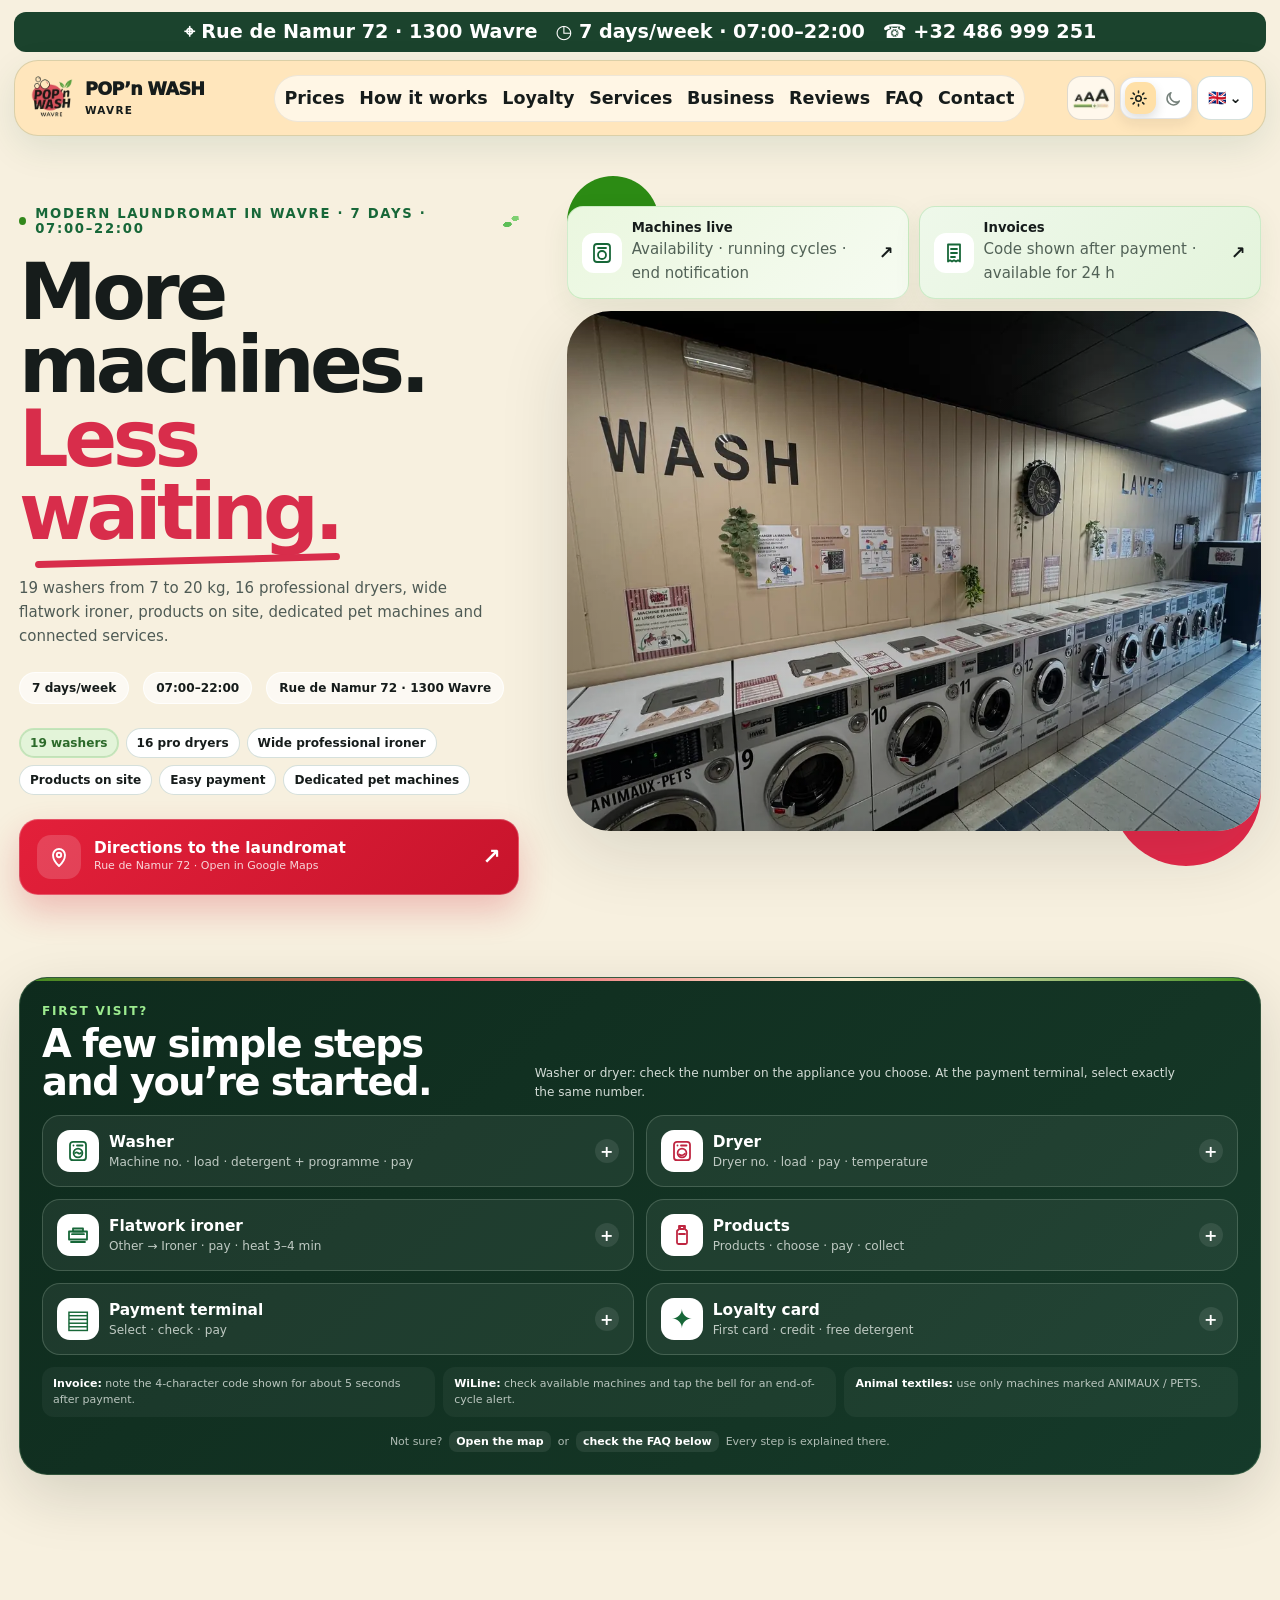
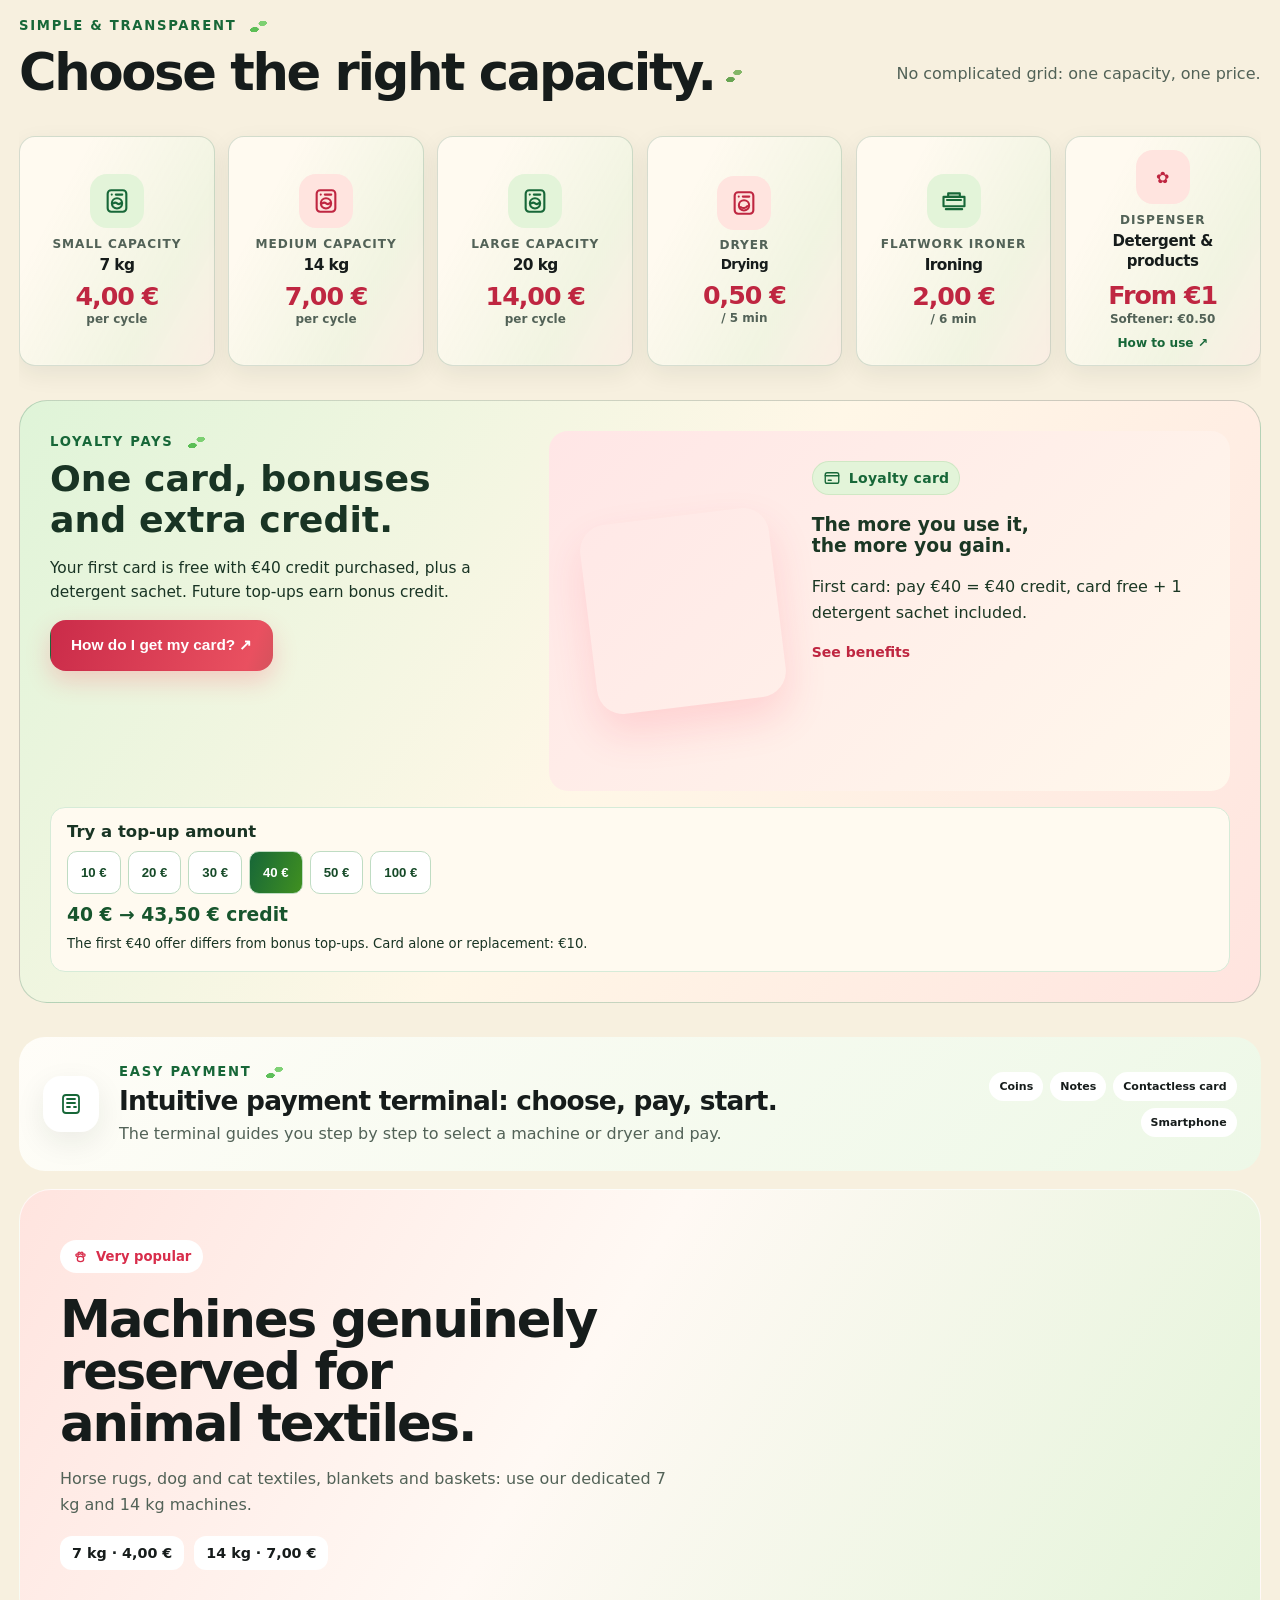
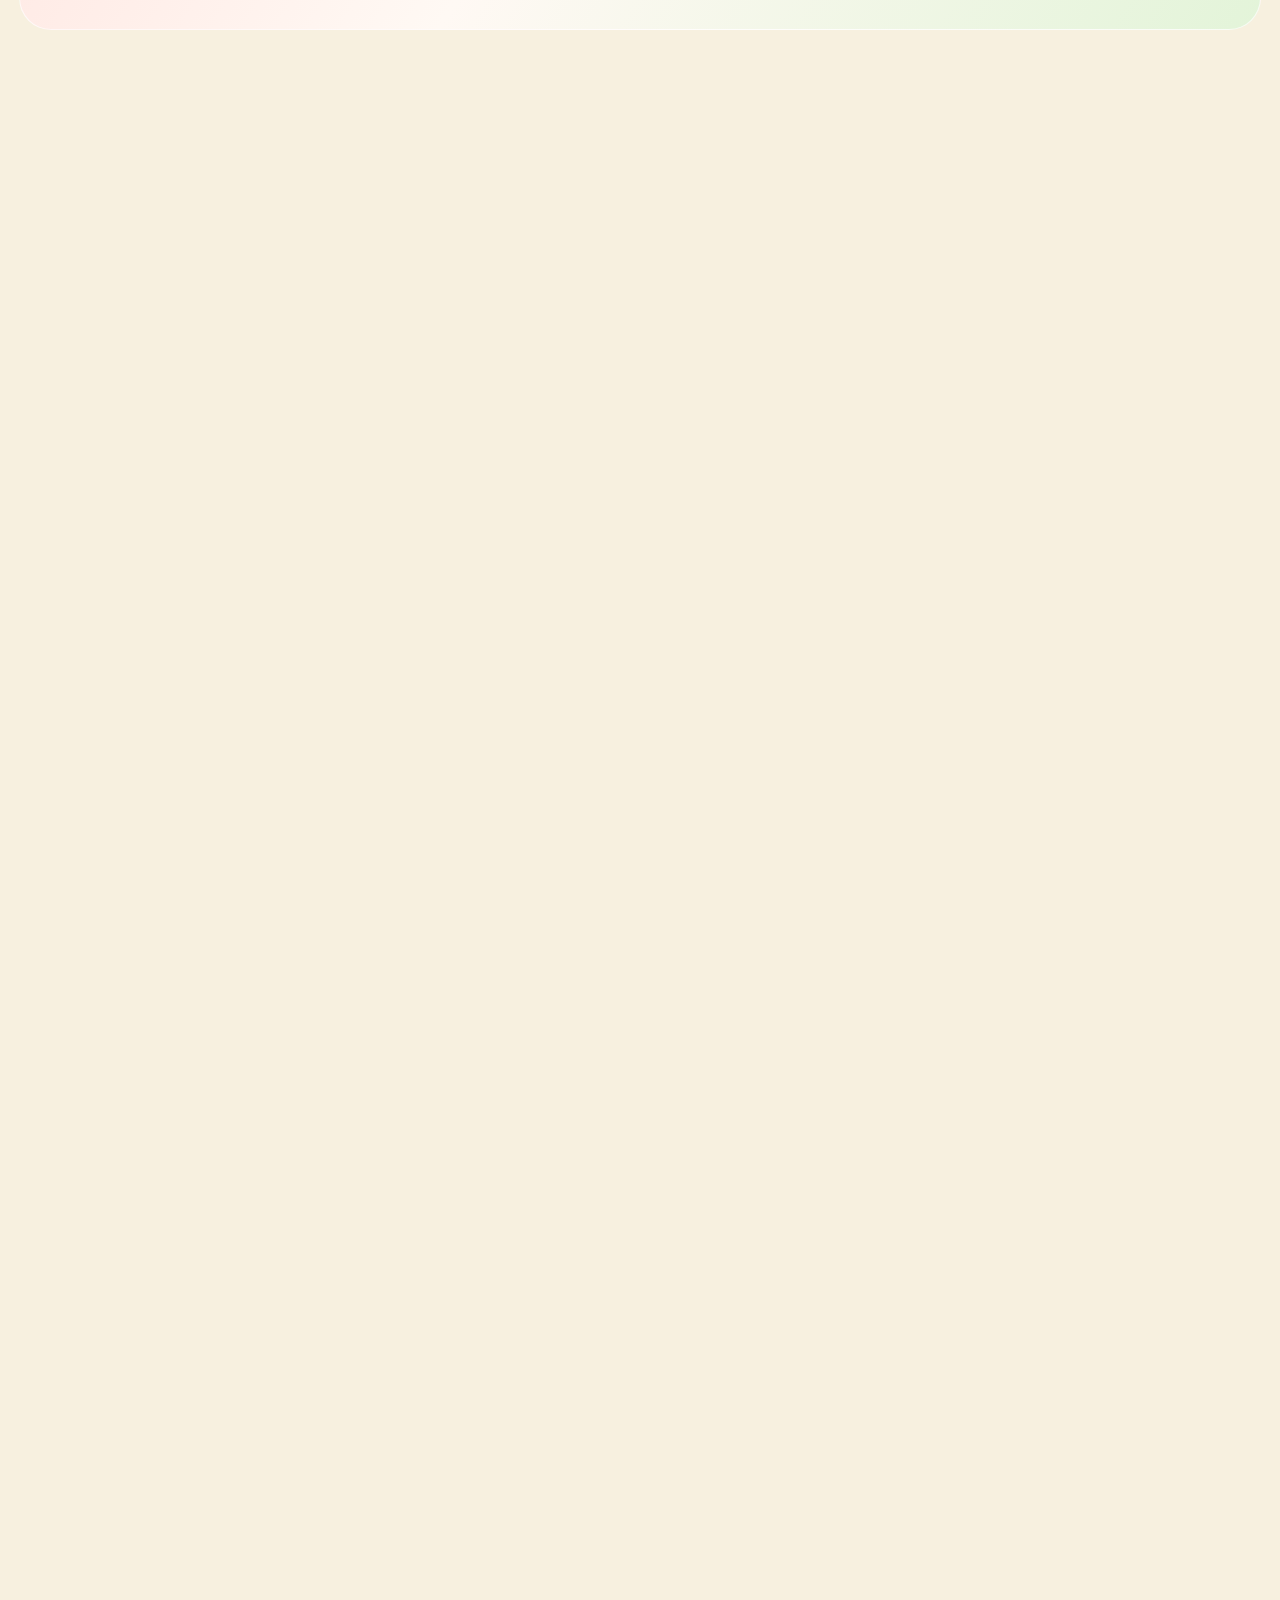
==== commit f257be2a: "R17: balanced centered product cards, direct guide links, bubbles, centered pro/social, Facebook blu" ====
--- a/index.html
+++ b/index.html
@@ -1983,7 +1983,7 @@
   <link rel="stylesheet" href="premium-popwash-v6.css?v=layout-fix-20261010" />
   <link rel="stylesheet" href="floating-preferences.css?v=20261010a" />
   <link rel="stylesheet" href="header-ux.css?v=header-130-icons-20261010" />
-  <link rel="stylesheet" href="pop-r12-targeted.css?v=browse-below-header-20261011" />
+  <link rel="stylesheet" href="pop-r12-targeted.css?v=products-animations-centering-20261011" />
 </head>
 <body>
   <div class="page-noise" aria-hidden="true"></div>
@@ -2350,15 +2350,14 @@
           <span class="service-pill"><svg class="ui-icon" viewBox="0 0 24 24" aria-hidden="true"><path d="M9 3h6v3l2 2v11.5A1.5 1.5 0 0 1 15.5 21h-7A1.5 1.5 0 0 1 7 19.5V8l2-2z"/><path d="M9 11h6M10 3v3h4V3"/></svg><span data-i18n="productsKicker">Distributeur</span></span>
           <h3 data-i18n="productsTitle">Tout ce qu’il faut pour votre lessive, sur place.</h3>
           <div class="product-chips product-chips-v2">
-            <span><svg class="product-svg" viewBox="0 0 48 48" aria-hidden="true"><path d="M18 7h12v7l5 5v21H13V19l5-5z"/><path d="M18 25h17"/><path d="M19 34c6-7 12-6 14-13-1 8-5 14-14 13z"/></svg><strong data-i18n="prodEco">Lessive Éco</strong></span>
-            <span><svg class="product-svg" viewBox="0 0 48 48" aria-hidden="true"><path d="M18 7h12v7l5 5v21H13V19l5-5z"/><path d="M24 32s-8-4.6-8-9.4a4.3 4.3 0 0 1 8-2.3 4.3 4.3 0 0 1 8 2.3c0 4.8-8 9.4-8 9.4z"/></svg><strong data-i18n="prodSensitive">Lessive Peaux sensibles</strong></span>
-            <span><svg class="product-svg" viewBox="0 0 48 48" aria-hidden="true"><path d="M18 7h12v7l5 5v21H13V19l5-5z"/><path d="m24 20 2.1 5.1 5.5.5-4.2 3.6 1.3 5.3-4.7-2.9-4.7 2.9 1.3-5.3-4.2-3.6 5.5-.5z"/></svg><strong data-i18n="prodPremium">Lessive Premium</strong></span>
-            <span><svg class="product-svg" viewBox="0 0 48 48" aria-hidden="true"><path d="M24 39c8 0 13-5 13-12 0-6-5-15-13-15S11 21 11 27c0 7 5 12 13 12z"/><path d="M24 20v13M17.5 26.5h13"/><path d="M24 26c-5-7-10-1-7 3M24 26c5-7 10-1 7 3"/></svg><strong data-i18n="prodSoftEco">Assouplissant parfumé</strong></span>
-            <span><svg class="product-svg" viewBox="0 0 48 48" aria-hidden="true"><path d="M24 39c8 0 13-5 13-12 0-6-5-15-13-15S11 21 11 27c0 7 5 12 13 12z"/><path d="M17 30c5 1 10-2 14-8-7-2-12 2-14 8z"/></svg><strong data-i18n="prodSoftSensitive">Assouplissant peaux sensibles</strong></span>
-            <span><svg class="product-svg" viewBox="0 0 48 48" aria-hidden="true"><path d="M24 7 37 12v10c0 9-5 15-13 19-8-4-13-10-13-19V12z"/><path d="M24 17v14M17 24h14"/></svg><strong data-i18n="prodDisinfect">Désinfectant</strong></span>
-            <span><svg class="product-svg" viewBox="0 0 48 48" aria-hidden="true"><path d="M15 12h18l4 8-4 20H15l-4-20z"/><circle cx="20" cy="26" r="3"/><circle cx="29" cy="31" r="2.5"/><circle cx="28.5" cy="21.5" r="2"/></svg><strong data-i18n="prodOxy">Détachant oxygéné</strong></span>
+            <a class="product-chip-link" href="#first-visit" data-guide-open="products"><svg class="product-svg" viewBox="0 0 48 48" aria-hidden="true"><path d="M18 7h12v7l5 5v21H13V19l5-5z"/><path d="M18 25h17"/><path d="M19 34c6-7 12-6 14-13-1 8-5 14-14 13z"/></svg><strong data-i18n="prodEco">Lessive Éco</strong></a>
+            <a class="product-chip-link" href="#first-visit" data-guide-open="products"><svg class="product-svg" viewBox="0 0 48 48" aria-hidden="true"><path d="M18 7h12v7l5 5v21H13V19l5-5z"/><path d="M24 32s-8-4.6-8-9.4a4.3 4.3 0 0 1 8-2.3 4.3 4.3 0 0 1 8 2.3c0 4.8-8 9.4-8 9.4z"/></svg><strong data-i18n="prodSensitive">Lessive Peaux sensibles</strong></a>
+            <a class="product-chip-link" href="#first-visit" data-guide-open="products"><svg class="product-svg" viewBox="0 0 48 48" aria-hidden="true"><path d="M18 7h12v7l5 5v21H13V19l5-5z"/><path d="m24 20 2.1 5.1 5.5.5-4.2 3.6 1.3 5.3-4.7-2.9-4.7 2.9 1.3-5.3-4.2-3.6 5.5-.5z"/></svg><strong data-i18n="prodPremium">Lessive Premium</strong></a>
+            <a class="product-chip-link" href="#first-visit" data-guide-open="products"><svg class="product-svg" viewBox="0 0 48 48" aria-hidden="true"><path d="M24 39c8 0 13-5 13-12 0-6-5-15-13-15S11 21 11 27c0 7 5 12 13 12z"/><path d="M24 20v13M17.5 26.5h13"/><path d="M24 26c-5-7-10-1-7 3M24 26c5-7 10-1 7 3"/></svg><strong data-i18n="prodSoftEco">Assouplissant parfumé</strong></a>
+            <a class="product-chip-link" href="#first-visit" data-guide-open="products"><svg class="product-svg" viewBox="0 0 48 48" aria-hidden="true"><path d="M24 39c8 0 13-5 13-12 0-6-5-15-13-15S11 21 11 27c0 7 5 12 13 12z"/><path d="M17 30c5 1 10-2 14-8-7-2-12 2-14 8z"/></svg><strong data-i18n="prodSoftSensitive">Assouplissant peaux sensibles</strong></a>
+            <a class="product-chip-link" href="#first-visit" data-guide-open="products"><svg class="product-svg" viewBox="0 0 48 48" aria-hidden="true"><path d="M24 7 37 12v10c0 9-5 15-13 19-8-4-13-10-13-19V12z"/><path d="M24 17v14M17 24h14"/></svg><strong data-i18n="prodDisinfect">Désinfectant</strong></a>
+            <a class="product-chip-link" href="#first-visit" data-guide-open="products"><svg class="product-svg" viewBox="0 0 48 48" aria-hidden="true"><path d="M15 12h18l4 8-4 20H15l-4-20z"/><circle cx="20" cy="26" r="3"/><circle cx="29" cy="31" r="2.5"/><circle cx="28.5" cy="21.5" r="2"/></svg><strong data-i18n="prodOxy">Détachant oxygéné</strong></a>
           </div>
-          <a class="products-guide-link" href="#first-visit" data-guide-open="products" data-pop-r12="products-link">Mode d’emploi des produits ↗</a>
         </article>
 
         <article class="parcel-service reveal" data-delay="120">
--- a/pop-r12-targeted.css
+++ b/pop-r12-targeted.css
@@ -388,3 +388,122 @@
     padding:6px 9px!important;
   }
 }
+
+
+/* R17: incomplete product rows are centered; each product opens its guide. */
+html body .services-secondary-grid > .products-card .product-chips-v2 {
+ --pop-gap:12px;--pop-tile:calc((100% - 48px)/5);
+ display:flex!important;flex-wrap:wrap!important;justify-content:center!important;
+ align-items:stretch!important;align-content:start!important;
+ gap:var(--pop-gap)!important;width:100%!important;min-width:0!important;
+}
+html body .services-secondary-grid > .products-card .product-chips-v2>a.product-chip-link{
+ position:relative!important;isolation:isolate!important;
+ display:flex!important;flex-direction:column!important;
+ justify-content:center!important;align-items:center!important;
+ flex:0 1 var(--pop-tile)!important;width:var(--pop-tile)!important;
+ min-width:0!important;max-width:100%!important;
+ min-height:clamp(106px,12cqw,145px)!important;gap:7px!important;
+ padding:clamp(11px,1.7cqw,17px)!important;
+ border:1px solid transparent!important;border-radius:18px!important;
+ background:rgba(255,255,255,.83)!important;color:#17221b!important;
+ text-decoration:none!important;text-align:center!important;
+ overflow:visible!important;cursor:pointer!important;
+ transition:transform .3s ease,box-shadow .3s ease,background .3s ease,border-color .3s ease!important;
+}
+html body .services-secondary-grid > .products-card .product-chip-link strong{
+ display:block!important;max-width:100%!important;min-width:0!important;
+ font-size:clamp(12px,calc(11px * var(--display-scale)),21px)!important;
+ font-weight:850!important;line-height:1.3!important;
+ white-space:normal!important;overflow-wrap:normal!important;
+ word-break:normal!important;hyphens:none!important;
+}
+html body .services-secondary-grid > .products-card .product-chip-link svg{
+ display:block!important;width:clamp(32px,4.2cqw,48px)!important;
+ height:clamp(32px,4.2cqw,48px)!important;flex:0 0 auto!important;
+ color:#197440!important;transition:transform .38s cubic-bezier(.2,.8,.2,1)!important;
+}
+html body .services-secondary-grid > .products-card .product-chip-link:nth-child(even) svg {color:#d62345!important}
+html body .services-secondary-grid > .products-card .product-chip-link::before,
+html body .services-secondary-grid > .products-card .product-chip-link::after{
+ content:"";position:absolute;pointer-events:none;z-index:1;
+ border:2px solid var(--pop-bubble,#18863f);border-radius:50%;
+ width:12px;height:12px;left:calc(50% - 26px);top:21%;opacity:0;
+}
+html body .services-secondary-grid > .products-card .product-chip-link::after{
+ width:8px;height:8px;left:calc(50% + 19px);top:28%;
+}
+html body .services-secondary-grid > .products-card .product-chip-link:nth-child(even){--pop-bubble:#d62345}
+@media(hover:hover) and (pointer:fine){
+ html body .services-secondary-grid > .products-card .product-chip-link:hover {
+  transform:translateY(-4px)!important;background:#fff!important;
+  border-color:rgba(35,157,65,.42)!important;
+  box-shadow:0 13px 28px rgba(22,80,38,.15)!important;
+ }
+ html body .services-secondary-grid > .products-card .product-chip-link:hover svg{
+  transform:rotate(-12deg) scale(1.09) translateY(-2px)!important;
+ }
+ html body .services-secondary-grid > .products-card .product-chip-link:hover::before{
+  animation:pop-bubble-a .8s cubic-bezier(.2,.8,.2,1) both!important;
+ }
+ html body .services-secondary-grid > .products-card .product-chip-link:hover::after{
+  animation:pop-bubble-b .72s cubic-bezier(.2,.8,.2,1) both!important;
+ }
+}
+html body .services-secondary-grid > .products-card .product-chip-link:focus-visible{
+ outline:3px solid #238e40!important;outline-offset:3px!important;
+ border-color:#238e40!important;box-shadow:0 9px 22px rgba(20,105,40,.14)!important;
+}
+html[data-theme="dark"] body .services-secondary-grid > .products-card .product-chip-link{
+ background:#17291e!important;color:#f5fff0!important;border-color:#385642!important;
+}
+html[data-theme="dark"] body .services-secondary-grid > .products-card .product-chip-link:is(:hover,:focus-visible){
+ background:#244331!important;border-color:#78c78a!important;
+}
+@container(max-width:1350px){
+ html body .services-secondary-grid > .products-card .product-chips-v2{--pop-tile:calc((100% - 36px)/4)}
+}
+@container(max-width:1050px){
+ html body .services-secondary-grid > .products-card .product-chips-v2{--pop-tile:calc((100% - 24px)/3)}
+}
+@container(max-width:760px){
+ html body .services-secondary-grid > .products-card .product-chips-v2{--pop-tile:calc((100% - 12px)/2)}
+}
+@container(max-width:455px){
+ html body .services-secondary-grid > .products-card .product-chips-v2{--pop-tile:100%}
+}
+/* The three pro shortcuts must be centered in the available width. */
+html body .refonte-pro-shortcuts{
+ display:flex!important;flex-wrap:wrap!important;justify-content:center!important;
+ align-items:stretch!important;gap:12px!important;
+ width:100%!important;margin-inline:auto!important;
+}
+html body .refonte-pro-shortcuts>a{
+ flex:0 1 clamp(220px,25vw,320px)!important;
+ max-width:100%!important;min-width:0!important;
+ display:inline-flex!important;align-items:center!important;justify-content:center!important;
+ text-align:center!important;white-space:normal!important;
+}
+@media(max-width:520px){
+ html body .refonte-pro-shortcuts>a{flex:1 1 min(100%,280px)!important}
+}
+/* Social buttons centered in Contact; Facebook uses its recognizable blue. */
+html body #contact .contact-info-copy .social-links{
+ display:flex!important;flex-wrap:wrap!important;justify-content:center!important;
+ align-items:center!important;width:100%!important;gap:10px!important;
+ margin-inline:auto!important;
+}
+html[data-theme] body #contact a.social-link.facebook{
+ background:#1877f2!important;background-image:none!important;
+ border-color:#4994f8!important;color:#fff!important;
+}
+html[data-theme] body #contact a.social-link.facebook:is(:hover,:focus-visible,.rf-hover-active){
+ background:#0e64d2!important;background-image:none!important;color:#fff!important;
+ border-color:#9cc5ff!important;box-shadow:0 10px 26px rgba(24,119,242,.35)!important;
+}
+@media(prefers-reduced-motion:reduce){
+ html body .services-secondary-grid > .products-card .product-chip-link,
+ html body .services-secondary-grid > .products-card .product-chip-link svg{transition:none!important}
+ html body .services-secondary-grid > .products-card .product-chip-link::before,
+ html body .services-secondary-grid > .products-card .product-chip-link::after{animation:none!important}
+}
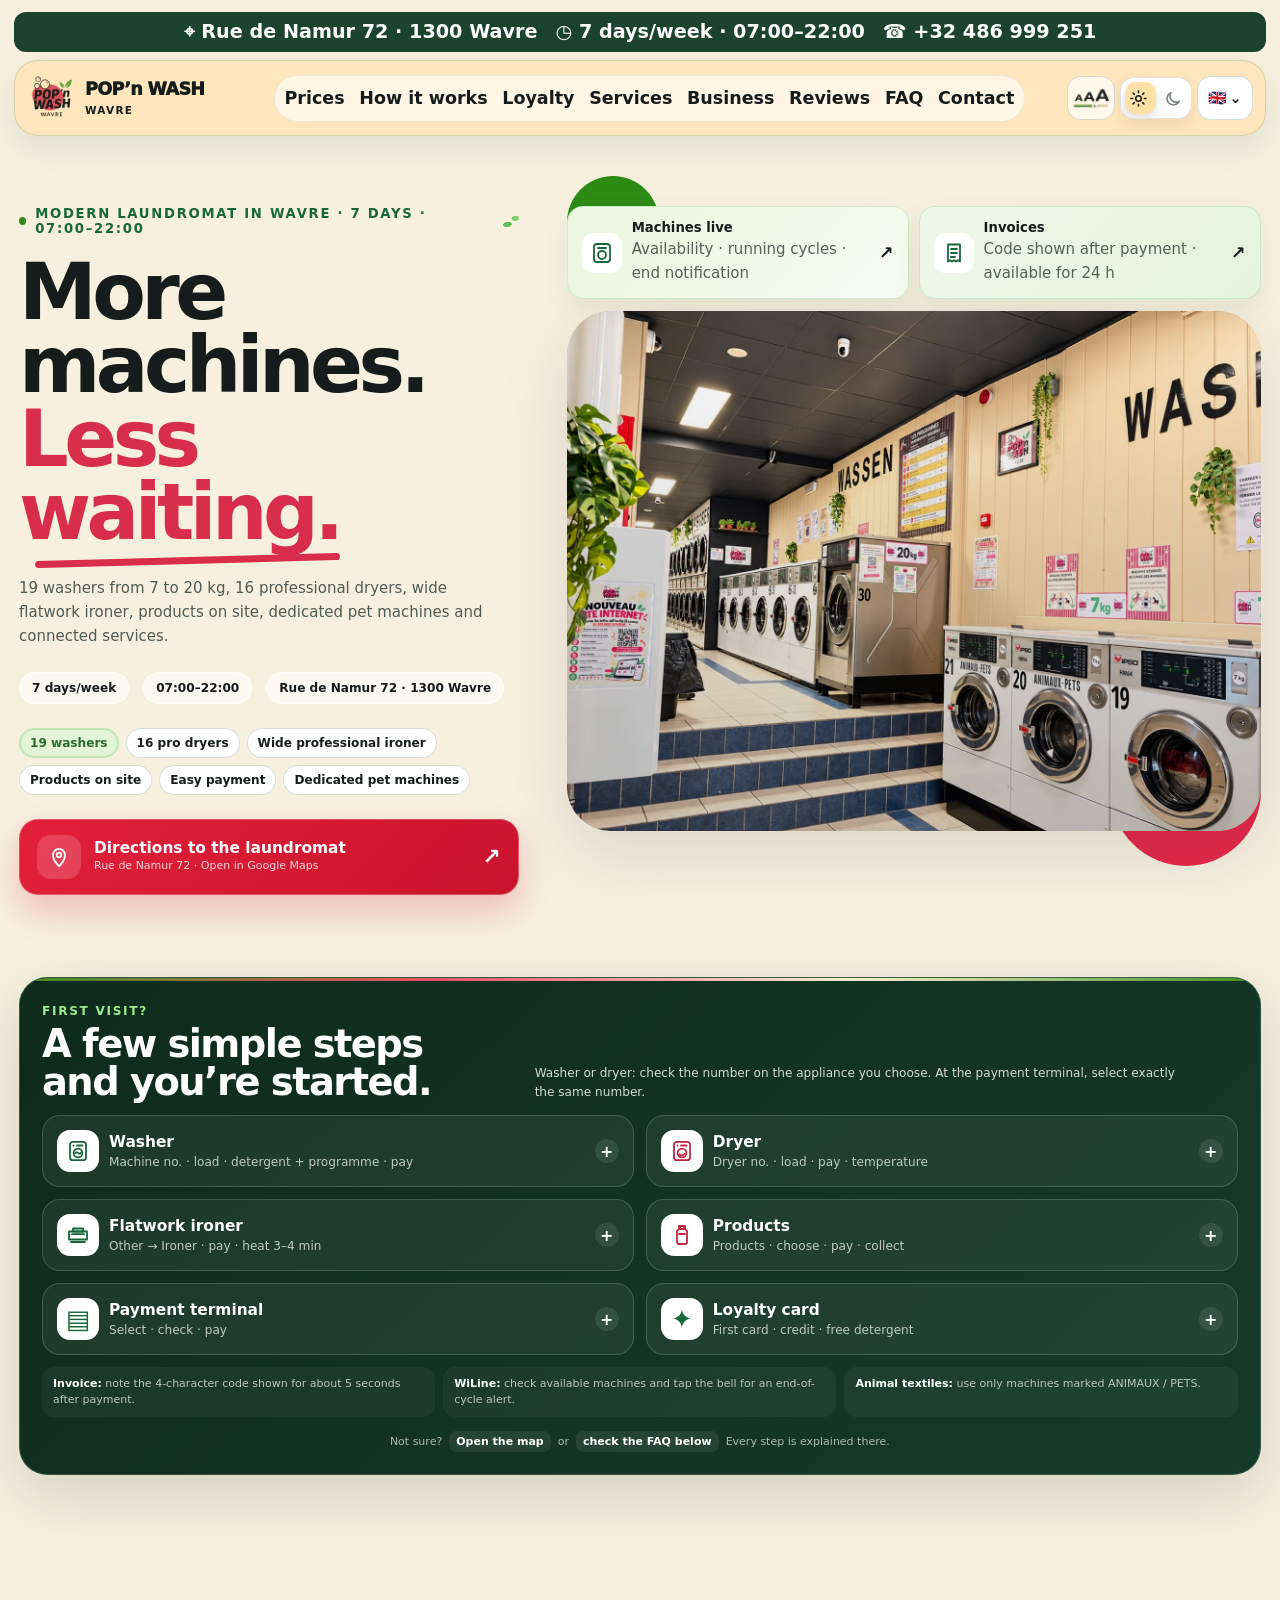
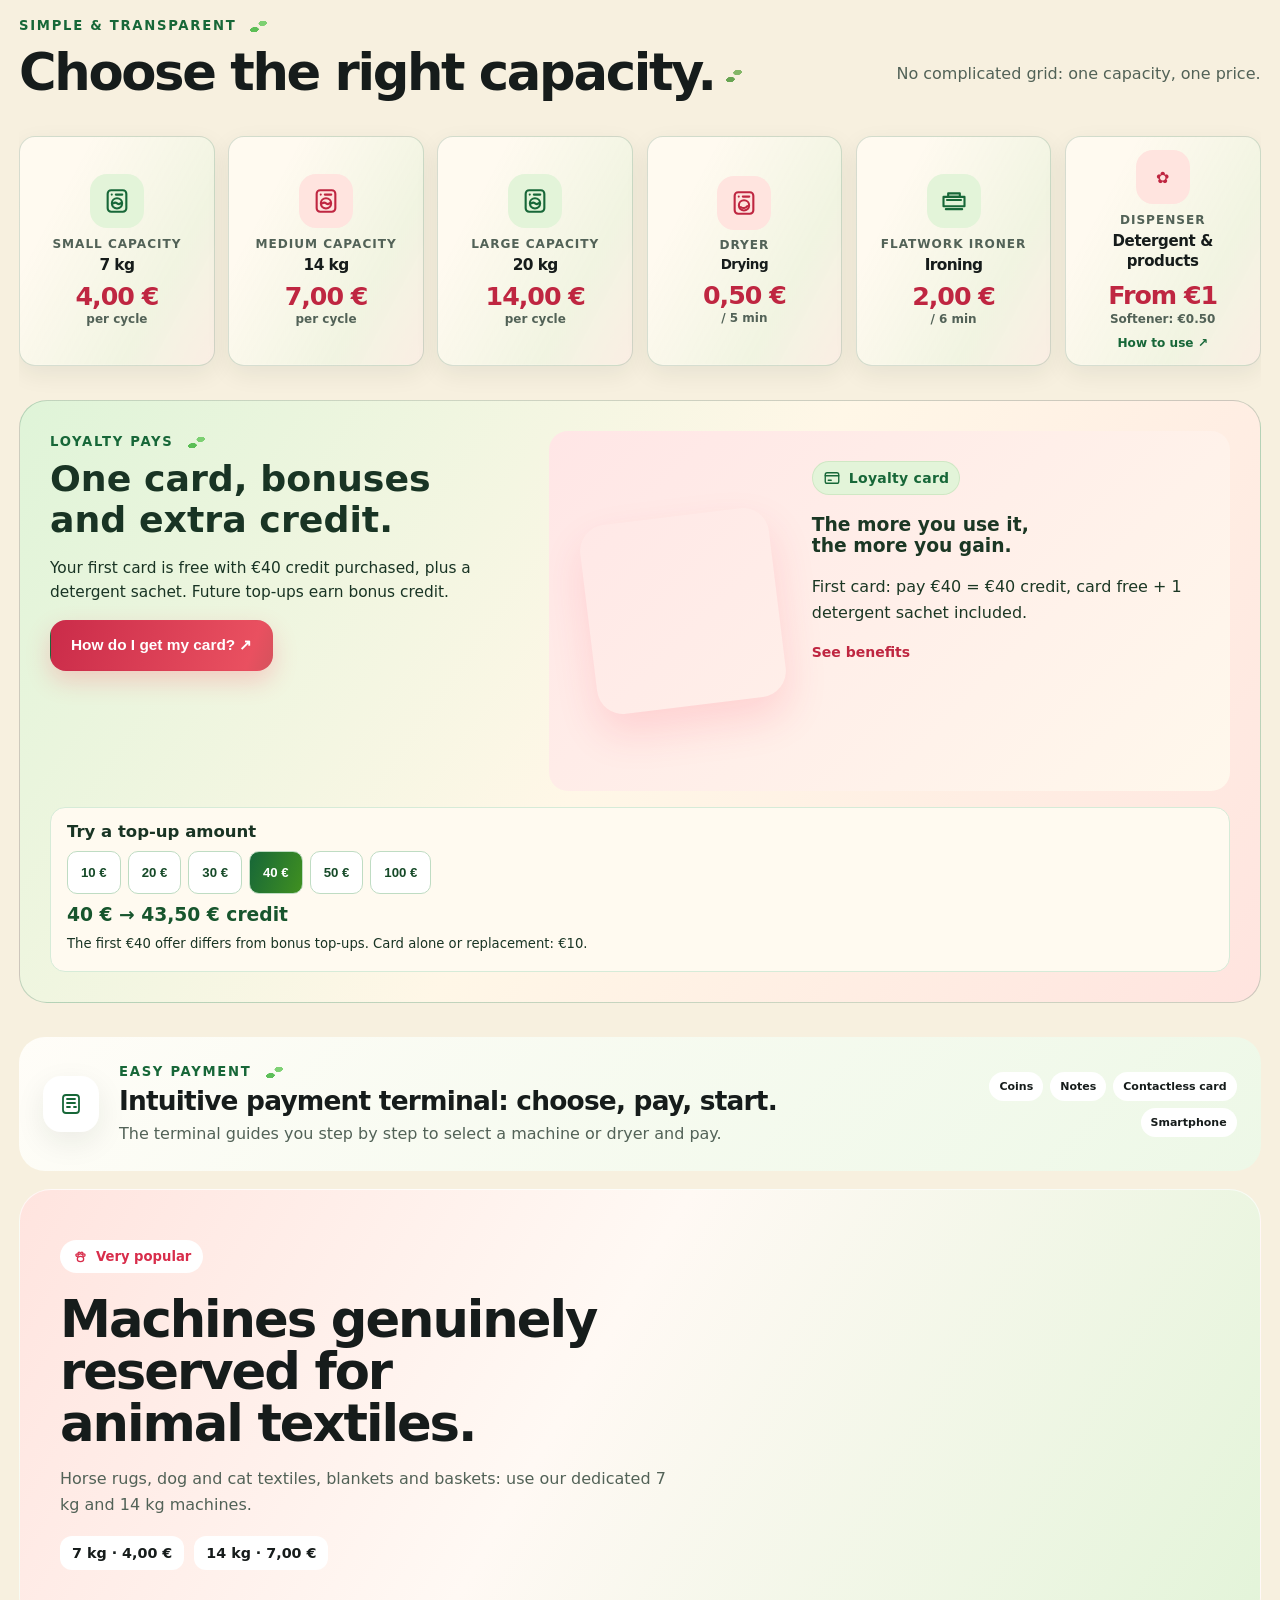
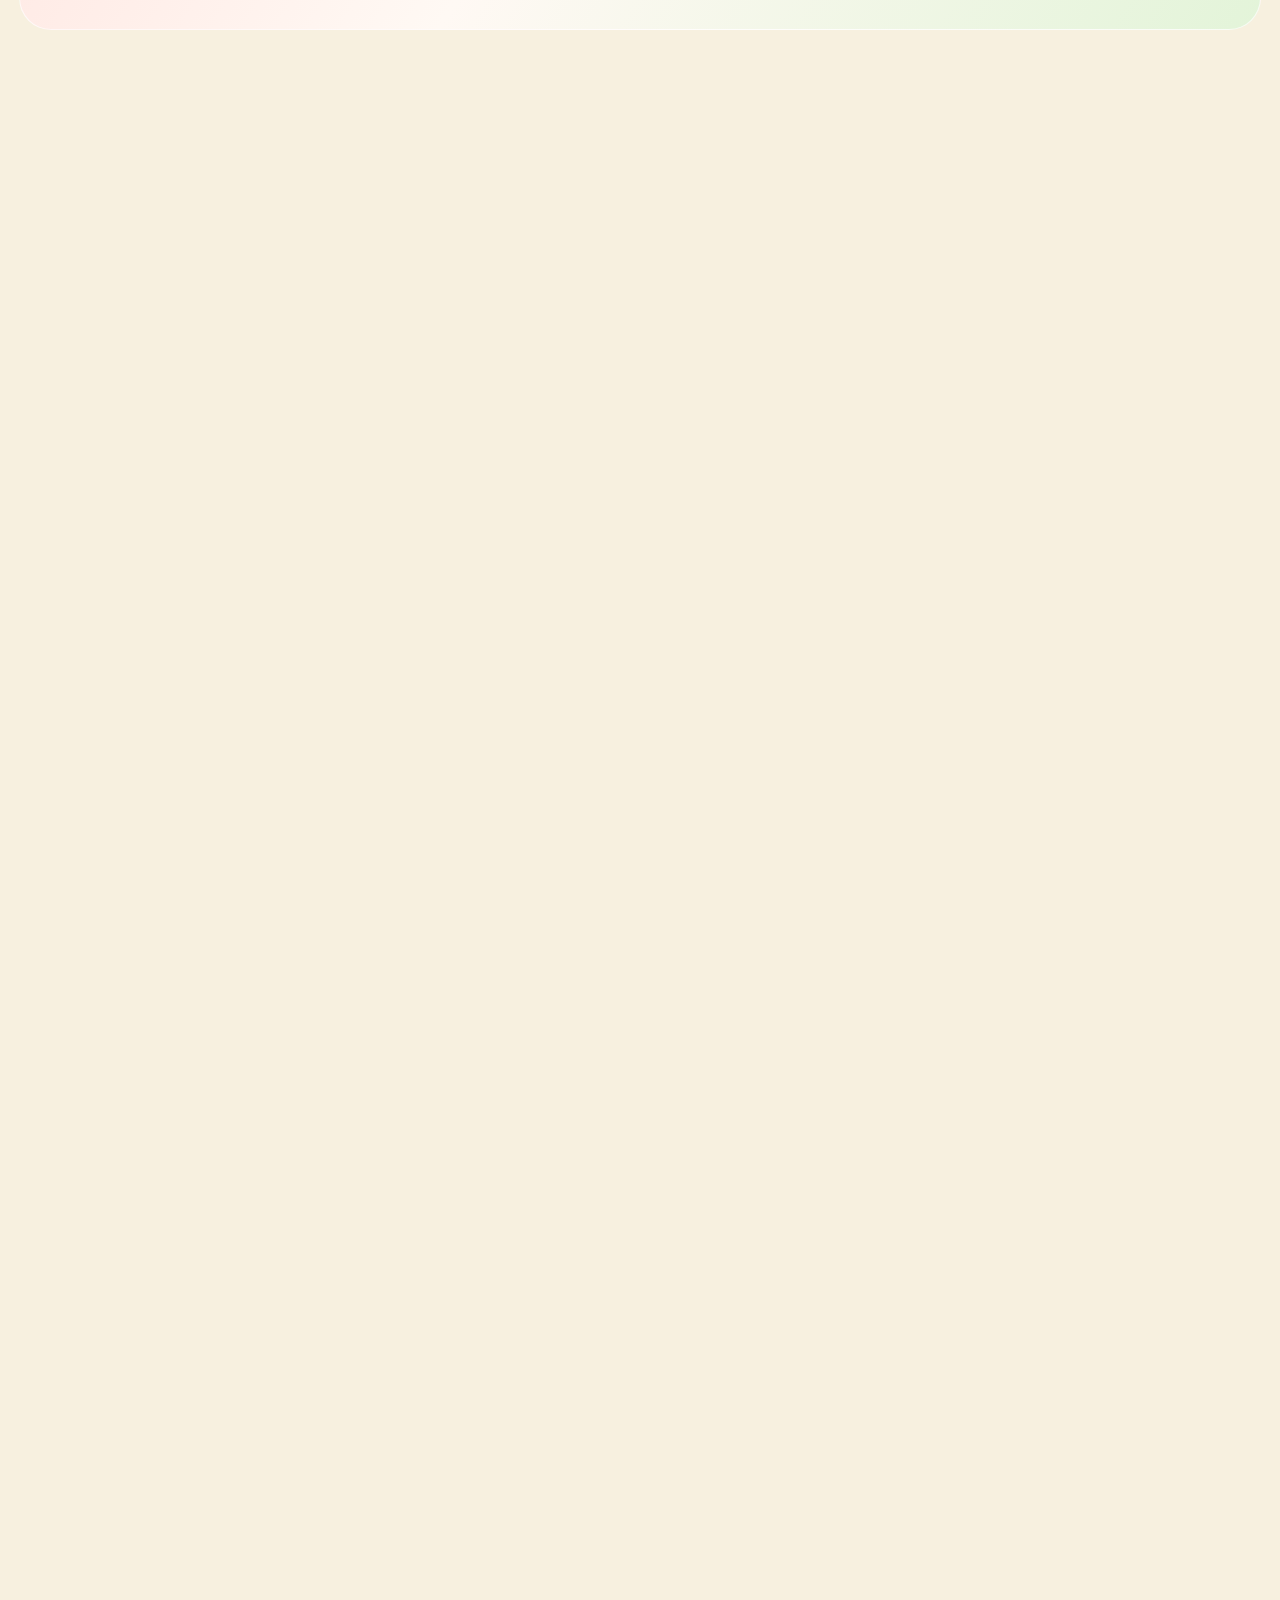
==== commit 1f64ffa5: "Photos 2026 : galerie optimisée, images classées par service" ====
--- a/index.html
+++ b/index.html
@@ -32,6 +32,8 @@
   <meta name="robots" content="index,follow,max-image-preview:large,max-snippet:-1,max-video-preview:-1" />
   <meta property="og:title" content="Laverie automatique à Wavre | POP'n WASH" />
   <meta property="og:description" content="POP'n WASH : laverie automatique à Wavre, 19 lave-linge 7–20 kg, 16 séchoirs, linge d’animaux, couettes et grands volumes. 7j/7 de 7h à 22h." />
+  <meta property="og:image:width" content="1600" />
+  <meta property="og:image:height" content="1200" />
   <meta property="og:type" content="website" />
   <meta property="og:url" content="https://popnwash.be/" />
   <title>POP'n WASH.be</title>
@@ -41,8 +43,8 @@
   <link rel="shortcut icon" type="image/webp" href="assets/logo-popnwash-header.webp?v=favicon-20261011" />
   <link rel="apple-touch-icon" href="assets/logo-popnwash-header.webp?v=favicon-20261011" />
   <link rel="canonical" href="https://popnwash.be/" />
-  <meta property="og:image" content="https://popnwash.be/assets/img_2221.webp" />
-  <link rel="preload" as="image" href="assets/img_2221.webp" type="image/webp" fetchpriority="high"><script type="application/ld+json">
+  <meta property="og:image" content="https://popnwash.be/assets/photos/laverie-wavre-vue-generale.webp" />
+  <link rel="preload" as="image" href="assets/photos/laverie-wavre-vue-generale.webp" type="image/webp" fetchpriority="high"><script type="application/ld+json">
   {
     "@context":"https://schema.org",
     "@type":"DryCleaningOrLaundry",
@@ -56,8 +58,8 @@
     "description":"Laverie automatique à Wavre avec 19 lave-linge de 7 à 20 kg, 16 séchoirs professionnels, lavage de couettes et grands volumes, machines dédiées au linge d’animaux, calandre et produits sur place.",
     "url":"https://popnwash.be/",
     "image":[
-      "https://popnwash.be/assets/img_2221.webp",
-      "https://popnwash.be/assets/img_2239.webp"
+      "https://popnwash.be/assets/photos/laverie-wavre-vue-generale.webp",
+      "https://popnwash.be/assets/photos/machines-dediees-linge-animaux-7kg.webp"
     ],
     "telephone":"+32486999251",
     "email":"ahb.lavoir@gmail.com",
@@ -1976,6 +1978,20 @@
   }
 }
 
+
+/* Photos POP'n WASH 2026 : galerie légère et responsive */
+.pn-gallery-section{padding-top:clamp(48px,7vw,90px)}
+.pn-gallery-heading{margin:0 0 24px}.pn-gallery-heading h2{font-size:clamp(30px,3.5vw,48px);letter-spacing:-.04em;margin:8px 0 0}
+.pn-gallery-grid{display:grid;grid-template-columns:repeat(3,minmax(0,1fr));gap:16px}
+.pn-gallery-item{margin:0;position:relative;border-radius:20px;overflow:hidden;aspect-ratio:4/3;background:var(--card);box-shadow:0 8px 26px rgba(0,0,0,.09)}
+.pn-gallery-item img{width:100%;height:100%;display:block;object-fit:cover;transition:transform .35s ease}
+.pn-gallery-item:hover img{transform:scale(1.035)}
+.pn-gallery-item figcaption{position:absolute;left:12px;bottom:12px;padding:6px 11px;background:rgba(255,255,255,.92);color:#26302b;font-size:12px;font-weight:800;border-radius:8px}
+.pn-gallery-more{margin-top:22px}.pn-gallery-more summary{cursor:pointer;display:block;max-width:max-content;margin:0 auto 22px;padding:12px 22px;border:1px solid var(--line);border-radius:999px;background:var(--card);font-weight:800;text-align:center;color:var(--ink)}
+.pn-gallery-more:not([open]) summary{margin-bottom:0}
+@media(max-width:760px){.pn-gallery-grid{grid-template-columns:repeat(2,minmax(0,1fr));gap:10px}.pn-gallery-item{border-radius:13px}.pn-gallery-item figcaption{left:6px;bottom:6px;font-size:10px;padding:4px 7px}}
+@media(max-width:410px){.pn-gallery-grid{grid-template-columns:1fr 1fr}.pn-gallery-item{aspect-ratio:1/1}.pn-gallery-item figcaption{max-width:calc(100% - 12px)}}
+@media(prefers-reduced-motion:reduce){.pn-gallery-item img{transition:none}}
 </style>
   <link rel="stylesheet" href="display-scale.css?v=slider-20261009" />
   <link rel="stylesheet" href="mobile-landing.css?v=mobile-links-20261009" />
@@ -2165,8 +2181,13 @@
           </a>
         </div>
         <div class="hero-photo-stack" aria-label="Photos de la laverie POP'n WASH Wavre">
-          <img class="hero-photo active" src="assets/img_2221.webp" width="2048" height="1536" alt="Machines à laver POP'n WASH Wavre" fetchpriority="high" decoding="async">
-          <img class="hero-photo" src="assets/img_2239.webp" width="2048" height="1536" alt="Machines dédiées au linge des animaux POP'n WASH Wavre" loading="lazy" decoding="async">
+          <img class="hero-photo active" src="assets/photos/laverie-wavre-vue-generale.webp" width="1600" height="1200" alt="Vue générale des lave-linge et de la laverie POP’n WASH Wavre" fetchpriority="high" decoding="async">
+          <img class="hero-photo" src="assets/photos/machines-a-laver-vue-panoramique.webp" width="1600" height="1200" alt="Rangée de lave-linge de la laverie automatique POP’n WASH Wavre" loading="lazy" decoding="async">
+          <img class="hero-photo" src="assets/photos/sechoirs-professionnels-ipso.webp" width="1600" height="1200" alt="Rangée de séchoirs professionnels IPSO à POP’n WASH Wavre" loading="lazy" decoding="async">
+          <img class="hero-photo" src="assets/photos/facade-laverie-popnwash-wavre.webp" width="1600" height="1200" alt="Façade et entrée de la laverie POP’n WASH à Wavre" loading="lazy" decoding="async">
+          
+          
+          
           <div class="photo-shade"></div>
           
         </div>
@@ -2281,7 +2302,7 @@
 
       <article class="pet-feature reveal">
         <div class="pet-copy"><span class="badge"><svg class="ui-icon" viewBox="0 0 24 24" aria-hidden="true"><ellipse cx="12" cy="15.5" rx="4.5" ry="3.8"/><circle cx="7.2" cy="10" r="1.7"/><circle cx="16.8" cy="10" r="1.7"/><circle cx="10.1" cy="7.4" r="1.6"/><circle cx="13.9" cy="7.4" r="1.6"/></svg><span data-i18n="popular">Très apprécié</span></span><h3 data-i18n="petTitle">Des machines vraiment réservées au linge des animaux.</h3><p data-i18n="petText">Textiles de chevaux, chiens, chats, couvertures et paniers : utilisez les machines dédiées 7 kg et 14 kg, sans mélanger avec le linge courant.</p><div class="pet-pills"><span>7 kg · 4,00 €</span><span>14 kg · 7,00 €</span></div></div>
-        <div class="pet-photo"><img src="assets/img_2239.webp" width="2048" height="1536" loading="lazy" decoding="async" alt="Machine réservée au linge des animaux chez POP'n WASH Wavre" /></div>
+        <div class="pet-photo"><img src="assets/photos/machines-dediees-linge-animaux-7kg.webp" width="1600" height="1200" loading="lazy" decoding="async" alt="Machines dédiées au linge d’animaux à POP’n WASH Wavre" /></div>
       </article>
     </section>
 
@@ -2321,11 +2342,11 @@
               <a href="https://status.wi-line.fr/82973c2800815407e4de7ffc45cd77b8" target="_blank" rel="noopener"><span data-i18n="invoice24">Facture · code valable 24 h</span><b>↗</b></a>
             </div>
           </div>
-          <div class="service-feature-media"><img src="assets/img_2221.webp" width="2048" height="1536" loading="lazy" decoding="async" alt="Machines POP'n WASH Wavre"></div>
+          <div class="service-feature-media"><img src="assets/photos/laverie-wavre-vue-generale.webp" width="1600" height="1200" loading="lazy" decoding="async" alt="Vue générale intérieure de POP’n WASH, laverie automatique de Wavre avec lave-linge professionnels"></div>
         </article>
 
         <article class="service-feature reveal" data-delay="80">
-          <div class="service-feature-media cowork-media"><img src="assets/img_2254.webp" width="2048" height="1536" loading="lazy" decoding="async" alt="Espace coworking POP'n WASH Wavre"></div>
+          <div class="service-feature-media cowork-media"><img src="assets/photos/espace-coworking-vue-frontale.webp" width="1600" height="1200" loading="lazy" decoding="async" alt="Espace coworking avec sièges et prises dans la laverie POP’n WASH"></div>
           <div class="service-feature-copy">
             <span class="service-pill"><svg class="ui-icon" viewBox="0 0 24 24" aria-hidden="true"><path d="M4 6h16v11H4zM8 21h8M12 17v4"/><path d="M8 10h8"/></svg><span data-i18n="coworking">Coworking</span></span>
             <h3 data-i18n="coworkHeading">Travaillez pendant que votre linge tourne.</h3>
@@ -2367,15 +2388,15 @@
             <p data-i18n="parcelTextLong">Déposez ou récupérez vos colis directement à la laverie pendant que votre cycle tourne.</p>
           </div>
           <div class="parcel-photos">
-            <figure><img src="assets/img_2203.webp" width="1536" height="2048" loading="lazy" decoding="async" alt="Casier Vinted Go chez POP'n WASH Wavre"><figcaption>Vinted Go</figcaption></figure>
-            <figure><img src="assets/img_2098.webp" width="2048" height="1536" loading="lazy" decoding="async" alt="Casier bpost chez POP'n WASH Wavre"><figcaption>bpost / bbox</figcaption></figure>
+            <figure><img src="assets/photos/casiers-vinted-go-wavre.webp" width="1600" height="2133" loading="lazy" decoding="async" alt="Consignes Vinted Go dans la laverie POP’n WASH Wavre"><figcaption>Vinted Go</figcaption></figure>
+            <figure><img src="assets/photos/casiers-bpost-bbox-wavre.webp" width="1600" height="1200" loading="lazy" decoding="async" alt="Consignes bpost bbox dans la laverie POP’n WASH Wavre"><figcaption>bpost / bbox</figcaption></figure>
           </div>
         </article>
       </div>
     </section>
 
     <section class="section section-shell pro-section" id="pros">
-      <div class="pro-hero reveal"><div class="pro-copy"><span class="section-kicker" data-i18n="proKicker">Espace Pro</span><h2 data-i18n="proTitle">Des besoins réguliers ou de gros volumes ? Parlons‑en.</h2><p data-i18n="proIntro">Indépendants, hébergements, restauration, cavaliers, salons, bien-être ou autres activités : POP'n WASH dispose des capacités et services utiles pour votre linge professionnel.</p><div class="pro-tags"><span data-i18n="proTagRiders">Cavaliers</span><span data-i18n="proTagLodging">Airbnb / gîtes</span><span data-i18n="proTagHair">Coiffeurs</span><span data-i18n="proTagHoreca">Horeca</span><span data-i18n="proTagSpa">Spa & bien-être</span><span data-i18n="otherPros">Autres professionnels</span></div></div><div class="pro-photo"><img src="assets/img_2221.webp" width="2048" height="1536" loading="lazy" decoding="async" alt="Machines grande capacité POP'n WASH pour professionnels"></div></div>
+      <div class="pro-hero reveal"><div class="pro-copy"><span class="section-kicker" data-i18n="proKicker">Espace Pro</span><h2 data-i18n="proTitle">Des besoins réguliers ou de gros volumes ? Parlons‑en.</h2><p data-i18n="proIntro">Indépendants, hébergements, restauration, cavaliers, salons, bien-être ou autres activités : POP'n WASH dispose des capacités et services utiles pour votre linge professionnel.</p><div class="pro-tags"><span data-i18n="proTagRiders">Cavaliers</span><span data-i18n="proTagLodging">Airbnb / gîtes</span><span data-i18n="proTagHair">Coiffeurs</span><span data-i18n="proTagHoreca">Horeca</span><span data-i18n="proTagSpa">Spa & bien-être</span><span data-i18n="otherPros">Autres professionnels</span></div></div><div class="pro-photo"><img src="assets/photos/laverie-wavre-vue-generale.webp" width="1600" height="1200" loading="lazy" decoding="async" alt="Vue générale intérieure de POP’n WASH, laverie automatique de Wavre avec lave-linge professionnels"></div></div>
       <div class="pro-grid">
         <article class="pro-card reveal"><span><svg class="ui-icon" viewBox="0 0 24 24" aria-hidden="true"><rect x="4" y="2.8" width="16" height="18.4" rx="3"/><path d="M7.5 6.5h.01M11 6.5h5.5"/><circle cx="12" cy="14" r="4.4"/><path d="M9.1 14c1.1-1.2 2.1-.7 3 0s2 .9 2.9-.1"/></svg></span><strong data-i18n="proCapacityTitle">Capacités adaptées</strong><p data-i18n="proCapacityText">Lave-linge 7, 14 et 20 kg, 16 séchoirs et calandre professionnelle pour traiter aussi les grands volumes.</p></article>
         <article class="pro-card reveal" data-delay="60"><span><svg class="ui-icon" viewBox="0 0 24 24" aria-hidden="true"><path d="M6 3.5h12v17l-2-1.3-2 1.3-2-1.3-2 1.3-2-1.3-2 1.3z"/><path d="M9 8h6M9 12h6M9 16h4"/></svg></span><strong data-i18n="proInvoiceTitle">Factures simples</strong><p data-i18n="proInvoiceText">Après paiement, récupérez votre facture via WiLine grâce au code de 4 caractères affiché sur la centrale, valable 24 h.</p></article>
@@ -2392,7 +2413,7 @@
 
     <section class="section section-shell equipment-section">
       <div class="equipment-highlight reveal">
-        <div class="equipment-photo"><img src="assets/img_2257.webp" width="2048" height="1536" loading="lazy" decoding="async" alt="Calandre professionnelle grande largeur POP'n WASH Wavre"></div>
+        <div class="equipment-photo"><img src="assets/photos/calandre-professionnelle-grande-largeur.webp" width="1600" height="1200" loading="lazy" decoding="async" alt="Calandre de repassage professionnel grande largeur à POP’n WASH Wavre"></div>
         <div class="equipment-copy">
           <span class="service-pill"><svg class="ui-icon" viewBox="0 0 24 24" aria-hidden="true"><path d="M4 6h16v11H4zM8 21h8M12 17v4"/><path d="M8 10h8"/></svg><span data-i18n="equipmentKicker">Équipement</span></span>
           <h2 data-i18n="equipmentTitle">Calandre professionnelle grande largeur.</h2>
@@ -2638,6 +2659,12 @@
       <p class="parking-note" data-i18n="parkingNote">* Pour les 30 minutes gratuites en voirie, enregistrez votre plaque à l'horodateur ou via l'application prévue par la Ville.</p>
     </section>
 
+
+    <section class="section section-shell pn-gallery-section" id="pn-photo-gallery" aria-label="Photos POP’n WASH Wavre">
+      <div class="pn-gallery-heading"><span class="section-kicker">POP’n WASH · WAVRE</span><h2 id="pnGalleryTitle">La laverie en images</h2></div>
+      <div class="pn-gallery-grid"><figure class="pn-gallery-item"><img src="assets/photos/laverie-wavre-vue-generale.webp" width="1600" height="1200" alt="Vue générale des lave-linge et de la laverie POP’n WASH Wavre" loading="lazy" decoding="async"><figcaption>Accueil</figcaption></figure><figure class="pn-gallery-item"><img src="assets/photos/machines-a-laver-vue-panoramique.webp" width="1600" height="1200" alt="Rangée de lave-linge de la laverie automatique POP’n WASH Wavre" loading="lazy" decoding="async"><figcaption>Lavage</figcaption></figure><figure class="pn-gallery-item"><img src="assets/photos/sechoirs-professionnels-ipso.webp" width="1600" height="1200" alt="Rangée de séchoirs professionnels IPSO à POP’n WASH Wavre" loading="lazy" decoding="async"><figcaption>Sechage</figcaption></figure><figure class="pn-gallery-item"><img src="assets/photos/espace-coworking-vue-frontale.webp" width="1600" height="1200" alt="Espace coworking équipé de prises et places assises à Wavre" loading="lazy" decoding="async"><figcaption>Coworking</figcaption></figure><figure class="pn-gallery-item"><img src="assets/photos/casiers-bpost-bbox-wavre.webp" width="1600" height="1200" alt="Consignes à colis bpost bbox dans la laverie POP’n WASH Wavre" loading="lazy" decoding="async"><figcaption>Colis</figcaption></figure><figure class="pn-gallery-item"><img src="assets/photos/casiers-vinted-go-wavre.webp" width="1600" height="2133" alt="Consignes automatiques Vinted Go à POP’n WASH Wavre" loading="lazy" decoding="async"><figcaption>Colis</figcaption></figure><figure class="pn-gallery-item"><img src="assets/photos/facade-laverie-popnwash-wavre.webp" width="1600" height="1200" alt="Façade et entrée de la laverie POP’n WASH à Wavre" loading="lazy" decoding="async"><figcaption>Facade</figcaption></figure><figure class="pn-gallery-item"><img src="assets/photos/calandre-professionnelle-grande-largeur.webp" width="1600" height="1200" alt="Calandre professionnelle de repassage grande largeur à POP’n WASH Wavre" loading="lazy" decoding="async"><figcaption>Calandre</figcaption></figure><figure class="pn-gallery-item"><img src="assets/photos/machines-dediees-linge-animaux-7kg.webp" width="1600" height="1200" alt="Lave-linge réservés au linge des animaux 7 kg à Wavre" loading="lazy" decoding="async"><figcaption>Animaux</figcaption></figure></div>
+      <details class="pn-gallery-more"><summary id="pnGalleryMore">Découvrir toutes les photos</summary><div class="pn-gallery-grid"><figure class="pn-gallery-item"><img src="assets/photos/allee-lave-linge-et-colis.webp" width="1600" height="1040" alt="Allée des lave-linge depuis les casiers de colis POP’n WASH Wavre" loading="lazy" decoding="async"><figcaption>Lavage</figcaption></figure><figure class="pn-gallery-item"><img src="assets/photos/machine-a-laver-20kg.webp" width="1600" height="2133" alt="Lave-linge grande capacité 20 kg pour couettes à Wavre" loading="lazy" decoding="async"><figcaption>Lavage</figcaption></figure><figure class="pn-gallery-item"><img src="assets/photos/machine-animaux-14kg.webp" width="1600" height="2133" alt="Lave-linge de 14 kg réservé au linge des animaux POP’n WASH" loading="lazy" decoding="async"><figcaption>Animaux</figcaption></figure><figure class="pn-gallery-item"><img src="assets/photos/distributeur-lessive-et-produits.webp" width="1600" height="2133" alt="Distributeur de lessive et de produits de lavage POP’n WASH Wavre" loading="lazy" decoding="async"><figcaption>Produits</figcaption></figure><figure class="pn-gallery-item"><img src="assets/photos/centrale-paiement-wiline.webp" width="1600" height="2133" alt="Centrale de paiement Wi-Line de la laverie POP’n WASH" loading="lazy" decoding="async"><figcaption>Paiement</figcaption></figure><figure class="pn-gallery-item"><img src="assets/photos/lave-linge-20kg-allee.webp" width="1600" height="1200" alt="Grandes machines à laver et espace lavage à POP’n WASH Wavre" loading="lazy" decoding="async"><figcaption>Lavage</figcaption></figure><figure class="pn-gallery-item"><img src="assets/photos/sechoirs-espace-table-travail.webp" width="1600" height="1200" alt="Séchoirs et espace de travail dans la laverie Wavre" loading="lazy" decoding="async"><figcaption>Sechage</figcaption></figure><figure class="pn-gallery-item"><img src="assets/photos/coworking-comptoir-chaises.webp" width="1600" height="2133" alt="Grand comptoir de travail et chaises dans la laverie POP’n WASH" loading="lazy" decoding="async"><figcaption>Coworking</figcaption></figure><figure class="pn-gallery-item"><img src="assets/photos/espace-attente-bpost.webp" width="1600" height="1200" alt="Espace d’attente avec assises et consignes colis bpost à Wavre" loading="lazy" decoding="async"><figcaption>Services</figcaption></figure><figure class="pn-gallery-item"><img src="assets/photos/espace-services-paiement-produits-colis.webp" width="1600" height="1200" alt="Espace services avec centrale de paiement, lessive et consignes à Wavre" loading="lazy" decoding="async"><figcaption>Services</figcaption></figure><figure class="pn-gallery-item"><img src="assets/photos/sechoirs-professionnels-et-casiers-vinted.webp" width="1600" height="1200" alt="Allée des séchoirs professionnels et casiers Vinted Go à Wavre" loading="lazy" decoding="async"><figcaption>Sechage</figcaption></figure><figure class="pn-gallery-item"><img src="assets/photos/espace-coworking-perspective.webp" width="1600" height="2133" alt="Bureau coworking à côté des séchoirs de la laverie Wavre" loading="lazy" decoding="async"><figcaption>Coworking</figcaption></figure><figure class="pn-gallery-item"><img src="assets/photos/affiche-espace-coworking.webp" width="1600" height="2133" alt="Signalétique de l’espace coworking POP’n WASH" loading="lazy" decoding="async"><figcaption>Coworking</figcaption></figure><figure class="pn-gallery-item"><img src="assets/photos/boite-a-idees-popnwash.webp" width="1600" height="1200" alt="Boîte à idées des clients de la laverie POP’n WASH Wavre" loading="lazy" decoding="async"><figcaption>Services</figcaption></figure></div></details>
+    </section>
     <section class="section section-shell reviews-section" id="reviews">
       <div class="section-heading reveal"><div><span class="section-kicker">Google</span><h2 data-i18n="reviewsTitle">Ils parlent de POP'n WASH.</h2></div><a class="text-link" href="https://www.google.com/maps/search/?api=1&query=POP%27n%20WASH%20Wavre&query_place_id=ChIJ616yFqB9wUcRf55Cp9uBEM0" target="_blank" rel="noopener"><span data-i18n="allReviews">Voir tous les avis</span> ↗</a></div>
       <div class="review-stage reveal" id="reviewStage">
@@ -2658,7 +2685,7 @@
 
     <section class="section-shell contact-section contact-section-v2" id="contact">
       <div class="contact-info reveal">
-        <div class="contact-photo"><img src="assets/img_1943.webp" width="1536" height="2048" loading="lazy" decoding="async" alt="Entrée POP'n WASH Wavre"/></div>
+        <div class="contact-photo"><img src="assets/photos/facade-laverie-popnwash-wavre.webp" width="1600" height="1200" loading="lazy" decoding="async" alt="Façade de POP’n WASH Wavre, laverie automatique ouverte 7 jours sur 7"/></div>
         <div class="contact-info-copy">
           <span class="section-kicker" data-i18n="contactKicker2">Contact</span>
           <h2 data-i18n="contactTitle2">Une question ? Un besoin pro ?</h2>
@@ -2751,5 +2778,7 @@
   <script src="premium-popwash-v6.js?v=proofread-20261010" defer></script>
   <script src="floating-preferences.js?v=20261010b" defer></script>
   <script src="header-ux.js?v=browse-below-header-20261011" defer></script>
+
+<script id="pn-gallery-i18n">(()=>{const t={fr:['La laverie en images','Découvrir toutes les photos'],nl:['De wasserette in beelden','Bekijk alle foto’s'],en:['Explore the laundromat','See all photos'],de:['Unsere Wäscherei in Bildern','Alle Fotos ansehen'],it:['La lavanderia in immagini','Vedi tutte le foto'],es:['La lavandería en imágenes','Ver todas las fotos'],pt:['A lavandaria em imagens','Ver todas as fotos'],ro:['Spălătoria în imagini','Vezi toate fotografiile'],pl:['Pralnia na zdjęciach','Zobacz wszystkie zdjęcia'],uk:['Пральня у світлинах','Переглянути всі фото'],ru:['Прачечная в фотографиях','Все фотографии']};function apply(){let l=(document.documentElement.lang||'fr').split('-')[0].toLowerCase(),v=t[l]||t.fr;const h=document.getElementById('pnGalleryTitle'),m=document.getElementById('pnGalleryMore');if(h)h.textContent=v[0];if(m)m.textContent=v[1]}document.addEventListener('DOMContentLoaded',apply);new MutationObserver(apply).observe(document.documentElement,{attributes:true,attributeFilter:['lang']})})();</script>
 </body>
 </html>
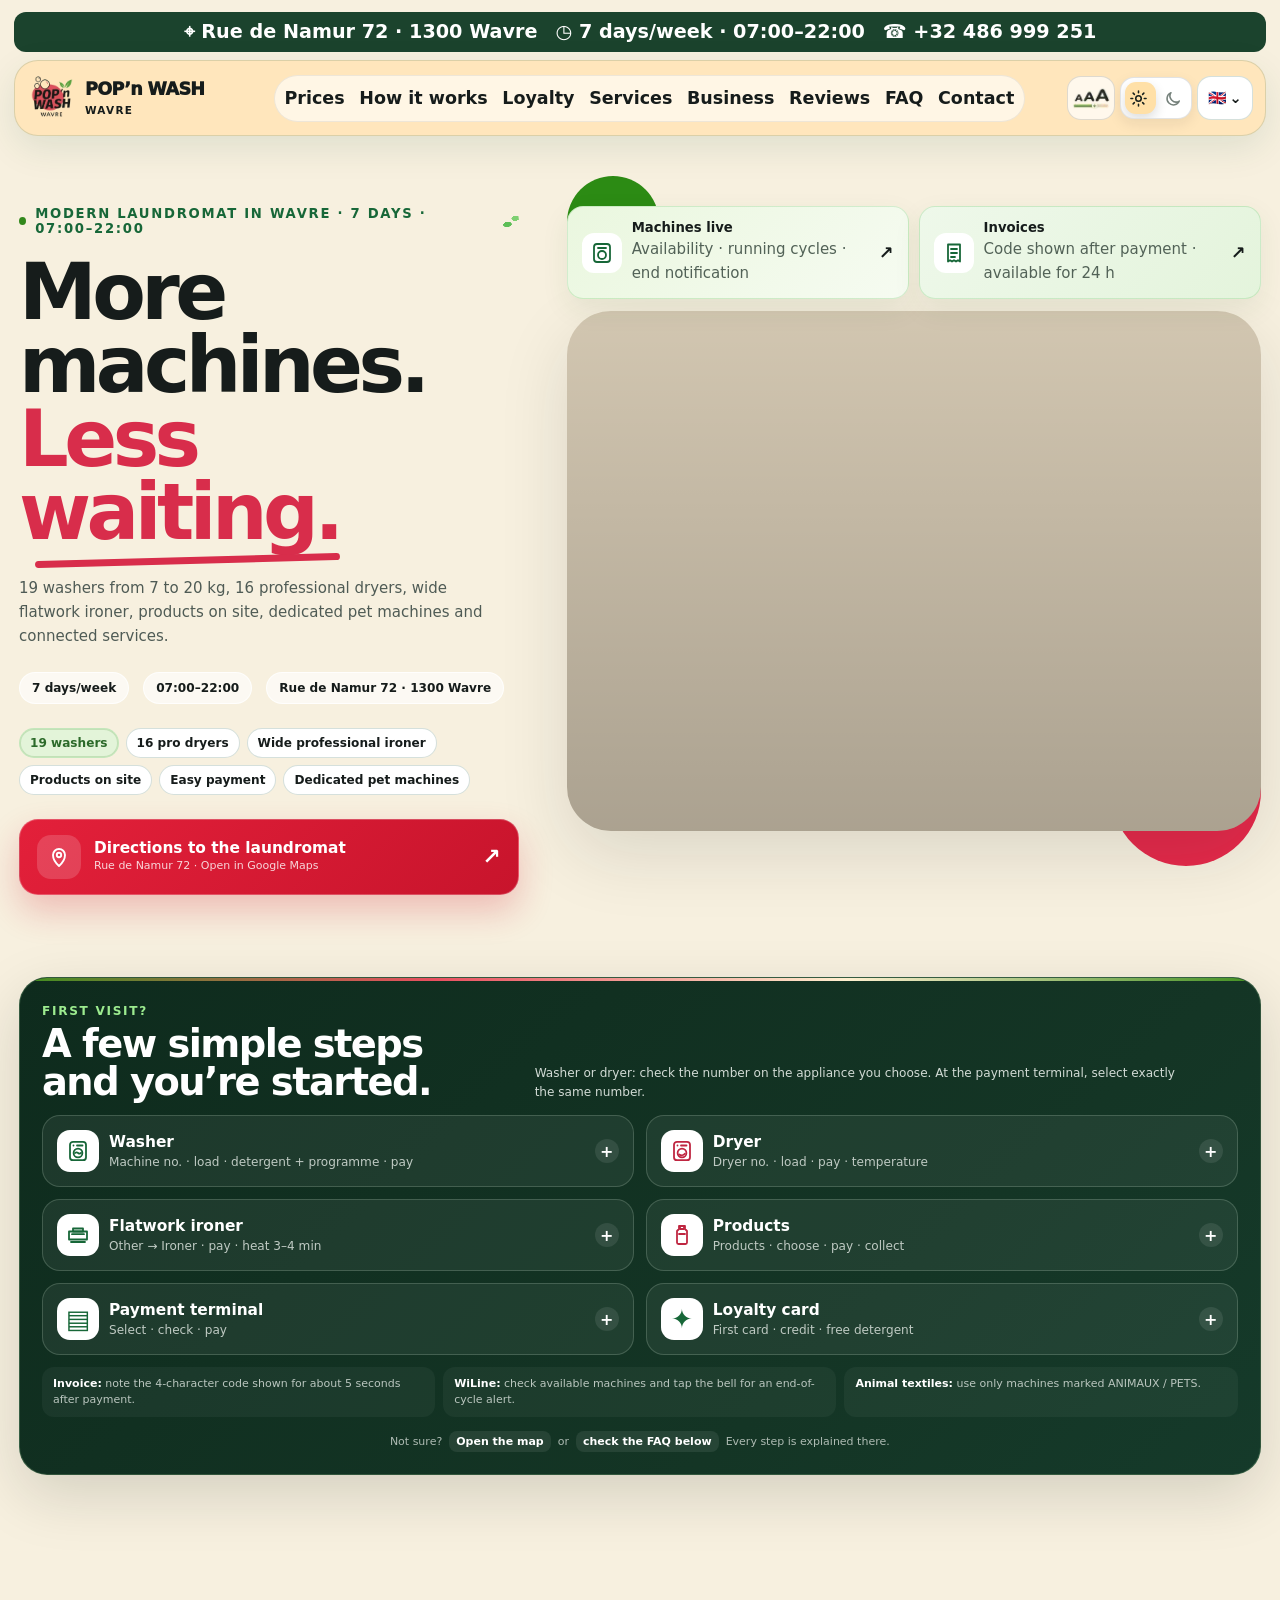
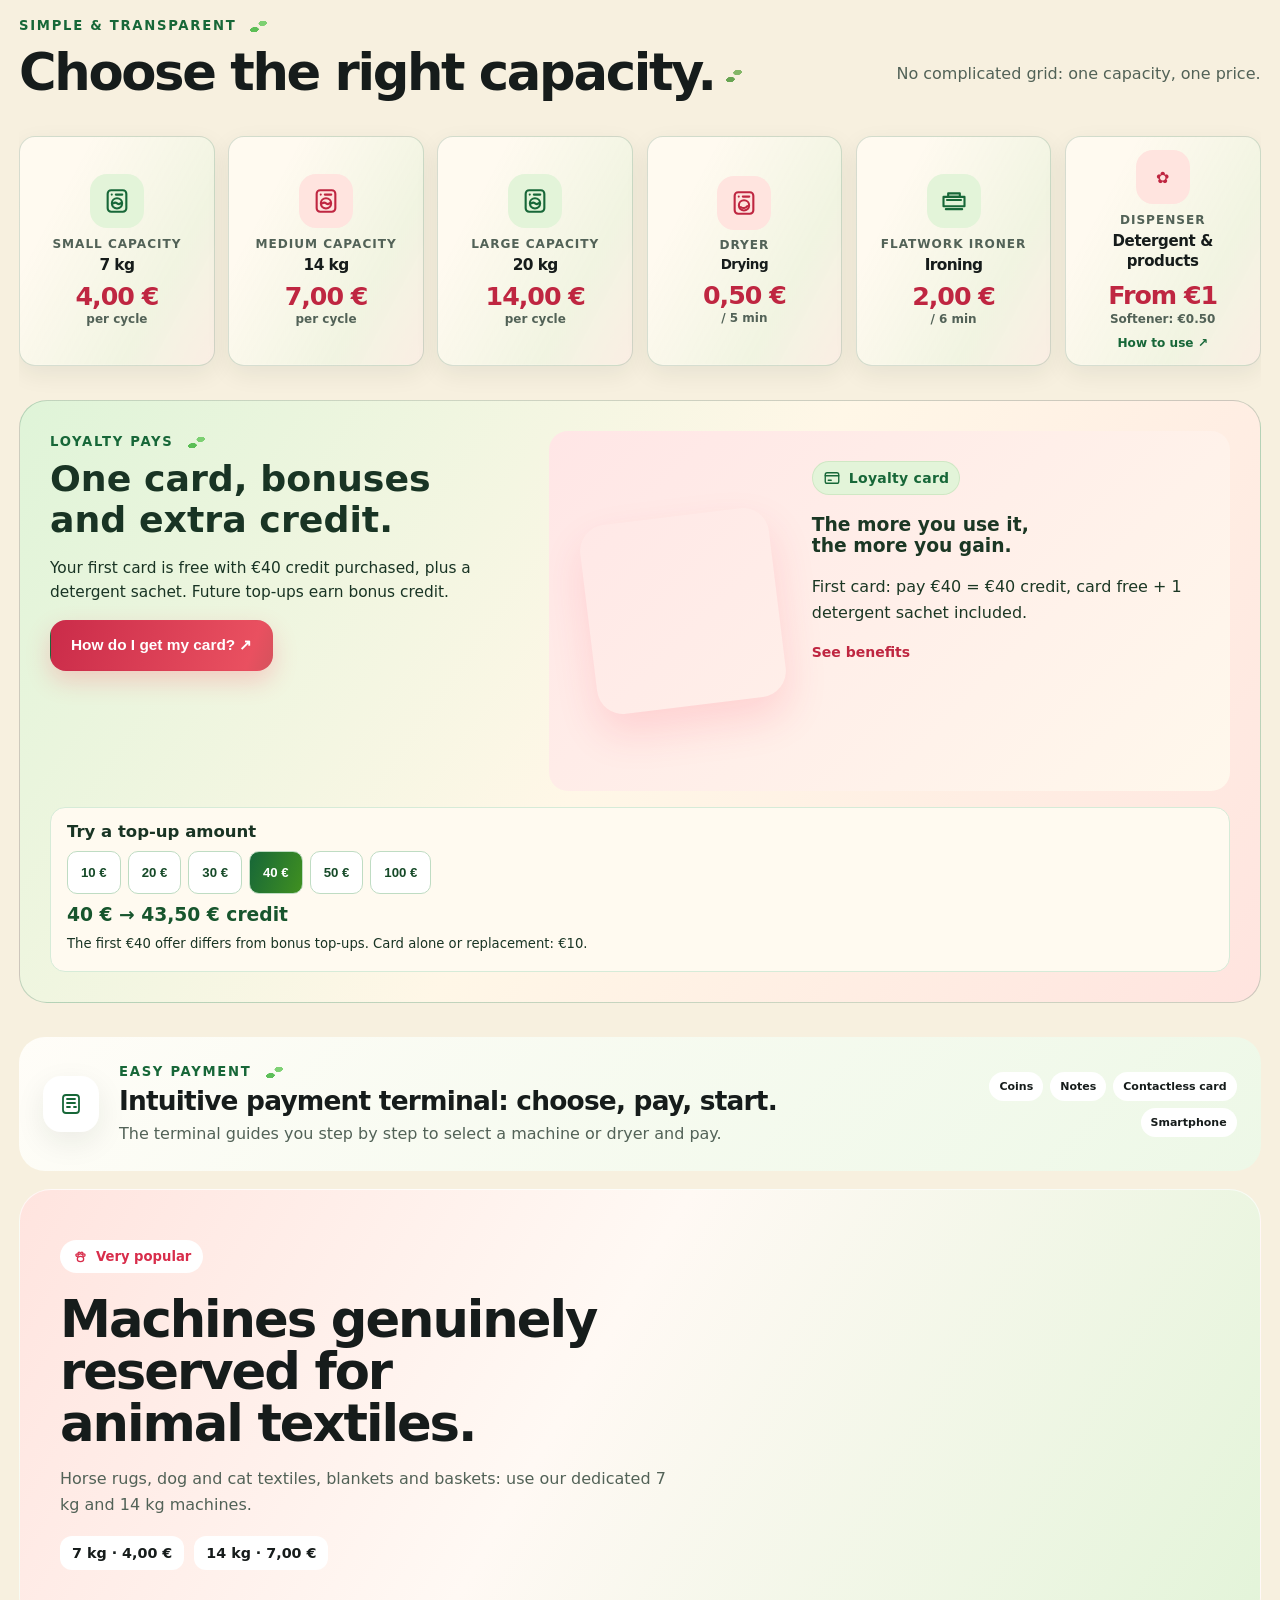
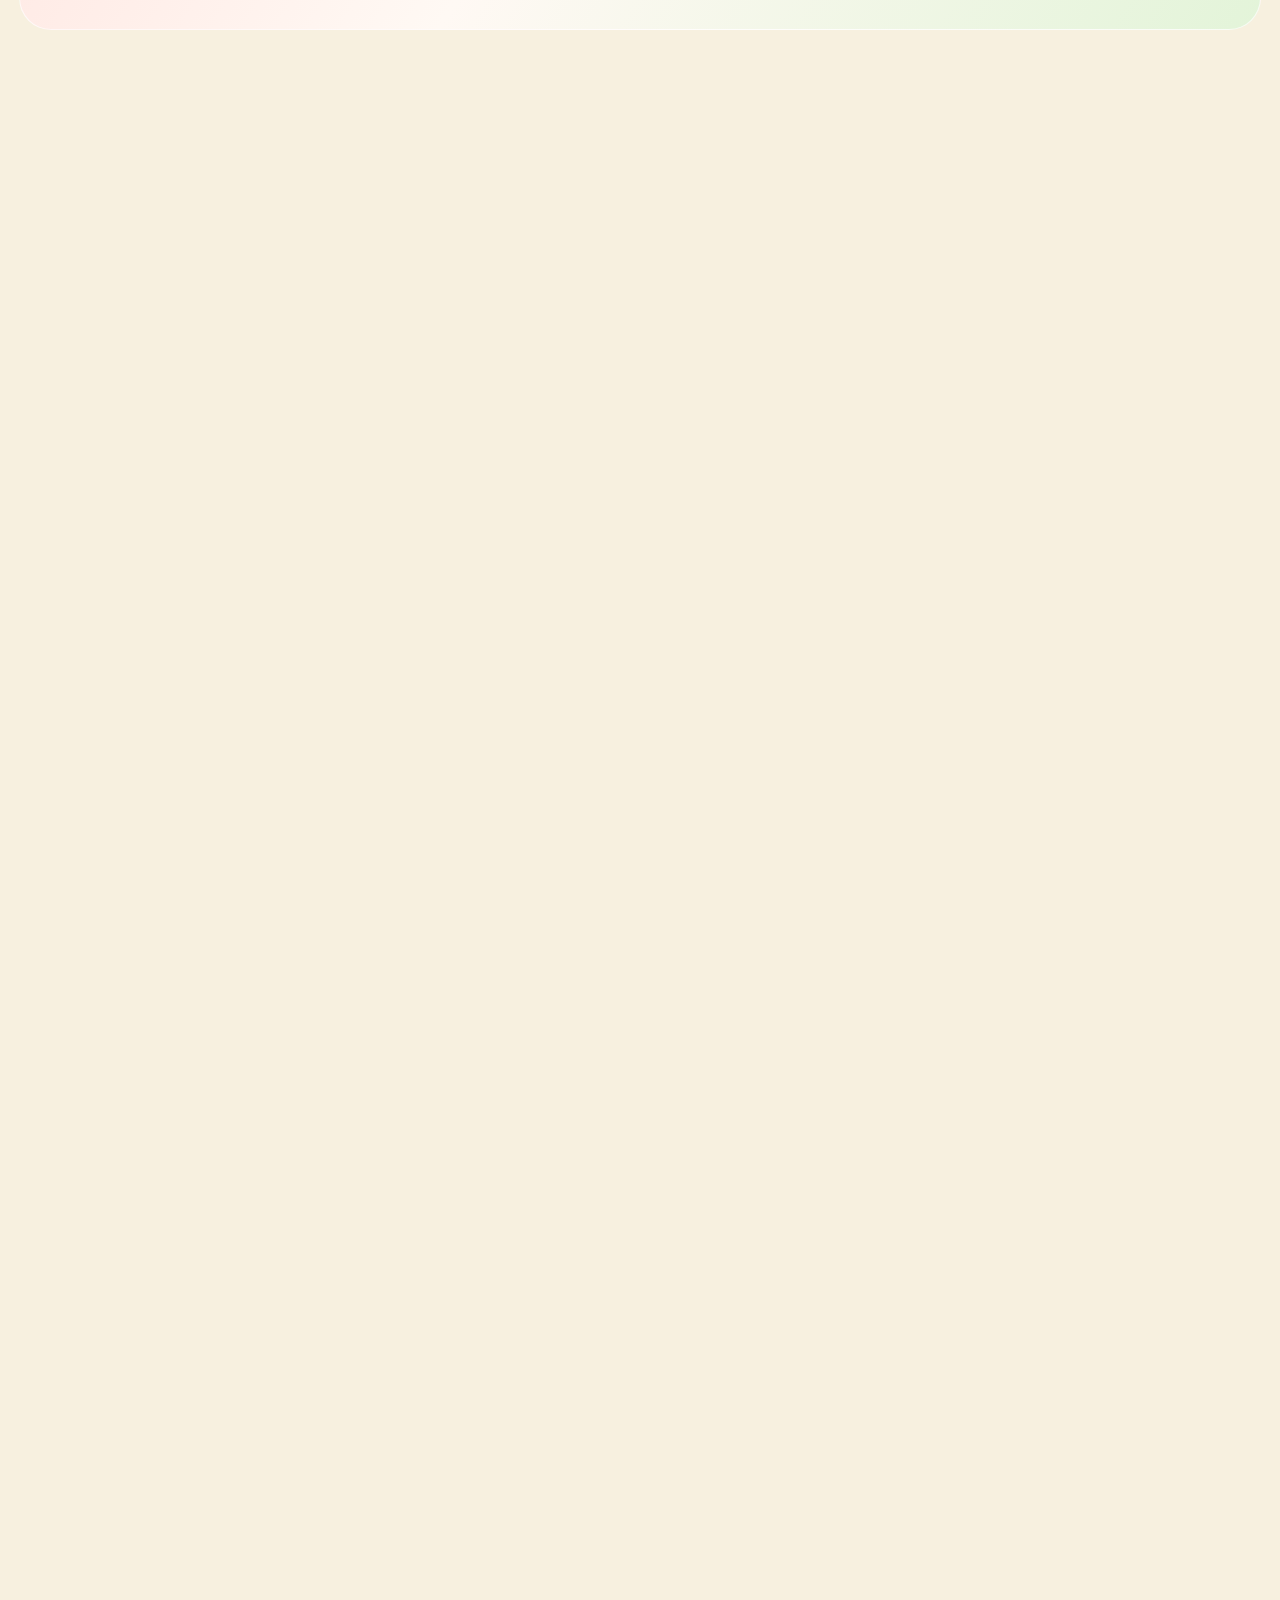
==== commit b8d5fe34: "Improve service Wi-Line photo and gallery captions" ====
--- a/index.html
+++ b/index.html
@@ -2342,7 +2342,7 @@
               <a href="https://status.wi-line.fr/82973c2800815407e4de7ffc45cd77b8" target="_blank" rel="noopener"><span data-i18n="invoice24">Facture · code valable 24 h</span><b>↗</b></a>
             </div>
           </div>
-          <div class="service-feature-media"><img src="assets/photos/laverie-wavre-vue-generale.webp" width="1600" height="1200" loading="lazy" decoding="async" alt="Vue générale intérieure de POP’n WASH, laverie automatique de Wavre avec lave-linge professionnels"></div>
+          <div class="service-feature-media"><img src="assets/photos/centrale-paiement-wiline.webp" width="1600" height="2133" loading="lazy" decoding="async" alt="Centrale de paiement connectée Wi-Line de POP’n WASH Wavre"></div>
         </article>
 
         <article class="service-feature reveal" data-delay="80">
@@ -2662,8 +2662,8 @@
 
     <section class="section section-shell pn-gallery-section" id="pn-photo-gallery" aria-label="Photos POP’n WASH Wavre">
       <div class="pn-gallery-heading"><span class="section-kicker">POP’n WASH · WAVRE</span><h2 id="pnGalleryTitle">La laverie en images</h2></div>
-      <div class="pn-gallery-grid"><figure class="pn-gallery-item"><img src="assets/photos/laverie-wavre-vue-generale.webp" width="1600" height="1200" alt="Vue générale des lave-linge et de la laverie POP’n WASH Wavre" loading="lazy" decoding="async"><figcaption>Accueil</figcaption></figure><figure class="pn-gallery-item"><img src="assets/photos/machines-a-laver-vue-panoramique.webp" width="1600" height="1200" alt="Rangée de lave-linge de la laverie automatique POP’n WASH Wavre" loading="lazy" decoding="async"><figcaption>Lavage</figcaption></figure><figure class="pn-gallery-item"><img src="assets/photos/sechoirs-professionnels-ipso.webp" width="1600" height="1200" alt="Rangée de séchoirs professionnels IPSO à POP’n WASH Wavre" loading="lazy" decoding="async"><figcaption>Sechage</figcaption></figure><figure class="pn-gallery-item"><img src="assets/photos/espace-coworking-vue-frontale.webp" width="1600" height="1200" alt="Espace coworking équipé de prises et places assises à Wavre" loading="lazy" decoding="async"><figcaption>Coworking</figcaption></figure><figure class="pn-gallery-item"><img src="assets/photos/casiers-bpost-bbox-wavre.webp" width="1600" height="1200" alt="Consignes à colis bpost bbox dans la laverie POP’n WASH Wavre" loading="lazy" decoding="async"><figcaption>Colis</figcaption></figure><figure class="pn-gallery-item"><img src="assets/photos/casiers-vinted-go-wavre.webp" width="1600" height="2133" alt="Consignes automatiques Vinted Go à POP’n WASH Wavre" loading="lazy" decoding="async"><figcaption>Colis</figcaption></figure><figure class="pn-gallery-item"><img src="assets/photos/facade-laverie-popnwash-wavre.webp" width="1600" height="1200" alt="Façade et entrée de la laverie POP’n WASH à Wavre" loading="lazy" decoding="async"><figcaption>Facade</figcaption></figure><figure class="pn-gallery-item"><img src="assets/photos/calandre-professionnelle-grande-largeur.webp" width="1600" height="1200" alt="Calandre professionnelle de repassage grande largeur à POP’n WASH Wavre" loading="lazy" decoding="async"><figcaption>Calandre</figcaption></figure><figure class="pn-gallery-item"><img src="assets/photos/machines-dediees-linge-animaux-7kg.webp" width="1600" height="1200" alt="Lave-linge réservés au linge des animaux 7 kg à Wavre" loading="lazy" decoding="async"><figcaption>Animaux</figcaption></figure></div>
-      <details class="pn-gallery-more"><summary id="pnGalleryMore">Découvrir toutes les photos</summary><div class="pn-gallery-grid"><figure class="pn-gallery-item"><img src="assets/photos/allee-lave-linge-et-colis.webp" width="1600" height="1040" alt="Allée des lave-linge depuis les casiers de colis POP’n WASH Wavre" loading="lazy" decoding="async"><figcaption>Lavage</figcaption></figure><figure class="pn-gallery-item"><img src="assets/photos/machine-a-laver-20kg.webp" width="1600" height="2133" alt="Lave-linge grande capacité 20 kg pour couettes à Wavre" loading="lazy" decoding="async"><figcaption>Lavage</figcaption></figure><figure class="pn-gallery-item"><img src="assets/photos/machine-animaux-14kg.webp" width="1600" height="2133" alt="Lave-linge de 14 kg réservé au linge des animaux POP’n WASH" loading="lazy" decoding="async"><figcaption>Animaux</figcaption></figure><figure class="pn-gallery-item"><img src="assets/photos/distributeur-lessive-et-produits.webp" width="1600" height="2133" alt="Distributeur de lessive et de produits de lavage POP’n WASH Wavre" loading="lazy" decoding="async"><figcaption>Produits</figcaption></figure><figure class="pn-gallery-item"><img src="assets/photos/centrale-paiement-wiline.webp" width="1600" height="2133" alt="Centrale de paiement Wi-Line de la laverie POP’n WASH" loading="lazy" decoding="async"><figcaption>Paiement</figcaption></figure><figure class="pn-gallery-item"><img src="assets/photos/lave-linge-20kg-allee.webp" width="1600" height="1200" alt="Grandes machines à laver et espace lavage à POP’n WASH Wavre" loading="lazy" decoding="async"><figcaption>Lavage</figcaption></figure><figure class="pn-gallery-item"><img src="assets/photos/sechoirs-espace-table-travail.webp" width="1600" height="1200" alt="Séchoirs et espace de travail dans la laverie Wavre" loading="lazy" decoding="async"><figcaption>Sechage</figcaption></figure><figure class="pn-gallery-item"><img src="assets/photos/coworking-comptoir-chaises.webp" width="1600" height="2133" alt="Grand comptoir de travail et chaises dans la laverie POP’n WASH" loading="lazy" decoding="async"><figcaption>Coworking</figcaption></figure><figure class="pn-gallery-item"><img src="assets/photos/espace-attente-bpost.webp" width="1600" height="1200" alt="Espace d’attente avec assises et consignes colis bpost à Wavre" loading="lazy" decoding="async"><figcaption>Services</figcaption></figure><figure class="pn-gallery-item"><img src="assets/photos/espace-services-paiement-produits-colis.webp" width="1600" height="1200" alt="Espace services avec centrale de paiement, lessive et consignes à Wavre" loading="lazy" decoding="async"><figcaption>Services</figcaption></figure><figure class="pn-gallery-item"><img src="assets/photos/sechoirs-professionnels-et-casiers-vinted.webp" width="1600" height="1200" alt="Allée des séchoirs professionnels et casiers Vinted Go à Wavre" loading="lazy" decoding="async"><figcaption>Sechage</figcaption></figure><figure class="pn-gallery-item"><img src="assets/photos/espace-coworking-perspective.webp" width="1600" height="2133" alt="Bureau coworking à côté des séchoirs de la laverie Wavre" loading="lazy" decoding="async"><figcaption>Coworking</figcaption></figure><figure class="pn-gallery-item"><img src="assets/photos/affiche-espace-coworking.webp" width="1600" height="2133" alt="Signalétique de l’espace coworking POP’n WASH" loading="lazy" decoding="async"><figcaption>Coworking</figcaption></figure><figure class="pn-gallery-item"><img src="assets/photos/boite-a-idees-popnwash.webp" width="1600" height="1200" alt="Boîte à idées des clients de la laverie POP’n WASH Wavre" loading="lazy" decoding="async"><figcaption>Services</figcaption></figure></div></details>
+      <div class="pn-gallery-grid"><figure class="pn-gallery-item"><img src="assets/photos/laverie-wavre-vue-generale.webp" width="1600" height="1200" alt="Vue générale des lave-linge et de la laverie POP’n WASH Wavre" loading="lazy" decoding="async"><figcaption>Accueil</figcaption></figure><figure class="pn-gallery-item"><img src="assets/photos/machines-a-laver-vue-panoramique.webp" width="1600" height="1200" alt="Rangée de lave-linge de la laverie automatique POP’n WASH Wavre" loading="lazy" decoding="async"><figcaption>Lavage</figcaption></figure><figure class="pn-gallery-item"><img src="assets/photos/sechoirs-professionnels-ipso.webp" width="1600" height="1200" alt="Rangée de séchoirs professionnels IPSO à POP’n WASH Wavre" loading="lazy" decoding="async"><figcaption>Séchage</figcaption></figure><figure class="pn-gallery-item"><img src="assets/photos/espace-coworking-vue-frontale.webp" width="1600" height="1200" alt="Espace coworking équipé de prises et places assises à Wavre" loading="lazy" decoding="async"><figcaption>Coworking</figcaption></figure><figure class="pn-gallery-item"><img src="assets/photos/casiers-bpost-bbox-wavre.webp" width="1600" height="1200" alt="Consignes à colis bpost bbox dans la laverie POP’n WASH Wavre" loading="lazy" decoding="async"><figcaption>Colis</figcaption></figure><figure class="pn-gallery-item"><img src="assets/photos/casiers-vinted-go-wavre.webp" width="1600" height="2133" alt="Consignes automatiques Vinted Go à POP’n WASH Wavre" loading="lazy" decoding="async"><figcaption>Colis</figcaption></figure><figure class="pn-gallery-item"><img src="assets/photos/facade-laverie-popnwash-wavre.webp" width="1600" height="1200" alt="Façade et entrée de la laverie POP’n WASH à Wavre" loading="lazy" decoding="async"><figcaption>Façade</figcaption></figure><figure class="pn-gallery-item"><img src="assets/photos/calandre-professionnelle-grande-largeur.webp" width="1600" height="1200" alt="Calandre professionnelle de repassage grande largeur à POP’n WASH Wavre" loading="lazy" decoding="async"><figcaption>Calandre</figcaption></figure><figure class="pn-gallery-item"><img src="assets/photos/machines-dediees-linge-animaux-7kg.webp" width="1600" height="1200" alt="Lave-linge réservés au linge des animaux 7 kg à Wavre" loading="lazy" decoding="async"><figcaption>Animaux</figcaption></figure></div>
+      <details class="pn-gallery-more"><summary id="pnGalleryMore">Découvrir toutes les photos</summary><div class="pn-gallery-grid"><figure class="pn-gallery-item"><img src="assets/photos/allee-lave-linge-et-colis.webp" width="1600" height="1040" alt="Allée des lave-linge depuis les casiers de colis POP’n WASH Wavre" loading="lazy" decoding="async"><figcaption>Lavage</figcaption></figure><figure class="pn-gallery-item"><img src="assets/photos/machine-a-laver-20kg.webp" width="1600" height="2133" alt="Lave-linge grande capacité 20 kg pour couettes à Wavre" loading="lazy" decoding="async"><figcaption>Lavage</figcaption></figure><figure class="pn-gallery-item"><img src="assets/photos/machine-animaux-14kg.webp" width="1600" height="2133" alt="Lave-linge de 14 kg réservé au linge des animaux POP’n WASH" loading="lazy" decoding="async"><figcaption>Animaux</figcaption></figure><figure class="pn-gallery-item"><img src="assets/photos/distributeur-lessive-et-produits.webp" width="1600" height="2133" alt="Distributeur de lessive et de produits de lavage POP’n WASH Wavre" loading="lazy" decoding="async"><figcaption>Produits</figcaption></figure><figure class="pn-gallery-item"><img src="assets/photos/centrale-paiement-wiline.webp" width="1600" height="2133" alt="Centrale de paiement Wi-Line de la laverie POP’n WASH" loading="lazy" decoding="async"><figcaption>Paiement</figcaption></figure><figure class="pn-gallery-item"><img src="assets/photos/lave-linge-20kg-allee.webp" width="1600" height="1200" alt="Grandes machines à laver et espace lavage à POP’n WASH Wavre" loading="lazy" decoding="async"><figcaption>Lavage</figcaption></figure><figure class="pn-gallery-item"><img src="assets/photos/sechoirs-espace-table-travail.webp" width="1600" height="1200" alt="Séchoirs et espace de travail dans la laverie Wavre" loading="lazy" decoding="async"><figcaption>Séchage</figcaption></figure><figure class="pn-gallery-item"><img src="assets/photos/coworking-comptoir-chaises.webp" width="1600" height="2133" alt="Grand comptoir de travail et chaises dans la laverie POP’n WASH" loading="lazy" decoding="async"><figcaption>Coworking</figcaption></figure><figure class="pn-gallery-item"><img src="assets/photos/espace-attente-bpost.webp" width="1600" height="1200" alt="Espace d’attente avec assises et consignes colis bpost à Wavre" loading="lazy" decoding="async"><figcaption>Services</figcaption></figure><figure class="pn-gallery-item"><img src="assets/photos/espace-services-paiement-produits-colis.webp" width="1600" height="1200" alt="Espace services avec centrale de paiement, lessive et consignes à Wavre" loading="lazy" decoding="async"><figcaption>Services</figcaption></figure><figure class="pn-gallery-item"><img src="assets/photos/sechoirs-professionnels-et-casiers-vinted.webp" width="1600" height="1200" alt="Allée des séchoirs professionnels et casiers Vinted Go à Wavre" loading="lazy" decoding="async"><figcaption>Séchage</figcaption></figure><figure class="pn-gallery-item"><img src="assets/photos/espace-coworking-perspective.webp" width="1600" height="2133" alt="Bureau coworking à côté des séchoirs de la laverie Wavre" loading="lazy" decoding="async"><figcaption>Coworking</figcaption></figure><figure class="pn-gallery-item"><img src="assets/photos/affiche-espace-coworking.webp" width="1600" height="2133" alt="Signalétique de l’espace coworking POP’n WASH" loading="lazy" decoding="async"><figcaption>Coworking</figcaption></figure><figure class="pn-gallery-item"><img src="assets/photos/boite-a-idees-popnwash.webp" width="1600" height="1200" alt="Boîte à idées des clients de la laverie POP’n WASH Wavre" loading="lazy" decoding="async"><figcaption>Services</figcaption></figure></div></details>
     </section>
     <section class="section section-shell reviews-section" id="reviews">
       <div class="section-heading reveal"><div><span class="section-kicker">Google</span><h2 data-i18n="reviewsTitle">Ils parlent de POP'n WASH.</h2></div><a class="text-link" href="https://www.google.com/maps/search/?api=1&query=POP%27n%20WASH%20Wavre&query_place_id=ChIJ616yFqB9wUcRf55Cp9uBEM0" target="_blank" rel="noopener"><span data-i18n="allReviews">Voir tous les avis</span> ↗</a></div>
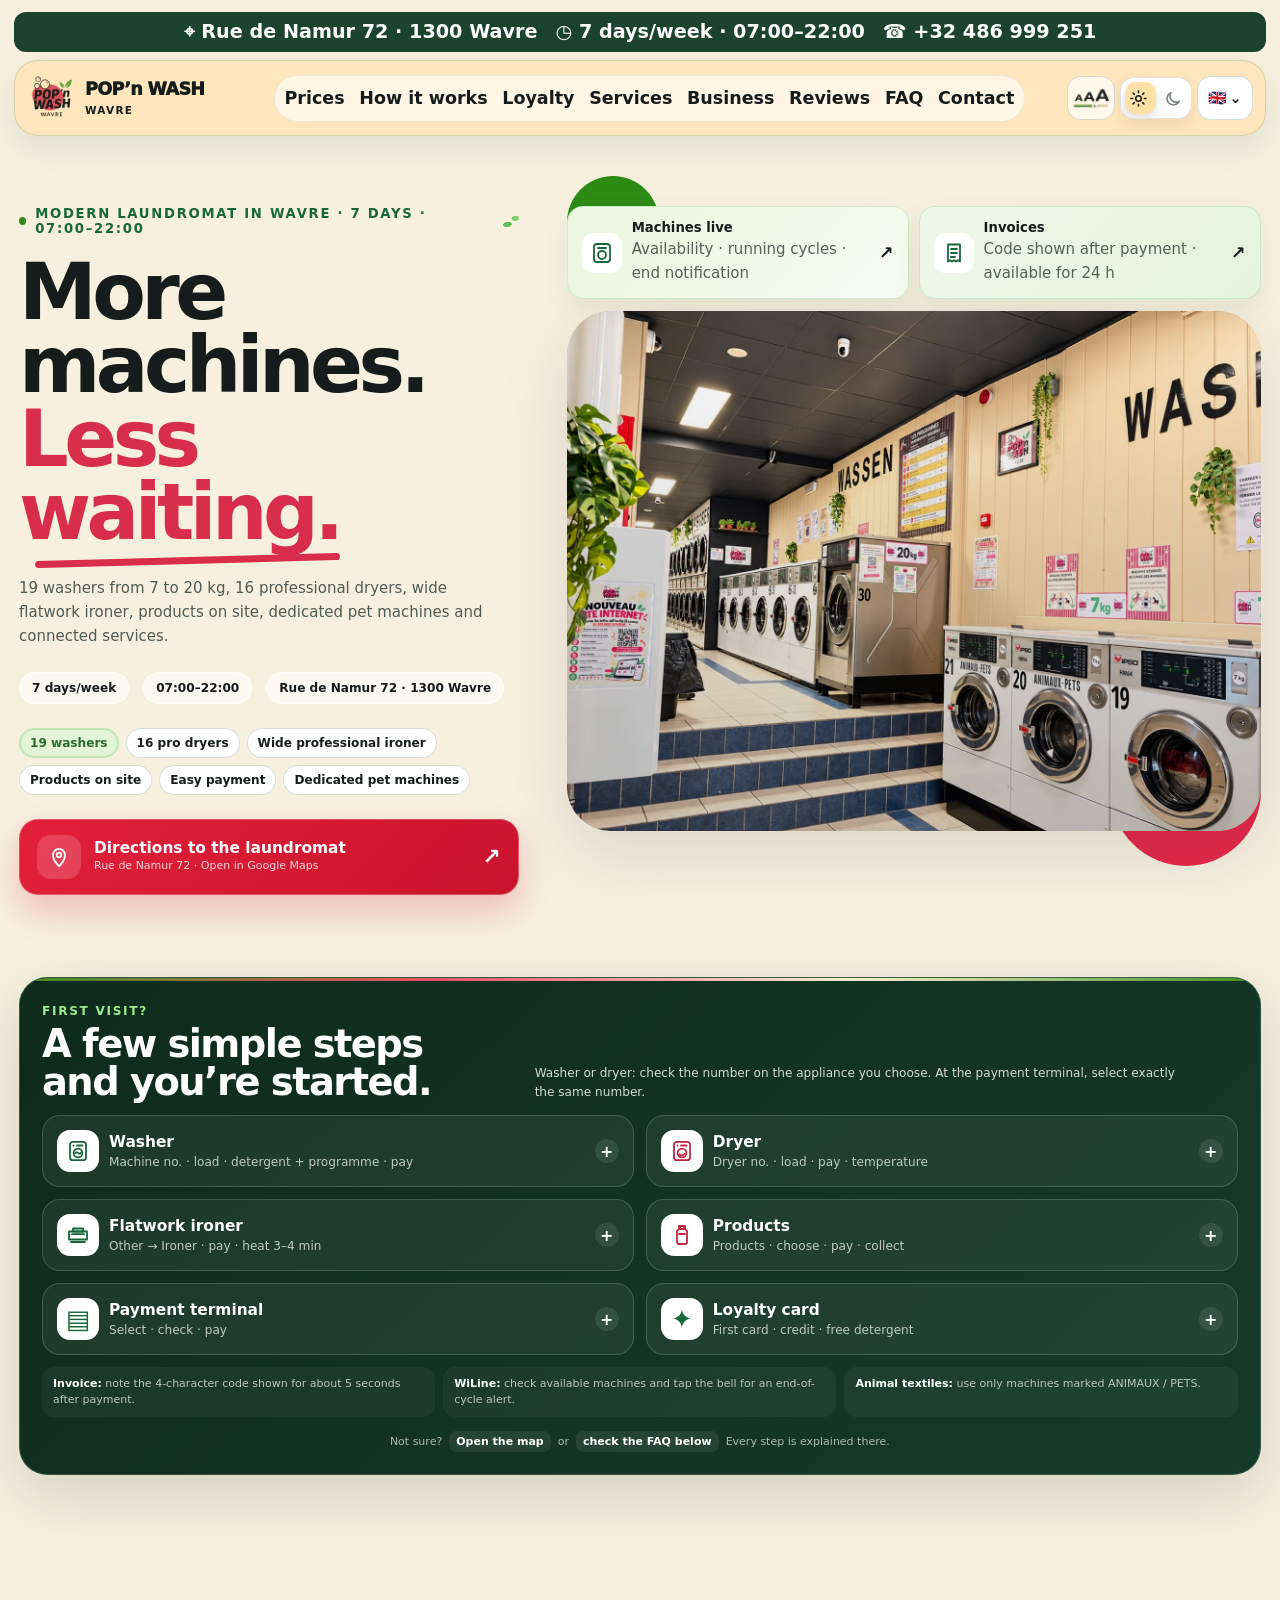
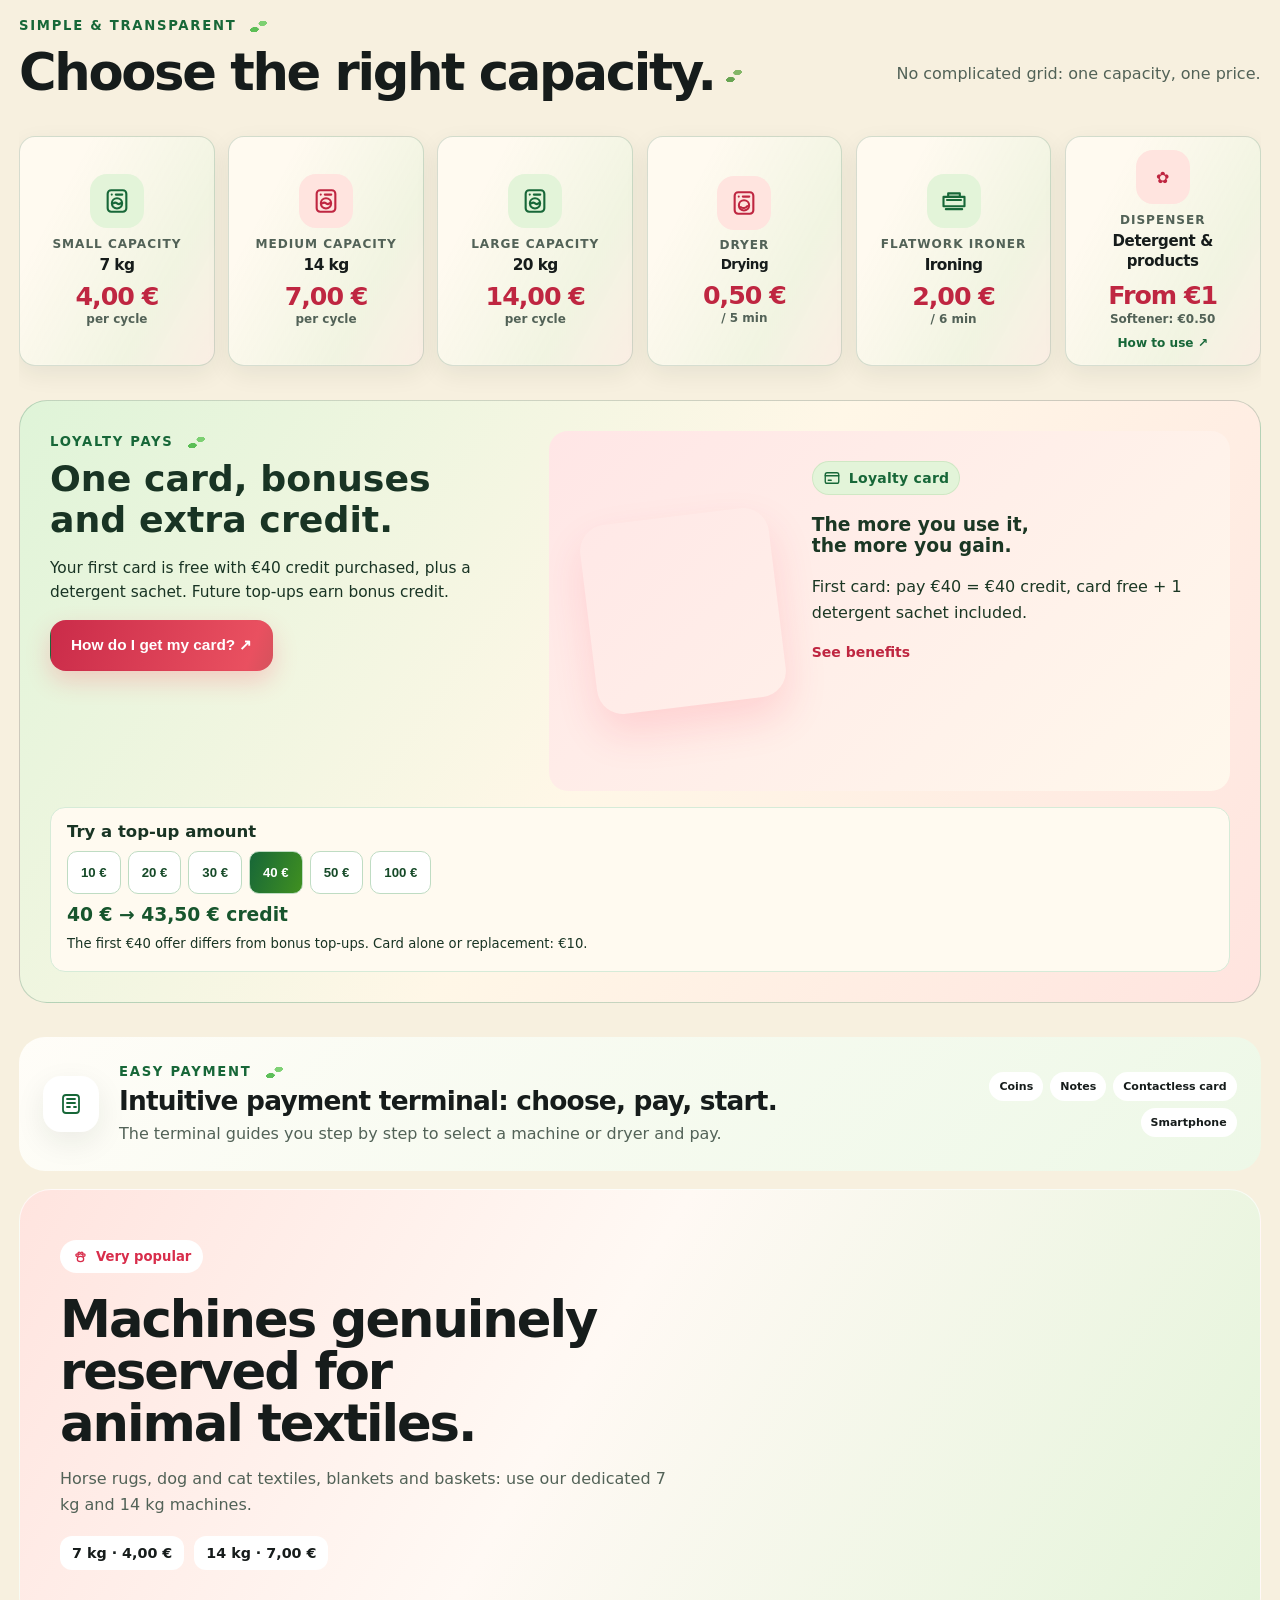
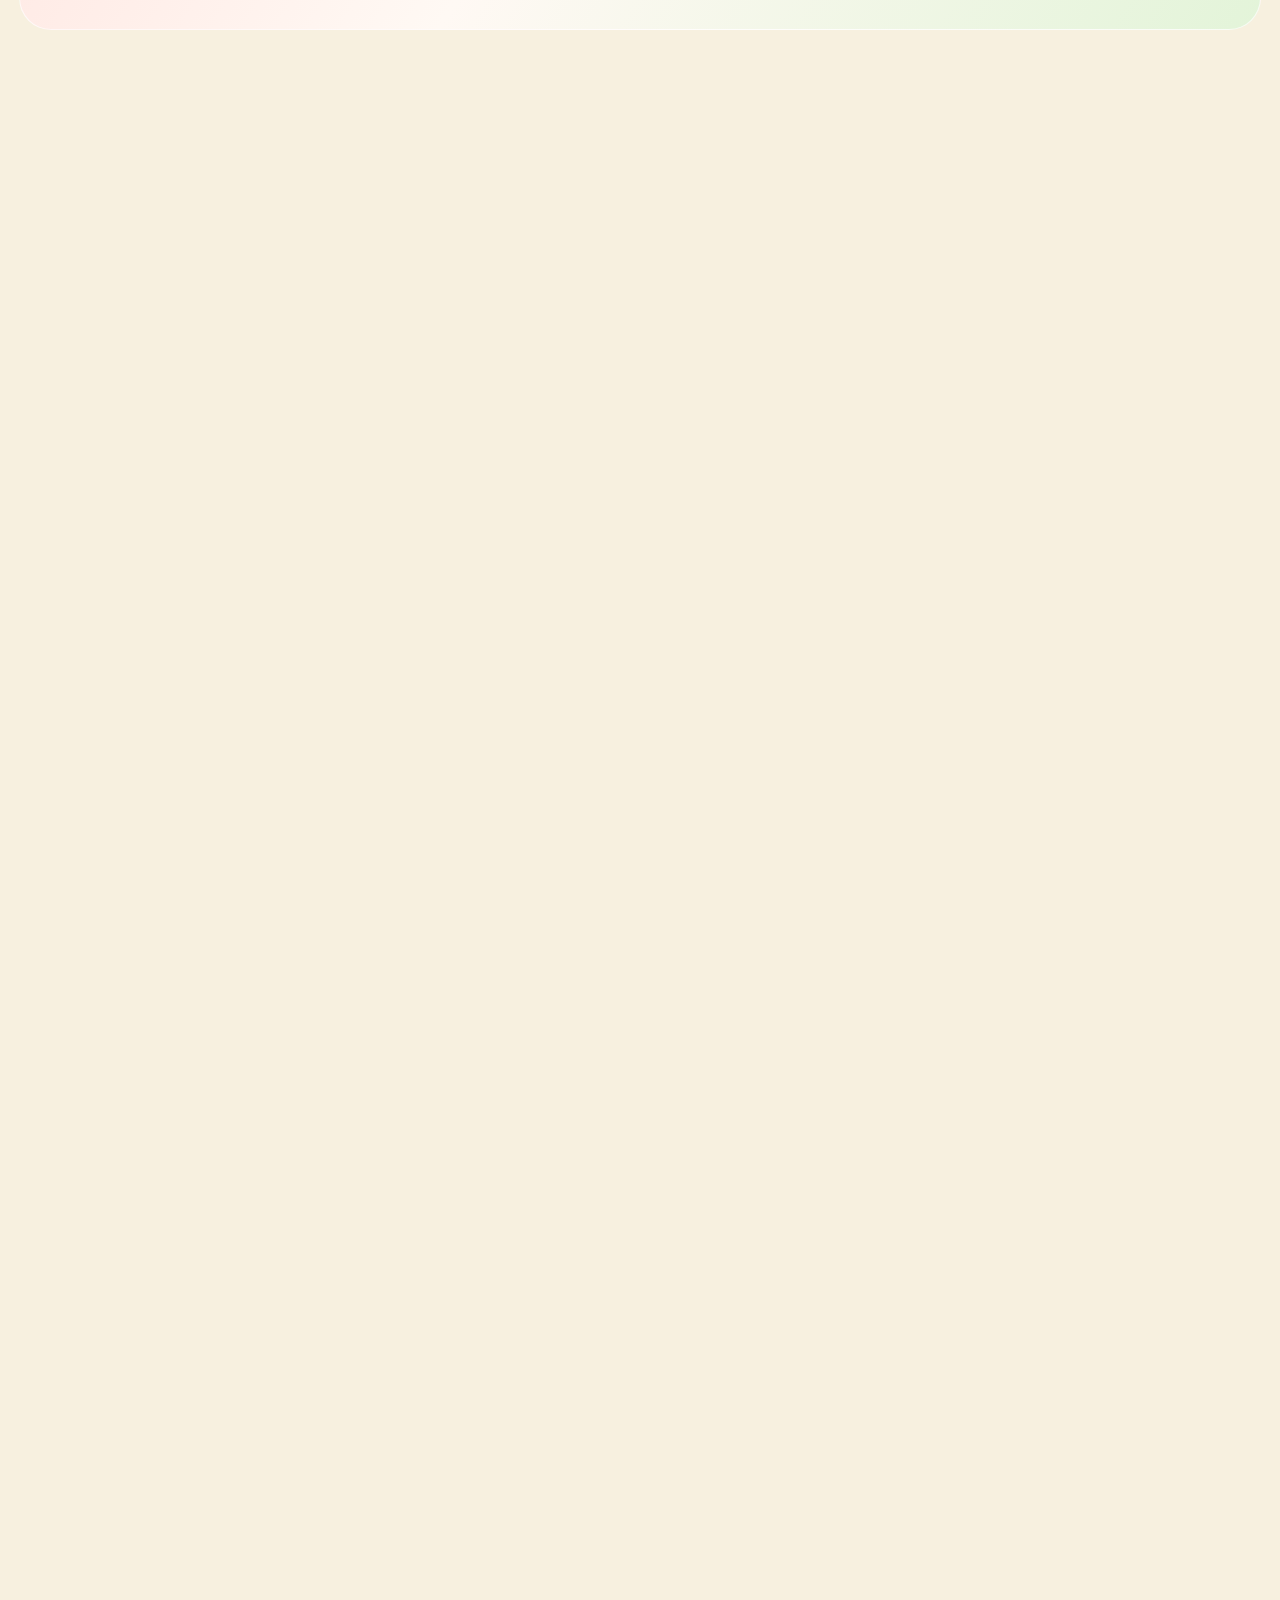
==== commit 218546ed: "Photo QA: prevent cropping of gallery and Vinted/Wi-Line portrait photos" ====
--- a/index.html
+++ b/index.html
@@ -1984,7 +1984,7 @@
 .pn-gallery-heading{margin:0 0 24px}.pn-gallery-heading h2{font-size:clamp(30px,3.5vw,48px);letter-spacing:-.04em;margin:8px 0 0}
 .pn-gallery-grid{display:grid;grid-template-columns:repeat(3,minmax(0,1fr));gap:16px}
 .pn-gallery-item{margin:0;position:relative;border-radius:20px;overflow:hidden;aspect-ratio:4/3;background:var(--card);box-shadow:0 8px 26px rgba(0,0,0,.09)}
-.pn-gallery-item img{width:100%;height:100%;display:block;object-fit:cover;transition:transform .35s ease}
+.pn-gallery-item img{width:100%;height:100%;display:block;object-fit:contain;background:#eee8da;transition:transform .35s ease}
 .pn-gallery-item:hover img{transform:scale(1.035)}
 .pn-gallery-item figcaption{position:absolute;left:12px;bottom:12px;padding:6px 11px;background:rgba(255,255,255,.92);color:#26302b;font-size:12px;font-weight:800;border-radius:8px}
 .pn-gallery-more{margin-top:22px}.pn-gallery-more summary{cursor:pointer;display:block;max-width:max-content;margin:0 auto 22px;padding:12px 22px;border:1px solid var(--line);border-radius:999px;background:var(--card);font-weight:800;text-align:center;color:var(--ink)}
@@ -2000,6 +2000,20 @@
   <link rel="stylesheet" href="floating-preferences.css?v=20261010a" />
   <link rel="stylesheet" href="header-ux.css?v=header-130-icons-20261010" />
   <link rel="stylesheet" href="pop-r12-targeted.css?v=products-animations-centering-20261011" />
+
+  <!-- Keep every machine number, locker inscription, and portrait fully visible -->
+  <style id="pnw-photos-no-crop">
+    .pn-gallery-item img,
+    .service-feature-media img[src*="centrale-paiement-wiline.webp"],
+    .parcel-photos img[src*="casiers-vinted-go-wavre.webp"]{
+      object-fit:contain!important;
+      object-position:center center!important;
+      background:#eee8da;
+    }
+    html[data-theme="dark"] .pn-gallery-item img,
+    html[data-theme="dark"] .service-feature-media img[src*="centrale-paiement-wiline.webp"],
+    html[data-theme="dark"] .parcel-photos img[src*="casiers-vinted-go-wavre.webp"]{background:#292d2a}
+  </style>
 </head>
 <body>
   <div class="page-noise" aria-hidden="true"></div>
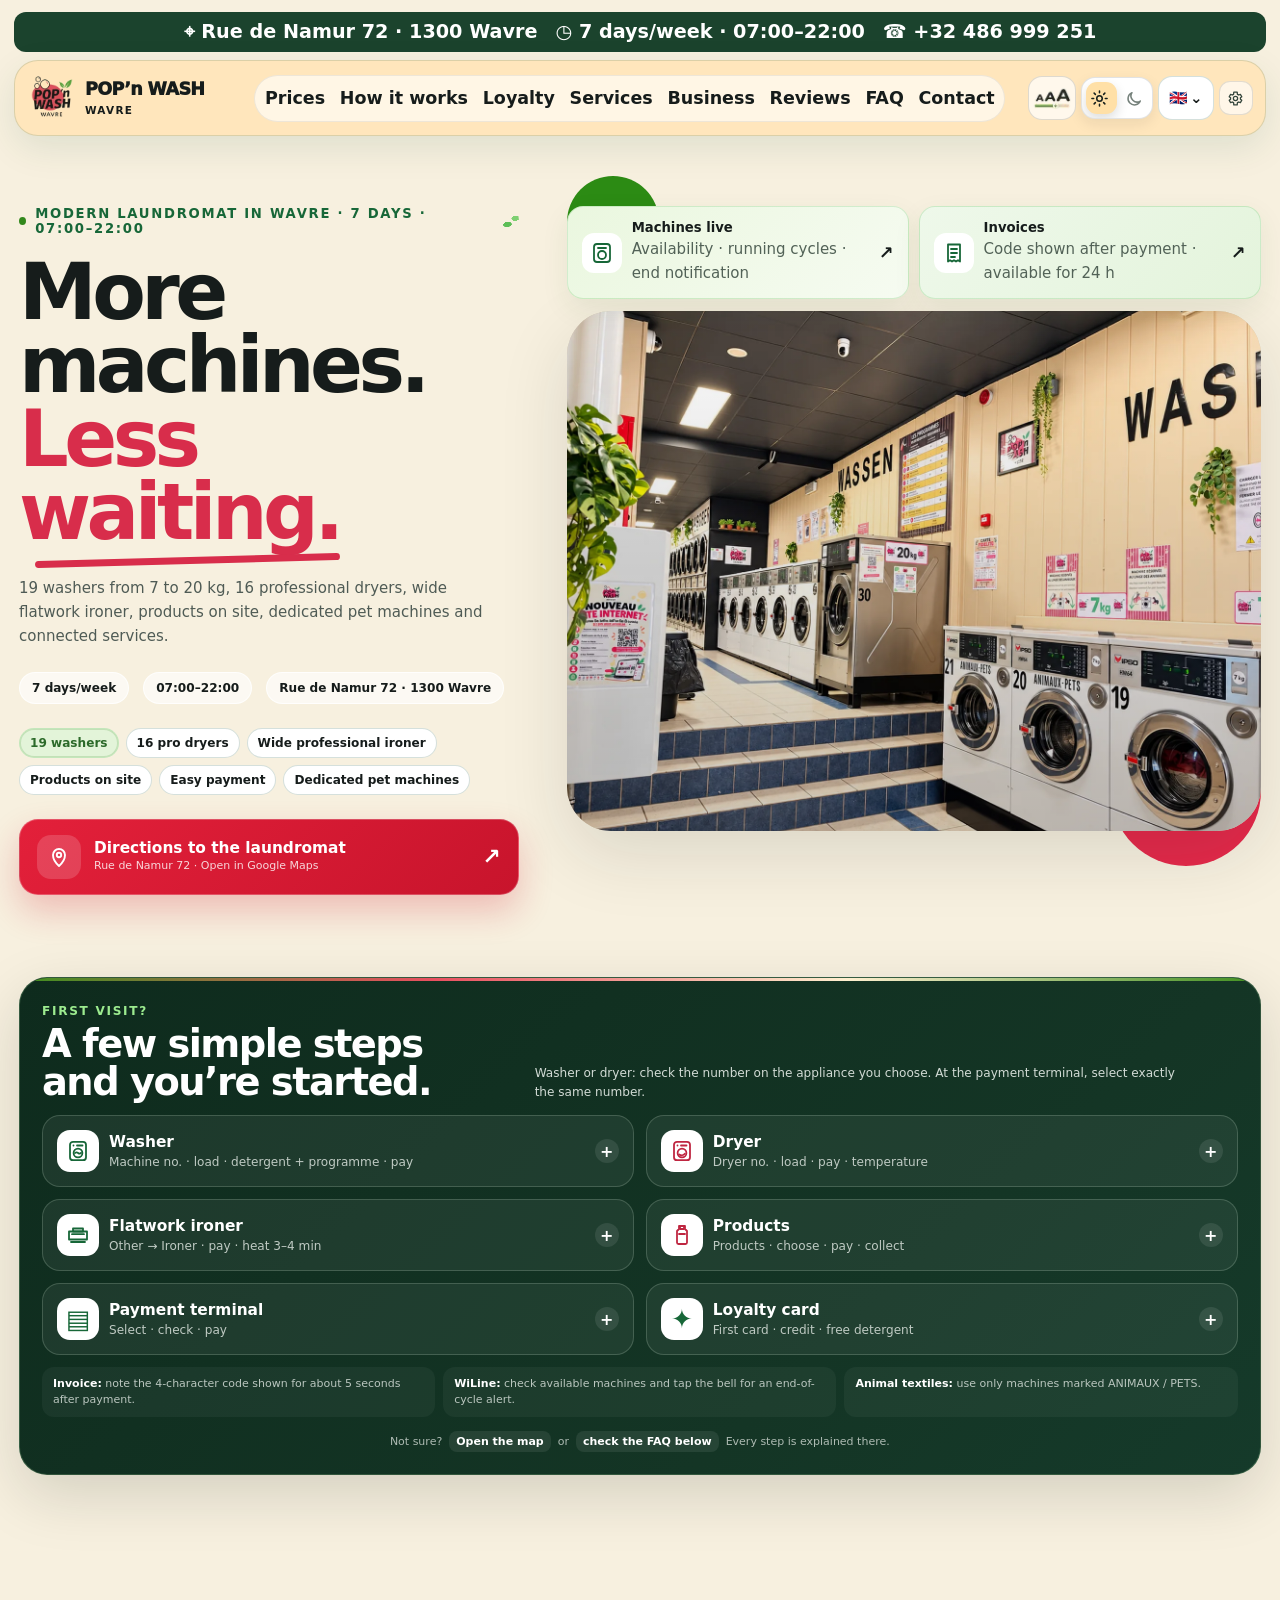
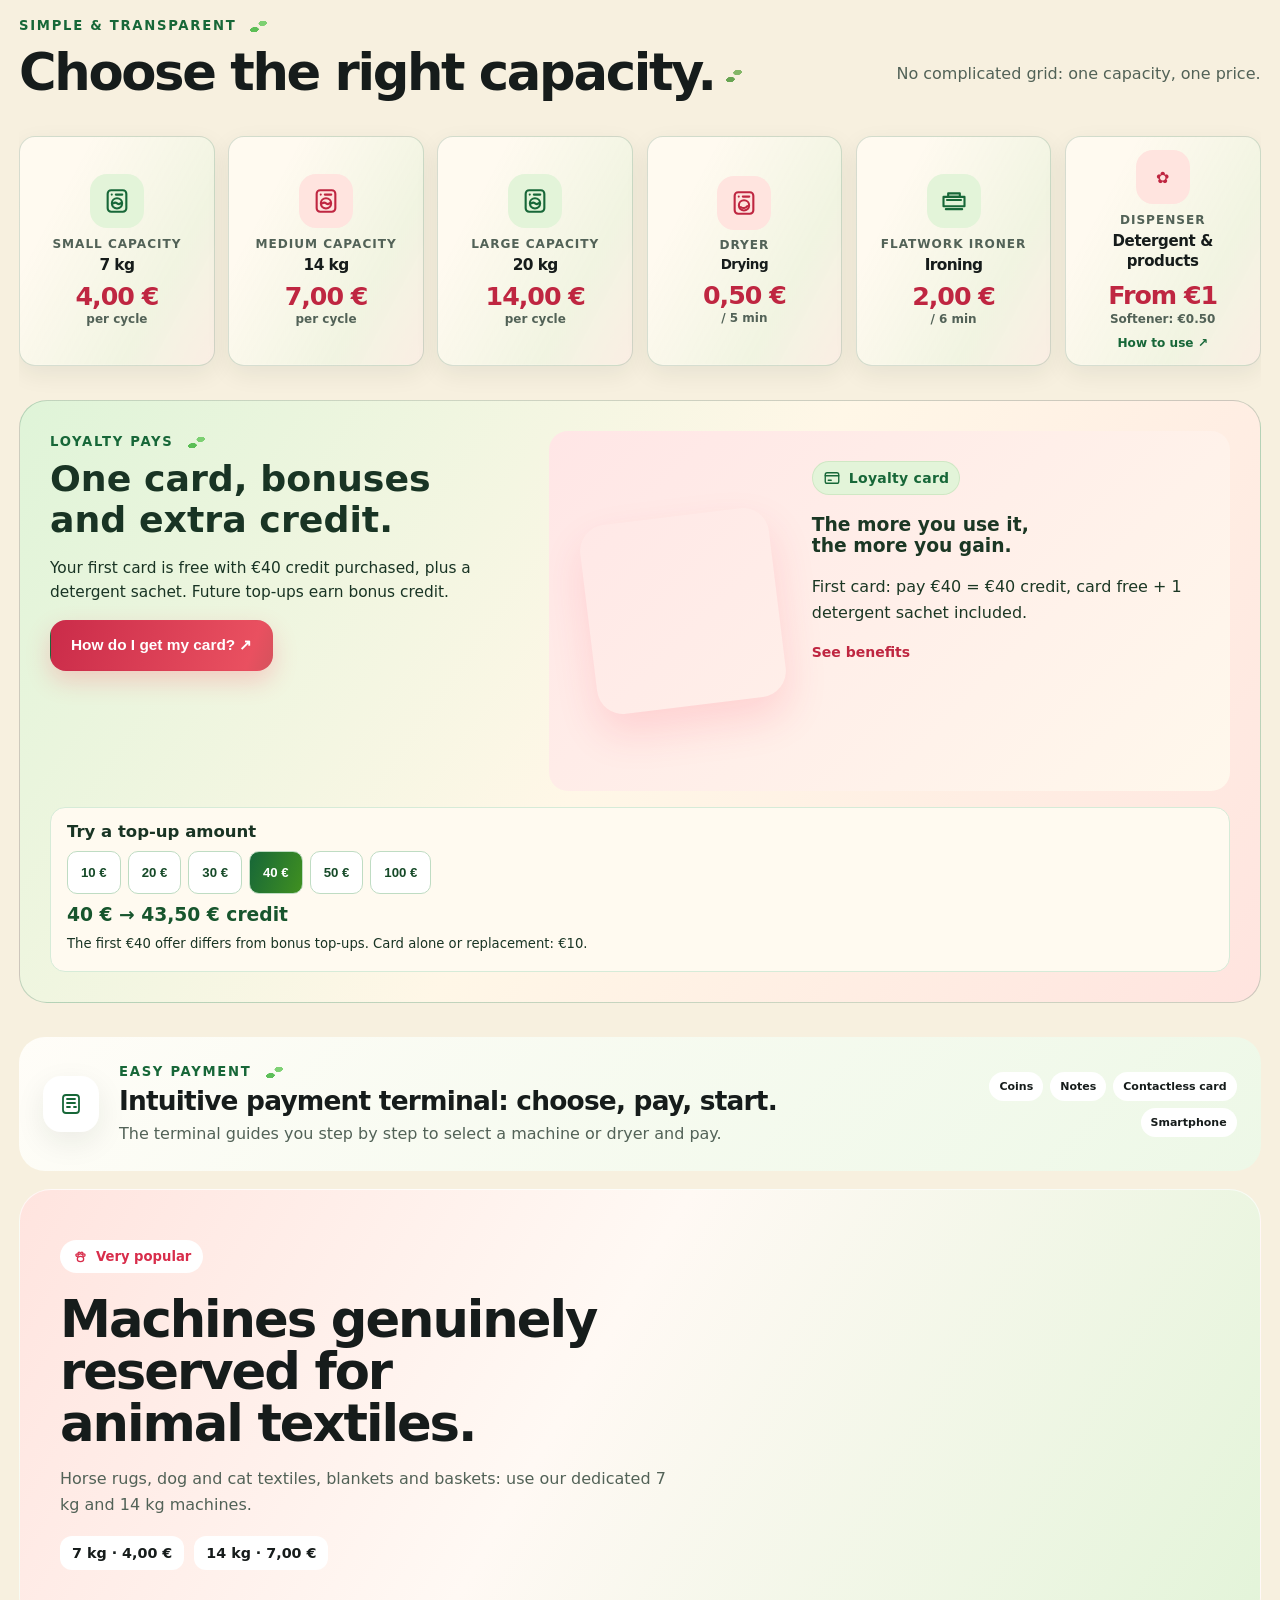
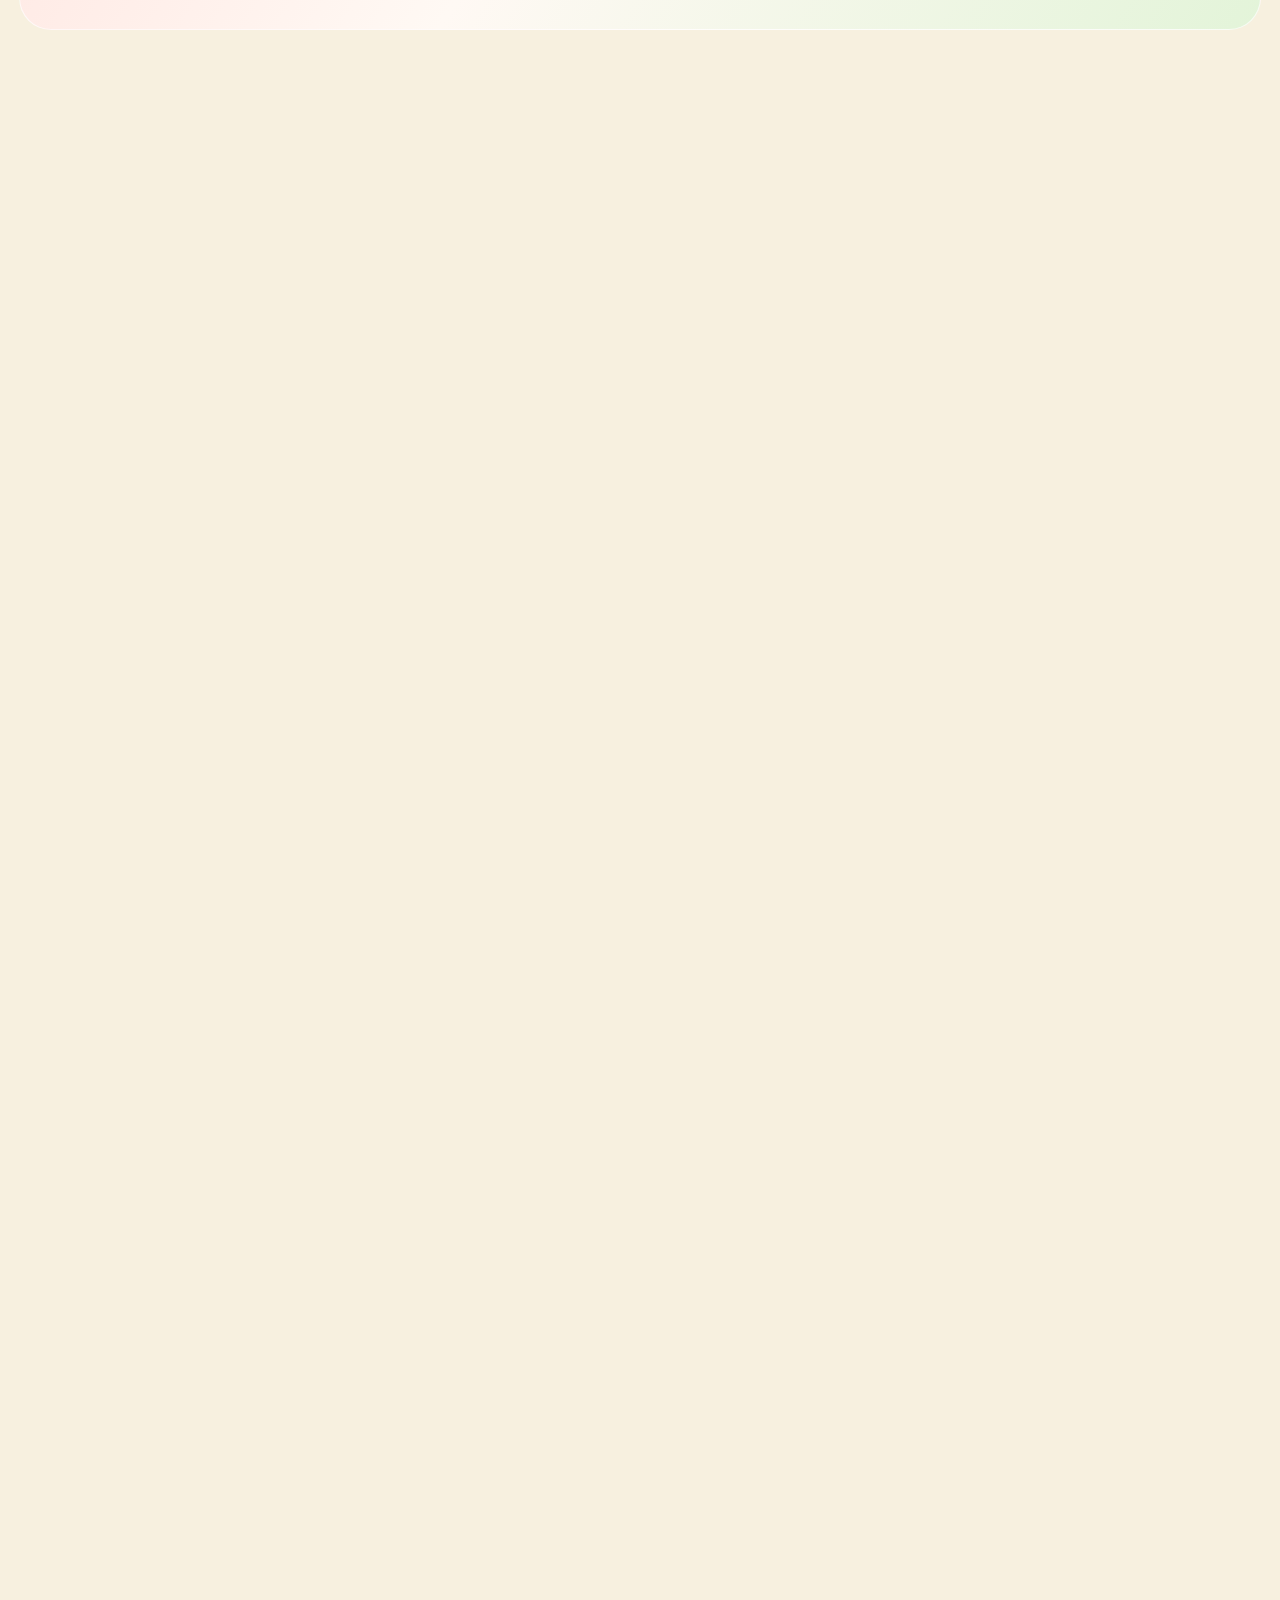
==== commit 81687f89: "Préparer un raccourci Maintenance discret et accessible" ====
--- a/index.html
+++ b/index.html
@@ -2013,7 +2013,16 @@
     html[data-theme="dark"] .pn-gallery-item img,
     html[data-theme="dark"] .service-feature-media img[src*="centrale-paiement-wiline.webp"],
     html[data-theme="dark"] .parcel-photos img[src*="casiers-vinted-go-wavre.webp"]{background:#292d2a}
-  </style>
+  
+/* Private maintenance shortcut — stage only until the protected app is live. */
+.maintenance-link{display:inline-flex;align-items:center;justify-content:center;flex:0 0 34px;width:34px;height:34px;border-radius:11px;border:1px solid rgba(22,28,27,.12);color:#33443b;background:rgba(255,255,255,.65);text-decoration:none;transition:background .2s ease,box-shadow .2s ease}
+.maintenance-link:hover{background:#fff;box-shadow:0 4px 15px rgba(22,28,27,.12)}
+.maintenance-link:focus-visible{outline:3px solid #239452;outline-offset:3px}
+.maintenance-link svg{display:block;width:17px;height:17px}
+.visually-hidden{position:absolute!important;width:1px;height:1px;padding:0;margin:-1px;overflow:hidden;clip:rect(0,0,0,0);white-space:nowrap;border:0}
+@media(max-width:600px){.maintenance-link{flex-basis:30px;width:30px;height:30px;border-radius:9px}.maintenance-link svg{width:15px;height:15px}}
+@media(prefers-reduced-motion:reduce){.maintenance-link{transition:none}}
+</style>
 </head>
 <body>
   <div class="page-noise" aria-hidden="true"></div>
@@ -2102,6 +2111,7 @@
         </div>
       </div>
       <button type="button" class="menu-button" id="menuButton" aria-controls="mobileMenu" aria-label="Parcourir les rubriques" aria-expanded="false"><span aria-hidden="true"></span><span aria-hidden="true"></span><span aria-hidden="true"></span><span class="menu-caption" aria-hidden="true">Parcourir</span></button>
+      <a class="maintenance-link" href="https://maintenance.popnwash.be/" aria-label="Maintenance POP’n WASH — espace privé" title="Maintenance · Accès privé"><svg viewBox="0 0 24 24" fill="none" stroke="currentColor" stroke-width="1.8" stroke-linecap="round" stroke-linejoin="round" aria-hidden="true" focusable="false"><circle cx="12" cy="12" r="3"/><path d="M19 12a7 7 0 0 0-.1-1l2-1.5-2-3.4-2.4 1a7 7 0 0 0-1.8-1L14.4 3h-4.8l-.3 3.1a7 7 0 0 0-1.8 1l-2.4-1-2 3.4 2 1.5a7 7 0 0 0 0 2l-2 1.5 2 3.4 2.4-1a7 7 0 0 0 1.8 1L9.6 21h4.8l.3-3.1a7 7 0 0 0 1.8-1l2.4 1 2-3.4-2-1.5a7 7 0 0 0 .1-1z"/></svg><span class="visually-hidden">Maintenance</span></a>
     </div>
   </header>
 
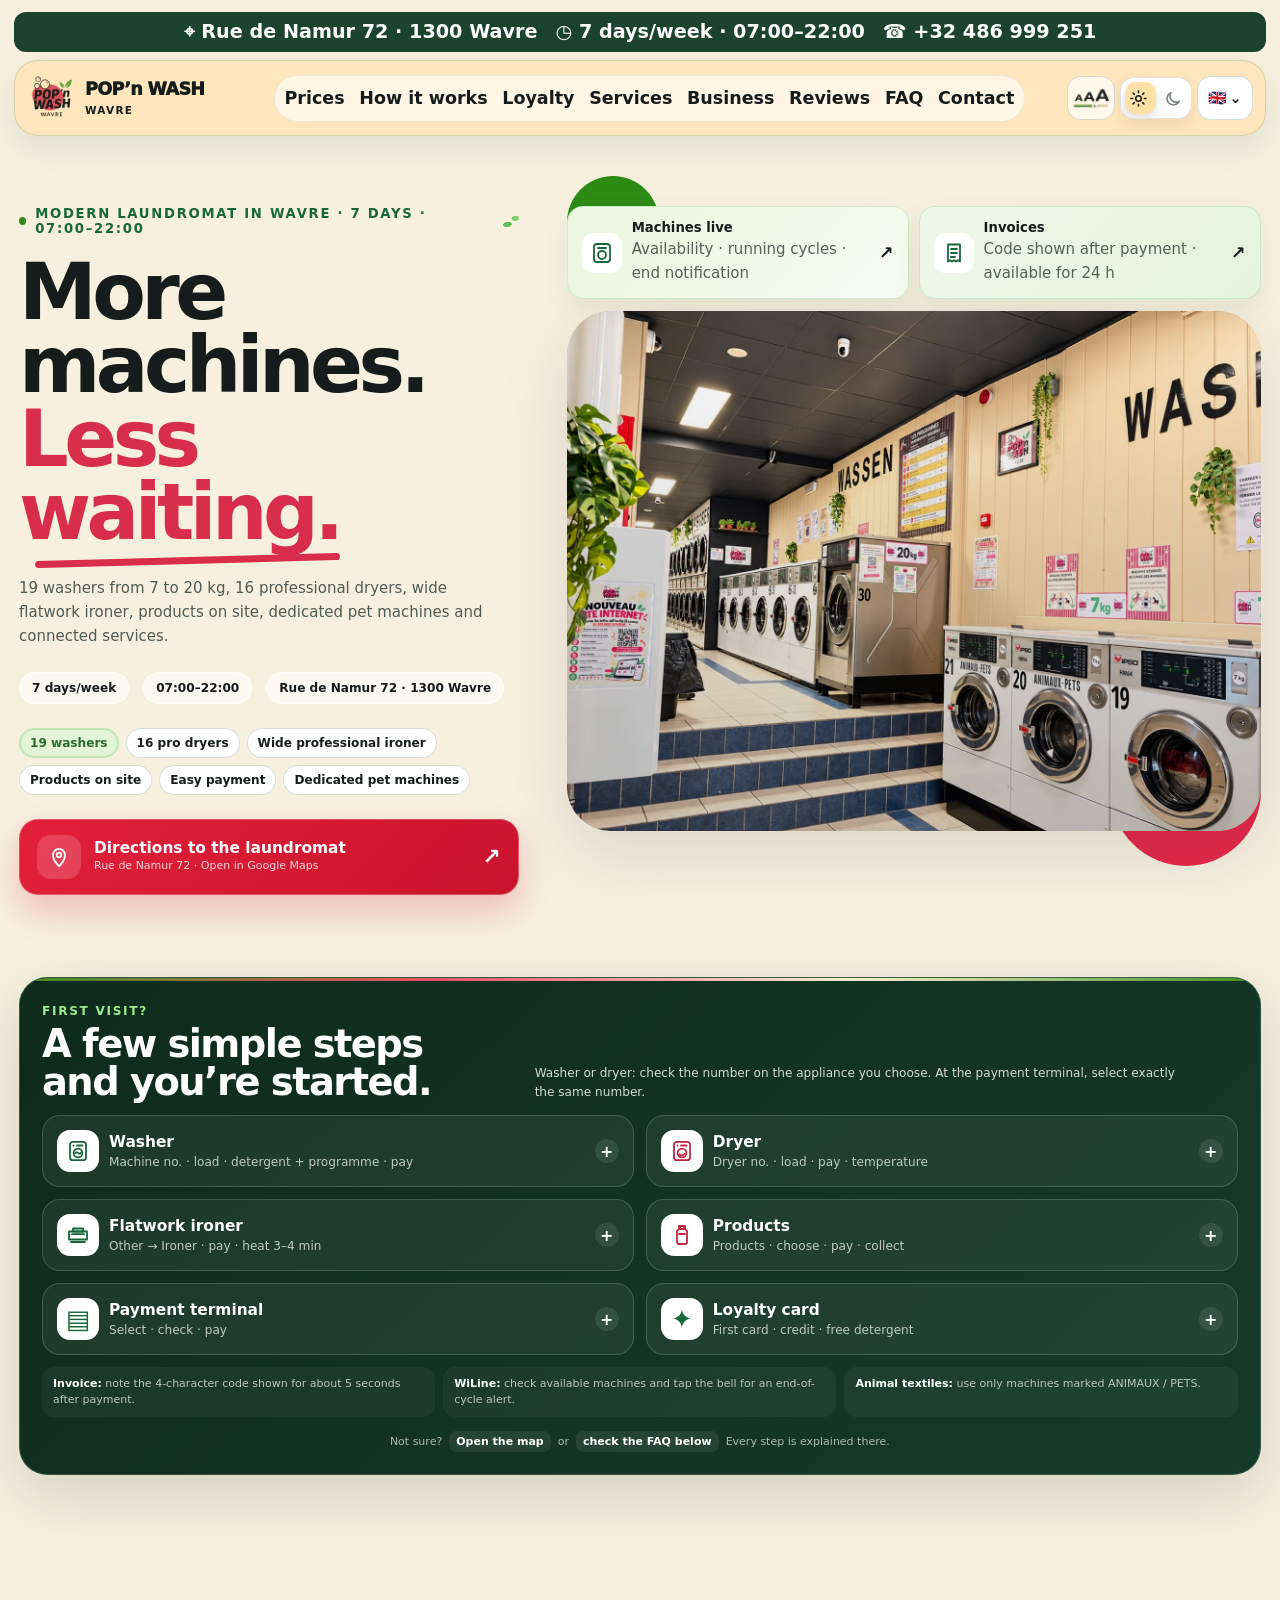
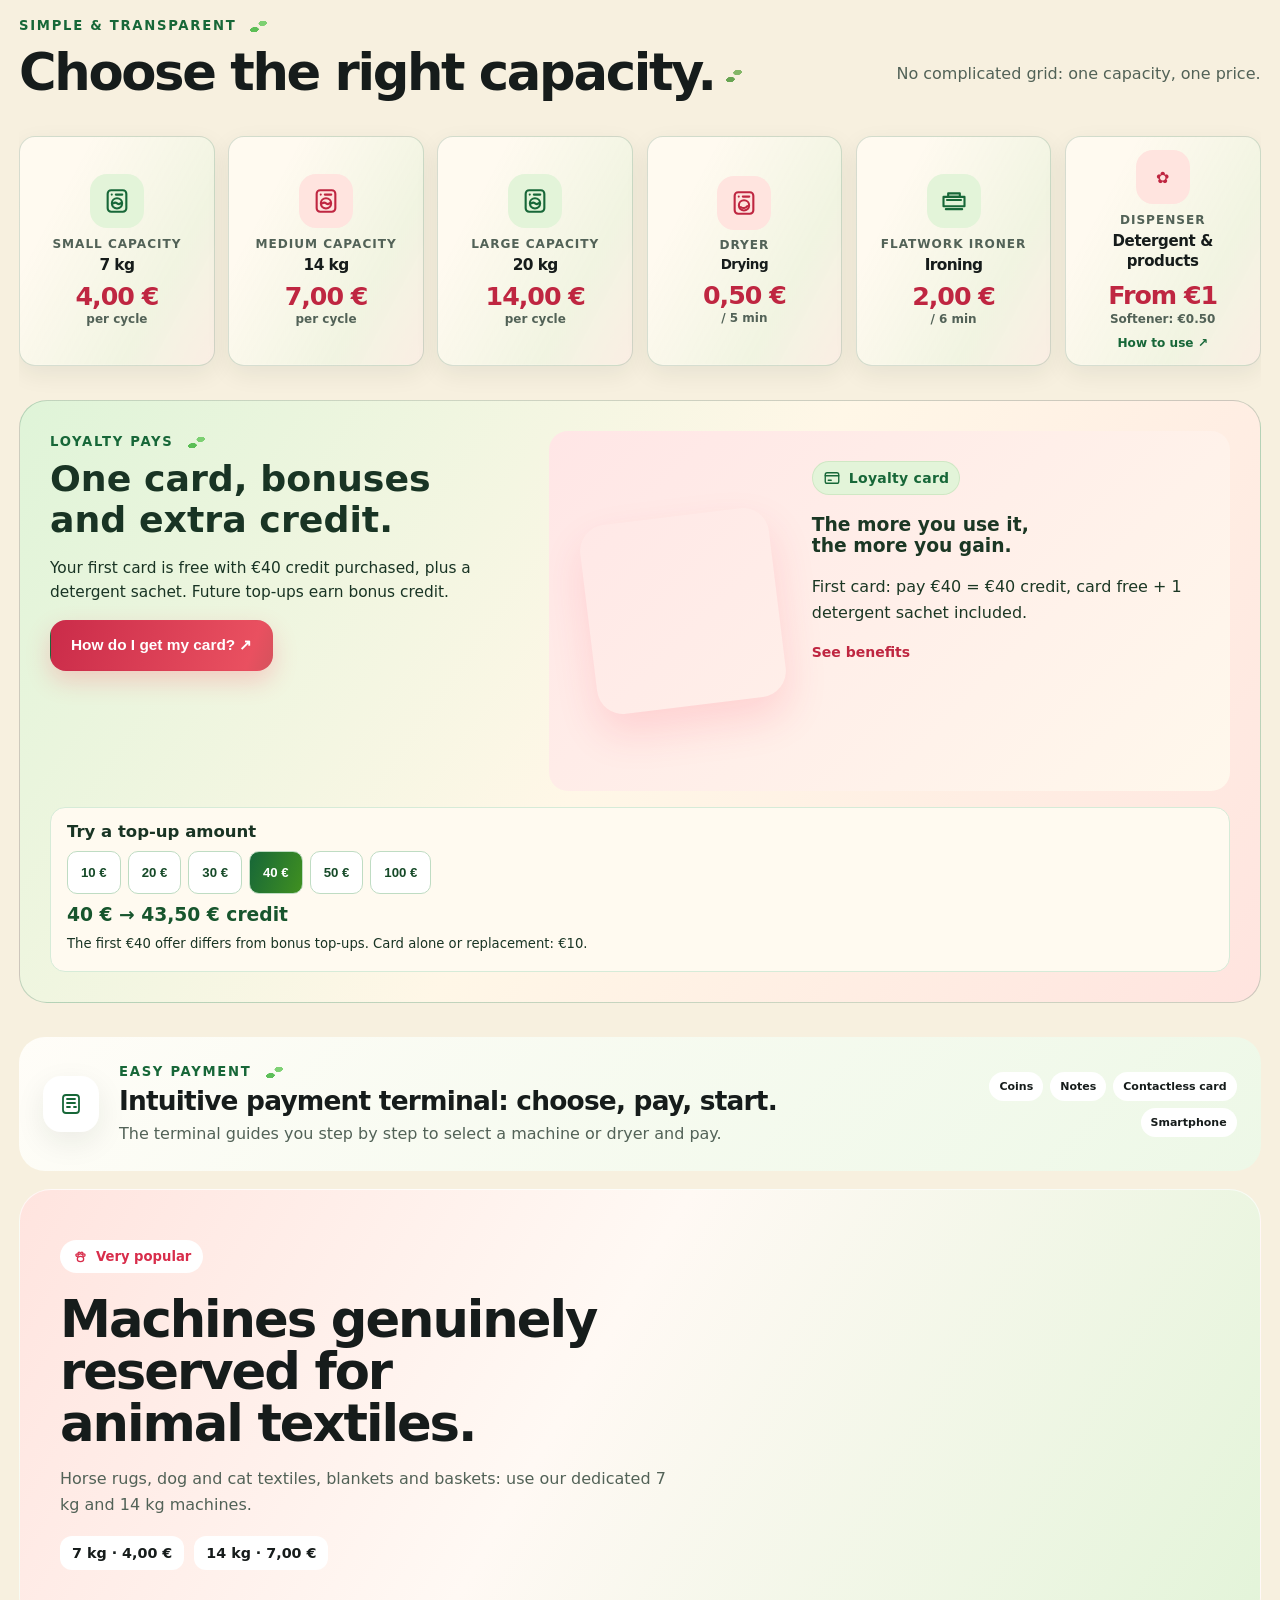
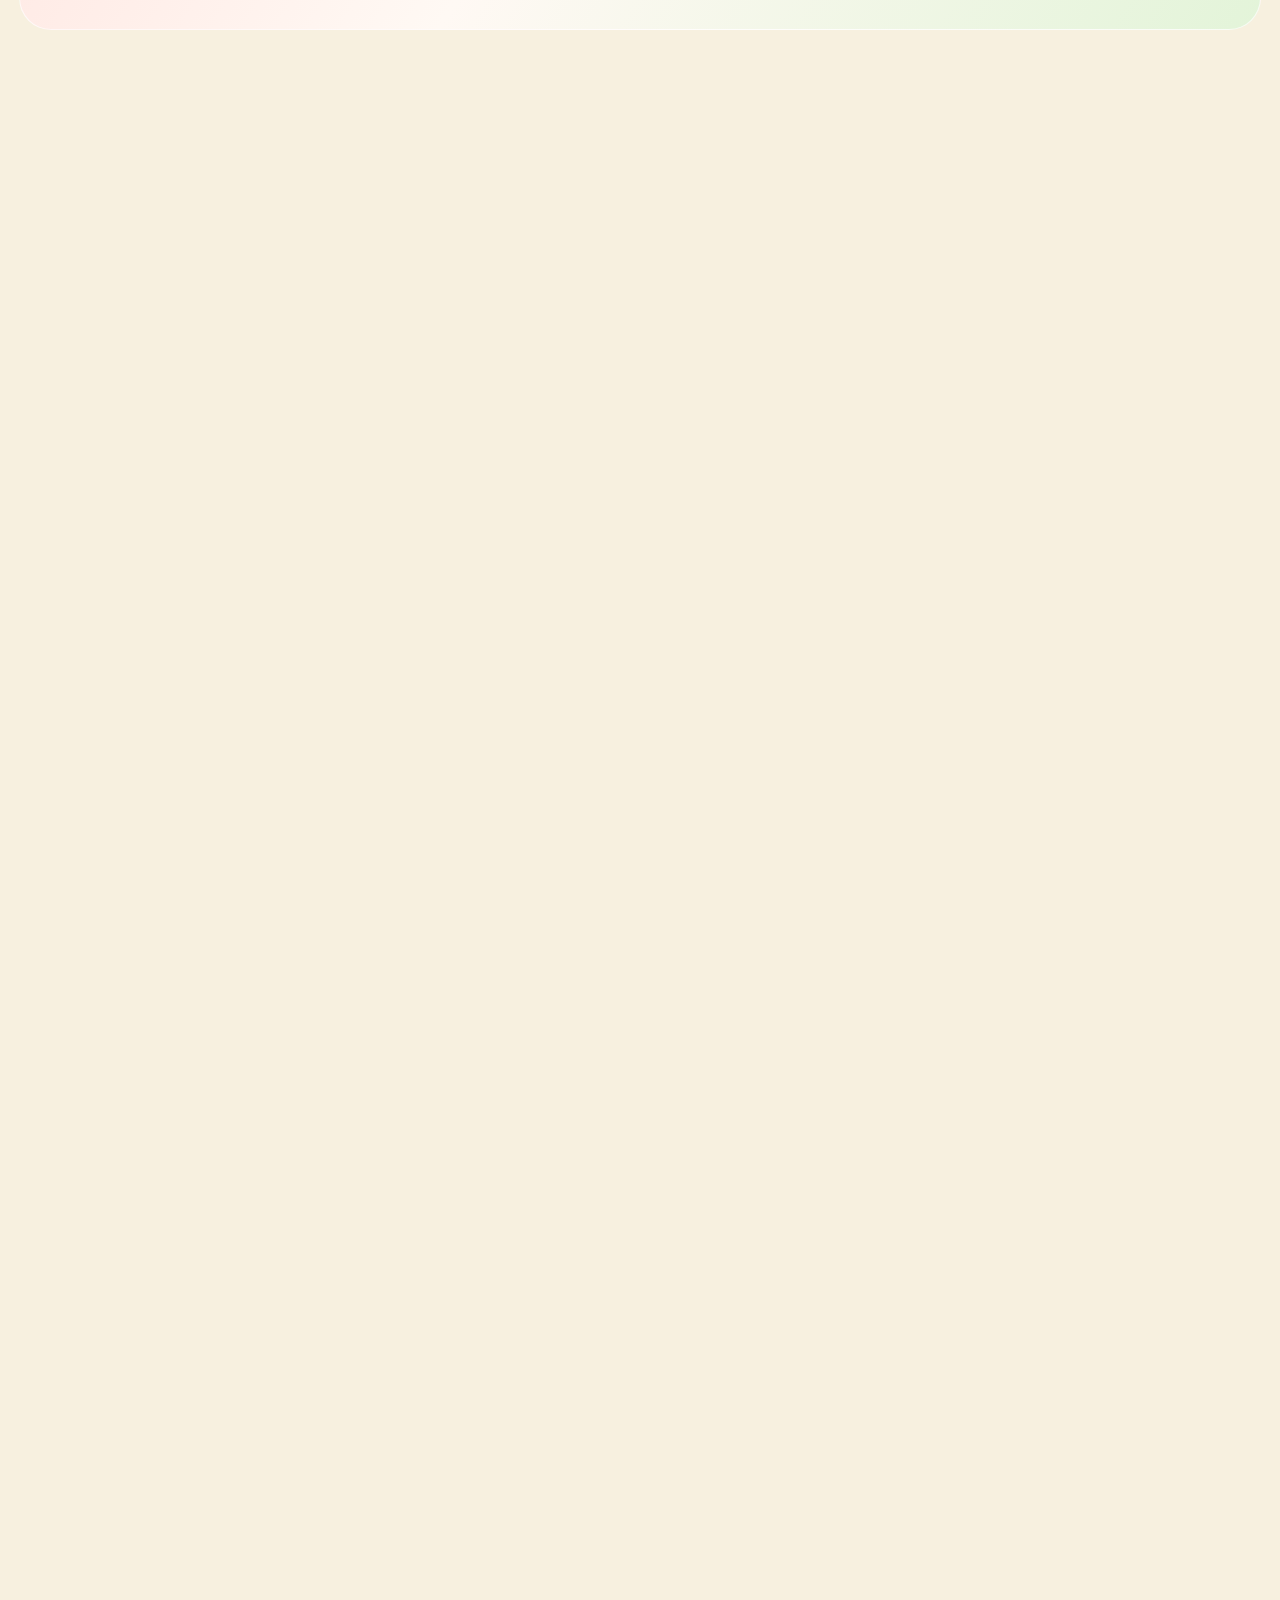
==== commit a814a572: "Fix all in-page anchor targets on mobile and desktop" ====
--- a/index.html
+++ b/index.html
@@ -2013,16 +2013,7 @@
     html[data-theme="dark"] .pn-gallery-item img,
     html[data-theme="dark"] .service-feature-media img[src*="centrale-paiement-wiline.webp"],
     html[data-theme="dark"] .parcel-photos img[src*="casiers-vinted-go-wavre.webp"]{background:#292d2a}
-  
-/* Private maintenance shortcut — stage only until the protected app is live. */
-.maintenance-link{display:inline-flex;align-items:center;justify-content:center;flex:0 0 34px;width:34px;height:34px;border-radius:11px;border:1px solid rgba(22,28,27,.12);color:#33443b;background:rgba(255,255,255,.65);text-decoration:none;transition:background .2s ease,box-shadow .2s ease}
-.maintenance-link:hover{background:#fff;box-shadow:0 4px 15px rgba(22,28,27,.12)}
-.maintenance-link:focus-visible{outline:3px solid #239452;outline-offset:3px}
-.maintenance-link svg{display:block;width:17px;height:17px}
-.visually-hidden{position:absolute!important;width:1px;height:1px;padding:0;margin:-1px;overflow:hidden;clip:rect(0,0,0,0);white-space:nowrap;border:0}
-@media(max-width:600px){.maintenance-link{flex-basis:30px;width:30px;height:30px;border-radius:9px}.maintenance-link svg{width:15px;height:15px}}
-@media(prefers-reduced-motion:reduce){.maintenance-link{transition:none}}
-</style>
+  </style>
 </head>
 <body>
   <div class="page-noise" aria-hidden="true"></div>
@@ -2111,7 +2102,6 @@
         </div>
       </div>
       <button type="button" class="menu-button" id="menuButton" aria-controls="mobileMenu" aria-label="Parcourir les rubriques" aria-expanded="false"><span aria-hidden="true"></span><span aria-hidden="true"></span><span aria-hidden="true"></span><span class="menu-caption" aria-hidden="true">Parcourir</span></button>
-      <a class="maintenance-link" href="https://maintenance.popnwash.be/" aria-label="Maintenance POP’n WASH — espace privé" title="Maintenance · Accès privé"><svg viewBox="0 0 24 24" fill="none" stroke="currentColor" stroke-width="1.8" stroke-linecap="round" stroke-linejoin="round" aria-hidden="true" focusable="false"><circle cx="12" cy="12" r="3"/><path d="M19 12a7 7 0 0 0-.1-1l2-1.5-2-3.4-2.4 1a7 7 0 0 0-1.8-1L14.4 3h-4.8l-.3 3.1a7 7 0 0 0-1.8 1l-2.4-1-2 3.4 2 1.5a7 7 0 0 0 0 2l-2 1.5 2 3.4 2.4-1a7 7 0 0 0 1.8 1L9.6 21h4.8l.3-3.1a7 7 0 0 0 1.8-1l2.4 1 2-3.4-2-1.5a7 7 0 0 0 .1-1z"/></svg><span class="visually-hidden">Maintenance</span></a>
     </div>
   </header>
 
@@ -2804,5 +2794,81 @@
   <script src="header-ux.js?v=browse-below-header-20261011" defer></script>
 
 <script id="pn-gallery-i18n">(()=>{const t={fr:['La laverie en images','Découvrir toutes les photos'],nl:['De wasserette in beelden','Bekijk alle foto’s'],en:['Explore the laundromat','See all photos'],de:['Unsere Wäscherei in Bildern','Alle Fotos ansehen'],it:['La lavanderia in immagini','Vedi tutte le foto'],es:['La lavandería en imágenes','Ver todas las fotos'],pt:['A lavandaria em imagens','Ver todas as fotos'],ro:['Spălătoria în imagini','Vezi toate fotografiile'],pl:['Pralnia na zdjęciach','Zobacz wszystkie zdjęcia'],uk:['Пральня у світлинах','Переглянути всі фото'],ru:['Прачечная в фотографиях','Все фотографии']};function apply(){let l=(document.documentElement.lang||'fr').split('-')[0].toLowerCase(),v=t[l]||t.fr;const h=document.getElementById('pnGalleryTitle'),m=document.getElementById('pnGalleryMore');if(h)h.textContent=v[0];if(m)m.textContent=v[1]}document.addEventListener('DOMContentLoaded',apply);new MutationObserver(apply).observe(document.documentElement,{attributes:true,attributeFilter:['lang']})})();</script>
+
+  <!-- Align all internal navigation links with the visible heading, not the
+       padded section box. This also prevents excessive whitespace on iOS. -->
+  <script id="pn-anchor-navigation-fix">
+  (() => {
+    'use strict';
+    const headingFor = (target) => {
+      if (target.id === 'first-visit') return target.querySelector('.first-visit-head') || target;
+      if (target.id === 'fidelite') return target.querySelector('.rf-loyalty-intro') || target;
+      if (target.id === 'pros') return target.querySelector('.pro-hero .section-kicker') || target.querySelector('.pro-hero') || target;
+      if (target.id === 'contact') return target.querySelector('.contact-info-copy .section-kicker') || target;
+      return target.querySelector('.section-heading, .pn-gallery-heading, .section-kicker, h2') || target;
+    };
+    const headerClearance = () => {
+      const header = document.querySelector('.site-header');
+      const bounds = header && header.getBoundingClientRect();
+      const visibleBottom = bounds && bounds.bottom > 0 && bounds.top < innerHeight
+        ? bounds.bottom : 0;
+      return Math.max(innerWidth <= 900 ? 86 : 100, visibleBottom + 14);
+    };
+    let navigationGeneration = 0;
+    function alignHash(hash) {
+      if (!hash || hash === '#') return;
+      let id;
+      try { id = decodeURIComponent(hash.slice(1)); } catch (_) { return; }
+      if (id === 'top') {
+        window.scrollTo({top:0,behavior:'instant'});
+        return;
+      }
+      const target = document.getElementById(id);
+      if (!target) return;
+      const heading = headingFor(target);
+      const top = Math.max(0, window.scrollY + heading.getBoundingClientRect().top - headerClearance());
+      window.scrollTo({top,behavior:'instant'});
+    }
+    function go(hash, fromClick) {
+      if (fromClick && window.location.hash !== hash) {
+        history.pushState(null, '', hash);
+      }
+      const generation = ++navigationGeneration;
+      // Run after menu closing/layout updates, and once more if lazy photos
+      // changed the document height during the same navigation.
+      requestAnimationFrame(() => {
+        if (generation !== navigationGeneration || location.hash !== hash) return;
+        alignHash(hash);
+        requestAnimationFrame(() => {
+          if (generation === navigationGeneration && location.hash === hash) alignHash(hash);
+        });
+      });
+    }
+    document.addEventListener('click', event => {
+      if (event.defaultPrevented || event.button !== 0 ||
+          event.metaKey || event.ctrlKey || event.shiftKey || event.altKey) return;
+      const anchor = event.target.closest('a[href^="#"]');
+      if (!anchor || anchor.target && anchor.target !== '_self' || anchor.hasAttribute('download')) return;
+      const hash = anchor.getAttribute('href');
+      if (!hash || hash === '#') return;
+      const decoded = (() => { try { return decodeURIComponent(hash.slice(1)); } catch (_) { return ''; } })();
+      if (decoded !== 'top' && !document.getElementById(decoded)) return;
+      event.preventDefault();
+      // Close the mobile navigation before measuring its sticky header.
+      const mobileMenu = document.getElementById('mobileMenu');
+      if (mobileMenu && !mobileMenu.hidden) {
+        mobileMenu.hidden = true;
+        document.getElementById('menuButton')?.setAttribute('aria-expanded','false');
+      }
+      go(hash, true);
+    });
+    window.addEventListener('popstate', () => go(location.hash, false));
+    window.addEventListener('hashchange', () => go(location.hash, false));
+    // Direct links and refreshed pages must align too.
+    window.addEventListener('load', () => {
+      if (location.hash) go(location.hash, false);
+    });
+  })();
+  </script>
 </body>
 </html>
